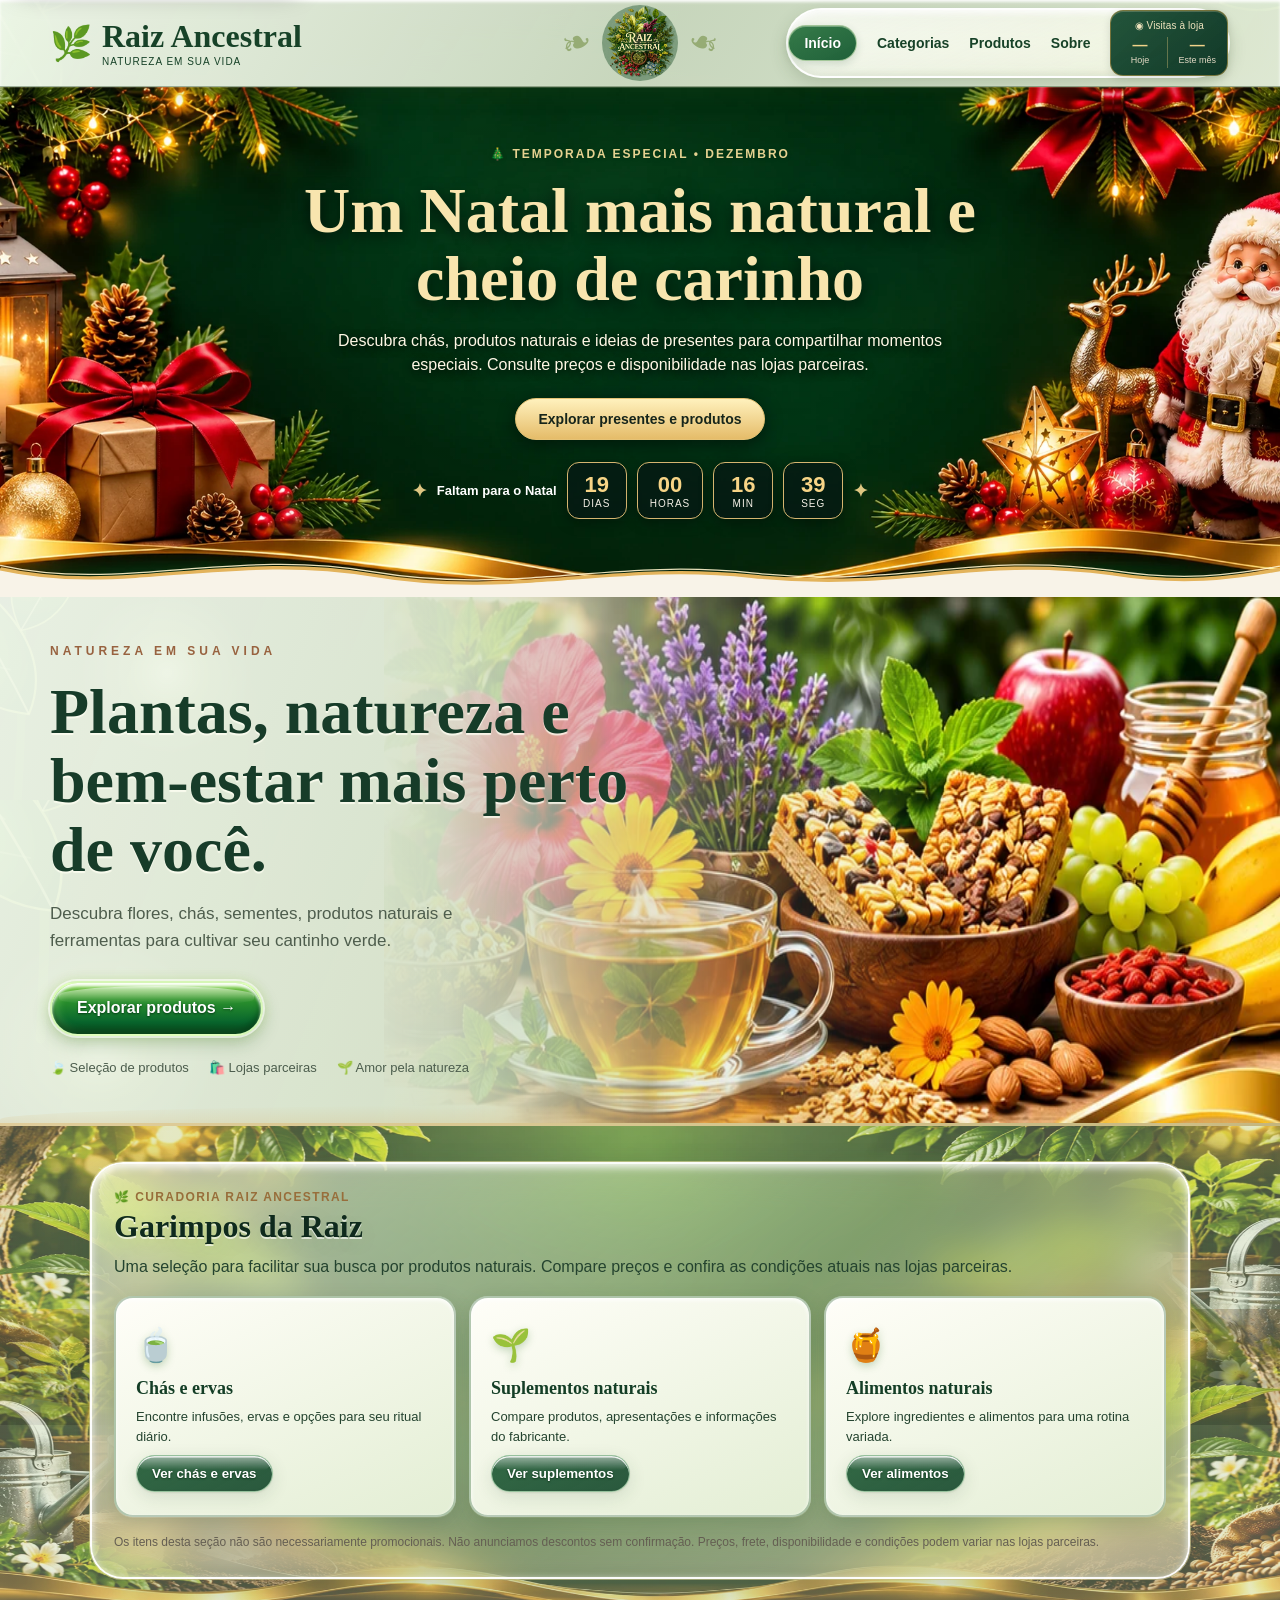
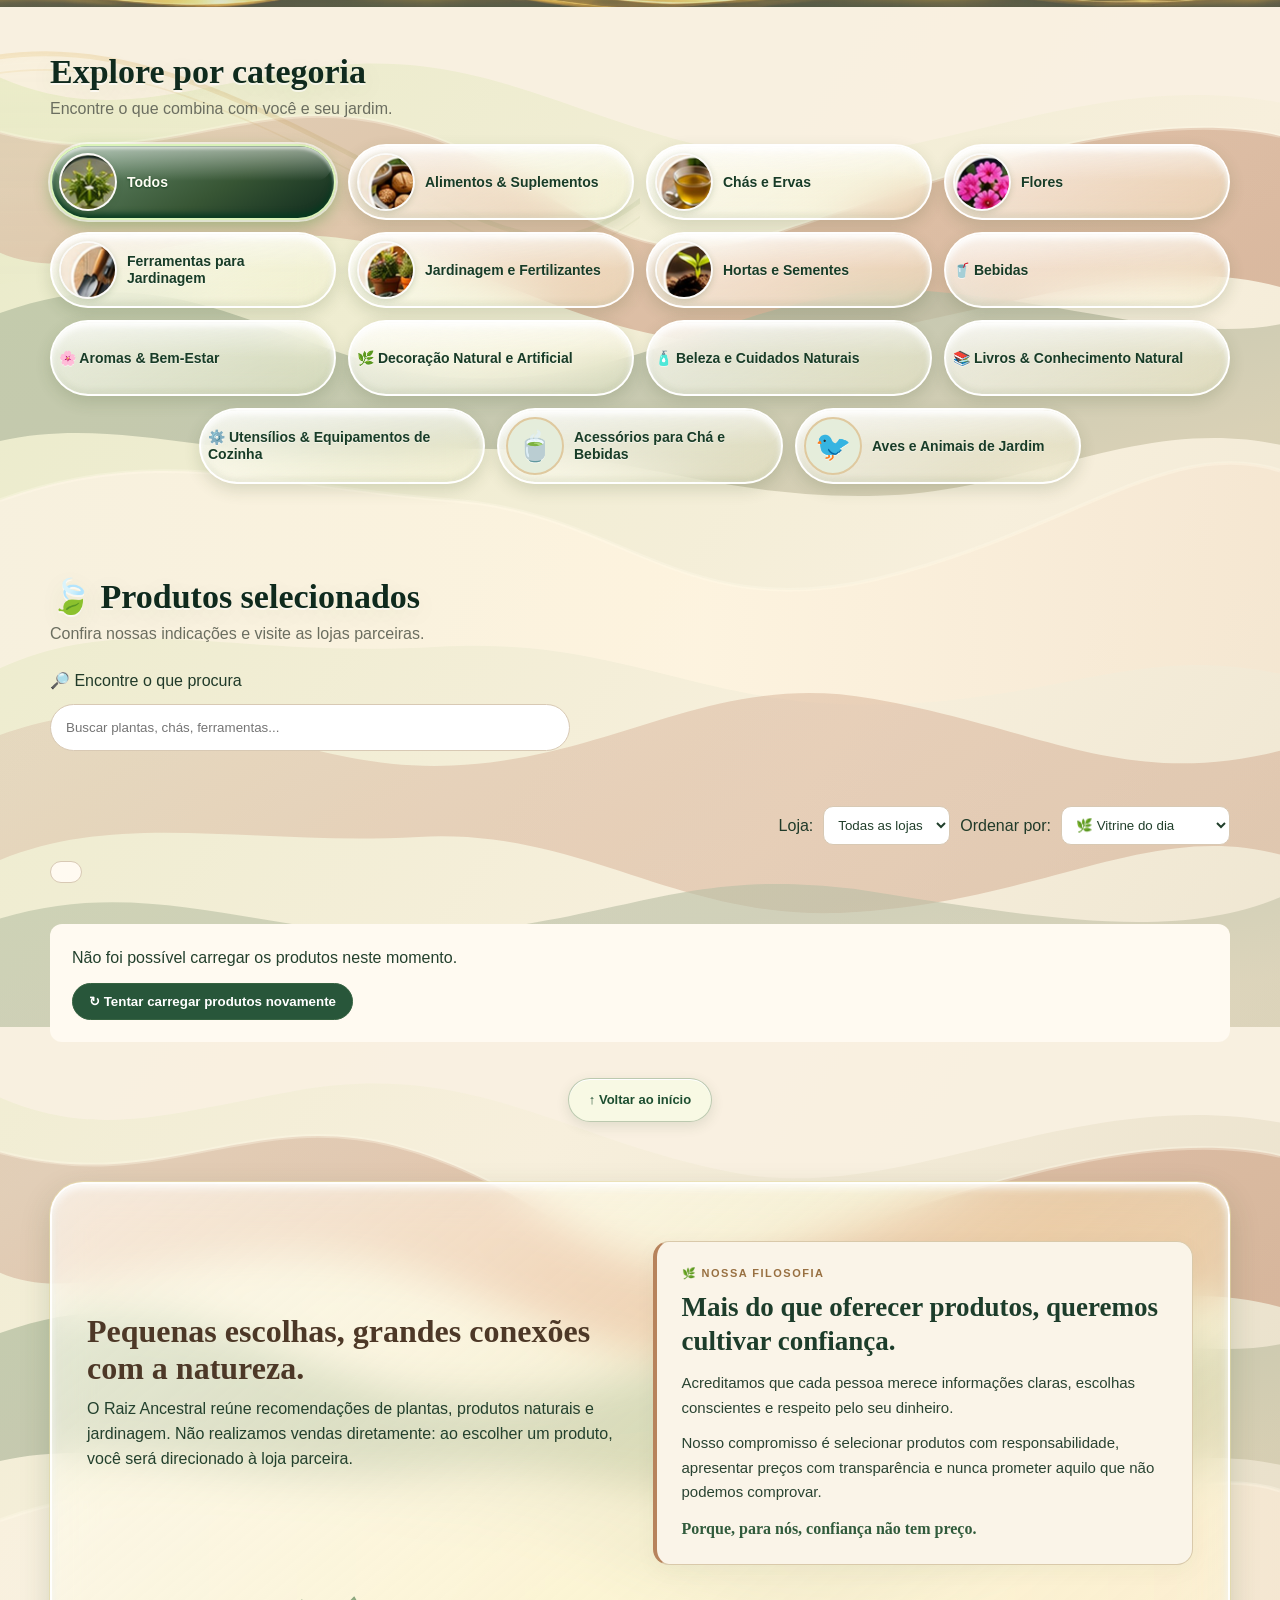
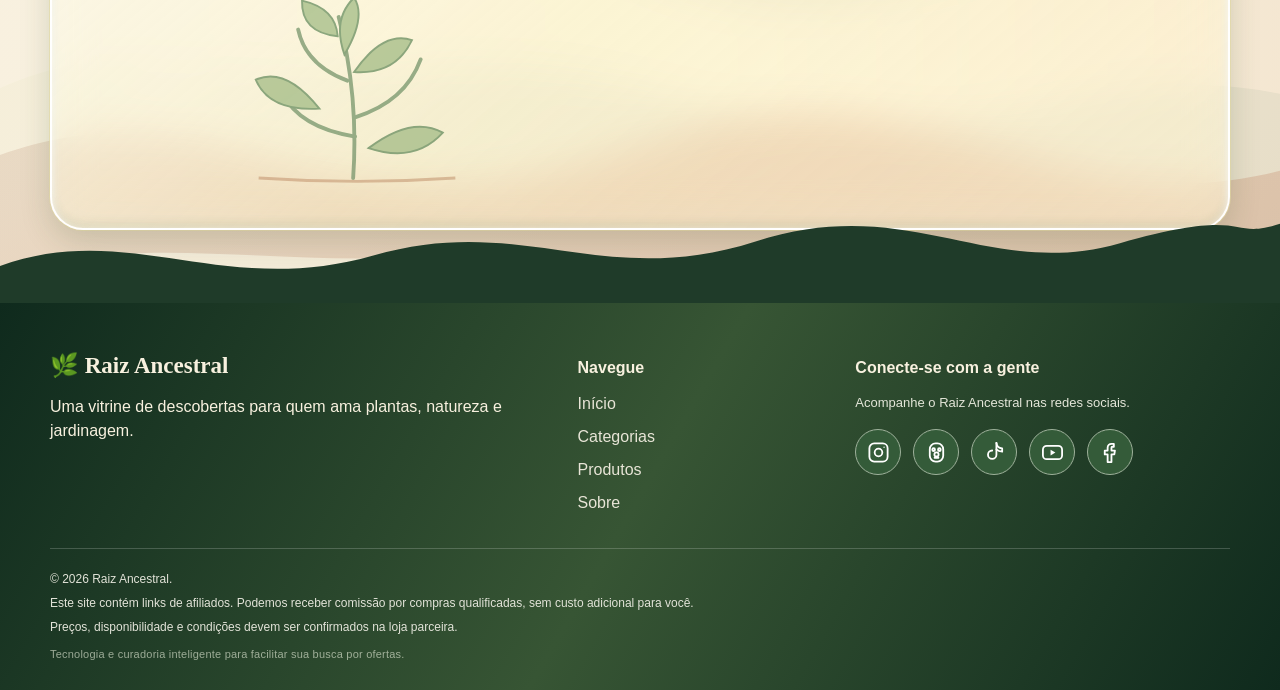
==== index.html @ 9fc7ab18 "Adicionar Livros e Conhecimento Natural ao catálogo e classificação de livros de receitas e guias" ====
<!DOCTYPE html>
<html lang="pt-BR">
<head>
<meta name="google-site-verification" content="BlUfZYs9rf4bnTIs3NNQZyKnmOx8N98EBYrtnpcYUAI" />
<meta charset="UTF-8">
<meta name="viewport" content="width=device-width,initial-scale=1">
<meta name="description" content="Raiz Ancestral: descubra plantas, flores, chás, ervas, sementes e ferramentas para jardinagem em lojas parceiras.">
<link rel="canonical" href="https://raiz-ancestral.pages.dev/">
<meta name="robots" content="index,follow">
<title>Raiz Ancestral | Natureza em sua vida</title>
<meta name="theme-color" content="#173d2b">
<meta property="og:type" content="website">
<meta property="og:locale" content="pt_BR">
<meta property="og:site_name" content="Raiz Ancestral">
<meta property="og:title" content="Raiz Ancestral | Natureza em sua vida">
<meta property="og:description" content="Explore plantas, chás, ervas, alimentos naturais, sementes e produtos de jardinagem selecionados em lojas parceiras.">
<meta property="og:url" content="https://raiz-ancestral.pages.dev/">
<meta property="og:image" content="https://raiz-ancestral.pages.dev/assets/vitrine-produtos-naturais.webp">
<meta property="og:image:alt" content="Plantas, chá, frutas e alimentos naturais da Raiz Ancestral">
<meta name="twitter:card" content="summary_large_image">
<meta name="twitter:title" content="Raiz Ancestral | Natureza em sua vida">
<meta name="twitter:description" content="Natureza, plantas e produtos naturais em um só lugar.">
<meta name="twitter:image" content="https://raiz-ancestral.pages.dev/assets/vitrine-produtos-naturais.webp">

<style>
:root{--forest:#213f2b;--forest2:#345b39;--cream:#f8f3e8;--sand:#eae0cd;--clay:#a76a47;--ink:#28352a;--muted:#6b6e60}*{box-sizing:border-box}html{scroll-behavior:smooth}body{margin:0;background:var(--cream);color:var(--ink);font-family:Arial,Helvetica,sans-serif;line-height:1.55}button,a{ -webkit-tap-highlight-color:transparent}a{color:inherit}button:focus-visible,a:focus-visible{outline:3px solid #c28d48;outline-offset:3px}.wrap{width:min(1180px,calc(100% - 36px));margin:auto}.site-header{background:#fffcf5;border-bottom:1px solid #e8dfd0;position:sticky;top:0;z-index:5}.topbar{display:flex;align-items:center;justify-content:space-between;gap:18px;min-height:78px}.brand{display:flex;gap:10px;align-items:center;text-decoration:none;color:var(--forest)}.brand-icon{font-size:34px}.brand-name{font-family:Georgia,serif;font-size:clamp(23px,3vw,32px);font-weight:bold;line-height:1}.brand small{display:block;font-family:Arial,sans-serif;font-size:10px;font-weight:normal;letter-spacing:1px;margin-top:5px}.menu{display:flex;flex-wrap:wrap;gap:20px}.menu a{text-decoration:none;font-size:14px;font-weight:700}.menu a:hover{color:var(--clay)}.hero{position:relative;overflow:hidden;background:linear-gradient(115deg,#f5ead7 0%,#fff8e9 55%,#e2e8d4 100%);border-bottom:1px solid #e6d9c5}.hero-grid{min-height:390px;display:grid;grid-template-columns:1.1fr .9fr;align-items:center;gap:28px;padding:45px 0}.eyebrow{letter-spacing:4px;text-transform:uppercase;color:#98623f;font-size:12px;font-weight:bold}.hero h1{font:700 clamp(38px,5vw,65px)/1.08 Georgia,serif;color:#203a27;margin:16px 0}.hero p{font-size:17px;max-width:510px;color:#4e5d4d}.primary{display:inline-flex;align-items:center;justify-content:center;background:var(--forest);color:white;border-radius:40px;text-decoration:none;font-weight:700;padding:13px 25px;margin-top:10px}.primary:hover,.buy:hover{background:#476d43}.hero-art{min-height:300px;border-radius:48% 42% 35% 40%;background:radial-gradient(circle at 50% 55%,#e7e2c6,#c4d5b2 60%,#afc39f);display:flex;align-items:center;justify-content:center;position:relative;box-shadow:0 15px 45px #25432620}.hero-art span{font-size:clamp(100px,15vw,185px);filter:drop-shadow(0 14px 12px #355e3340)}.hero-art:after{content:'Cultive o que faz bem';position:absolute;bottom:24px;right:18px;background:#fff9e8e8;color:#704d32;padding:10px 16px;border-radius:14px;font:italic 20px Georgia,serif;transform:rotate(-5deg)}.trust{display:flex;flex-wrap:wrap;gap:20px;margin-top:22px;font-size:13px;color:#4c5d4d}.trust span{display:inline-flex;align-items:center;gap:6px}.section{padding:46px 0}.section-head{display:flex;align-items:center;justify-content:space-between;gap:16px;margin-bottom:22px}.section h2{font:700 clamp(26px,3vw,34px) Georgia,serif;color:#563d2a;margin:0}.section-sub{color:var(--muted);margin:6px 0 0}.filters{display:flex;gap:12px;flex-wrap:wrap}.filters button{border:1px solid #d9cdb6;background:#fffaf1;color:var(--forest);padding:11px 17px;border-radius:30px;font-size:14px;font-weight:bold;cursor:pointer;transition:.2s}.filters button:hover,.filters button[aria-pressed=true]{background:var(--forest);color:#fff;border-color:var(--forest)}.products{display:grid;grid-template-columns:repeat(auto-fit,minmax(235px,1fr));gap:22px;margin-top:25px}.product{display:flex;flex-direction:column;overflow:hidden;background:#fffdf8;border:1px solid #e8dfcf;border-radius:17px;box-shadow:0 8px 22px #453a2510;transition:transform .2s}.product:hover{transform:translateY(-4px)}.product img{width:100%;height:215px;object-fit:cover;background:#edf0e7}.content{padding:18px;display:flex;flex-direction:column;flex:1}.store{color:#936c47;text-transform:uppercase;letter-spacing:1px;font-size:11px;font-weight:700;margin:0 0 8px}.content h3{font:700 19px/1.3 Georgia,serif;margin:0 0 10px}.description{color:#65685e;font-size:14px;margin:0 0 12px;display:-webkit-box;-webkit-line-clamp:3;-webkit-box-orient:vertical;overflow:hidden}.price{font-weight:800;font-size:24px;color:var(--forest);margin:8px 0 15px}.buy{display:block;text-align:center;background:var(--forest2);color:#fff;text-decoration:none;border-radius:30px;padding:11px 15px;font-weight:bold;margin-top:auto}.message{grid-column:1/-1;background:#fffaf1;padding:22px;border-radius:12px}.about{background:#ece4d5;border-radius:24px;padding:35px;margin:8px auto 50px;display:grid;grid-template-columns:1fr 1fr;gap:25px;align-items:center}.about h2{font:700 32px Georgia,serif;margin:0 0 10px;color:#4d3827}.about p{margin:0}.about-art{font-size:90px;text-align:center}.site-footer{background:#1f3b29;color:#f8f1df;padding:44px 0 22px}.footer-grid{display:grid;grid-template-columns:2fr 1fr 1.5fr;gap:28px}.footer-grid h3{font:700 23px Georgia,serif;margin:0 0 12px}.footer-grid h4{margin:4px 0 12px}.footer-grid a{display:block;color:#e8e5d7;text-decoration:none;margin-bottom:8px}.footer-grid a:hover{text-decoration:underline}.legal{border-top:1px solid #ffffff30;margin-top:25px;padding-top:16px;font-size:12px;color:#e2e3d8}.legal p{margin:5px 0}.social-note{font-size:13px;color:#e4e6d9} @media(max-width:760px){.topbar{flex-direction:column;padding:15px 0}.menu{justify-content:center;gap:15px}.hero-grid{grid-template-columns:1fr;padding:34px 0}.hero-art{min-height:210px}.hero-art span{font-size:115px}.about{grid-template-columns:1fr}.footer-grid{grid-template-columns:1fr 1fr}.footer-grid>div:first-child{grid-column:1/-1}}@media(max-width:420px){.wrap{width:min(100% - 24px,1180px)}.hero h1{font-size:37px}.products{grid-template-columns:1fr}.footer-grid{grid-template-columns:1fr}.footer-grid>div:first-child{grid-column:auto}}

/* NOVO VISUAL BOTANICO — ETAPA 1 */
.hero{background:linear-gradient(90deg,#f8ecdb 0%,#f9efdf 100%);isolation:isolate;border-bottom:0}
.hero:before{content:"";position:absolute;inset:0 0 0 42%;background-image:linear-gradient(90deg,#f8ecdb 0%,rgba(248,236,219,.76) 13%,rgba(248,236,219,0) 42%),url("[data-uri]");background-position:center,right center;background-size:cover,cover;background-repeat:no-repeat;z-index:-1}
.hero:after{content:"";position:absolute;left:-5%;right:-5%;bottom:-29px;height:70px;background:#f3e5d0;border-radius:48% 52% 0 0 / 80% 100% 0 0;z-index:0;pointer-events:none}
.hero-grid{grid-template-columns:minmax(0,650px) 1fr;min-height:420px;position:relative;z-index:1}
.hero h1{max-width:650px}.hero p{max-width:490px}
.hero-art{display:none}
main.wrap{position:relative;isolation:isolate}
main.wrap:before{content:"";position:absolute;inset:0 calc((1180px - 100vw)/2) 0;z-index:-2;pointer-events:none;background:radial-gradient(ellipse at 0% 45%,#d9b28b55,transparent 38%),radial-gradient(ellipse at 100% 65%,#bc805355,transparent 38%),linear-gradient(115deg,#f7eedf,#f9f3e8 55%,#ead7c0)}
main.wrap:after{content:"";position:absolute;top:20px;left:-80px;width:160px;height:300px;opacity:.20;z-index:-1;pointer-events:none;background: url("data:image/svg+xml,%3Csvg xmlns='http://www.w3.org/2000/svg' viewBox='0 0 180 320'%3E%3Cg fill='none' stroke='%23a76a47' stroke-width='3'%3E%3Cpath d='M20 300Q90 200 120 20'/%3E%3Cpath d='M64 220Q-8 192 13 115Q83 134 64 220ZM82 174Q170 160 160 92Q96 104 82 174ZM103 115Q34 83 60 17Q126 49 103 115Z'/%3E%3C/g%3E%3C/svg%3E") center/contain no-repeat}
.section{position:relative}.section h2{color:#5b3b25}
@media(max-width:760px){.hero:before{inset:0;background-image:linear-gradient(90deg,rgba(248,236,219,.96),rgba(248,236,219,.84)),url("[data-uri]");background-position:center;background-size:cover}.hero-grid{min-height:420px;grid-template-columns:1fr}.hero:after{bottom:-15px;height:38px}main.wrap:before{inset:0 -18px}}

/* ETAPA 2 — CATEGORIAS FOTOGRAFICAS E CORRECAO DE LARGURA */
html,body{max-width:100%;overflow-x:clip}
main.wrap:before{inset:0 auto 0 50%;width:100vw;transform:translateX(-50%)}
.filters{display:grid;grid-template-columns:repeat(4,minmax(0,1fr));gap:12px;margin-top:20px}
.filters button{display:flex;align-items:center;justify-content:flex-start;gap:10px;min-width:0;min-height:76px;padding:7px 12px 7px 7px;text-align:left;border-radius:45px;background:#fffbf4;box-shadow:0 4px 15px #63472612;line-height:1.25}
.filters .category-photo{width:58px;height:58px;flex:0 0 58px;object-fit:cover;border-radius:50%;border:2px solid #e6d7bd;background:#e9e4d5}
.filters button[aria-pressed="true"] .category-photo{border-color:#d5b887}
@media(max-width:950px){.filters{grid-template-columns:repeat(3,minmax(0,1fr))}}
@media(max-width:650px){.filters{grid-template-columns:repeat(2,minmax(0,1fr));gap:9px}.filters button{font-size:12px;min-height:65px;padding:6px}.filters .category-photo{width:45px;height:45px;flex-basis:45px}}
@media(max-width:370px){.filters{grid-template-columns:1fr}}

/* ETAPA 3 — REDES SOCIAIS OFICIAIS */
.social-links{display:flex;flex-wrap:wrap;gap:12px;margin-top:16px}
.social-links a{display:inline-flex;align-items:center;justify-content:center;width:46px;height:46px;border:1px solid #9eb19b;border-radius:50%;color:#fff;background:#345b39;transition:background .2s,transform .2s}
.social-links a:hover,.social-links a:focus-visible{background:#a76a47;transform:translateY(-2px);outline-offset:3px}
.social-links svg{width:23px;height:23px;fill:none;stroke:currentColor;stroke-width:1.9;stroke-linecap:round;stroke-linejoin:round}
.social-links .fill-icon{fill:currentColor;stroke:none}

/* ETAPA 4 — CAMADAS BOTANICAS E AJUSTES PARA CELULAR */
body{overflow-x:clip}
main{position:relative;isolation:isolate;background:#f8f1e5}
/* Cores em camadas: creme, areia e terracota, sem prejudicar os cartoes */
main::before{content:"";position:absolute;z-index:-1;pointer-events:none;inset:410px 0 0;background:
 radial-gradient(ellipse 42% 16% at 102% 27%,rgba(166,103,65,.36) 0 74%,transparent 75%),
 radial-gradient(ellipse 32% 13% at -9% 51%,rgba(215,179,134,.52) 0 75%,transparent 76%),
 radial-gradient(ellipse 48% 13% at 108% 79%,rgba(183,113,74,.35) 0 72%,transparent 73%),
 linear-gradient(165deg,#fbf5e9 0%,#f5e9d9 35%,#fff8ed 63%,#e8d0b5 100%)}
/* Ramos lineares como marca-d'agua: SVG decorativo, sem imagens externas */
#categorias,#catalogo{position:relative;isolation:isolate}
#categorias::before,#catalogo::after{content:"";position:absolute;pointer-events:none;z-index:-1;width:240px;height:350px;opacity:.24;background-repeat:no-repeat;background-size:contain;background-image:url("data:image/svg+xml,%3Csvg xmlns='http://www.w3.org/2000/svg' viewBox='0 0 200 310'%3E%3Cg fill='none' stroke='%23b77d54' stroke-width='2.6' stroke-linecap='round'%3E%3Cpath d='M45 300Q72 210 98 150T154 14'/%3E%3Cpath d='M81 195Q26 180 18 133Q68 136 81 195ZM96 155Q149 142 168 97Q112 105 96 155ZM117 108Q68 83 73 43Q115 59 117 108ZM140 48Q173 55 186 25Q154 18 140 48ZM63 245Q22 231 13 201Q53 201 63 245Z'/%3E%3C/g%3E%3C/svg%3E")}
#categorias::before{left:-110px;top:0}
#catalogo::after{right:-110px;top:7%;transform:scaleX(-1)}
/* Sobre com ornamentacao em vez de emojis gigantes */
.about{background:linear-gradient(125deg,#eee2cf,#e7d8bf);border:1px solid #e5d2b8;box-shadow:0 12px 35px #5b402012}
.about-art{display:flex;align-items:center;justify-content:center}
.about-art svg{display:block;width:min(100%,270px);height:auto;opacity:.78}
/* Melhor leitura e menos rolagem no celular */
@media(max-width:760px){
 .topbar{min-height:0;padding:9px 0 10px;gap:7px}
 .brand-icon{font-size:28px}.brand-name{font-size:26px}.brand small{font-size:9px;margin-top:3px}
 .menu{gap:14px}.menu a{font-size:13px}
 .product img{height:190px;object-fit:contain;background:#fff}
 .content{padding:16px}.content h3{font-size:18px}
 .about{padding:24px;gap:14px}.about h2{font-size:27px}
 .about-art svg{max-width:180px}
 #categorias::before{left:-135px;opacity:.65}
 #catalogo::after{right:-145px;opacity:.65}
}
@media(max-width:420px){
 .topbar{padding:8px 0 9px}.brand-name{font-size:24px}.brand-icon{font-size:26px}
 .menu{gap:12px}.menu a{font-size:12px}
 .product img{height:210px}
 .hero h1{font-size:clamp(32px,9vw,37px)}
 .price{font-size:20px}
 main::before{opacity:.35}
}


/* ETAPA 5 — PAISAGEM ORGANICA: FORMAS DE AREIA, TERRACOTA E ONDA DO RODAPE */
main{background:#faf4e9}
main::before{
  content:"";position:absolute;inset:405px 0 0;z-index:-1;pointer-events:none;
  background:
    radial-gradient(ellipse 33% 10% at 104% 10%,#bd845e 0 72%,transparent 73%),
    radial-gradient(ellipse 27% 8% at 96% 12%,#e6c7a4 0 76%,transparent 77%),
    radial-gradient(ellipse 28% 11% at -9% 31%,#d7b18c 0 72%,transparent 73%),
    radial-gradient(ellipse 33% 10% at -7% 34%,#b87951 0 68%,transparent 69%),
    radial-gradient(ellipse 35% 11% at 109% 56%,#d6ae86 0 73%,transparent 74%),
    radial-gradient(ellipse 36% 10% at 105% 59%,#a96b48 0 73%,transparent 74%),
    radial-gradient(ellipse 29% 10% at -8% 79%,#e1c19c 0 74%,transparent 75%),
    radial-gradient(ellipse 31% 9% at -9% 82%,#bb7b52 0 71%,transparent 72%),
    linear-gradient(155deg,#faf4e9 0%,#f4e7d5 28%,#fff8ec 49%,#eedbc5 72%,#f9f0e4 100%);
}
/* A onda decorativa fica acima do rodape sem cobrir nenhum link */
.site-footer{position:relative;margin-top:72px;padding-top:50px;background:#1f3b29;isolation:isolate}
.site-footer::before{
  content:"";position:absolute;left:0;right:0;bottom:calc(100% - 1px);height:88px;
  background:#1f3b29;
  clip-path:polygon(0 62%,8% 48%,18% 58%,30% 38%,42% 55%,55% 25%,67% 43%,79% 20%,90% 40%,100% 13%,100% 100%,0 100%);
  pointer-events:none;
}
/* Onda mais fluida em navegadores com suporte a SVG clip-path */
@supports (clip-path: path('M0 0')) {
 .site-footer::before{clip-path:none; background:#1f3b29; mask-image:url("data:image/svg+xml,%3Csvg xmlns='http://www.w3.org/2000/svg' viewBox='0 0 1440 100' preserveAspectRatio='none'%3E%3Cpath fill='white' d='M0 58 C145 5 250 95 420 46 S675 86 850 30 S1110 75 1260 32 S1380 30 1440 10 L1440 100 L0 100 Z'/%3E%3C/svg%3E");mask-size:100% 100%;mask-repeat:no-repeat}
}
@media(max-width:760px){
 main::before{inset:500px 0 0;background:
 radial-gradient(ellipse 58% 7% at 120% 14%,#e2c09b 0 70%,transparent 71%),
 radial-gradient(ellipse 55% 8% at -20% 35%,#d3a780 0 70%,transparent 71%),
 radial-gradient(ellipse 58% 8% at 118% 59%,#bd815b 0 70%,transparent 71%),
 radial-gradient(ellipse 50% 7% at -16% 81%,#e1bc96 0 70%,transparent 71%),
 linear-gradient(155deg,#faf4e9,#f2e4d2 42%,#fff8ed 66%,#e9cfb5)}
 .site-footer{margin-top:58px;padding-top:36px}
 .site-footer::before{height:65px}
}


/* ETAPA 6 — TERRACOTA MAIS MARCANTE, CAMADAS ORGANICAS E FOLHAGENS */
main.wrap{position:relative;isolation:isolate;background:transparent}
main.wrap > section{position:relative;z-index:1}
main.wrap::before{
 content:"";position:absolute;z-index:0;pointer-events:none;
 top:0;bottom:-48px;left:50%;width:100vw;transform:translateX(-50%);
 background:
 radial-gradient(ellipse 26% 8% at 107% 7%,#ae6a46 0 78%,transparent 79%),
 radial-gradient(ellipse 32% 9% at 101% 10%,#d3a47c 0 76%,transparent 77%),
 radial-gradient(ellipse 25% 9% at -8% 24%,#a96040 0 77%,transparent 78%),
 radial-gradient(ellipse 32% 9% at -9% 28%,#e2bd96 0 77%,transparent 78%),
 radial-gradient(ellipse 27% 10% at 109% 49%,#ad6a49 0 78%,transparent 79%),
 radial-gradient(ellipse 34% 11% at 104% 53%,#dfb68c 0 75%,transparent 76%),
 radial-gradient(ellipse 28% 9% at -9% 72%,#bd7953 0 77%,transparent 78%),
 radial-gradient(ellipse 34% 10% at -9% 76%,#e5c29d 0 76%,transparent 77%),
 radial-gradient(ellipse 32% 11% at 108% 94%,#b46d49 0 76%,transparent 77%),
 linear-gradient(150deg,#fcf5e9 0%,#f0ddc5 25%,#fff8ec 48%,#ecd2b7 73%,#f8eddf 100%);
}
/* Folhas de marca d'agua permanecem sobre as cores e atras dos produtos */
#categorias::before,#catalogo::after{opacity:.5}
.site-footer{margin-top:70px}
@media(max-width:760px){
 main.wrap::before{top:0;bottom:-35px;background:
 radial-gradient(ellipse 55% 5% at 121% 9%,#b5734f 0 76%,transparent 77%),
 radial-gradient(ellipse 58% 6% at -23% 29%,#d1a079 0 76%,transparent 77%),
 radial-gradient(ellipse 55% 6% at 123% 51%,#b7724e 0 76%,transparent 77%),
 radial-gradient(ellipse 60% 6% at -22% 73%,#d3a27c 0 76%,transparent 77%),
 linear-gradient(160deg,#fcf5e9,#efd9c0 37%,#fff7ea 62%,#eac9aa)}
 .site-footer{margin-top:55px}
}


/* ETAPA 7: ramos delicados em marca-d'agua sobre as faixas de terracota. */
main.wrap::after{
 content:"";position:absolute;z-index:0;pointer-events:none;
 top:0;bottom:-45px;left:50%;width:100vw;transform:translateX(-50%);
 background-image:url("data:image/svg+xml,%3Csvg%20xmlns%3D%22http%3A%2F%2Fwww.w3.org%2F2000%2Fsvg%22%20viewBox%3D%220%200%20240%20330%22%3E%3Cg%20fill%3D%22none%22%20stroke%3D%22%23f6e5cf%22%20stroke-width%3D%223%22%20stroke-linecap%3D%22round%22%20stroke-linejoin%3D%22round%22%3E%3Cpath%20d%3D%22M85%20310%20C90%20242%20120%20190%20130%20126%20S163%2045%20190%2014%22%2F%3E%3Cpath%20d%3D%22M111%20217%20C61%20219%2031%20192%2021%20148%20C70%20153%20100%20174%20111%20217Z%22%2F%3E%3Cpath%20d%3D%22M127%20161%20C176%20158%20202%20128%20215%2091%20C170%2097%20141%20117%20127%20161Z%22%2F%3E%3Cpath%20d%3D%22M145%2096%20C109%2089%2094%2057%2097%2027%20C131%2039%20148%2059%20145%2096Z%22%2F%3E%3Cpath%20d%3D%22M91%20273%20C57%20269%2031%20248%2019%20219%20C56%20219%2082%20237%2091%20273Z%22%2F%3E%3C%2Fg%3E%3C%2Fsvg%3E"),url("data:image/svg+xml,%3Csvg%20xmlns%3D%22http%3A%2F%2Fwww.w3.org%2F2000%2Fsvg%22%20viewBox%3D%220%200%20240%20330%22%3E%3Cg%20fill%3D%22none%22%20stroke%3D%22%23f6e5cf%22%20stroke-width%3D%223%22%20stroke-linecap%3D%22round%22%20stroke-linejoin%3D%22round%22%3E%3Cpath%20d%3D%22M85%20310%20C90%20242%20120%20190%20130%20126%20S163%2045%20190%2014%22%2F%3E%3Cpath%20d%3D%22M111%20217%20C61%20219%2031%20192%2021%20148%20C70%20153%20100%20174%20111%20217Z%22%2F%3E%3Cpath%20d%3D%22M127%20161%20C176%20158%20202%20128%20215%2091%20C170%2097%20141%20117%20127%20161Z%22%2F%3E%3Cpath%20d%3D%22M145%2096%20C109%2089%2094%2057%2097%2027%20C131%2039%20148%2059%20145%2096Z%22%2F%3E%3Cpath%20d%3D%22M91%20273%20C57%20269%2031%20248%2019%20219%20C56%20219%2082%20237%2091%20273Z%22%2F%3E%3C%2Fg%3E%3C%2Fsvg%3E"),url("data:image/svg+xml,%3Csvg%20xmlns%3D%22http%3A%2F%2Fwww.w3.org%2F2000%2Fsvg%22%20viewBox%3D%220%200%20240%20330%22%3E%3Cg%20fill%3D%22none%22%20stroke%3D%22%23f6e5cf%22%20stroke-width%3D%223%22%20stroke-linecap%3D%22round%22%20stroke-linejoin%3D%22round%22%3E%3Cpath%20d%3D%22M85%20310%20C90%20242%20120%20190%20130%20126%20S163%2045%20190%2014%22%2F%3E%3Cpath%20d%3D%22M111%20217%20C61%20219%2031%20192%2021%20148%20C70%20153%20100%20174%20111%20217Z%22%2F%3E%3Cpath%20d%3D%22M127%20161%20C176%20158%20202%20128%20215%2091%20C170%2097%20141%20117%20127%20161Z%22%2F%3E%3Cpath%20d%3D%22M145%2096%20C109%2089%2094%2057%2097%2027%20C131%2039%20148%2059%20145%2096Z%22%2F%3E%3Cpath%20d%3D%22M91%20273%20C57%20269%2031%20248%2019%20219%20C56%20219%2082%20237%2091%20273Z%22%2F%3E%3C%2Fg%3E%3C%2Fsvg%3E"),url("data:image/svg+xml,%3Csvg%20xmlns%3D%22http%3A%2F%2Fwww.w3.org%2F2000%2Fsvg%22%20viewBox%3D%220%200%20240%20330%22%3E%3Cg%20fill%3D%22none%22%20stroke%3D%22%23f6e5cf%22%20stroke-width%3D%223%22%20stroke-linecap%3D%22round%22%20stroke-linejoin%3D%22round%22%3E%3Cpath%20d%3D%22M85%20310%20C90%20242%20120%20190%20130%20126%20S163%2045%20190%2014%22%2F%3E%3Cpath%20d%3D%22M111%20217%20C61%20219%2031%20192%2021%20148%20C70%20153%20100%20174%20111%20217Z%22%2F%3E%3Cpath%20d%3D%22M127%20161%20C176%20158%20202%20128%20215%2091%20C170%2097%20141%20117%20127%20161Z%22%2F%3E%3Cpath%20d%3D%22M145%2096%20C109%2089%2094%2057%2097%2027%20C131%2039%20148%2059%20145%2096Z%22%2F%3E%3Cpath%20d%3D%22M91%20273%20C57%20269%2031%20248%2019%20219%20C56%20219%2082%20237%2091%20273Z%22%2F%3E%3C%2Fg%3E%3C%2Fsvg%3E");
 background-repeat:no-repeat;
 background-size:180px 250px,220px 300px,195px 265px,210px 290px;
 background-position:right -48px top 5%,left -80px top 25%,right -75px top 50%,left -75px top 73%;
 opacity:.48;
}
@media(max-width:760px){
 main.wrap::after{background-size:110px 150px,120px 165px,115px 158px,125px 170px;
 background-position:right -45px top 9%,left -55px top 29%,right -50px top 51%,left -55px top 73%;opacity:.34}
}
 @media(min-width:1200px){
  .products{
    grid-template-columns:repeat(5,minmax(0,1fr));
  }
}
 /* RAIZ ANCESTRAL — CARTÕES MAIS ELEGANTES */
@media(min-width:1200px){
  .products .price{
    font-size:18px;
    line-height:1.4;
    margin:12px 0 18px;
  }
  .products .content h3{
    font-size:17px;
    line-height:1.35;
  }
  .products .description{
    font-size:13px;
    line-height:1.5;
  }
}

/* ETAPA 8 — FOLHAGENS REALISTAS EM TODA A EXTENSAO */
/* Mantem as cores originais e substitui os ramos lineares por recortes botanicos suaves. */
main.wrap::after{
  content:"";position:absolute;z-index:0;pointer-events:none;
  top:0;bottom:-45px;left:50%;width:100vw;transform:translateX(-50%);
  background-image:url("[data-uri]"),url("[data-uri]");
  background-repeat:repeat-y,repeat-y;
  background-position:left top,right 340px top;
  background-size:clamp(115px,14vw,190px) auto,clamp(115px,14vw,190px) auto;
  opacity:.48;
}
/* Os elementos da loja continuam acima da ornamentacao. */
main.wrap > *{position:relative;z-index:1}
#categorias::before,#catalogo::after{opacity:.17}
@media(max-width:760px){
 main.wrap::after{background-size:90px auto,90px auto;background-position:left top,right 250px top;opacity:.23}
}

/* ETAPA 9 — NOVO FUNDO BOTANICO (SOMENTE FUNDO)
   Substitui as camadas antigas: as elipses duras, as imagens JPEG repetidas
   (que criavam retangulos visiveis) e as folhas antigas.
   Usa apenas formas vetoriais (SVG) com fundo transparente.
   - Telas comuns: manchas em tons suaves (nao atrapalham a leitura).
   - Telas largas (1400px+): manchas vivas em terracota nas laterais. */
main.wrap::before{
  content:"";position:absolute;z-index:0;pointer-events:none;
  top:0;bottom:-76px;left:50%;right:auto;width:100vw;transform:translateX(-50%);opacity:1;
  background-color:#f8f2e6;
  background-image:url("data:image/svg+xml,%3Csvg%20xmlns%3D%27http%3A%2F%2Fwww.w3.org%2F2000%2Fsvg%27%20viewBox%3D%270%200%20360%201800%27%3E%3Cg%20transform%3D%27translate%28360%2C0%29%20scale%28-1%2C1%29%27%3E%3Cpath%20d%3D%27M-4%2C70%20C108%2C40%20224%2C112%20202%2C196%20S142%2C346%20-4%2C370Z%27%20fill%3D%27%23d8dfc5%27%20fill-opacity%3D%270.9%27%2F%3E%3Cpath%20d%3D%27M-4%2C150%20C62%2C131%20130%2C177%20118%2C230%20S82%2C325%20-4%2C340Z%27%20fill%3D%27%23e6bda1%27%20fill-opacity%3D%270.95%27%2F%3E%3Cpath%20d%3D%27M-4%2C560%20C150%2C521%20312%2C615%20282%2C724%20S198%2C919%20-4%2C950Z%27%20fill%3D%27%23eac6ad%27%20fill-opacity%3D%270.96%27%2F%3E%3Cpath%20d%3D%27M-4%2C650%20C108%2C618%20224%2C695%20202%2C784%20S142%2C944%20-4%2C970Z%27%20fill%3D%27%23efdfc8%27%20fill-opacity%3D%270.95%27%2F%3E%3Cpath%20d%3D%27M-4%2C1170%20C135%2C1127%20281%2C1230%20254%2C1351%20S178%2C1566%20-4%2C1600Z%27%20fill%3D%27%23f1e4cf%27%20fill-opacity%3D%270.95%27%2F%3E%3Cpath%20d%3D%27M-4%2C1300%20C75%2C1280%20156%2C1328%20141%2C1384%20S99%2C1484%20-4%2C1500Z%27%20fill%3D%27%23eac6ad%27%20fill-opacity%3D%270.95%27%2F%3E%3C%2Fg%3E%3C%2Fsvg%3E"),url("data:image/svg+xml,%3Csvg%20xmlns%3D%27http%3A%2F%2Fwww.w3.org%2F2000%2Fsvg%27%20viewBox%3D%270%200%20360%201800%27%3E%3Cpath%20d%3D%27M-4%2C170%20C150%2C127%20312%2C230%20282%2C351%20S198%2C566%20-4%2C600Z%27%20fill%3D%27%23efdfc8%27%20fill-opacity%3D%270.95%27%2F%3E%3Cpath%20d%3D%27M-4%2C300%20C92%2C270%20192%2C342%20174%2C426%20S122%2C576%20-4%2C600Z%27%20fill%3D%27%23eac6ad%27%20fill-opacity%3D%270.96%27%2F%3E%3Cpath%20d%3D%27M-4%2C840%20C122%2C809%20255%2C883%20230%2C970%20S162%2C1125%20-4%2C1150Z%27%20fill%3D%27%23f1e4cf%27%20fill-opacity%3D%270.95%27%2F%3E%3Cpath%20d%3D%27M-4%2C930%20C68%2C910%20140%2C958%20127%2C1014%20S89%2C1114%20-4%2C1130Z%27%20fill%3D%27%23e6bda1%27%20fill-opacity%3D%270.95%27%2F%3E%3Cpath%20d%3D%27M-4%2C1370%20C112%2C1336%20234%2C1418%20212%2C1513%20S148%2C1683%20-4%2C1710Z%27%20fill%3D%27%23d8dfc5%27%20fill-opacity%3D%270.9%27%2F%3E%3Cpath%20d%3D%27M-4%2C1470%20C75%2C1450%20156%2C1498%20141%2C1554%20S99%2C1654%20-4%2C1670Z%27%20fill%3D%27%23efdfc8%27%20fill-opacity%3D%270.95%27%2F%3E%3C%2Fsvg%3E"),url("data:image/svg+xml,%3Csvg%20xmlns%3D%27http%3A%2F%2Fwww.w3.org%2F2000%2Fsvg%27%20viewBox%3D%270%200%201440%20220%27%20preserveAspectRatio%3D%27none%27%3E%3Cpath%20d%3D%27M0%2C130%20C230%2C50%20470%2C160%20760%2C100%20S1220%2C38%201440%2C108%20L1440%2C220%20L0%2C220Z%27%20fill%3D%27%23e6cfae%27%20fill-opacity%3D%27.95%27%2F%3E%3Cpath%20d%3D%27M0%2C220%20L0%2C150%20C90%2C138%20190%2C178%20290%2C220Z%27%20fill%3D%27%23bcc6a3%27%20fill-opacity%3D%27.95%27%2F%3E%3Cpath%20d%3D%27M880%2C220%20C990%2C128%201170%2C118%201300%2C74%20S1420%2C46%201440%2C40%20L1440%2C220Z%27%20fill%3D%27%23b2684a%27%20fill-opacity%3D%27.96%27%2F%3E%3Cpath%20d%3D%27M1020%2C220%20C1120%2C162%201260%2C150%201440%2C118%20L1440%2C220Z%27%20fill%3D%27%23dcbf9c%27%20fill-opacity%3D%27.95%27%2F%3E%3C%2Fsvg%3E"),
    linear-gradient(180deg,#f3e5d0 0,#f3e5d0 6%,rgba(243,229,208,0) 100%),
    linear-gradient(180deg,#f9f4e9 0%,#f4eadb 46%,#f9f4e9 100%);
  background-repeat:repeat-y,repeat-y,no-repeat,no-repeat,repeat-y;
  background-position:right top,left top,left bottom,left top,left top;
  background-size:clamp(90px,16vw,220px) auto,clamp(90px,16vw,220px) auto,100% 220px,100% 420px,100% 1700px;
}
main.wrap::after{
  content:"";position:absolute;z-index:0;pointer-events:none;
  top:0;bottom:-76px;left:50%;right:auto;width:100vw;transform:translateX(-50%);opacity:.7;
  background-color:transparent;
  background-image:url("data:image/svg+xml,%3Csvg%20xmlns%3D%27http%3A%2F%2Fwww.w3.org%2F2000%2Fsvg%27%20viewBox%3D%270%200%20300%201800%27%3E%3Cg%20transform%3D%27translate%28300%2C0%29%20scale%28-1%2C1%29%27%3E%3Cpath%20d%3D%27M-12%2C330%20C65%2C290%20160%2C210%20215%2C70%27%20fill%3D%27none%27%20stroke%3D%27rgba%28128%2C98%2C66%2C0.50%29%27%20stroke-width%3D%272.2%27%20stroke-linecap%3D%27round%27%2F%3E%3Cg%20transform%3D%27translate%2826.1%2C307.6%29%20rotate%28108.7%29%27%3E%3Cpath%20d%3D%27M0%2C0%20C16.2%2C-13.5%2012.6%2C-43.2%200%2C-54.0%20C-12.6%2C-43.2%20-16.2%2C-13.5%200%2C0Z%27%20fill%3D%27rgba%2898%2C132%2C86%2C0.20%29%27%20stroke%3D%27rgba%28128%2C98%2C66%2C0.50%29%27%20stroke-width%3D%271.7%27%20stroke-linejoin%3D%27round%27%2F%3E%3Cpath%20d%3D%27M0%2C0%20L0%2C-48.6%27%20stroke%3D%27rgba%28128%2C98%2C66%2C0.50%29%27%20stroke-width%3D%271.19%27%20fill%3D%27none%27%20stroke-linecap%3D%27round%27%2F%3E%3C%2Fg%3E%3Cg%20transform%3D%27translate%2847.9%2C292.4%29%20rotate%281.4%29%27%3E%3Cpath%20d%3D%27M0%2C0%20C15.2%2C-12.7%2011.8%2C-40.6%200%2C-50.7%20C-11.8%2C-40.6%20-15.2%2C-12.7%200%2C0Z%27%20fill%3D%27rgba%2898%2C132%2C86%2C0.20%29%27%20stroke%3D%27rgba%28128%2C98%2C66%2C0.50%29%27%20stroke-width%3D%271.7%27%20stroke-linejoin%3D%27round%27%2F%3E%3Cpath%20d%3D%27M0%2C0%20L0%2C-45.6%27%20stroke%3D%27rgba%28128%2C98%2C66%2C0.50%29%27%20stroke-width%3D%271.19%27%20fill%3D%27none%27%20stroke-linecap%3D%27round%27%2F%3E%3C%2Fg%3E%3Cg%20transform%3D%27translate%2870.0%2C275.0%29%20rotate%28102.0%29%27%3E%3Cpath%20d%3D%27M0%2C0%20C14.2%2C-11.8%2011.1%2C-37.9%200%2C-47.4%20C-11.1%2C-37.9%20-14.2%2C-11.8%200%2C0Z%27%20fill%3D%27rgba%2898%2C132%2C86%2C0.20%29%27%20stroke%3D%27rgba%28128%2C98%2C66%2C0.50%29%27%20stroke-width%3D%271.7%27%20stroke-linejoin%3D%27round%27%2F%3E%3Cpath%20d%3D%27M0%2C0%20L0%2C-42.7%27%20stroke%3D%27rgba%28128%2C98%2C66%2C0.50%29%27%20stroke-width%3D%271.19%27%20fill%3D%27none%27%20stroke-linecap%3D%27round%27%2F%3E%3C%2Fg%3E%3Cg%20transform%3D%27translate%2891.9%2C255.4%29%20rotate%28-5.6%29%27%3E%3Cpath%20d%3D%27M0%2C0%20C13.2%2C-11.0%2010.3%2C-35.3%200%2C-44.1%20C-10.3%2C-35.3%20-13.2%2C-11.0%200%2C0Z%27%20fill%3D%27rgba%2898%2C132%2C86%2C0.20%29%27%20stroke%3D%27rgba%28128%2C98%2C66%2C0.50%29%27%20stroke-width%3D%271.7%27%20stroke-linejoin%3D%27round%27%2F%3E%3Cpath%20d%3D%27M0%2C0%20L0%2C-39.7%27%20stroke%3D%27rgba%28128%2C98%2C66%2C0.50%29%27%20stroke-width%3D%271.19%27%20fill%3D%27none%27%20stroke-linecap%3D%27round%27%2F%3E%3C%2Fg%3E%3Cg%20transform%3D%27translate%28113.5%2C233.5%29%20rotate%2894.8%29%27%3E%3Cpath%20d%3D%27M0%2C0%20C12.2%2C-10.2%209.5%2C-32.6%200%2C-40.8%20C-9.5%2C-32.6%20-12.2%2C-10.2%200%2C0Z%27%20fill%3D%27rgba%2898%2C132%2C86%2C0.20%29%27%20stroke%3D%27rgba%28128%2C98%2C66%2C0.50%29%27%20stroke-width%3D%271.7%27%20stroke-linejoin%3D%27round%27%2F%3E%3Cpath%20d%3D%27M0%2C0%20L0%2C-36.7%27%20stroke%3D%27rgba%28128%2C98%2C66%2C0.50%29%27%20stroke-width%3D%271.19%27%20fill%3D%27none%27%20stroke-linecap%3D%27round%27%2F%3E%3C%2Fg%3E%3Cg%20transform%3D%27translate%28134.5%2C209.2%29%20rotate%28-13.0%29%27%3E%3Cpath%20d%3D%27M0%2C0%20C11.2%2C-9.4%208.8%2C-30.0%200%2C-37.5%20C-8.8%2C-30.0%20-11.2%2C-9.4%200%2C0Z%27%20fill%3D%27rgba%2898%2C132%2C86%2C0.20%29%27%20stroke%3D%27rgba%28128%2C98%2C66%2C0.50%29%27%20stroke-width%3D%271.7%27%20stroke-linejoin%3D%27round%27%2F%3E%3Cpath%20d%3D%27M0%2C0%20L0%2C-33.8%27%20stroke%3D%27rgba%28128%2C98%2C66%2C0.50%29%27%20stroke-width%3D%271.19%27%20fill%3D%27none%27%20stroke-linecap%3D%27round%27%2F%3E%3C%2Fg%3E%3Cg%20transform%3D%27translate%28154.8%2C182.4%29%20rotate%2887.2%29%27%3E%3Cpath%20d%3D%27M0%2C0%20C10.3%2C-8.5%208.0%2C-27.4%200%2C-34.2%20C-8.0%2C-27.4%20-10.3%2C-8.5%200%2C0Z%27%20fill%3D%27rgba%2898%2C132%2C86%2C0.20%29%27%20stroke%3D%27rgba%28128%2C98%2C66%2C0.50%29%27%20stroke-width%3D%271.7%27%20stroke-linejoin%3D%27round%27%2F%3E%3Cpath%20d%3D%27M0%2C0%20L0%2C-30.8%27%20stroke%3D%27rgba%28128%2C98%2C66%2C0.50%29%27%20stroke-width%3D%271.19%27%20fill%3D%27none%27%20stroke-linecap%3D%27round%27%2F%3E%3C%2Fg%3E%3Cg%20transform%3D%27translate%28174.0%2C153.1%29%20rotate%28-20.8%29%27%3E%3Cpath%20d%3D%27M0%2C0%20C9.3%2C-7.7%207.2%2C-24.7%200%2C-30.9%20C-7.2%2C-24.7%20-9.3%2C-7.7%200%2C0Z%27%20fill%3D%27rgba%2898%2C132%2C86%2C0.20%29%27%20stroke%3D%27rgba%28128%2C98%2C66%2C0.50%29%27%20stroke-width%3D%271.7%27%20stroke-linejoin%3D%27round%27%2F%3E%3Cpath%20d%3D%27M0%2C0%20L0%2C-27.8%27%20stroke%3D%27rgba%28128%2C98%2C66%2C0.50%29%27%20stroke-width%3D%271.19%27%20fill%3D%27none%27%20stroke-linecap%3D%27round%27%2F%3E%3C%2Fg%3E%3Cg%20transform%3D%27translate%28191.9%2C121.2%29%20rotate%2879.3%29%27%3E%3Cpath%20d%3D%27M0%2C0%20C8.3%2C-6.9%206.4%2C-22.1%200%2C-27.6%20C-6.4%2C-22.1%20-8.3%2C-6.9%200%2C0Z%27%20fill%3D%27rgba%2898%2C132%2C86%2C0.20%29%27%20stroke%3D%27rgba%28128%2C98%2C66%2C0.50%29%27%20stroke-width%3D%271.7%27%20stroke-linejoin%3D%27round%27%2F%3E%3Cpath%20d%3D%27M0%2C0%20L0%2C-24.8%27%20stroke%3D%27rgba%28128%2C98%2C66%2C0.50%29%27%20stroke-width%3D%271.19%27%20fill%3D%27none%27%20stroke-linecap%3D%27round%27%2F%3E%3C%2Fg%3E%3Cg%20transform%3D%27translate%28208.2%2C86.5%29%20rotate%28-28.7%29%27%3E%3Cpath%20d%3D%27M0%2C0%20C7.3%2C-6.1%205.7%2C-19.4%200%2C-24.3%20C-5.7%2C-19.4%20-7.3%2C-6.1%200%2C0Z%27%20fill%3D%27rgba%2898%2C132%2C86%2C0.20%29%27%20stroke%3D%27rgba%28128%2C98%2C66%2C0.50%29%27%20stroke-width%3D%271.7%27%20stroke-linejoin%3D%27round%27%2F%3E%3Cpath%20d%3D%27M0%2C0%20L0%2C-21.9%27%20stroke%3D%27rgba%28128%2C98%2C66%2C0.50%29%27%20stroke-width%3D%271.19%27%20fill%3D%27none%27%20stroke-linecap%3D%27round%27%2F%3E%3C%2Fg%3E%3Cg%20transform%3D%27translate%28215.0%2C70.0%29%20rotate%2821.4%29%27%3E%3Cpath%20d%3D%27M0%2C0%20C8.1%2C-6.8%206.3%2C-21.6%200%2C-27.0%20C-6.3%2C-21.6%20-8.1%2C-6.8%200%2C0Z%27%20fill%3D%27rgba%2898%2C132%2C86%2C0.20%29%27%20stroke%3D%27rgba%28128%2C98%2C66%2C0.50%29%27%20stroke-width%3D%271.7%27%20stroke-linejoin%3D%27round%27%2F%3E%3Cpath%20d%3D%27M0%2C0%20L0%2C-24.3%27%20stroke%3D%27rgba%28128%2C98%2C66%2C0.50%29%27%20stroke-width%3D%271.19%27%20fill%3D%27none%27%20stroke-linecap%3D%27round%27%2F%3E%3C%2Fg%3E%3Cpath%20d%3D%27M-12%2C960%20C80%2C900%20160%2C800%20200%2C640%27%20fill%3D%27none%27%20stroke%3D%27rgba%28128%2C98%2C66%2C0.50%29%27%20stroke-width%3D%272.2%27%20stroke-linecap%3D%27round%27%2F%3E%3Cg%20transform%3D%27translate%2831.1%2C928.0%29%20rotate%28102.0%29%27%3E%3Cpath%20d%3D%27M0%2C0%20C17.1%2C-14.5%2013.3%2C-46.4%200%2C-58.0%20C-13.3%2C-46.4%20-17.1%2C-14.5%200%2C0Z%27%20fill%3D%27rgba%2898%2C132%2C86%2C0.20%29%27%20stroke%3D%27rgba%28128%2C98%2C66%2C0.50%29%27%20stroke-width%3D%271.7%27%20stroke-linejoin%3D%27round%27%2F%3E%3Cpath%20d%3D%27M0%2C0%20L0%2C-52.2%27%20stroke%3D%27rgba%28128%2C98%2C66%2C0.50%29%27%20stroke-width%3D%271.19%27%20fill%3D%27none%27%20stroke-linecap%3D%27round%27%2F%3E%3C%2Fg%3E%3Cg%20transform%3D%27translate%2851.8%2C909.6%29%20rotate%28-5.5%29%27%3E%3Cpath%20d%3D%27M0%2C0%20C16.2%2C-13.7%2012.6%2C-43.8%200%2C-54.8%20C-12.6%2C-43.8%20-16.2%2C-13.7%200%2C0Z%27%20fill%3D%27rgba%2898%2C132%2C86%2C0.20%29%27%20stroke%3D%27rgba%28128%2C98%2C66%2C0.50%29%27%20stroke-width%3D%271.7%27%20stroke-linejoin%3D%27round%27%2F%3E%3Cpath%20d%3D%27M0%2C0%20L0%2C-49.3%27%20stroke%3D%27rgba%28128%2C98%2C66%2C0.50%29%27%20stroke-width%3D%271.19%27%20fill%3D%27none%27%20stroke-linecap%3D%27round%27%2F%3E%3C%2Fg%3E%3Cg%20transform%3D%27translate%2871.7%2C889.5%29%20rotate%2894.9%29%27%3E%3Cpath%20d%3D%27M0%2C0%20C15.2%2C-12.9%2011.8%2C-41.3%200%2C-51.6%20C-11.8%2C-41.3%20-15.2%2C-12.9%200%2C0Z%27%20fill%3D%27rgba%2898%2C132%2C86%2C0.20%29%27%20stroke%3D%27rgba%28128%2C98%2C66%2C0.50%29%27%20stroke-width%3D%271.7%27%20stroke-linejoin%3D%27round%27%2F%3E%3Cpath%20d%3D%27M0%2C0%20L0%2C-46.5%27%20stroke%3D%27rgba%28128%2C98%2C66%2C0.50%29%27%20stroke-width%3D%271.19%27%20fill%3D%27none%27%20stroke-linecap%3D%27round%27%2F%3E%3C%2Fg%3E%3Cg%20transform%3D%27translate%2890.8%2C867.5%29%20rotate%28-12.7%29%27%3E%3Cpath%20d%3D%27M0%2C0%20C14.3%2C-12.1%2011.1%2C-38.7%200%2C-48.4%20C-11.1%2C-38.7%20-14.3%2C-12.1%200%2C0Z%27%20fill%3D%27rgba%2898%2C132%2C86%2C0.20%29%27%20stroke%3D%27rgba%28128%2C98%2C66%2C0.50%29%27%20stroke-width%3D%271.7%27%20stroke-linejoin%3D%27round%27%2F%3E%3Cpath%20d%3D%27M0%2C0%20L0%2C-43.6%27%20stroke%3D%27rgba%28128%2C98%2C66%2C0.50%29%27%20stroke-width%3D%271.19%27%20fill%3D%27none%27%20stroke-linecap%3D%27round%27%2F%3E%3C%2Fg%3E%3Cg%20transform%3D%27translate%28109.1%2C843.7%29%20rotate%2887.7%29%27%3E%3Cpath%20d%3D%27M0%2C0%20C13.3%2C-11.3%2010.4%2C-36.2%200%2C-45.2%20C-10.4%2C-36.2%20-13.3%2C-11.3%200%2C0Z%27%20fill%3D%27rgba%2898%2C132%2C86%2C0.20%29%27%20stroke%3D%27rgba%28128%2C98%2C66%2C0.50%29%27%20stroke-width%3D%271.7%27%20stroke-linejoin%3D%27round%27%2F%3E%3Cpath%20d%3D%27M0%2C0%20L0%2C-40.7%27%20stroke%3D%27rgba%28128%2C98%2C66%2C0.50%29%27%20stroke-width%3D%271.19%27%20fill%3D%27none%27%20stroke-linecap%3D%27round%27%2F%3E%3C%2Fg%3E%3Cg%20transform%3D%27translate%28126.4%2C818.1%29%20rotate%28-19.9%29%27%3E%3Cpath%20d%3D%27M0%2C0%20C12.4%2C-10.5%209.6%2C-33.6%200%2C-42.0%20C-9.6%2C-33.6%20-12.4%2C-10.5%200%2C0Z%27%20fill%3D%27rgba%2898%2C132%2C86%2C0.20%29%27%20stroke%3D%27rgba%28128%2C98%2C66%2C0.50%29%27%20stroke-width%3D%271.7%27%20stroke-linejoin%3D%27round%27%2F%3E%3Cpath%20d%3D%27M0%2C0%20L0%2C-37.8%27%20stroke%3D%27rgba%28128%2C98%2C66%2C0.50%29%27%20stroke-width%3D%271.19%27%20fill%3D%27none%27%20stroke-linecap%3D%27round%27%2F%3E%3C%2Fg%3E%3Cg%20transform%3D%27translate%28142.6%2C790.4%29%20rotate%2880.6%29%27%3E%3Cpath%20d%3D%27M0%2C0%20C11.5%2C-9.7%208.9%2C-31.1%200%2C-38.9%20C-8.9%2C-31.1%20-11.5%2C-9.7%200%2C0Z%27%20fill%3D%27rgba%2898%2C132%2C86%2C0.20%29%27%20stroke%3D%27rgba%28128%2C98%2C66%2C0.50%29%27%20stroke-width%3D%271.7%27%20stroke-linejoin%3D%27round%27%2F%3E%3Cpath%20d%3D%27M0%2C0%20L0%2C-35.0%27%20stroke%3D%27rgba%28128%2C98%2C66%2C0.50%29%27%20stroke-width%3D%271.19%27%20fill%3D%27none%27%20stroke-linecap%3D%27round%27%2F%3E%3C%2Fg%3E%3Cg%20transform%3D%27translate%28157.6%2C760.7%29%20rotate%28-26.8%29%27%3E%3Cpath%20d%3D%27M0%2C0%20C10.5%2C-8.9%208.2%2C-28.5%200%2C-35.7%20C-8.2%2C-28.5%20-10.5%2C-8.9%200%2C0Z%27%20fill%3D%27rgba%2898%2C132%2C86%2C0.20%29%27%20stroke%3D%27rgba%28128%2C98%2C66%2C0.50%29%27%20stroke-width%3D%271.7%27%20stroke-linejoin%3D%27round%27%2F%3E%3Cpath%20d%3D%27M0%2C0%20L0%2C-32.1%27%20stroke%3D%27rgba%28128%2C98%2C66%2C0.50%29%27%20stroke-width%3D%271.19%27%20fill%3D%27none%27%20stroke-linecap%3D%27round%27%2F%3E%3C%2Fg%3E%3Cg%20transform%3D%27translate%28171.4%2C729.0%29%20rotate%2873.9%29%27%3E%3Cpath%20d%3D%27M0%2C0%20C9.6%2C-8.1%207.4%2C-26.0%200%2C-32.5%20C-7.4%2C-26.0%20-9.6%2C-8.1%200%2C0Z%27%20fill%3D%27rgba%2898%2C132%2C86%2C0.20%29%27%20stroke%3D%27rgba%28128%2C98%2C66%2C0.50%29%27%20stroke-width%3D%271.7%27%20stroke-linejoin%3D%27round%27%2F%3E%3Cpath%20d%3D%27M0%2C0%20L0%2C-29.2%27%20stroke%3D%27rgba%28128%2C98%2C66%2C0.50%29%27%20stroke-width%3D%271.19%27%20fill%3D%27none%27%20stroke-linecap%3D%27round%27%2F%3E%3C%2Fg%3E%3Cg%20transform%3D%27translate%28183.9%2C695.0%29%20rotate%28-33.4%29%27%3E%3Cpath%20d%3D%27M0%2C0%20C8.6%2C-7.3%206.7%2C-23.4%200%2C-29.3%20C-6.7%2C-23.4%20-8.6%2C-7.3%200%2C0Z%27%20fill%3D%27rgba%2898%2C132%2C86%2C0.20%29%27%20stroke%3D%27rgba%28128%2C98%2C66%2C0.50%29%27%20stroke-width%3D%271.7%27%20stroke-linejoin%3D%27round%27%2F%3E%3Cpath%20d%3D%27M0%2C0%20L0%2C-26.4%27%20stroke%3D%27rgba%28128%2C98%2C66%2C0.50%29%27%20stroke-width%3D%271.19%27%20fill%3D%27none%27%20stroke-linecap%3D%27round%27%2F%3E%3C%2Fg%3E%3Cg%20transform%3D%27translate%28195.0%2C658.9%29%20rotate%2867.5%29%27%3E%3Cpath%20d%3D%27M0%2C0%20C7.7%2C-6.5%206.0%2C-20.9%200%2C-26.1%20C-6.0%2C-20.9%20-7.7%2C-6.5%200%2C0Z%27%20fill%3D%27rgba%2898%2C132%2C86%2C0.20%29%27%20stroke%3D%27rgba%28128%2C98%2C66%2C0.50%29%27%20stroke-width%3D%271.7%27%20stroke-linejoin%3D%27round%27%2F%3E%3Cpath%20d%3D%27M0%2C0%20L0%2C-23.5%27%20stroke%3D%27rgba%28128%2C98%2C66%2C0.50%29%27%20stroke-width%3D%271.19%27%20fill%3D%27none%27%20stroke-linecap%3D%27round%27%2F%3E%3C%2Fg%3E%3Cg%20transform%3D%27translate%28200.0%2C640.0%29%20rotate%2814.0%29%27%3E%3Cpath%20d%3D%27M0%2C0%20C8.6%2C-7.2%206.6%2C-23.2%200%2C-29.0%20C-6.6%2C-23.2%20-8.6%2C-7.2%200%2C0Z%27%20fill%3D%27rgba%2898%2C132%2C86%2C0.20%29%27%20stroke%3D%27rgba%28128%2C98%2C66%2C0.50%29%27%20stroke-width%3D%271.7%27%20stroke-linejoin%3D%27round%27%2F%3E%3Cpath%20d%3D%27M0%2C0%20L0%2C-26.1%27%20stroke%3D%27rgba%28128%2C98%2C66%2C0.50%29%27%20stroke-width%3D%271.19%27%20fill%3D%27none%27%20stroke-linecap%3D%27round%27%2F%3E%3C%2Fg%3E%3Cpath%20d%3D%27M-12%2C1500%20C70%2C1450%20165%2C1360%20235%2C1190%27%20fill%3D%27none%27%20stroke%3D%27rgba%28128%2C98%2C66%2C0.50%29%27%20stroke-width%3D%272.2%27%20stroke-linecap%3D%27round%27%2F%3E%3Cg%20transform%3D%27translate%2828.2%2C1472.8%29%20rotate%28105.2%29%27%3E%3Cpath%20d%3D%27M0%2C0%20C18.0%2C-15.0%2014.0%2C-48.0%200%2C-60.0%20C-14.0%2C-48.0%20-18.0%2C-15.0%200%2C0Z%27%20fill%3D%27rgba%2898%2C132%2C86%2C0.20%29%27%20stroke%3D%27rgba%28128%2C98%2C66%2C0.50%29%27%20stroke-width%3D%271.7%27%20stroke-linejoin%3D%27round%27%2F%3E%3Cpath%20d%3D%27M0%2C0%20L0%2C-54.0%27%20stroke%3D%27rgba%28128%2C98%2C66%2C0.50%29%27%20stroke-width%3D%271.19%27%20fill%3D%27none%27%20stroke-linecap%3D%27round%27%2F%3E%3C%2Fg%3E%3Cg%20transform%3D%27translate%2846.9%2C1458.1%29%20rotate%28-1.5%29%27%3E%3Cpath%20d%3D%27M0%2C0%20C17.1%2C-14.2%2013.3%2C-45.6%200%2C-57.0%20C-13.3%2C-45.6%20-17.1%2C-14.2%200%2C0Z%27%20fill%3D%27rgba%2898%2C132%2C86%2C0.20%29%27%20stroke%3D%27rgba%28128%2C98%2C66%2C0.50%29%27%20stroke-width%3D%271.7%27%20stroke-linejoin%3D%27round%27%2F%3E%3Cpath%20d%3D%27M0%2C0%20L0%2C-51.3%27%20stroke%3D%27rgba%28128%2C98%2C66%2C0.50%29%27%20stroke-width%3D%271.19%27%20fill%3D%27none%27%20stroke-linecap%3D%27round%27%2F%3E%3C%2Fg%3E%3Cg%20transform%3D%27translate%2865.7%2C1441.8%29%20rotate%2899.9%29%27%3E%3Cpath%20d%3D%27M0%2C0%20C16.2%2C-13.5%2012.6%2C-43.2%200%2C-54.0%20C-12.6%2C-43.2%20-16.2%2C-13.5%200%2C0Z%27%20fill%3D%27rgba%2898%2C132%2C86%2C0.20%29%27%20stroke%3D%27rgba%28128%2C98%2C66%2C0.50%29%27%20stroke-width%3D%271.7%27%20stroke-linejoin%3D%27round%27%2F%3E%3Cpath%20d%3D%27M0%2C0%20L0%2C-48.6%27%20stroke%3D%27rgba%28128%2C98%2C66%2C0.50%29%27%20stroke-width%3D%271.19%27%20fill%3D%27none%27%20stroke-linecap%3D%27round%27%2F%3E%3C%2Fg%3E%3Cg%20transform%3D%27translate%2884.6%2C1423.9%29%20rotate%28-6.9%29%27%3E%3Cpath%20d%3D%27M0%2C0%20C15.3%2C-12.8%2011.9%2C-40.8%200%2C-51.0%20C-11.9%2C-40.8%20-15.3%2C-12.8%200%2C0Z%27%20fill%3D%27rgba%2898%2C132%2C86%2C0.20%29%27%20stroke%3D%27rgba%28128%2C98%2C66%2C0.50%29%27%20stroke-width%3D%271.7%27%20stroke-linejoin%3D%27round%27%2F%3E%3Cpath%20d%3D%27M0%2C0%20L0%2C-45.9%27%20stroke%3D%27rgba%28128%2C98%2C66%2C0.50%29%27%20stroke-width%3D%271.19%27%20fill%3D%27none%27%20stroke-linecap%3D%27round%27%2F%3E%3C%2Fg%3E%3Cg%20transform%3D%27translate%28103.4%2C1404.3%29%20rotate%2894.4%29%27%3E%3Cpath%20d%3D%27M0%2C0%20C14.4%2C-12.0%2011.2%2C-38.4%200%2C-48.0%20C-11.2%2C-38.4%20-14.4%2C-12.0%200%2C0Z%27%20fill%3D%27rgba%2898%2C132%2C86%2C0.20%29%27%20stroke%3D%27rgba%28128%2C98%2C66%2C0.50%29%27%20stroke-width%3D%271.7%27%20stroke-linejoin%3D%27round%27%2F%3E%3Cpath%20d%3D%27M0%2C0%20L0%2C-43.2%27%20stroke%3D%27rgba%28128%2C98%2C66%2C0.50%29%27%20stroke-width%3D%271.19%27%20fill%3D%27none%27%20stroke-linecap%3D%27round%27%2F%3E%3C%2Fg%3E%3Cg%20transform%3D%27translate%28122.1%2C1382.8%29%20rotate%28-12.4%29%27%3E%3Cpath%20d%3D%27M0%2C0%20C13.5%2C-11.2%2010.5%2C-36.0%200%2C-45.0%20C-10.5%2C-36.0%20-13.5%2C-11.2%200%2C0Z%27%20fill%3D%27rgba%2898%2C132%2C86%2C0.20%29%27%20stroke%3D%27rgba%28128%2C98%2C66%2C0.50%29%27%20stroke-width%3D%271.7%27%20stroke-linejoin%3D%27round%27%2F%3E%3Cpath%20d%3D%27M0%2C0%20L0%2C-40.5%27%20stroke%3D%27rgba%28128%2C98%2C66%2C0.50%29%27%20stroke-width%3D%271.19%27%20fill%3D%27none%27%20stroke-linecap%3D%27round%27%2F%3E%3C%2Fg%3E%3Cg%20transform%3D%27translate%28140.5%2C1359.4%29%20rotate%2888.9%29%27%3E%3Cpath%20d%3D%27M0%2C0%20C12.6%2C-10.5%209.8%2C-33.6%200%2C-42.0%20C-9.8%2C-33.6%20-12.6%2C-10.5%200%2C0Z%27%20fill%3D%27rgba%2898%2C132%2C86%2C0.20%29%27%20stroke%3D%27rgba%28128%2C98%2C66%2C0.50%29%27%20stroke-width%3D%271.7%27%20stroke-linejoin%3D%27round%27%2F%3E%3Cpath%20d%3D%27M0%2C0%20L0%2C-37.8%27%20stroke%3D%27rgba%28128%2C98%2C66%2C0.50%29%27%20stroke-width%3D%271.19%27%20fill%3D%27none%27%20stroke-linecap%3D%27round%27%2F%3E%3C%2Fg%3E%3Cg%20transform%3D%27translate%28158.7%2C1333.9%29%20rotate%28-17.8%29%27%3E%3Cpath%20d%3D%27M0%2C0%20C11.7%2C-9.7%209.1%2C-31.2%200%2C-39.0%20C-9.1%2C-31.2%20-11.7%2C-9.7%200%2C0Z%27%20fill%3D%27rgba%2898%2C132%2C86%2C0.20%29%27%20stroke%3D%27rgba%28128%2C98%2C66%2C0.50%29%27%20stroke-width%3D%271.7%27%20stroke-linejoin%3D%27round%27%2F%3E%3Cpath%20d%3D%27M0%2C0%20L0%2C-35.1%27%20stroke%3D%27rgba%28128%2C98%2C66%2C0.50%29%27%20stroke-width%3D%271.19%27%20fill%3D%27none%27%20stroke-linecap%3D%27round%27%2F%3E%3C%2Fg%3E%3Cg%20transform%3D%27translate%28176.4%2C1306.4%29%20rotate%2883.5%29%27%3E%3Cpath%20d%3D%27M0%2C0%20C10.8%2C-9.0%208.4%2C-28.8%200%2C-36.0%20C-8.4%2C-28.8%20-10.8%2C-9.0%200%2C0Z%27%20fill%3D%27rgba%2898%2C132%2C86%2C0.20%29%27%20stroke%3D%27rgba%28128%2C98%2C66%2C0.50%29%27%20stroke-width%3D%271.7%27%20stroke-linejoin%3D%27round%27%2F%3E%3Cpath%20d%3D%27M0%2C0%20L0%2C-32.4%27%20stroke%3D%27rgba%28128%2C98%2C66%2C0.50%29%27%20stroke-width%3D%271.19%27%20fill%3D%27none%27%20stroke-linecap%3D%27round%27%2F%3E%3C%2Fg%3E%3Cg%20transform%3D%27translate%28193.7%2C1276.6%29%20rotate%28-23.2%29%27%3E%3Cpath%20d%3D%27M0%2C0%20C9.9%2C-8.2%207.7%2C-26.4%200%2C-33.0%20C-7.7%2C-26.4%20-9.9%2C-8.2%200%2C0Z%27%20fill%3D%27rgba%2898%2C132%2C86%2C0.20%29%27%20stroke%3D%27rgba%28128%2C98%2C66%2C0.50%29%27%20stroke-width%3D%271.7%27%20stroke-linejoin%3D%27round%27%2F%3E%3Cpath%20d%3D%27M0%2C0%20L0%2C-29.7%27%20stroke%3D%27rgba%28128%2C98%2C66%2C0.50%29%27%20stroke-width%3D%271.19%27%20fill%3D%27none%27%20stroke-linecap%3D%27round%27%2F%3E%3C%2Fg%3E%3Cg%20transform%3D%27translate%28210.4%2C1244.5%29%20rotate%2878.2%29%27%3E%3Cpath%20d%3D%27M0%2C0%20C9.0%2C-7.5%207.0%2C-24.0%200%2C-30.0%20C-7.0%2C-24.0%20-9.0%2C-7.5%200%2C0Z%27%20fill%3D%27rgba%2898%2C132%2C86%2C0.20%29%27%20stroke%3D%27rgba%28128%2C98%2C66%2C0.50%29%27%20stroke-width%3D%271.7%27%20stroke-linejoin%3D%27round%27%2F%3E%3Cpath%20d%3D%27M0%2C0%20L0%2C-27.0%27%20stroke%3D%27rgba%28128%2C98%2C66%2C0.50%29%27%20stroke-width%3D%271.19%27%20fill%3D%27none%27%20stroke-linecap%3D%27round%27%2F%3E%3C%2Fg%3E%3Cg%20transform%3D%27translate%28226.5%2C1210.0%29%20rotate%28-28.3%29%27%3E%3Cpath%20d%3D%27M0%2C0%20C8.1%2C-6.7%206.3%2C-21.6%200%2C-27.0%20C-6.3%2C-21.6%20-8.1%2C-6.7%200%2C0Z%27%20fill%3D%27rgba%2898%2C132%2C86%2C0.20%29%27%20stroke%3D%27rgba%28128%2C98%2C66%2C0.50%29%27%20stroke-width%3D%271.7%27%20stroke-linejoin%3D%27round%27%2F%3E%3Cpath%20d%3D%27M0%2C0%20L0%2C-24.3%27%20stroke%3D%27rgba%28128%2C98%2C66%2C0.50%29%27%20stroke-width%3D%271.19%27%20fill%3D%27none%27%20stroke-linecap%3D%27round%27%2F%3E%3C%2Fg%3E%3Cg%20transform%3D%27translate%28235.0%2C1190.0%29%20rotate%2822.4%29%27%3E%3Cpath%20d%3D%27M0%2C0%20C9.0%2C-7.5%207.0%2C-24.0%200%2C-30.0%20C-7.0%2C-24.0%20-9.0%2C-7.5%200%2C0Z%27%20fill%3D%27rgba%2898%2C132%2C86%2C0.20%29%27%20stroke%3D%27rgba%28128%2C98%2C66%2C0.50%29%27%20stroke-width%3D%271.7%27%20stroke-linejoin%3D%27round%27%2F%3E%3Cpath%20d%3D%27M0%2C0%20L0%2C-27.0%27%20stroke%3D%27rgba%28128%2C98%2C66%2C0.50%29%27%20stroke-width%3D%271.19%27%20fill%3D%27none%27%20stroke-linecap%3D%27round%27%2F%3E%3C%2Fg%3E%3C%2Fg%3E%3C%2Fsvg%3E"),url("data:image/svg+xml,%3Csvg%20xmlns%3D%27http%3A%2F%2Fwww.w3.org%2F2000%2Fsvg%27%20viewBox%3D%270%200%20300%201800%27%3E%3Cpath%20d%3D%27M-12%2C560%20C70%2C500%20150%2C400%20205%2C215%27%20fill%3D%27none%27%20stroke%3D%27rgba%28128%2C98%2C66%2C0.50%29%27%20stroke-width%3D%272.2%27%20stroke-linecap%3D%27round%27%2F%3E%3Cg%20transform%3D%27translate%2827.1%2C527.9%29%20rotate%2899.5%29%27%3E%3Cpath%20d%3D%27M0%2C0%20C17.1%2C-14.5%2013.3%2C-46.4%200%2C-58.0%20C-13.3%2C-46.4%20-17.1%2C-14.5%200%2C0Z%27%20fill%3D%27rgba%2898%2C132%2C86%2C0.20%29%27%20stroke%3D%27rgba%28128%2C98%2C66%2C0.50%29%27%20stroke-width%3D%271.7%27%20stroke-linejoin%3D%27round%27%2F%3E%3Cpath%20d%3D%27M0%2C0%20L0%2C-52.2%27%20stroke%3D%27rgba%28128%2C98%2C66%2C0.50%29%27%20stroke-width%3D%271.19%27%20fill%3D%27none%27%20stroke-linecap%3D%27round%27%2F%3E%3C%2Fg%3E%3Cg%20transform%3D%27translate%2846.4%2C509.3%29%20rotate%28-7.7%29%27%3E%3Cpath%20d%3D%27M0%2C0%20C16.2%2C-13.7%2012.6%2C-43.8%200%2C-54.8%20C-12.6%2C-43.8%20-16.2%2C-13.7%200%2C0Z%27%20fill%3D%27rgba%2898%2C132%2C86%2C0.20%29%27%20stroke%3D%27rgba%28128%2C98%2C66%2C0.50%29%27%20stroke-width%3D%271.7%27%20stroke-linejoin%3D%27round%27%2F%3E%3Cpath%20d%3D%27M0%2C0%20L0%2C-49.3%27%20stroke%3D%27rgba%28128%2C98%2C66%2C0.50%29%27%20stroke-width%3D%271.19%27%20fill%3D%27none%27%20stroke-linecap%3D%27round%27%2F%3E%3C%2Fg%3E%3Cg%20transform%3D%27translate%2865.4%2C488.6%29%20rotate%2893.0%29%27%3E%3Cpath%20d%3D%27M0%2C0%20C15.2%2C-12.9%2011.8%2C-41.3%200%2C-51.6%20C-11.8%2C-41.3%20-15.2%2C-12.9%200%2C0Z%27%20fill%3D%27rgba%2898%2C132%2C86%2C0.20%29%27%20stroke%3D%27rgba%28128%2C98%2C66%2C0.50%29%27%20stroke-width%3D%271.7%27%20stroke-linejoin%3D%27round%27%2F%3E%3Cpath%20d%3D%27M0%2C0%20L0%2C-46.5%27%20stroke%3D%27rgba%28128%2C98%2C66%2C0.50%29%27%20stroke-width%3D%271.19%27%20fill%3D%27none%27%20stroke-linecap%3D%27round%27%2F%3E%3C%2Fg%3E%3Cg%20transform%3D%27translate%2884.0%2C465.9%29%20rotate%28-14.3%29%27%3E%3Cpath%20d%3D%27M0%2C0%20C14.3%2C-12.1%2011.1%2C-38.7%200%2C-48.4%20C-11.1%2C-38.7%20-14.3%2C-12.1%200%2C0Z%27%20fill%3D%27rgba%2898%2C132%2C86%2C0.20%29%27%20stroke%3D%27rgba%28128%2C98%2C66%2C0.50%29%27%20stroke-width%3D%271.7%27%20stroke-linejoin%3D%27round%27%2F%3E%3Cpath%20d%3D%27M0%2C0%20L0%2C-43.6%27%20stroke%3D%27rgba%28128%2C98%2C66%2C0.50%29%27%20stroke-width%3D%271.19%27%20fill%3D%27none%27%20stroke-linecap%3D%27round%27%2F%3E%3C%2Fg%3E%3Cg%20transform%3D%27translate%28102.2%2C441.0%29%20rotate%2886.5%29%27%3E%3Cpath%20d%3D%27M0%2C0%20C13.3%2C-11.3%2010.4%2C-36.2%200%2C-45.2%20C-10.4%2C-36.2%20-13.3%2C-11.3%200%2C0Z%27%20fill%3D%27rgba%2898%2C132%2C86%2C0.20%29%27%20stroke%3D%27rgba%28128%2C98%2C66%2C0.50%29%27%20stroke-width%3D%271.7%27%20stroke-linejoin%3D%27round%27%2F%3E%3Cpath%20d%3D%27M0%2C0%20L0%2C-40.7%27%20stroke%3D%27rgba%28128%2C98%2C66%2C0.50%29%27%20stroke-width%3D%271.19%27%20fill%3D%27none%27%20stroke-linecap%3D%27round%27%2F%3E%3C%2Fg%3E%3Cg%20transform%3D%27translate%28119.8%2C413.7%29%20rotate%28-20.6%29%27%3E%3Cpath%20d%3D%27M0%2C0%20C12.4%2C-10.5%209.6%2C-33.6%200%2C-42.0%20C-9.6%2C-33.6%20-12.4%2C-10.5%200%2C0Z%27%20fill%3D%27rgba%2898%2C132%2C86%2C0.20%29%27%20stroke%3D%27rgba%28128%2C98%2C66%2C0.50%29%27%20stroke-width%3D%271.7%27%20stroke-linejoin%3D%27round%27%2F%3E%3Cpath%20d%3D%27M0%2C0%20L0%2C-37.8%27%20stroke%3D%27rgba%28128%2C98%2C66%2C0.50%29%27%20stroke-width%3D%271.19%27%20fill%3D%27none%27%20stroke-linecap%3D%27round%27%2F%3E%3C%2Fg%3E%3Cg%20transform%3D%27translate%28137.0%2C383.9%29%20rotate%2880.4%29%27%3E%3Cpath%20d%3D%27M0%2C0%20C11.5%2C-9.7%208.9%2C-31.1%200%2C-38.9%20C-8.9%2C-31.1%20-11.5%2C-9.7%200%2C0Z%27%20fill%3D%27rgba%2898%2C132%2C86%2C0.20%29%27%20stroke%3D%27rgba%28128%2C98%2C66%2C0.50%29%27%20stroke-width%3D%271.7%27%20stroke-linejoin%3D%27round%27%2F%3E%3Cpath%20d%3D%27M0%2C0%20L0%2C-35.0%27%20stroke%3D%27rgba%28128%2C98%2C66%2C0.50%29%27%20stroke-width%3D%271.19%27%20fill%3D%27none%27%20stroke-linecap%3D%27round%27%2F%3E%3C%2Fg%3E%3Cg%20transform%3D%27translate%28153.4%2C351.4%29%20rotate%28-26.5%29%27%3E%3Cpath%20d%3D%27M0%2C0%20C10.5%2C-8.9%208.2%2C-28.5%200%2C-35.7%20C-8.2%2C-28.5%20-10.5%2C-8.9%200%2C0Z%27%20fill%3D%27rgba%2898%2C132%2C86%2C0.20%29%27%20stroke%3D%27rgba%28128%2C98%2C66%2C0.50%29%27%20stroke-width%3D%271.7%27%20stroke-linejoin%3D%27round%27%2F%3E%3Cpath%20d%3D%27M0%2C0%20L0%2C-32.1%27%20stroke%3D%27rgba%28128%2C98%2C66%2C0.50%29%27%20stroke-width%3D%271.19%27%20fill%3D%27none%27%20stroke-linecap%3D%27round%27%2F%3E%3C%2Fg%3E%3Cg%20transform%3D%27translate%28169.2%2C316.2%29%20rotate%2874.8%29%27%3E%3Cpath%20d%3D%27M0%2C0%20C9.6%2C-8.1%207.4%2C-26.0%200%2C-32.5%20C-7.4%2C-26.0%20-9.6%2C-8.1%200%2C0Z%27%20fill%3D%27rgba%2898%2C132%2C86%2C0.20%29%27%20stroke%3D%27rgba%28128%2C98%2C66%2C0.50%29%27%20stroke-width%3D%271.7%27%20stroke-linejoin%3D%27round%27%2F%3E%3Cpath%20d%3D%27M0%2C0%20L0%2C-29.2%27%20stroke%3D%27rgba%28128%2C98%2C66%2C0.50%29%27%20stroke-width%3D%271.19%27%20fill%3D%27none%27%20stroke-linecap%3D%27round%27%2F%3E%3C%2Fg%3E%3Cg%20transform%3D%27translate%28184.2%2C278.0%29%20rotate%28-31.8%29%27%3E%3Cpath%20d%3D%27M0%2C0%20C8.6%2C-7.3%206.7%2C-23.4%200%2C-29.3%20C-6.7%2C-23.4%20-8.6%2C-7.3%200%2C0Z%27%20fill%3D%27rgba%2898%2C132%2C86%2C0.20%29%27%20stroke%3D%27rgba%28128%2C98%2C66%2C0.50%29%27%20stroke-width%3D%271.7%27%20stroke-linejoin%3D%27round%27%2F%3E%3Cpath%20d%3D%27M0%2C0%20L0%2C-26.4%27%20stroke%3D%27rgba%28128%2C98%2C66%2C0.50%29%27%20stroke-width%3D%271.19%27%20fill%3D%27none%27%20stroke-linecap%3D%27round%27%2F%3E%3C%2Fg%3E%3Cg%20transform%3D%27translate%28198.3%2C236.8%29%20rotate%2869.7%29%27%3E%3Cpath%20d%3D%27M0%2C0%20C7.7%2C-6.5%206.0%2C-20.9%200%2C-26.1%20C-6.0%2C-20.9%20-7.7%2C-6.5%200%2C0Z%27%20fill%3D%27rgba%2898%2C132%2C86%2C0.20%29%27%20stroke%3D%27rgba%28128%2C98%2C66%2C0.50%29%27%20stroke-width%3D%271.7%27%20stroke-linejoin%3D%27round%27%2F%3E%3Cpath%20d%3D%27M0%2C0%20L0%2C-23.5%27%20stroke%3D%27rgba%28128%2C98%2C66%2C0.50%29%27%20stroke-width%3D%271.19%27%20fill%3D%27none%27%20stroke-linecap%3D%27round%27%2F%3E%3C%2Fg%3E%3Cg%20transform%3D%27translate%28205.0%2C215.0%29%20rotate%2816.6%29%27%3E%3Cpath%20d%3D%27M0%2C0%20C8.6%2C-7.2%206.6%2C-23.2%200%2C-29.0%20C-6.6%2C-23.2%20-8.6%2C-7.2%200%2C0Z%27%20fill%3D%27rgba%2898%2C132%2C86%2C0.20%29%27%20stroke%3D%27rgba%28128%2C98%2C66%2C0.50%29%27%20stroke-width%3D%271.7%27%20stroke-linejoin%3D%27round%27%2F%3E%3Cpath%20d%3D%27M0%2C0%20L0%2C-26.1%27%20stroke%3D%27rgba%28128%2C98%2C66%2C0.50%29%27%20stroke-width%3D%271.19%27%20fill%3D%27none%27%20stroke-linecap%3D%27round%27%2F%3E%3C%2Fg%3E%3Cpath%20d%3D%27M-12%2C1180%20C60%2C1130%20170%2C1050%20240%2C880%27%20fill%3D%27none%27%20stroke%3D%27rgba%28128%2C98%2C66%2C0.50%29%27%20stroke-width%3D%272.2%27%20stroke-linecap%3D%27round%27%2F%3E%3Cg%20transform%3D%27translate%2825.2%2C1153.5%29%20rotate%28105.3%29%27%3E%3Cpath%20d%3D%27M0%2C0%20C18.0%2C-15.5%2014.0%2C-49.6%200%2C-62.0%20C-14.0%2C-49.6%20-18.0%2C-15.5%200%2C0Z%27%20fill%3D%27rgba%2898%2C132%2C86%2C0.20%29%27%20stroke%3D%27rgba%28128%2C98%2C66%2C0.50%29%27%20stroke-width%3D%271.7%27%20stroke-linejoin%3D%27round%27%2F%3E%3Cpath%20d%3D%27M0%2C0%20L0%2C-55.8%27%20stroke%3D%27rgba%28128%2C98%2C66%2C0.50%29%27%20stroke-width%3D%271.19%27%20fill%3D%27none%27%20stroke-linecap%3D%27round%27%2F%3E%3C%2Fg%3E%3Cg%20transform%3D%27translate%2843.5%2C1139.5%29%20rotate%28-0.2%29%27%3E%3Cpath%20d%3D%27M0%2C0%20C17.1%2C-14.7%2013.3%2C-47.1%200%2C-58.9%20C-13.3%2C-47.1%20-17.1%2C-14.7%200%2C0Z%27%20fill%3D%27rgba%2898%2C132%2C86%2C0.20%29%27%20stroke%3D%27rgba%28128%2C98%2C66%2C0.50%29%27%20stroke-width%3D%271.7%27%20stroke-linejoin%3D%27round%27%2F%3E%3Cpath%20d%3D%27M0%2C0%20L0%2C-53.0%27%20stroke%3D%27rgba%28128%2C98%2C66%2C0.50%29%27%20stroke-width%3D%271.19%27%20fill%3D%27none%27%20stroke-linecap%3D%27round%27%2F%3E%3C%2Fg%3E%3Cg%20transform%3D%27translate%2862.4%2C1124.1%29%20rotate%28101.9%29%27%3E%3Cpath%20d%3D%27M0%2C0%20C16.2%2C-14.0%2012.6%2C-44.6%200%2C-55.8%20C-12.6%2C-44.6%20-16.2%2C-14.0%200%2C0Z%27%20fill%3D%27rgba%2898%2C132%2C86%2C0.20%29%27%20stroke%3D%27rgba%28128%2C98%2C66%2C0.50%29%27%20stroke-width%3D%271.7%27%20stroke-linejoin%3D%27round%27%2F%3E%3Cpath%20d%3D%27M0%2C0%20L0%2C-50.2%27%20stroke%3D%27rgba%28128%2C98%2C66%2C0.50%29%27%20stroke-width%3D%271.19%27%20fill%3D%27none%27%20stroke-linecap%3D%27round%27%2F%3E%3C%2Fg%3E%3Cg%20transform%3D%27translate%2881.8%2C1107.2%29%20rotate%28-4.2%29%27%3E%3Cpath%20d%3D%27M0%2C0%20C15.3%2C-13.2%2011.9%2C-42.2%200%2C-52.7%20C-11.9%2C-42.2%20-15.3%2C-13.2%200%2C0Z%27%20fill%3D%27rgba%2898%2C132%2C86%2C0.20%29%27%20stroke%3D%27rgba%28128%2C98%2C66%2C0.50%29%27%20stroke-width%3D%271.7%27%20stroke-linejoin%3D%27round%27%2F%3E%3Cpath%20d%3D%27M0%2C0%20L0%2C-47.4%27%20stroke%3D%27rgba%28128%2C98%2C66%2C0.50%29%27%20stroke-width%3D%271.19%27%20fill%3D%27none%27%20stroke-linecap%3D%27round%27%2F%3E%3C%2Fg%3E%3Cg%20transform%3D%27translate%28101.4%2C1088.6%29%20rotate%2897.4%29%27%3E%3Cpath%20d%3D%27M0%2C0%20C14.4%2C-12.4%2011.2%2C-39.7%200%2C-49.6%20C-11.2%2C-39.7%20-14.4%2C-12.4%200%2C0Z%27%20fill%3D%27rgba%2898%2C132%2C86%2C0.20%29%27%20stroke%3D%27rgba%28128%2C98%2C66%2C0.50%29%27%20stroke-width%3D%271.7%27%20stroke-linejoin%3D%27round%27%2F%3E%3Cpath%20d%3D%27M0%2C0%20L0%2C-44.6%27%20stroke%3D%27rgba%28128%2C98%2C66%2C0.50%29%27%20stroke-width%3D%271.19%27%20fill%3D%27none%27%20stroke-linecap%3D%27round%27%2F%3E%3C%2Fg%3E%3Cg%20transform%3D%27translate%28121.2%2C1068.2%29%20rotate%28-9.3%29%27%3E%3Cpath%20d%3D%27M0%2C0%20C13.5%2C-11.6%2010.5%2C-37.2%200%2C-46.5%20C-10.5%2C-37.2%20-13.5%2C-11.6%200%2C0Z%27%20fill%3D%27rgba%2898%2C132%2C86%2C0.20%29%27%20stroke%3D%27rgba%28128%2C98%2C66%2C0.50%29%27%20stroke-width%3D%271.7%27%20stroke-linejoin%3D%27round%27%2F%3E%3Cpath%20d%3D%27M0%2C0%20L0%2C-41.9%27%20stroke%3D%27rgba%28128%2C98%2C66%2C0.50%29%27%20stroke-width%3D%271.19%27%20fill%3D%27none%27%20stroke-linecap%3D%27round%27%2F%3E%3C%2Fg%3E%3Cg%20transform%3D%27translate%28140.8%2C1045.8%29%20rotate%2891.9%29%27%3E%3Cpath%20d%3D%27M0%2C0%20C12.6%2C-10.8%209.8%2C-34.7%200%2C-43.4%20C-9.8%2C-34.7%20-12.6%2C-10.8%200%2C0Z%27%20fill%3D%27rgba%2898%2C132%2C86%2C0.20%29%27%20stroke%3D%27rgba%28128%2C98%2C66%2C0.50%29%27%20stroke-width%3D%271.7%27%20stroke-linejoin%3D%27round%27%2F%3E%3Cpath%20d%3D%27M0%2C0%20L0%2C-39.1%27%20stroke%3D%27rgba%28128%2C98%2C66%2C0.50%29%27%20stroke-width%3D%271.19%27%20fill%3D%27none%27%20stroke-linecap%3D%27round%27%2F%3E%3C%2Fg%3E%3Cg%20transform%3D%27translate%28160.2%2C1021.4%29%20rotate%28-15.1%29%27%3E%3Cpath%20d%3D%27M0%2C0%20C11.7%2C-10.1%209.1%2C-32.2%200%2C-40.3%20C-9.1%2C-32.2%20-11.7%2C-10.1%200%2C0Z%27%20fill%3D%27rgba%2898%2C132%2C86%2C0.20%29%27%20stroke%3D%27rgba%28128%2C98%2C66%2C0.50%29%27%20stroke-width%3D%271.7%27%20stroke-linejoin%3D%27round%27%2F%3E%3Cpath%20d%3D%27M0%2C0%20L0%2C-36.3%27%20stroke%3D%27rgba%28128%2C98%2C66%2C0.50%29%27%20stroke-width%3D%271.19%27%20fill%3D%27none%27%20stroke-linecap%3D%27round%27%2F%3E%3C%2Fg%3E%3Cg%20transform%3D%27translate%28179.1%2C994.7%29%20rotate%2885.8%29%27%3E%3Cpath%20d%3D%27M0%2C0%20C10.8%2C-9.3%208.4%2C-29.8%200%2C-37.2%20C-8.4%2C-29.8%20-10.8%2C-9.3%200%2C0Z%27%20fill%3D%27rgba%2898%2C132%2C86%2C0.20%29%27%20stroke%3D%27rgba%28128%2C98%2C66%2C0.50%29%27%20stroke-width%3D%271.7%27%20stroke-linejoin%3D%27round%27%2F%3E%3Cpath%20d%3D%27M0%2C0%20L0%2C-33.5%27%20stroke%3D%27rgba%28128%2C98%2C66%2C0.50%29%27%20stroke-width%3D%271.19%27%20fill%3D%27none%27%20stroke-linecap%3D%27round%27%2F%3E%3C%2Fg%3E%3Cg%20transform%3D%27translate%28197.4%2C965.7%29%20rotate%28-21.4%29%27%3E%3Cpath%20d%3D%27M0%2C0%20C9.9%2C-8.5%207.7%2C-27.3%200%2C-34.1%20C-7.7%2C-27.3%20-9.9%2C-8.5%200%2C0Z%27%20fill%3D%27rgba%2898%2C132%2C86%2C0.20%29%27%20stroke%3D%27rgba%28128%2C98%2C66%2C0.50%29%27%20stroke-width%3D%271.7%27%20stroke-linejoin%3D%27round%27%2F%3E%3Cpath%20d%3D%27M0%2C0%20L0%2C-30.7%27%20stroke%3D%27rgba%28128%2C98%2C66%2C0.50%29%27%20stroke-width%3D%271.19%27%20fill%3D%27none%27%20stroke-linecap%3D%27round%27%2F%3E%3C%2Fg%3E%3Cg%20transform%3D%27translate%28214.9%2C934.1%29%20rotate%2879.4%29%27%3E%3Cpath%20d%3D%27M0%2C0%20C9.0%2C-7.8%207.0%2C-24.8%200%2C-31.0%20C-7.0%2C-24.8%20-9.0%2C-7.8%200%2C0Z%27%20fill%3D%27rgba%2898%2C132%2C86%2C0.20%29%27%20stroke%3D%27rgba%28128%2C98%2C66%2C0.50%29%27%20stroke-width%3D%271.7%27%20stroke-linejoin%3D%27round%27%2F%3E%3Cpath%20d%3D%27M0%2C0%20L0%2C-27.9%27%20stroke%3D%27rgba%28128%2C98%2C66%2C0.50%29%27%20stroke-width%3D%271.19%27%20fill%3D%27none%27%20stroke-linecap%3D%27round%27%2F%3E%3C%2Fg%3E%3Cg%20transform%3D%27translate%28231.4%2C900.0%29%20rotate%28-27.8%29%27%3E%3Cpath%20d%3D%27M0%2C0%20C8.1%2C-7.0%206.3%2C-22.3%200%2C-27.9%20C-6.3%2C-22.3%20-8.1%2C-7.0%200%2C0Z%27%20fill%3D%27rgba%2898%2C132%2C86%2C0.20%29%27%20stroke%3D%27rgba%28128%2C98%2C66%2C0.50%29%27%20stroke-width%3D%271.7%27%20stroke-linejoin%3D%27round%27%2F%3E%3Cpath%20d%3D%27M0%2C0%20L0%2C-25.1%27%20stroke%3D%27rgba%28128%2C98%2C66%2C0.50%29%27%20stroke-width%3D%271.19%27%20fill%3D%27none%27%20stroke-linecap%3D%27round%27%2F%3E%3C%2Fg%3E%3Cg%20transform%3D%27translate%28240.0%2C880.0%29%20rotate%2822.4%29%27%3E%3Cpath%20d%3D%27M0%2C0%20C9.0%2C-7.8%207.0%2C-24.8%200%2C-31.0%20C-7.0%2C-24.8%20-9.0%2C-7.8%200%2C0Z%27%20fill%3D%27rgba%2898%2C132%2C86%2C0.20%29%27%20stroke%3D%27rgba%28128%2C98%2C66%2C0.50%29%27%20stroke-width%3D%271.7%27%20stroke-linejoin%3D%27round%27%2F%3E%3Cpath%20d%3D%27M0%2C0%20L0%2C-27.9%27%20stroke%3D%27rgba%28128%2C98%2C66%2C0.50%29%27%20stroke-width%3D%271.19%27%20fill%3D%27none%27%20stroke-linecap%3D%27round%27%2F%3E%3C%2Fg%3E%3Cpath%20d%3D%27M-12%2C1690%20C80%2C1620%20140%2C1520%20190%2C1380%27%20fill%3D%27none%27%20stroke%3D%27rgba%28128%2C98%2C66%2C0.50%29%27%20stroke-width%3D%272.2%27%20stroke-linecap%3D%27round%27%2F%3E%3Cg%20transform%3D%27translate%2829.8%2C1654.1%29%20rotate%2897.9%29%27%3E%3Cpath%20d%3D%27M0%2C0%20C17.1%2C-14.5%2013.3%2C-46.4%200%2C-58.0%20C-13.3%2C-46.4%20-17.1%2C-14.5%200%2C0Z%27%20fill%3D%27rgba%2898%2C132%2C86%2C0.20%29%27%20stroke%3D%27rgba%28128%2C98%2C66%2C0.50%29%27%20stroke-width%3D%271.7%27%20stroke-linejoin%3D%27round%27%2F%3E%3Cpath%20d%3D%27M0%2C0%20L0%2C-52.2%27%20stroke%3D%27rgba%28128%2C98%2C66%2C0.50%29%27%20stroke-width%3D%271.19%27%20fill%3D%27none%27%20stroke-linecap%3D%27round%27%2F%3E%3C%2Fg%3E%3Cg%20transform%3D%27translate%2853.7%2C1629.1%29%20rotate%28-10.3%29%27%3E%3Cpath%20d%3D%27M0%2C0%20C15.9%2C-13.5%2012.4%2C-43.2%200%2C-54.0%20C-12.4%2C-43.2%20-15.9%2C-13.5%200%2C0Z%27%20fill%3D%27rgba%2898%2C132%2C86%2C0.20%29%27%20stroke%3D%27rgba%28128%2C98%2C66%2C0.50%29%27%20stroke-width%3D%271.7%27%20stroke-linejoin%3D%27round%27%2F%3E%3Cpath%20d%3D%27M0%2C0%20L0%2C-48.6%27%20stroke%3D%27rgba%28128%2C98%2C66%2C0.50%29%27%20stroke-width%3D%271.19%27%20fill%3D%27none%27%20stroke-linecap%3D%27round%27%2F%3E%3C%2Fg%3E%3Cg%20transform%3D%27translate%2875.9%2C1602.3%29%20rotate%2889.7%29%27%3E%3Cpath%20d%3D%27M0%2C0%20C14.7%2C-12.5%2011.5%2C-40.0%200%2C-50.0%20C-11.5%2C-40.0%20-14.7%2C-12.5%200%2C0Z%27%20fill%3D%27rgba%2898%2C132%2C86%2C0.20%29%27%20stroke%3D%27rgba%28128%2C98%2C66%2C0.50%29%27%20stroke-width%3D%271.7%27%20stroke-linejoin%3D%27round%27%2F%3E%3Cpath%20d%3D%27M0%2C0%20L0%2C-45.0%27%20stroke%3D%27rgba%28128%2C98%2C66%2C0.50%29%27%20stroke-width%3D%271.19%27%20fill%3D%27none%27%20stroke-linecap%3D%27round%27%2F%3E%3C%2Fg%3E%3Cg%20transform%3D%27translate%2896.8%2C1573.4%29%20rotate%28-18.0%29%27%3E%3Cpath%20d%3D%27M0%2C0%20C13.6%2C-11.5%2010.6%2C-36.8%200%2C-46.0%20C-10.6%2C-36.8%20-13.6%2C-11.5%200%2C0Z%27%20fill%3D%27rgba%2898%2C132%2C86%2C0.20%29%27%20stroke%3D%27rgba%28128%2C98%2C66%2C0.50%29%27%20stroke-width%3D%271.7%27%20stroke-linejoin%3D%27round%27%2F%3E%3Cpath%20d%3D%27M0%2C0%20L0%2C-41.4%27%20stroke%3D%27rgba%28128%2C98%2C66%2C0.50%29%27%20stroke-width%3D%271.19%27%20fill%3D%27none%27%20stroke-linecap%3D%27round%27%2F%3E%3C%2Fg%3E%3Cg%20transform%3D%27translate%28116.3%2C1542.4%29%20rotate%2882.6%29%27%3E%3Cpath%20d%3D%27M0%2C0%20C12.4%2C-10.5%209.6%2C-33.6%200%2C-42.0%20C-9.6%2C-33.6%20-12.4%2C-10.5%200%2C0Z%27%20fill%3D%27rgba%2898%2C132%2C86%2C0.20%29%27%20stroke%3D%27rgba%28128%2C98%2C66%2C0.50%29%27%20stroke-width%3D%271.7%27%20stroke-linejoin%3D%27round%27%2F%3E%3Cpath%20d%3D%27M0%2C0%20L0%2C-37.8%27%20stroke%3D%27rgba%28128%2C98%2C66%2C0.50%29%27%20stroke-width%3D%271.19%27%20fill%3D%27none%27%20stroke-linecap%3D%27round%27%2F%3E%3C%2Fg%3E%3Cg%20transform%3D%27translate%28134.7%2C1509.3%29%20rotate%28-24.5%29%27%3E%3Cpath%20d%3D%27M0%2C0%20C11.2%2C-9.5%208.7%2C-30.5%200%2C-38.1%20C-8.7%2C-30.5%20-11.2%2C-9.5%200%2C0Z%27%20fill%3D%27rgba%2898%2C132%2C86%2C0.20%29%27%20stroke%3D%27rgba%28128%2C98%2C66%2C0.50%29%27%20stroke-width%3D%271.7%27%20stroke-linejoin%3D%27round%27%2F%3E%3Cpath%20d%3D%27M0%2C0%20L0%2C-34.3%27%20stroke%3D%27rgba%28128%2C98%2C66%2C0.50%29%27%20stroke-width%3D%271.19%27%20fill%3D%27none%27%20stroke-linecap%3D%27round%27%2F%3E%3C%2Fg%3E%3Cg%20transform%3D%27translate%28152.0%2C1474.0%29%20rotate%2876.8%29%27%3E%3Cpath%20d%3D%27M0%2C0%20C10.0%2C-8.5%207.8%2C-27.3%200%2C-34.1%20C-7.8%2C-27.3%20-10.0%2C-8.5%200%2C0Z%27%20fill%3D%27rgba%2898%2C132%2C86%2C0.20%29%27%20stroke%3D%27rgba%28128%2C98%2C66%2C0.50%29%27%20stroke-width%3D%271.7%27%20stroke-linejoin%3D%27round%27%2F%3E%3Cpath%20d%3D%27M0%2C0%20L0%2C-30.7%27%20stroke%3D%27rgba%28128%2C98%2C66%2C0.50%29%27%20stroke-width%3D%271.19%27%20fill%3D%27none%27%20stroke-linecap%3D%27round%27%2F%3E%3C%2Fg%3E%3Cg%20transform%3D%27translate%28168.4%2C1436.5%29%20rotate%28-29.6%29%27%3E%3Cpath%20d%3D%27M0%2C0%20C8.9%2C-7.5%206.9%2C-24.1%200%2C-30.1%20C-6.9%2C-24.1%20-8.9%2C-7.5%200%2C0Z%27%20fill%3D%27rgba%2898%2C132%2C86%2C0.20%29%27%20stroke%3D%27rgba%28128%2C98%2C66%2C0.50%29%27%20stroke-width%3D%271.7%27%20stroke-linejoin%3D%27round%27%2F%3E%3Cpath%20d%3D%27M0%2C0%20L0%2C-27.1%27%20stroke%3D%27rgba%28128%2C98%2C66%2C0.50%29%27%20stroke-width%3D%271.19%27%20fill%3D%27none%27%20stroke-linecap%3D%27round%27%2F%3E%3C%2Fg%3E%3Cg%20transform%3D%27translate%28184.0%2C1396.6%29%20rotate%2872.4%29%27%3E%3Cpath%20d%3D%27M0%2C0%20C7.7%2C-6.5%206.0%2C-20.9%200%2C-26.1%20C-6.0%2C-20.9%20-7.7%2C-6.5%200%2C0Z%27%20fill%3D%27rgba%2898%2C132%2C86%2C0.20%29%27%20stroke%3D%27rgba%28128%2C98%2C66%2C0.50%29%27%20stroke-width%3D%271.7%27%20stroke-linejoin%3D%27round%27%2F%3E%3Cpath%20d%3D%27M0%2C0%20L0%2C-23.5%27%20stroke%3D%27rgba%28128%2C98%2C66%2C0.50%29%27%20stroke-width%3D%271.19%27%20fill%3D%27none%27%20stroke-linecap%3D%27round%27%2F%3E%3C%2Fg%3E%3Cg%20transform%3D%27translate%28190.0%2C1380.0%29%20rotate%2819.7%29%27%3E%3Cpath%20d%3D%27M0%2C0%20C8.6%2C-7.2%206.6%2C-23.2%200%2C-29.0%20C-6.6%2C-23.2%20-8.6%2C-7.2%200%2C0Z%27%20fill%3D%27rgba%2898%2C132%2C86%2C0.20%29%27%20stroke%3D%27rgba%28128%2C98%2C66%2C0.50%29%27%20stroke-width%3D%271.7%27%20stroke-linejoin%3D%27round%27%2F%3E%3Cpath%20d%3D%27M0%2C0%20L0%2C-26.1%27%20stroke%3D%27rgba%28128%2C98%2C66%2C0.50%29%27%20stroke-width%3D%271.19%27%20fill%3D%27none%27%20stroke-linecap%3D%27round%27%2F%3E%3C%2Fg%3E%3C%2Fsvg%3E");
  background-repeat:repeat-y,repeat-y;
  background-position:right top,left top;
  background-size:clamp(110px,15vw,240px) auto,clamp(110px,15vw,240px) auto;
}
/* marcas-d'agua antigas desativadas (a nova decoracao ja inclui os ramos) */
#categorias::before,#catalogo::after{content:none;display:none}
@media(min-width:1400px){
  main.wrap::before{
    background-image:url("data:image/svg+xml,%3Csvg%20xmlns%3D%27http%3A%2F%2Fwww.w3.org%2F2000%2Fsvg%27%20viewBox%3D%270%200%20360%201800%27%3E%3Cg%20transform%3D%27translate%28360%2C0%29%20scale%28-1%2C1%29%27%3E%3Cpath%20d%3D%27M-4%2C70%20C108%2C40%20224%2C112%20202%2C196%20S142%2C346%20-4%2C370Z%27%20fill%3D%27%23bcc6a3%27%20fill-opacity%3D%270.9%27%2F%3E%3Cpath%20d%3D%27M-4%2C150%20C62%2C131%20130%2C177%20118%2C230%20S82%2C325%20-4%2C340Z%27%20fill%3D%27%23a45c3f%27%20fill-opacity%3D%270.95%27%2F%3E%3Cpath%20d%3D%27M-4%2C560%20C150%2C521%20312%2C615%20282%2C724%20S198%2C919%20-4%2C950Z%27%20fill%3D%27%23b2684a%27%20fill-opacity%3D%270.96%27%2F%3E%3Cpath%20d%3D%27M-4%2C650%20C108%2C618%20224%2C695%20202%2C784%20S142%2C944%20-4%2C970Z%27%20fill%3D%27%23dcbf9c%27%20fill-opacity%3D%270.95%27%2F%3E%3Cpath%20d%3D%27M-4%2C1170%20C135%2C1127%20281%2C1230%20254%2C1351%20S178%2C1566%20-4%2C1600Z%27%20fill%3D%27%23e6cfae%27%20fill-opacity%3D%270.95%27%2F%3E%3Cpath%20d%3D%27M-4%2C1300%20C75%2C1280%20156%2C1328%20141%2C1384%20S99%2C1484%20-4%2C1500Z%27%20fill%3D%27%23b2684a%27%20fill-opacity%3D%270.95%27%2F%3E%3C%2Fg%3E%3C%2Fsvg%3E"),url("data:image/svg+xml,%3Csvg%20xmlns%3D%27http%3A%2F%2Fwww.w3.org%2F2000%2Fsvg%27%20viewBox%3D%270%200%20360%201800%27%3E%3Cpath%20d%3D%27M-4%2C170%20C150%2C127%20312%2C230%20282%2C351%20S198%2C566%20-4%2C600Z%27%20fill%3D%27%23dcbf9c%27%20fill-opacity%3D%270.95%27%2F%3E%3Cpath%20d%3D%27M-4%2C300%20C92%2C270%20192%2C342%20174%2C426%20S122%2C576%20-4%2C600Z%27%20fill%3D%27%23b2684a%27%20fill-opacity%3D%270.96%27%2F%3E%3Cpath%20d%3D%27M-4%2C840%20C122%2C809%20255%2C883%20230%2C970%20S162%2C1125%20-4%2C1150Z%27%20fill%3D%27%23e6cfae%27%20fill-opacity%3D%270.95%27%2F%3E%3Cpath%20d%3D%27M-4%2C930%20C68%2C910%20140%2C958%20127%2C1014%20S89%2C1114%20-4%2C1130Z%27%20fill%3D%27%23a45c3f%27%20fill-opacity%3D%270.95%27%2F%3E%3Cpath%20d%3D%27M-4%2C1370%20C112%2C1336%20234%2C1418%20212%2C1513%20S148%2C1683%20-4%2C1710Z%27%20fill%3D%27%23bcc6a3%27%20fill-opacity%3D%270.9%27%2F%3E%3Cpath%20d%3D%27M-4%2C1470%20C75%2C1450%20156%2C1498%20141%2C1554%20S99%2C1654%20-4%2C1670Z%27%20fill%3D%27%23dcbf9c%27%20fill-opacity%3D%270.95%27%2F%3E%3C%2Fsvg%3E"),url("data:image/svg+xml,%3Csvg%20xmlns%3D%27http%3A%2F%2Fwww.w3.org%2F2000%2Fsvg%27%20viewBox%3D%270%200%201440%20220%27%20preserveAspectRatio%3D%27none%27%3E%3Cpath%20d%3D%27M0%2C130%20C230%2C50%20470%2C160%20760%2C100%20S1220%2C38%201440%2C108%20L1440%2C220%20L0%2C220Z%27%20fill%3D%27%23e6cfae%27%20fill-opacity%3D%27.95%27%2F%3E%3Cpath%20d%3D%27M0%2C220%20L0%2C150%20C90%2C138%20190%2C178%20290%2C220Z%27%20fill%3D%27%23bcc6a3%27%20fill-opacity%3D%27.95%27%2F%3E%3Cpath%20d%3D%27M880%2C220%20C990%2C128%201170%2C118%201300%2C74%20S1420%2C46%201440%2C40%20L1440%2C220Z%27%20fill%3D%27%23b2684a%27%20fill-opacity%3D%27.96%27%2F%3E%3Cpath%20d%3D%27M1020%2C220%20C1120%2C162%201260%2C150%201440%2C118%20L1440%2C220Z%27%20fill%3D%27%23dcbf9c%27%20fill-opacity%3D%27.95%27%2F%3E%3C%2Fsvg%3E"),
      linear-gradient(180deg,#f3e5d0 0,#f3e5d0 6%,rgba(243,229,208,0) 100%),
      linear-gradient(180deg,#f9f4e9 0%,#f4eadb 46%,#f9f4e9 100%);
    background-size:clamp(150px,calc((100vw - 1180px)/2 + 110px),300px) auto,clamp(150px,calc((100vw - 1180px)/2 + 110px),300px) auto,100% 220px,100% 420px,100% 1700px;
  }
  main.wrap::after{opacity:.95}
}
@media(max-width:760px){
  main.wrap::before{
    background-size:clamp(70px,24vw,120px) auto,clamp(70px,24vw,120px) auto,100% 130px,100% 300px,100% 1500px;
  }
  main.wrap::after{
    background-size:clamp(70px,22vw,110px) auto,clamp(70px,22vw,110px) auto;opacity:.55;
  }
}

/* V3 — Detalhes dos produtos: não modifica o fundo ou os filtros existentes */
.detail-open{cursor:pointer}.detail-open:focus-visible{outline:3px solid #c28d48;outline-offset:3px;border-radius:6px}
.detail-overlay[hidden]{display:none}.detail-overlay{position:fixed;inset:0;z-index:100;background:rgba(18,37,25,.7);display:flex;align-items:center;justify-content:center;padding:18px}
.detail-panel{background:#fffaf1;color:#28352a;border-radius:20px;width:min(920px,100%);max-height:min(90vh,900px);overflow:auto;position:relative;box-shadow:0 25px 90px #0005;padding:28px}
.detail-close{position:sticky;top:0;float:right;border:1px solid #d9cdb6;border-radius:50%;background:#fff;width:40px;height:40px;font-size:26px;cursor:pointer;z-index:2}
.detail-layout{display:grid;grid-template-columns:minmax(0,1fr) minmax(0,1.1fr);gap:26px;clear:both}.detail-photo{width:100%;max-height:410px;object-fit:contain;border-radius:14px;background:#f1ede4}.detail-title{font:700 clamp(24px,3vw,34px)/1.2 Georgia,serif;color:#213f2b;margin:8px 0 14px}.detail-description{white-space:pre-line;overflow-wrap:anywhere;line-height:1.7}.detail-price{font-size:22px;font-weight:800;color:#213f2b}.detail-related{margin-top:25px;border-top:1px solid #dfd4c1;padding-top:16px}.detail-related h3{font:700 24px Georgia,serif;color:#563d2a}.detail-related-grid{display:grid;grid-template-columns:repeat(3,minmax(0,1fr));gap:12px}.detail-related-item{background:white;border:1px solid #e8dfcf;border-radius:12px;padding:10px;text-align:left;cursor:pointer;color:#213f2b;font-weight:bold}.detail-related-item img{width:100%;height:110px;object-fit:contain;display:block;margin-bottom:8px}.detail-related-item span{display:block;font-size:13px;overflow-wrap:anywhere}.detail-noimage{background:#e8eddf;border-radius:12px;display:grid;place-items:center;min-height:180px;color:#536653}.detail-related-item .detail-noimage{min-height:110px;margin-bottom:8px}.detail-lock{overflow:hidden}@media(max-width:650px){.detail-panel{padding:16px;max-height:94vh}.detail-layout{grid-template-columns:1fr}.detail-photo{max-height:260px}.detail-related-grid{grid-template-columns:repeat(2,minmax(0,1fr))}}

/* Favoritos — versão de teste, armazenados apenas neste navegador */
.favorite-toolbar{display:flex;align-items:center;gap:10px;flex-wrap:wrap;margin:10px 0 18px}
.favorite-filter{border:1px solid #d8c9b4;border-radius:24px;background:#fffaf1;color:#213f2b;padding:10px 15px;cursor:pointer;font-weight:700}
.favorite-filter[aria-pressed="true"]{background:#213f2b;color:white}
.product.produto{position:relative}
.favorite-heart{position:absolute;right:9px;top:9px;z-index:3;border:1px solid #e3d5c1;background:#fffaf1f2;border-radius:50%;width:39px;height:39px;display:grid;place-items:center;font-size:22px;cursor:pointer;color:#65412e;box-shadow:0 2px 8px #0002}
.favorite-heart[aria-pressed="true"]{color:#bb3757;background:#fff0f3}
.favorite-heart:focus-visible,.favorite-filter:focus-visible{outline:3px solid #a97140;outline-offset:2px}


/* V5 - compartilhamento */
.share-action{display:inline-flex;align-items:center;justify-content:center;gap:7px;border:1px solid #cbbda5;border-radius:24px;padding:9px 13px;background:#fffaf1;color:#213f2b;font:600 13px Arial,sans-serif;cursor:pointer;min-height:38px}
.share-action:hover,.share-action:focus-visible{background:#edf2e8;outline-offset:2px}
.share-card{margin:0 14px 14px;width:calc(100% - 28px)}
.share-panel{border-top:1px solid #e6d8c6;margin-top:18px;padding-top:15px}
.share-panel h3{font-size:17px;margin:0 0 10px;color:#3e2d22}
.share-options{display:flex;flex-wrap:wrap;gap:8px}
.share-options a,.share-options button{font:600 13px Arial,sans-serif;border:1px solid #d6c8b6;border-radius:18px;background:white;color:#213f2b;padding:10px 12px;text-decoration:none;cursor:pointer}
.share-options a:hover,.share-options button:hover{background:#e9f0e7}
.share-note{font:12px/1.5 Arial,sans-serif;color:#665c50;margin:10px 0 0}
@media(max-width:600px){.share-options{display:grid;grid-template-columns:repeat(2,minmax(0,1fr))}}


/* Raiz Ancestral V7 — decoração sazonal reversível */
.season-toolbar{display:flex;align-items:center;justify-content:center;gap:10px;flex-wrap:wrap;padding:10px 16px;background:#f4eddf;color:#24432f;font:600 13px Arial,sans-serif}
.season-toolbar select{padding:8px 12px;border:1px solid #c7b99e;border-radius:10px;background:#fff;color:#23432e;font:inherit}
.season-banner{display:none;position:relative;overflow:hidden;text-align:center;padding:30px 20px 34px;color:#fff}
.season-banner .season-inner{max-width:850px;margin:auto;position:relative;z-index:1}
.season-banner .season-kicker{font:700 12px Arial,sans-serif;letter-spacing:2px;text-transform:uppercase;opacity:.9}
.season-banner h2{font:800 clamp(26px,4.8vw,48px)/1.12 Georgia,serif;margin:9px 0 12px;color:inherit}
.season-banner p{font:16px/1.55 Arial,sans-serif;margin:0 auto 20px;max-width:680px}
.season-banner a{display:inline-block;padding:12px 22px;background:#fff;color:#253e2b;border-radius:28px;text-decoration:none;font:700 14px Arial,sans-serif}
.season-banner .season-decor{position:absolute;opacity:.24;font-size:90px;pointer-events:none}
.season-banner .season-decor.left{left:5%;top:12%}.season-banner .season-decor.right{right:5%;bottom:0}
body[data-season="black"] .season-banner{display:block;background:linear-gradient(120deg,#121a17,#28382b 55%,#151a17);border-bottom:4px solid #c9a75b}
body[data-season="black"] .season-banner .season-kicker{color:#f5d78b}
body[data-season="black"] .season-banner a{background:#e4c17b;color:#20271f}
body[data-season="black"] .site-header{box-shadow:0 3px 0 #c9a75b}
body[data-season="christmas"] .season-banner{display:block;background:linear-gradient(115deg,#153e30,#23573d 52%,#712e36);border-bottom:4px solid #d9bd80}
body[data-season="christmas"] .season-banner .season-kicker{color:#f5dfac}
body[data-season="christmas"] .season-banner a{background:#f9ebcc;color:#284534}
body[data-season="christmas"] .site-header{box-shadow:0 3px 0 #b58a52}
@media(max-width:600px){.season-banner{padding:27px 18px}.season-banner .season-decor{font-size:48px}.season-banner .season-decor.left{left:-10px}.season-banner .season-decor.right{right:-10px}.season-toolbar{font-size:12px}}


/* V8: campanhas sazonais — camada visual, sem alterar catálogo ou integrações */

.season-banner::before{content:'';position:absolute;inset:0;pointer-events:none;background:radial-gradient(circle at 12% 30%,rgba(228,193,123,.13),transparent 26%),radial-gradient(circle at 88% 70%,rgba(228,193,123,.13),transparent 30%)}
.season-banner .season-decor{color:#e6c57f;opacity:.35}
.season-countdown{display:none;align-items:center;justify-content:center;flex-wrap:wrap;gap:9px;margin:20px auto 0;font:600 13px Arial,sans-serif}
.season-countdown strong{display:inline-flex;flex-direction:column;min-width:60px;padding:9px 12px;border:1px solid rgba(241,209,139,.45);border-radius:12px;background:rgba(0,0,0,.2);font-size:22px;color:#f9dda0;font-variant-numeric:tabular-nums}
.season-countdown strong small{font-size:10px;font-weight:400;text-transform:uppercase;letter-spacing:1px;color:#f5f0e6}
body[data-season="black"] .season-countdown{display:flex}
.season-garimpos{display:none;max-width:1100px;margin:26px auto 12px;padding:26px 22px;border-radius:20px;background:#f9f4e9;border:1px solid #e7d6b7;color:#24432f;box-shadow:0 8px 26px rgba(27,45,32,.06)}
body[data-season="black"] .season-garimpos,body[data-season="christmas"] .season-garimpos{display:block}
.season-garimpos h2{margin:4px 0 10px;font:700 clamp(23px,3vw,32px) Georgia,serif}
.season-garimpos p{margin:0 0 16px;line-height:1.55}
.season-garimpos .garimpos-grid{display:grid;grid-template-columns:repeat(3,minmax(0,1fr));gap:13px}
.season-garimpos .garimpo{background:white;border:1px solid #e8dfcf;border-radius:15px;padding:18px;display:flex;flex-direction:column;gap:8px}
.season-garimpos .garimpo .emoji{font-size:27px}
.season-garimpos .garimpo h3{font:700 18px Georgia,serif;margin:0}
.season-garimpos .garimpo p{font-size:13px;margin:0;flex:1}
.season-garimpos .garimpo button{align-self:flex-start;background:#244c36;color:white;border:0;border-radius:25px;padding:10px 15px;font-weight:700;cursor:pointer}
.season-garimpos .garimpo button:hover{background:#376a4b}
.season-garimpos .disclaimer{font:12px/1.5 Arial,sans-serif;color:#655f53;margin:16px 0 0}
@media(max-width:650px){.season-garimpos{margin:18px 12px;padding:19px 15px}.season-garimpos .garimpos-grid{grid-template-columns:1fr}.season-countdown{gap:5px}.season-countdown strong{min-width:49px;font-size:18px;padding:7px}.season-toolbar::after{flex-basis:100%;text-align:center}}
@media(prefers-reduced-motion:reduce){.season-banner *{animation:none!important;transition:none!important}}

/* V9 — Filosofia da Raiz Ancestral; preserva as cores e funcionalidades da V8 */
.raiz-filosofia{margin-top:22px;padding:23px 25px;border:1px solid #d9c9aa;border-left:4px solid #b7835c;border-radius:16px;background:#faf4e8;box-shadow:0 6px 22px rgba(30,61,43,.045);color:#294332}
.raiz-filosofia-selo{font:700 11px/1.5 Arial,sans-serif;letter-spacing:1.5px;color:#987041;margin-bottom:9px}
.raiz-filosofia h3{font:700 clamp(20px,2.5vw,27px)/1.25 Georgia,serif;color:#1d3d2b;margin:0 0 13px}
.raiz-filosofia p{font-size:15px;line-height:1.65;margin:0 0 10px}
.raiz-filosofia strong{display:block;color:#315b3c;font:700 16px/1.5 Georgia,serif;margin-top:12px}
@media(max-width:650px){.raiz-filosofia{padding:19px 17px;margin-top:18px}}
/* V9 publica: ocultar controles internos de teste; manter tema automatico */
.season-toolbar{display:none!important}

/* V10.1 - ondas atravessando toda a largura, sobre o fundo e atras dos cartoes */
main.wrap{position:relative;isolation:isolate;background:transparent!important}
main.wrap::before{content:"";position:absolute;top:0;bottom:0;left:50%;width:100vw;transform:translateX(-50%);z-index:0;pointer-events:none;background-color:#f8f1e5;background-image:url("data:image/svg+xml,%3Csvg%20xmlns%3D%22http%3A%2F%2Fwww.w3.org%2F2000%2Fsvg%22%20viewBox%3D%220%200%201440%201000%22%20preserveAspectRatio%3D%22none%22%3E%3Cdefs%3E%3ClinearGradient%20id%3D%22a%22%20x1%3D%220%22%20y1%3D%220%22%20x2%3D%221%22%20y2%3D%220%22%3E%3Cstop%20offset%3D%220%22%20stop-color%3D%22%2366876c%22%2F%3E%3Cstop%20offset%3D%22.23%22%20stop-color%3D%22%23c2c7a5%22%2F%3E%3Cstop%20offset%3D%22.45%22%20stop-color%3D%22%23f3d9bd%22%2F%3E%3Cstop%20offset%3D%22.68%22%20stop-color%3D%22%23ae6b4c%22%2F%3E%3Cstop%20offset%3D%22.85%22%20stop-color%3D%22%23e4b68c%22%2F%3E%3Cstop%20offset%3D%221%22%20stop-color%3D%22%2368866d%22%2F%3E%3C%2FlinearGradient%3E%3ClinearGradient%20id%3D%22b%22%20x1%3D%220%22%20y1%3D%220%22%20x2%3D%221%22%20y2%3D%220%22%3E%3Cstop%20offset%3D%220%22%20stop-color%3D%22%23b66c4d%22%2F%3E%3Cstop%20offset%3D%22.22%22%20stop-color%3D%22%23e6c7a8%22%2F%3E%3Cstop%20offset%3D%22.45%22%20stop-color%3D%22%236f8f74%22%2F%3E%3Cstop%20offset%3D%22.65%22%20stop-color%3D%22%23e8c9a9%22%2F%3E%3Cstop%20offset%3D%22.83%22%20stop-color%3D%22%239d6349%22%2F%3E%3Cstop%20offset%3D%221%22%20stop-color%3D%22%23f0d6b6%22%2F%3E%3C%2FlinearGradient%3E%3C%2Fdefs%3E%3Cpath%20d%3D%22M-120%20170%20C170%20-10%20360%20350%20670%20170%20S1150%2010%201560%20190%22%20stroke%3D%22url%28%23a%29%22%20stroke-width%3D%22135%22%20stroke-opacity%3D%22.43%22%20fill%3D%22none%22%2F%3E%3Cpath%20d%3D%22M-120%20480%20C180%20640%20380%20310%20700%20490%20S1180%20650%201560%20440%22%20stroke%3D%22url%28%23b%29%22%20stroke-width%3D%22112%22%20stroke-opacity%3D%22.42%22%20fill%3D%22none%22%2F%3E%3Cpath%20d%3D%22M-120%20790%20C200%20610%20410%20970%20740%20775%20S1220%20630%201560%20830%22%20stroke%3D%22url%28%23a%29%22%20stroke-width%3D%22145%22%20stroke-opacity%3D%22.40%22%20fill%3D%22none%22%2F%3E%3C%2Fsvg%3E"),linear-gradient(165deg,#f9f3e8,#f2e6d5 45%,#fbf6ed 75%,#efe4d4);background-size:100% 1000px,100% 100%;background-position:center top;background-repeat:repeat-y,no-repeat;opacity:1}
main.wrap::after{display:none!important;content:none!important}
main.wrap > *{position:relative;z-index:1}
@media(max-width:760px){main.wrap::before{background-size:100% 750px,100% 100%}}

/* RAIZ ANCESTRAL — CENTRALIZACAO DOS CARTOES NA ULTIMA LINHA
   Mantem o tamanho dos cards e centraliza automaticamente as sobras. */
@media (min-width: 1200px) {
  .products { display: flex; flex-wrap: wrap; justify-content: center; }
  .products > .product { flex: 0 0 calc((100% - 88px) / 5); min-width: 0; }
  .products > .message { flex: 1 1 100%; }
}
@media (min-width: 761px) and (max-width: 1199px) {
  .products { display: flex; flex-wrap: wrap; justify-content: center; }
  .products > .product { flex: 0 0 calc((100% - 44px) / 3); min-width: 0; }
  .products > .message { flex: 1 1 100%; }
}

/* V11 — melhorias funcionais, preservando as ondas e a paleta V10 */
.topbar{position:relative;display:grid;grid-template-columns:minmax(0,1fr) auto minmax(0,1fr);gap:14px;min-height:86px}
.topbar>.brand{justify-self:start;min-width:0}
.topbar>.menu{justify-self:end;justify-content:flex-end}
.header-center{display:flex;align-items:center;justify-content:center;gap:10px;min-width:0;justify-self:center;color:var(--forest);pointer-events:none}
.header-sprig{font:normal 36px Georgia,serif;color:#91a76e;opacity:.9;transform:rotate(-18deg)}
.header-sprig.mirror{transform:scaleX(-1) rotate(-18deg)}
.header-emblem{display:flex;flex-direction:column;align-items:center;line-height:1.05;white-space:nowrap}
.header-emblem-icon{font-size:17px;line-height:1}
.header-emblem-title{font:700 clamp(17px,1.7vw,24px) Georgia,serif;letter-spacing:.1px}
.header-emblem-sub{font:700 8px Arial,sans-serif;letter-spacing:1.3px;margin-top:4px}
#catalogo,#produtos{scroll-margin-top:105px}
.product img{object-fit:contain;background:#fff;aspect-ratio:1.1;content-visibility:auto}
.product .content{min-width:0}
.product .content h3{overflow-wrap:anywhere}
.product .price{font-size:clamp(17px,1.7vw,22px);line-height:1.3}
.product .buy{overflow-wrap:anywhere}
#paginacao-produtos{flex-wrap:wrap;justify-content:center;gap:7px}
#paginacao-produtos button{min-height:40px;min-width:40px}
#resultado-busca{min-height:1.4em}
@media(max-width:1100px){.topbar{grid-template-columns:1fr auto;gap:8px}.header-center{grid-column:1/-1;grid-row:2;justify-self:center}.topbar>.menu{grid-column:2;grid-row:1}.topbar>.brand{grid-column:1;grid-row:1}}
@media(max-width:760px){.topbar{display:flex;flex-direction:column;align-items:center;padding:12px 0;gap:9px}.topbar>.brand{align-self:center}.topbar>.menu{justify-content:center;gap:14px}.header-center{order:2}.topbar>.menu{order:3}.header-emblem-title{font-size:20px}.header-sprig{font-size:26px}.products{display:grid!important;grid-template-columns:repeat(2,minmax(0,1fr))!important;gap:12px}.products>.product{flex:auto!important;min-width:0!important}.products>.message{grid-column:1/-1}.product img{height:160px!important}.content{padding:12px!important}.content h3{font-size:16px!important}.description{font-size:12px}.product .price{font-size:17px}.buy{font-size:13px;padding:10px 8px}.share-card{font-size:12px}.ordenacao{justify-content:flex-start!important}#catalogo,#produtos{scroll-margin-top:165px}}
@media(max-width:420px){.products{grid-template-columns:repeat(2,minmax(0,1fr))!important;gap:9px}.product img{height:135px!important}.content{padding:10px!important}.content h3{font-size:14px!important}.product .price{font-size:15px}.description{font-size:11px}.header-sprig{font-size:21px}.brand-name{font-size:23px}}
@media(max-width:350px){.products{grid-template-columns:1fr!important}.product img{height:205px!important}}
@media(prefers-reduced-motion:reduce){html{scroll-behavior:auto}.product{transition:none}}

/* LOGOMARCA CENTRAL — CORRECAO PONTUAL */
.header-logo-image{display:block;width:76px;height:76px;object-fit:contain;border-radius:50%;} 
@media(max-width:760px){.header-logo-image{width:68px;height:68px}}

/* V11.1 — decoração natalina isolada: ativa somente no modo Natal */
body[data-season="christmas"] .season-banner{background:radial-gradient(circle at 50% 0%,rgba(255,232,173,.14),transparent 55%),linear-gradient(115deg,#123d2d 0%,#20553a 52%,#772d36 100%);border-bottom-color:#d9bd80}
body[data-season="christmas"] .season-banner::after{content:"🎄  ✨  🎁  ✨  🎄";display:block;position:relative;margin:18px auto 0;font-size:24px;letter-spacing:16px;opacity:.9;pointer-events:none}
body[data-season="christmas"] .season-banner .season-decor.left{font-size:0;opacity:.8}
body[data-season="christmas"] .season-banner .season-decor.left::after{content:"❄";font-size:70px;color:#f9e8c7}
body[data-season="christmas"] .season-banner .season-decor.right{font-size:0;opacity:.9}
body[data-season="christmas"] .season-banner .season-decor.right::after{content:"✦";font-size:78px;color:#f4d48a}
body[data-season="christmas"] .season-countdown strong{border-color:rgba(255,231,179,.65);background:rgba(22,52,37,.65);color:#ffe3a4}
@media(max-width:600px){body[data-season="christmas"] .season-banner::after{font-size:17px;letter-spacing:6px}body[data-season="christmas"] .season-banner .season-decor.left::after,body[data-season="christmas"] .season-banner .season-decor.right::after{font-size:40px}}

/* V12 etapa 4: acesso administrativo discreto; não altera o visual público. */
.raiz-admin-open{background:none;border:0;color:#e8e5d7;text-decoration:underline;cursor:pointer;font:inherit;padding:0}
.raiz-admin-modal[hidden]{display:none!important}
.raiz-admin-modal{position:fixed;inset:0;z-index:10000;background:rgba(10,24,15,.78);display:flex;align-items:center;justify-content:center;padding:16px}
.raiz-admin-panel{position:relative;width:min(420px,100%);max-height:95vh;overflow:auto;background:#fffaf1;color:#243c2c;border-radius:18px;padding:25px;box-shadow:0 12px 45px #0005}
.raiz-admin-panel h2{font:700 25px Georgia,serif;margin:0 28px 18px 0}
.raiz-admin-panel label{display:block;margin:12px 0 5px;font-size:13px;font-weight:bold}
.raiz-admin-panel input{width:100%;padding:11px;border-radius:8px;border:1px solid #bbb3a3;font:inherit}
.raiz-admin-panel button[type=submit]{margin-top:16px;background:#244c36;border:0;color:white;padding:12px 16px;border-radius:9px;cursor:pointer;font-weight:bold}
.raiz-admin-close{position:absolute;top:10px;right:12px;border:0;background:none;font-size:28px;cursor:pointer}
.raiz-admin-status{font-size:13px;margin:12px 0 0;min-height:20px}
.raiz-test-exit{background:#643c30!important;color:white!important}

/* V12 ETAPA 7 — ornamentação de campanhas. Isolada na faixa sazonal.
   Não altera ondas, topo, catálogo ou identidade visual original. */
body[data-season="christmas"] .season-banner {
  background:radial-gradient(ellipse at 50% -15%,#6e69443d,transparent 55%),
    linear-gradient(115deg,#103c2c 0%,#22533a 51%,#622f38 100%);
  border-bottom:5px solid #cfb47c;
  padding:54px 32px 42px;
}
body[data-season="christmas"] .season-banner::before{
  content:"";position:absolute;inset:0;pointer-events:none;opacity:.95;
  background:
    radial-gradient(circle at 6% 15%,#f3d18e 0 3px,transparent 4px),
    radial-gradient(circle at 13% 35%,#ffe5ae 0 2px,transparent 3px),
    radial-gradient(circle at 23% 9%,#e6c67a 0 2px,transparent 3px),
    radial-gradient(circle at 77% 10%,#fff0c9 0 2px,transparent 3px),
    radial-gradient(circle at 89% 28%,#f3d18e 0 3px,transparent 4px),
    radial-gradient(circle at 96% 68%,#fff0c9 0 2px,transparent 3px),
    linear-gradient(180deg,#f9ddb426,transparent 22%);
}
body[data-season="christmas"] .season-banner::after{
  content:"🌲  ✨  🎀  ✨  🎁  ✨  🌲";display:block;position:relative;
  margin:23px auto 0;letter-spacing:11px;font-size:24px;opacity:1;
}
body[data-season="christmas"] .season-inner::before,
body[data-season="christmas"] .season-inner::after{
  content:"🌲  🍃  ✨  🔴  🍃";position:absolute;top:0;
  font-size:25px;letter-spacing:7px;pointer-events:none;
  writing-mode:vertical-rl;opacity:.92;
}
body[data-season="christmas"] .season-inner::before{left:-135px}
body[data-season="christmas"] .season-inner::after{right:-135px;transform:rotate(180deg)}
body[data-season="christmas"] .season-banner .season-decor.left::after{content:"❄";font-size:78px;color:#fff2d5}
body[data-season="christmas"] .season-banner .season-decor.right::after{content:"✦";font-size:85px;color:#f5d598}
body[data-season="christmas"] .season-banner .season-kicker{color:#ffe0a1}
body[data-season="christmas"] .season-banner h2{text-shadow:0 3px 16px #0b201d70}
body[data-season="christmas"] .season-countdown strong{background:#153926cd;border:1px solid #e4c489aa;box-shadow:0 2px 15px #0b221d60;color:#ffe1a4}
body[data-season="christmas"] .season-banner a{background:#f8e9c7;color:#24412e}
body[data-season="valentine"] .season-banner{display:block;background:linear-gradient(115deg,#5c293b,#ad6274 55%,#533b40);border-bottom:4px solid #e9bbac}
body[data-season="valentine"] .season-banner::after{content:"🌹  ♡  🌿  ♡  🌹";display:block;margin:18px auto 0;position:relative;font-size:25px;letter-spacing:12px}
body[data-season="valentine"] .season-banner a{background:#ffe8df;color:#603344}
body[data-season="junina"] .season-banner{display:block;background:linear-gradient(110deg,#244c39,#5e5d36 60%,#8e5034);border-bottom:4px solid #edc781}
body[data-season="junina"] .season-banner::after{content:"🌽  🎏  🌻  🎏  🌽";display:block;margin:18px auto 0;position:relative;font-size:25px;letter-spacing:11px}
body[data-season="junina"] .season-banner a{background:#f8db9c;color:#3b3825}
body[data-season="birthday"] .season-banner{display:block;background:linear-gradient(115deg,#091e18,#193429 58%,#26372c);border-bottom:4px solid #bda06c}
body[data-season="birthday"] .season-banner::after{content:"🍃  ✧  🌿  ✧  🍃";display:block;margin:18px auto 0;position:relative;font-size:24px;letter-spacing:11px;color:#d4c48e}
body[data-season="birthday"] .season-banner a{background:#e7ddba;color:#1c372a}
body[data-season="birthday"] .season-banner .season-kicker{color:#d7c38c}
@media(max-width:900px){body[data-season="christmas"] .season-inner::before,body[data-season="christmas"] .season-inner::after{display:none}}
@media(max-width:600px){body[data-season="christmas"] .season-banner{padding:32px 18px 31px}body[data-season="christmas"] .season-banner::after,body[data-season="valentine"] .season-banner::after,body[data-season="junina"] .season-banner::after,body[data-season="birthday"] .season-banner::after{font-size:18px;letter-spacing:4px}}

/* V12 ETAPA 8 — ornamentação reforçada das campanhas, com foco no Natal.
   Mantém identidade do site e não altera catálogo, ondas ou integrações. */
body[data-season="christmas"] .season-banner{
  padding:64px 28px 54px;
  background:
    radial-gradient(circle at 50% -18%, rgba(255,235,180,.22), transparent 42%),
    radial-gradient(circle at 15% 28%, rgba(255,220,150,.09), transparent 20%),
    radial-gradient(circle at 85% 24%, rgba(255,210,145,.08), transparent 18%),
    linear-gradient(118deg,#103927 0%,#165538 32%,#2b6a4b 54%,#6a3340 100%);
  border-bottom:5px solid #d8bc7d;
  box-shadow:inset 0 1px 0 rgba(255,242,210,.18);
}
body[data-season="christmas"] .season-banner::before{
  content:"";
  position:absolute;inset:0;pointer-events:none;opacity:1;
  background:
    radial-gradient(circle at 6% 15%, #f8df99 0 2px, transparent 3px),
    radial-gradient(circle at 11% 22%, #c94359 0 10px, transparent 11px),
    radial-gradient(circle at 13% 17%, rgba(255,240,205,.9) 0 2px, transparent 3px),
    radial-gradient(circle at 14% 36%, #75b287 0 8px, transparent 9px),
    radial-gradient(circle at 17% 31%, rgba(255,240,205,.9) 0 2px, transparent 3px),
    radial-gradient(circle at 18% 49%, #f1c561 0 2px, transparent 3px),
    radial-gradient(circle at 82% 17%, #75b287 0 8px, transparent 9px),
    radial-gradient(circle at 85% 22%, rgba(255,240,205,.9) 0 2px, transparent 3px),
    radial-gradient(circle at 86% 35%, #cf4d61 0 10px, transparent 11px),
    radial-gradient(circle at 88% 30%, rgba(255,240,205,.9) 0 2px, transparent 3px),
    radial-gradient(circle at 83% 48%, #f1c561 0 2px, transparent 3px),
    radial-gradient(circle at 24% 10%, #f8df99 0 2px, transparent 3px),
    radial-gradient(circle at 76% 12%, #f8df99 0 2px, transparent 3px),
    radial-gradient(circle at 92% 73%, #f9e6b9 0 2px, transparent 3px),
    radial-gradient(circle at 9% 72%, #f9e6b9 0 2px, transparent 3px),
    linear-gradient(180deg, rgba(255,245,220,.16), transparent 20%),
    radial-gradient(circle at 50% 115%, rgba(0,0,0,.18), transparent 32%);
}
body[data-season="christmas"] .season-banner::after{
  content:"❄  ✨  🎀  ✨  🎁  ✨  🎄";
  display:block;position:relative;margin:24px auto 0;
  font-size:26px;letter-spacing:12px;opacity:.96;pointer-events:none;
  text-shadow:0 3px 10px rgba(0,0,0,.18);
}
body[data-season="christmas"] .season-inner{
  max-width:900px;
  padding:10px 28px 16px;
  border:1px solid rgba(255,235,194,.18);
  border-radius:30px;
  background:linear-gradient(180deg, rgba(255,255,255,.04), rgba(255,255,255,.02));
  box-shadow:0 18px 38px rgba(7,22,18,.16), inset 0 1px 0 rgba(255,255,255,.05);
}
body[data-season="christmas"] .season-inner::before,
body[data-season="christmas"] .season-inner::after{
  content:"🍃  ✨  🔴  🍃  ✨  🎄";
  position:absolute;top:8px;font-size:26px;letter-spacing:7px;
  writing-mode:vertical-rl;opacity:.97;pointer-events:none;filter:drop-shadow(0 4px 10px rgba(0,0,0,.15));
}
body[data-season="christmas"] .season-inner::before{left:-128px}
body[data-season="christmas"] .season-inner::after{right:-128px;transform:rotate(180deg)}
body[data-season="christmas"] .season-banner .season-decor.left,
body[data-season="christmas"] .season-banner .season-decor.right{opacity:1;font-size:0}
body[data-season="christmas"] .season-banner .season-decor.left::before,
body[data-season="christmas"] .season-banner .season-decor.right::before{
  position:absolute;top:-18px;font-size:56px;opacity:.95;
}
body[data-season="christmas"] .season-banner .season-decor.left::after{content:"❄";font-size:82px;color:#fff0ce;text-shadow:0 2px 12px rgba(0,0,0,.12)}
body[data-season="christmas"] .season-banner .season-decor.right::after{content:"✦";font-size:88px;color:#f5d590;text-shadow:0 2px 12px rgba(0,0,0,.12)}
body[data-season="christmas"] .season-banner .season-decor.left::before{content:"❋";left:80px;color:#f7d88f}
body[data-season="christmas"] .season-banner .season-decor.right::before{content:"✶";right:82px;color:#fff0ce}
body[data-season="christmas"] .season-banner .season-kicker{color:#ffe39f;text-shadow:0 1px 6px rgba(0,0,0,.16)}
body[data-season="christmas"] .season-banner h2{
  text-shadow:0 4px 18px rgba(8,24,20,.26);
  margin-top:12px;
}
body[data-season="christmas"] .season-banner p{max-width:720px}
body[data-season="christmas"] .season-banner a{
  background:#f8e7c1;
  color:#24412e;
  box-shadow:0 8px 20px rgba(0,0,0,.12), inset 0 1px 0 rgba(255,255,255,.45);
}
body[data-season="christmas"] .season-banner a:hover{transform:translateY(-1px)}
body[data-season="christmas"] .season-countdown{
  gap:10px;
  margin-top:22px;
}
body[data-season="christmas"] .season-countdown::before,
body[data-season="christmas"] .season-countdown::after{
  content:"✦";
  align-self:center;
  color:#f7d88f;
  font-size:18px;
  opacity:.9;
}
body[data-season="christmas"] .season-countdown strong{
  background:rgba(17,58,38,.82);
  border:1px solid rgba(228,196,137,.82);
  box-shadow:0 6px 18px rgba(5,17,13,.18), inset 0 1px 0 rgba(255,255,255,.06);
}
body[data-season="valentine"] .season-banner{
  background:radial-gradient(circle at 50% -10%, rgba(255,233,233,.16), transparent 42%), linear-gradient(115deg,#5c293b,#ad6274 55%,#533b40);
}
body[data-season="valentine"] .season-banner::before{
  content:"";position:absolute;inset:0;pointer-events:none;
  background:radial-gradient(circle at 12% 22%, rgba(255,232,223,.9) 0 2px, transparent 3px),radial-gradient(circle at 18% 16%, rgba(255,255,255,.75) 0 1px, transparent 2px),radial-gradient(circle at 86% 20%, rgba(255,232,223,.9) 0 2px, transparent 3px),radial-gradient(circle at 82% 15%, rgba(255,255,255,.75) 0 1px, transparent 2px);
}
body[data-season="valentine"] .season-banner::after{content:"🌹  ♡  ✨  🌿  ♡  🌹";font-size:26px;letter-spacing:10px}
body[data-season="junina"] .season-banner{
  background:radial-gradient(circle at 50% -8%, rgba(255,240,194,.16), transparent 38%), linear-gradient(110deg,#244c39,#5e5d36 60%,#8e5034);
}
body[data-season="junina"] .season-banner::before{
  content:"";position:absolute;inset:0;pointer-events:none;
  background:linear-gradient(90deg, transparent 0 10%, rgba(250,220,150,.18) 10% 11%, transparent 11% 19%, rgba(250,220,150,.18) 19% 20%, transparent 20% 80%, rgba(250,220,150,.18) 80% 81%, transparent 81% 89%, rgba(250,220,150,.18) 89% 90%, transparent 90% 100%);
}
body[data-season="junina"] .season-banner::after{content:"🌽  🎏  🌻  🎏  🔥  🎏  🌽";font-size:24px;letter-spacing:8px}
body[data-season="birthday"] .season-banner{
  background:radial-gradient(circle at 50% -15%, rgba(236,222,171,.15), transparent 40%), linear-gradient(115deg,#0b231b,#18362a 58%,#2d4332);
}
body[data-season="birthday"] .season-banner::before{
  content:"";position:absolute;inset:0;pointer-events:none;
  background:radial-gradient(circle at 10% 18%, rgba(214,195,140,.95) 0 2px, transparent 3px),radial-gradient(circle at 89% 16%, rgba(214,195,140,.95) 0 2px, transparent 3px),radial-gradient(circle at 17% 34%, rgba(142,170,128,.65) 0 10px, transparent 11px),radial-gradient(circle at 83% 31%, rgba(142,170,128,.65) 0 10px, transparent 11px);
}
body[data-season="birthday"] .season-banner::after{content:"🍃  ✧  🌿  ✧  🍂  ✧  🍃";font-size:24px;letter-spacing:8px}
@media (max-width: 1000px){
  body[data-season="christmas"] .season-inner::before{left:-105px}
  body[data-season="christmas"] .season-inner::after{right:-105px}
}
@media (max-width: 900px){
  body[data-season="christmas"] .season-inner{padding:8px 20px 16px}
  body[data-season="christmas"] .season-inner::before,
  body[data-season="christmas"] .season-inner::after{display:none}
}
@media (max-width: 600px){
  body[data-season="christmas"] .season-banner{padding:34px 16px 30px}
  body[data-season="christmas"] .season-inner{padding:8px 10px 12px;border-radius:20px}
  body[data-season="christmas"] .season-banner::after{font-size:18px;letter-spacing:4px;margin-top:16px}
  body[data-season="christmas"] .season-banner .season-decor.left::after,
  body[data-season="christmas"] .season-banner .season-decor.right::after{font-size:44px}
  body[data-season="christmas"] .season-banner .season-decor.left::before,
  body[data-season="christmas"] .season-banner .season-decor.right::before{display:none}
  body[data-season="christmas"] .season-countdown::before,
  body[data-season="christmas"] .season-countdown::after{display:none}
  body[data-season="valentine"] .season-banner::after,
  body[data-season="junina"] .season-banner::after,
  body[data-season="birthday"] .season-banner::after{font-size:18px;letter-spacing:4px}
}


/* V12 ETAPA 9 — Black Friday preto/dourado + vitrine diversificada.
   Decoração realista, imagens locais; demais campanhas, layout e catálogo intactos. */
body[data-season="black"] .season-banner{
  display:block;
  min-height:450px;
  padding:52px 26px 82px;
  background:#090907 url("./assets/black-friday-realista.webp") center center / 100% 100% no-repeat;
  border:0;
  isolation:isolate;
}
body[data-season="black"] .season-banner::before{
  content:"";position:absolute;inset:0;
  background:radial-gradient(ellipse at 50% 48%,rgba(0,0,0,.30),rgba(0,0,0,.07) 48%,transparent 70%);
  pointer-events:none;
}
body[data-season="black"] .season-inner{max-width:750px;padding:6px 18px 2px}
body[data-season="black"] .season-kicker{
  color:#ecca76;letter-spacing:4px;font-weight:800;font-size:13px;
}
body[data-season="black"] .season-banner h2{
  color:#f2ca77;
  font:700 clamp(36px,5.3vw,72px)/1.05 Georgia,serif;
  text-shadow:0 3px 0 #5c3a10,0 9px 24px #000;
  margin:14px 0;
}
body[data-season="black"] .season-banner p{
  color:#fff8e6;font-size:16px;max-width:630px;
  text-shadow:0 2px 10px #000,0 1px 3px #000;
}
body[data-season="black"] .season-banner a{
  background:linear-gradient(#fff0ae,#d9a742);
  color:#17130b;border:1px solid #f1c66b;
  box-shadow:0 4px 20px rgba(0,0,0,.40);
}
body[data-season="black"] .season-countdown strong{
  border:1px solid #e0bf69;
  color:#ffd980;background:rgba(0,0,0,.73);
  box-shadow:0 3px 14px #0008;
}
body[data-season="black"] .season-banner .season-decor{display:none}
body[data-season="black"] .season-banner .raiz-gold-wave{
  position:absolute;bottom:-1px;left:0;right:0;height:52px;
  background:url("./assets/onda-dourada.svg") center bottom / 100% 100% no-repeat;
  pointer-events:none;z-index:2;
}
/* A fotografia da hero preserva título, texto, CTA e efeito gradiente originais. */
.hero:before{
  background-image:linear-gradient(90deg,#f8ecdb 0%,rgba(248,236,219,.9) 7%,rgba(248,236,219,0) 46%),url("./assets/vitrine-produtos-naturais.webp");
  background-size:cover;
  background-position:center center;
}
.hero:after{content:"";position:absolute;bottom:0;left:0;right:0;height:18px;pointer-events:none;
 background:linear-gradient(0deg,rgba(214,162,70,.15),transparent)}
@media(max-width:800px){
 body[data-season="black"] .season-banner{min-height:410px;padding:42px 15px 80px;background-size:cover;background-position:center}
 body[data-season="black"] .season-banner h2{font-size:clamp(34px,8vw,54px)}
 .hero:before{background-position:58% center}
}
@media(max-width:600px){
 body[data-season="black"] .season-banner{background-image:linear-gradient(90deg,rgba(0,0,0,.84),rgba(0,0,0,.55)),url("./assets/black-friday-realista.webp");background-position:center;background-size:cover}
 body[data-season="black"] .season-banner h2{font-size:35px}
 body[data-season="black"] .season-banner .raiz-gold-wave{height:33px}
 .hero:before{opacity:.48;background-position:70% center}
}


/* V12 ETAPA 10 — 11 campanhas com fotografias decorativas e textos vivos no HTML. */
body[data-season="newyear"] .season-banner,
body[data-season="easter"] .season-banner,
body[data-season="mothers"] .season-banner,
body[data-season="fathers"] .season-banner,
body[data-season="valentine"] .season-banner,
body[data-season="junina"] .season-banner,
body[data-season="tree"] .season-banner,
body[data-season="spring"] .season-banner,
body[data-season="birthday"] .season-banner,
body[data-season="christmas"] .season-banner{
 display:block;min-height:440px;padding:48px 24px 78px;
 background-color:#133d2c;background-repeat:no-repeat;background-size:100% 100%;
 position:relative;isolation:isolate;border-bottom:0;
}
body[data-season="newyear"] .season-banner{background-image:url("./assets/campanha-newyear.webp")}
body[data-season="easter"] .season-banner{background-image:url("./assets/campanha-easter.webp")}
body[data-season="mothers"] .season-banner{background-image:url("./assets/campanha-mothers.webp")}
body[data-season="fathers"] .season-banner{background-image:url("./assets/campanha-fathers.webp")}
body[data-season="valentine"] .season-banner{background-image:url("./assets/campanha-valentine.webp")}
body[data-season="junina"] .season-banner{background-image:url("./assets/campanha-junina.webp")}
body[data-season="tree"] .season-banner{background-image:url("./assets/campanha-tree.webp")}
body[data-season="spring"] .season-banner{background-image:url("./assets/campanha-spring.webp")}
body[data-season="birthday"] .season-banner{background-image:url("./assets/campanha-birthday.webp")}
body[data-season="christmas"] .season-banner{background-image:url("./assets/campanha-christmas.webp")}
body[data-season="newyear"] .season-banner::before,
body[data-season="easter"] .season-banner::before,
body[data-season="mothers"] .season-banner::before,
body[data-season="fathers"] .season-banner::before,
body[data-season="valentine"] .season-banner::before,
body[data-season="junina"] .season-banner::before,
body[data-season="tree"] .season-banner::before,
body[data-season="spring"] .season-banner::before,
body[data-season="birthday"] .season-banner::before,
body[data-season="christmas"] .season-banner::before{
 content:"";position:absolute;inset:0;pointer-events:none;
 background:radial-gradient(ellipse at 50% 43%,rgba(0,0,0,.19),transparent 55%);
 opacity:1;
}
body[data-season="newyear"] .season-banner::after,
body[data-season="easter"] .season-banner::after,
body[data-season="mothers"] .season-banner::after,
body[data-season="fathers"] .season-banner::after,
body[data-season="valentine"] .season-banner::after,
body[data-season="junina"] .season-banner::after,
body[data-season="tree"] .season-banner::after,
body[data-season="spring"] .season-banner::after,
body[data-season="birthday"] .season-banner::after,
body[data-season="christmas"] .season-banner::after{content:"";display:none}
body[data-season="newyear"] .season-inner,
body[data-season="easter"] .season-inner,
body[data-season="mothers"] .season-inner,
body[data-season="fathers"] .season-inner,
body[data-season="valentine"] .season-inner,
body[data-season="junina"] .season-inner,
body[data-season="tree"] .season-inner,
body[data-season="spring"] .season-inner,
body[data-season="birthday"] .season-inner,
body[data-season="christmas"] .season-inner{
 position:relative;max-width:760px;padding:12px 22px 0;
 background:transparent;border:0;box-shadow:none;
}
body[data-season="newyear"] .season-inner::before,body[data-season="newyear"] .season-inner::after,
body[data-season="easter"] .season-inner::before,body[data-season="easter"] .season-inner::after,
body[data-season="mothers"] .season-inner::before,body[data-season="mothers"] .season-inner::after,
body[data-season="fathers"] .season-inner::before,body[data-season="fathers"] .season-inner::after,
body[data-season="valentine"] .season-inner::before,body[data-season="valentine"] .season-inner::after,
body[data-season="junina"] .season-inner::before,body[data-season="junina"] .season-inner::after,
body[data-season="tree"] .season-inner::before,body[data-season="tree"] .season-inner::after,
body[data-season="spring"] .season-inner::before,body[data-season="spring"] .season-inner::after,
body[data-season="birthday"] .season-inner::before,body[data-season="birthday"] .season-inner::after,
body[data-season="christmas"] .season-inner::before,body[data-season="christmas"] .season-inner::after{content:none;display:none}
body[data-season="newyear"] .season-banner .season-decor,body[data-season="easter"] .season-banner .season-decor,
body[data-season="mothers"] .season-banner .season-decor,body[data-season="fathers"] .season-banner .season-decor,
body[data-season="valentine"] .season-banner .season-decor,body[data-season="junina"] .season-banner .season-decor,
body[data-season="tree"] .season-banner .season-decor,body[data-season="spring"] .season-banner .season-decor,
body[data-season="birthday"] .season-banner .season-decor,body[data-season="christmas"] .season-banner .season-decor{display:none}
body[data-season="newyear"] .season-banner h2,body[data-season="easter"] .season-banner h2,
body[data-season="mothers"] .season-banner h2,body[data-season="fathers"] .season-banner h2,
body[data-season="valentine"] .season-banner h2,body[data-season="junina"] .season-banner h2,
body[data-season="tree"] .season-banner h2,body[data-season="spring"] .season-banner h2,
body[data-season="birthday"] .season-banner h2,body[data-season="christmas"] .season-banner h2{
 color:#f8e5ae;font:700 clamp(35px,5vw,65px)/1.06 Georgia,serif;
 text-shadow:0 4px 15px rgba(0,0,0,.65);margin:16px 0;
}
body[data-season="newyear"] .season-banner p,body[data-season="easter"] .season-banner p,
body[data-season="mothers"] .season-banner p,body[data-season="fathers"] .season-banner p,
body[data-season="valentine"] .season-banner p,body[data-season="junina"] .season-banner p,
body[data-season="tree"] .season-banner p,body[data-season="spring"] .season-banner p,
body[data-season="birthday"] .season-banner p,body[data-season="christmas"] .season-banner p{
 color:#fff8e6;text-shadow:0 2px 10px #000;max-width:650px;font-size:16px;
}
body[data-season="newyear"] .season-banner a,body[data-season="easter"] .season-banner a,
body[data-season="mothers"] .season-banner a,body[data-season="fathers"] .season-banner a,
body[data-season="valentine"] .season-banner a,body[data-season="junina"] .season-banner a,
body[data-season="tree"] .season-banner a,body[data-season="spring"] .season-banner a,
body[data-season="birthday"] .season-banner a,body[data-season="christmas"] .season-banner a{
 background:linear-gradient(#fff1bd,#e5bc69);color:#16251b;
 border:1px solid #e5c275;box-shadow:0 4px 18px #0007;
}
body[data-season="newyear"] .season-countdown strong,body[data-season="easter"] .season-countdown strong,
body[data-season="mothers"] .season-countdown strong,body[data-season="fathers"] .season-countdown strong,
body[data-season="valentine"] .season-countdown strong,body[data-season="junina"] .season-countdown strong,
body[data-season="tree"] .season-countdown strong,body[data-season="spring"] .season-countdown strong,
body[data-season="birthday"] .season-countdown strong,body[data-season="christmas"] .season-countdown strong{
 background:rgba(6,24,19,.74);border:1px solid #d6b570;color:#f7d486;
 box-shadow:0 3px 14px #0006;
}
body[data-season="newyear"] .season-banner .raiz-gold-wave,body[data-season="easter"] .season-banner .raiz-gold-wave,
body[data-season="mothers"] .season-banner .raiz-gold-wave,body[data-season="fathers"] .season-banner .raiz-gold-wave,
body[data-season="valentine"] .season-banner .raiz-gold-wave,body[data-season="junina"] .season-banner .raiz-gold-wave,
body[data-season="tree"] .season-banner .raiz-gold-wave,body[data-season="spring"] .season-banner .raiz-gold-wave,
body[data-season="birthday"] .season-banner .raiz-gold-wave,body[data-season="christmas"] .season-banner .raiz-gold-wave{
 display:block;position:absolute;bottom:-1px;left:0;right:0;height:46px;
 background:url("./assets/onda-dourada.svg") center bottom / 100% 100% no-repeat;
 pointer-events:none;z-index:2;
}
@media(max-width:650px){
 body[data-season="newyear"] .season-banner,body[data-season="easter"] .season-banner,
 body[data-season="mothers"] .season-banner,body[data-season="fathers"] .season-banner,
 body[data-season="valentine"] .season-banner,body[data-season="junina"] .season-banner,
 body[data-season="tree"] .season-banner,body[data-season="spring"] .season-banner,
 body[data-season="birthday"] .season-banner,body[data-season="christmas"] .season-banner{
  padding:33px 12px 65px;min-height:430px;background-size:cover;background-position:center;
 }
 body[data-season="newyear"] .season-banner h2,body[data-season="easter"] .season-banner h2,
 body[data-season="mothers"] .season-banner h2,body[data-season="fathers"] .season-banner h2,
 body[data-season="valentine"] .season-banner h2,body[data-season="junina"] .season-banner h2,
 body[data-season="tree"] .season-banner h2,body[data-season="spring"] .season-banner h2,
 body[data-season="birthday"] .season-banner h2,body[data-season="christmas"] .season-banner h2{font-size:35px}
 body[data-season="newyear"] .season-banner .raiz-gold-wave,body[data-season="easter"] .season-banner .raiz-gold-wave,
 body[data-season="mothers"] .season-banner .raiz-gold-wave,body[data-season="fathers"] .season-banner .raiz-gold-wave,
 body[data-season="valentine"] .season-banner .raiz-gold-wave,body[data-season="junina"] .season-banner .raiz-gold-wave,
 body[data-season="tree"] .season-banner .raiz-gold-wave,body[data-season="spring"] .season-banner .raiz-gold-wave,
 body[data-season="birthday"] .season-banner .raiz-gold-wave,body[data-season="christmas"] .season-banner .raiz-gold-wave{height:31px}
}


/* V12 ETAPA 11 — imagens proporcionais, sem distorção.
   Padronização do enquadramento SEM afetar ondas originais e catálogo. */
body[data-season="newyear"] .season-banner,
body[data-season="easter"] .season-banner,
body[data-season="mothers"] .season-banner,
body[data-season="fathers"] .season-banner,
body[data-season="valentine"] .season-banner,
body[data-season="junina"] .season-banner,
body[data-season="tree"] .season-banner,
body[data-season="spring"] .season-banner,
body[data-season="birthday"] .season-banner,
body[data-season="christmas"] .season-banner {
  background-size: cover;
  background-position:center center;
  background-repeat:no-repeat;
}
/* Títulos HTML sempre à frente dos detalhes fotográficos. */
body[data-season="valentine"] .season-banner .season-inner,
body[data-season="birthday"] .season-banner .season-inner,
body[data-season="tree"] .season-banner .season-inner{position:relative;z-index:1}
@media(min-width:1100px){
 body[data-season="newyear"] .season-banner,
 body[data-season="easter"] .season-banner,
 body[data-season="mothers"] .season-banner,
 body[data-season="fathers"] .season-banner,
 body[data-season="valentine"] .season-banner,
 body[data-season="junina"] .season-banner,
 body[data-season="tree"] .season-banner,
 body[data-season="spring"] .season-banner,
 body[data-season="birthday"] .season-banner,
 body[data-season="christmas"] .season-banner {background-size:cover}
}


/* RAIZ ANCESTRAL V12 — ETAPA 12: ajuste pontual após troca das 5 imagens.
   Sem mudanças no calendário, no JavaScript, no catálogo ou nos elementos de login. */
body[data-season="newyear"] .season-banner,
body[data-season="easter"] .season-banner,
body[data-season="mothers"] .season-banner,
body[data-season="fathers"] .season-banner,
body[data-season="christmas"] .season-banner {
  background-size: cover;
  background-position: center center;
  background-repeat: no-repeat;
}
/* Preservar a onda dourada e deixar títulos, botões e contadores acima da arte. */
body[data-season="newyear"] .season-banner .season-inner,
body[data-season="easter"] .season-banner .season-inner,
body[data-season="mothers"] .season-banner .season-inner,
body[data-season="fathers"] .season-banner .season-inner,
body[data-season="christmas"] .season-banner .season-inner {position:relative;z-index:2;}
@media (max-width:650px) {
  body[data-season="newyear"] .season-banner,
  body[data-season="easter"] .season-banner,
  body[data-season="mothers"] .season-banner,
  body[data-season="fathers"] .season-banner,
  body[data-season="christmas"] .season-banner {background-size:cover;background-position:center center;}
}


/* V12 ETAPA 14 — vitrine sazonal somente de leitura, sem alterar cartões existentes */
.raiz-vitrine-campanha[hidden]{display:none!important}
.raiz-vitrine-campanha{max-width:1100px;margin:26px auto 14px;padding:24px 22px;background:#fffaf1;border:1px solid #dfd5bd;border-radius:20px;box-shadow:0 8px 25px #233b2610;color:#24432f}
.raiz-vitrine-campanha h2{font:700 clamp(22px,3vw,31px) Georgia,serif;margin:4px 0 8px;color:#4d3827}
.raiz-vitrine-campanha .raiz-vitrine-sub{margin:0 0 17px;color:#625d50;font-size:14px}
.raiz-vitrine-campanha .raiz-vitrine-grid{display:grid;grid-template-columns:repeat(3,minmax(0,1fr));gap:15px}
.raiz-vitrine-campanha .raiz-vitrine-card{display:flex;flex-direction:column;min-width:0;border:1px solid #e7dbc5;border-radius:15px;overflow:hidden;background:white}
.raiz-vitrine-campanha .raiz-vitrine-card img{width:100%;height:185px;object-fit:contain;background:#f3f3eb}
.raiz-vitrine-campanha .raiz-vitrine-info{padding:14px;display:flex;flex-direction:column;gap:7px;flex:1}
.raiz-vitrine-campanha .raiz-vitrine-loja{font-size:11px;text-transform:uppercase;letter-spacing:1px;color:#7b6344;font-weight:700}
.raiz-vitrine-campanha .raiz-vitrine-nome{font:700 17px/1.3 Georgia,serif;margin:0;overflow-wrap:anywhere}
.raiz-vitrine-campanha .raiz-vitrine-card a{display:block;margin-top:auto;text-align:center;background:#315b3c;color:white;text-decoration:none;border-radius:25px;padding:10px;font-weight:bold;font-size:13px}
.raiz-vitrine-campanha .raiz-vitrine-aviso{font-size:12px;color:#766955;margin:16px 0 0}
.raiz-vitrine-campanha .raiz-vitrine-admin-aviso{font-size:13px;color:#78522e;padding:10px;background:#f7e9d3;border-radius:9px;margin-top:12px}
@media(max-width:760px){.raiz-vitrine-campanha{margin:18px 12px;padding:18px 14px}.raiz-vitrine-campanha .raiz-vitrine-grid{grid-template-columns:repeat(2,minmax(0,1fr))}}
@media(max-width:480px){.raiz-vitrine-campanha .raiz-vitrine-grid{grid-template-columns:1fr}}

/* ETAPA 15: preços explícitos na vitrine, sem inferir preço de afiliado. */
.raiz-vitrine-campanha .raiz-vitrine-preco{margin:4px 0 8px;font:700 18px/1.3 Arial,sans-serif;color:#245333}
.raiz-vitrine-campanha .raiz-vitrine-preco.raiz-preco-indisponivel{font-size:13px;font-weight:500;color:#766955}
/* Auditoria disponível só no arquivo administrativo, depois do login. */
.raiz-auditoria-precos[hidden]{display:none!important}
.raiz-auditoria-precos{max-width:1100px;margin:22px auto;padding:22px;background:#fffaf1;border:1px solid #dfd5bd;border-radius:18px;color:#24432f}
.raiz-auditoria-precos h2{font:700 clamp(20px,3vw,27px) Georgia,serif;margin:0 0 9px}
.raiz-auditoria-precos p{line-height:1.5}
.raiz-auditoria-precos button{border:0;border-radius:22px;background:#315b3c;color:#fff;font:700 13px Arial,sans-serif;padding:12px 18px;cursor:pointer}
.raiz-auditoria-precos button:disabled{opacity:.55;cursor:not-allowed}
.raiz-auditoria-precos .raiz-auditoria-resumo{font-weight:700}
/* Raiz V12 — Teste Liquid Glass: somente Garimpos e Explore por categoria.
   Não altera layout, paleta base, ondas, imagens ou interação dos filtros. */
:root:not(.raiz-liquid-off) .season-garimpos .garimpo button,
:root:not(.raiz-liquid-off) #categorias.filters button{
  position:relative;
  isolation:isolate;
  overflow:hidden;
  -webkit-backdrop-filter:blur(10px) saturate(1.35);
  backdrop-filter:blur(10px) saturate(1.35);
  background:linear-gradient(155deg,rgba(255,255,255,.79) 0%,rgba(241,248,233,.51) 48%,rgba(210,231,207,.45) 100%)!important;
  color:#193d2a!important;
  border:1px solid rgba(255,255,255,.86)!important;
  box-shadow:inset 0 1.5px 0 rgba(255,255,255,.88),inset 0 -1px 1px rgba(37,71,48,.10),0 5px 18px rgba(32,65,42,.12),0 1px 2px rgba(67,80,48,.10)!important;
  text-shadow:0 1px 0 rgba(255,255,255,.52);
  transition:transform .23s ease,box-shadow .23s ease,background .23s ease,border-color .23s ease;
}
:root:not(.raiz-liquid-off) .season-garimpos .garimpo button::before,
:root:not(.raiz-liquid-off) #categorias.filters button::before{
  content:"";
  pointer-events:none;
  position:absolute;inset:1px 2px 52% 2px;border-radius:inherit;
  background:linear-gradient(180deg,rgba(255,255,255,.48),rgba(255,255,255,0));
  z-index:-1;
}
:root:not(.raiz-liquid-off) #categorias.filters button[aria-pressed="true"]{
  color:#fff!important;
  border-color:rgba(207,235,208,.78)!important;
  text-shadow:0 1px 2px rgba(0,0,0,.28);
  background:linear-gradient(145deg,rgba(37,84,56,.96),rgba(40,90,61,.89) 50%,rgba(24,64,43,.97))!important;
  box-shadow:inset 0 2px 1px rgba(255,255,255,.28),inset 0 -2px 3px rgba(13,37,25,.30),0 6px 18px rgba(25,56,35,.24)!important;
}
:root:not(.raiz-liquid-off) .season-garimpos .garimpo button{
  background:linear-gradient(150deg,rgba(41,98,61,.96),rgba(27,76,49,.93))!important;
  color:#fff!important;
  border-color:rgba(180,220,183,.78)!important;
  text-shadow:0 1px 2px rgba(0,0,0,.22);
}
@media(hover:hover) and (prefers-reduced-motion:no-preference){
 :root:not(.raiz-liquid-off) .season-garimpos .garimpo button:hover,
 :root:not(.raiz-liquid-off) #categorias.filters button:hover{
   transform:translateY(-2px);
   box-shadow:inset 0 2px 0 rgba(255,255,255,.55),0 9px 25px rgba(35,67,42,.21)!important;
 }
}
:root:not(.raiz-liquid-off) .season-garimpos .garimpo button:focus-visible,
:root:not(.raiz-liquid-off) #categorias.filters button:focus-visible{outline:3px solid #b78743;outline-offset:3px}
@media(prefers-reduced-motion:reduce){
 :root:not(.raiz-liquid-off) .season-garimpos .garimpo button,
 :root:not(.raiz-liquid-off) #categorias.filters button{transition:none!important}
}
@supports not ((backdrop-filter:blur(2px)) or (-webkit-backdrop-filter:blur(2px))){
 :root:not(.raiz-liquid-off) #categorias.filters button{background:#f2f1e8!important}
}
/* V12.3: nova categoria integrada aos botões existentes */
#categorias .raiz-category-cup{display:inline-flex;align-items:center;justify-content:center;width:58px;height:58px;flex:0 0 58px;border-radius:50%;background:#e5eddb;border:2px solid #dfc99f;font-size:29px}
@media(max-width:650px){#categorias .raiz-category-cup{width:45px;height:45px;flex-basis:45px;font-size:23px}}
/* V12.4: categoria de aves preservando o formato dos filtros existentes */
#categorias .raiz-category-bird{display:inline-flex;align-items:center;justify-content:center;width:58px;height:58px;flex:0 0 58px;border-radius:50%;background:#e5eddb;border:2px solid #dfc99f;font-size:29px}
@media(max-width:650px){#categorias .raiz-category-bird{width:45px;height:45px;flex-basis:45px;font-size:23px}}


/* V13.14 — frase institucional sutil no rodapé, sem crédito de desenvolvimento. */
.site-footer .raiz-footer-tech-note{margin-top:11px;font-size:11px;line-height:1.45;color:rgba(232,239,220,.62);letter-spacing:.02em}

/* V13.15 — fallback de imagem nos cards, sem alterar o layout da vitrine. */
#produtos.products .raiz-card-image-fallback{width:100%;height:215px;min-height:215px;display:grid;place-items:center;background:#e9efe5;color:#45614a;text-align:center;font-size:13px;font-weight:600;padding:15px;cursor:pointer}
</style>

<link rel="stylesheet" href="/assets/raiz-botanical-liquid-v12.css">
<link rel="stylesheet" href="/assets/v12-refinamento-glass.css?v=20261122-navfix">

<style id="raiz-fix-cards-alinhados-v134">
/* V13.4 — grade pública alinhada; não altera dados, ofertas ou lógica dos botões.
   A regra é intencionalmente aplicada depois do CSS liquid para prevalecer. */
#produtos.products{
  display:grid!important;
  grid-auto-flow:row;
  align-items:stretch!important;
  grid-auto-rows:auto;
}
#produtos.products > article.product.produto{
  display:flex!important;
  flex-direction:column!important;
  align-self:stretch!important;
  height:100%!important;
  min-height:0;
  margin-block:0!important;
}
#produtos.products > .product > .content{
  display:flex!important;
  flex-direction:column!important;
  flex:1 1 auto!important;
  min-width:0;
}
#produtos.products > .product .content h3{
  display:-webkit-box;
  -webkit-box-orient:vertical;
  -webkit-line-clamp:4;
  overflow:hidden;
  overflow-wrap:anywhere;
}
#produtos.products > .product .content .price{
  margin-top:auto!important;
}
#produtos.products > .product .content .buy{
  margin-top:0!important;
  flex-shrink:0;
}
#produtos.products > .product > .share-card{
  flex-shrink:0;
}
@media(max-width:760px){
  #produtos.products > .product .content h3{
    -webkit-line-clamp:3;
  }
}

/* V13.17 — contador real, discreto e responsivo de visitas por sessão no cabeçalho. */
.site-header .menu .raiz-visitas-publicas{
  display:inline-flex;flex-direction:column;justify-content:center;flex:0 0 auto;
  min-width:113px;max-width:140px;padding:7px 11px;gap:3px;
  border:1px solid rgba(188,153,69,.57);border-radius:13px;
  background:linear-gradient(138deg,rgba(18,71,44,.92),rgba(9,50,34,.97));
  box-shadow:inset 0 1px 0 rgba(255,242,196,.22),0 3px 9px rgba(5,34,22,.13);
  color:#f8edd0;font-family:Arial,sans-serif;font-size:11px;text-align:center;
  font-variant-numeric:tabular-nums;
}
.site-header .menu .raiz-visitas-titulo{font-size:10px;letter-spacing:.01em;white-space:nowrap;color:#eee3bd}
.site-header .menu .raiz-visitas-numeros{display:flex;gap:10px;align-items:center;justify-content:center}
.site-header .menu .raiz-visitas-numeros>span{display:flex;flex-direction:column;gap:1px;min-width:35px}
.site-header .menu .raiz-visitas-numeros strong{font-size:15px;line-height:1.05;color:#f1d38a;font-weight:750}
.site-header .menu .raiz-visitas-numeros small{font-size:9px;color:#e2d9c4}
.site-header .menu .raiz-visitas-numeros>span+span{border-left:1px solid rgba(224,198,122,.38);padding-left:10px}
@media(max-width:1100px){.site-header .menu .raiz-visitas-publicas{min-width:105px;padding:6px 8px}}
@media(max-width:760px){.site-header .menu .raiz-visitas-publicas{width:100%;max-width:230px;flex-direction:row;align-items:center;justify-content:space-around;gap:10px;margin:4px auto 0;padding:7px 10px}.site-header .menu .raiz-visitas-numeros{gap:9px}}
</style>
<style>
/* Identidade visual por afiliado: preservar o relevo e reflexo Liquid Glass. */
a.raiz-botao-loja {
  background: linear-gradient(160deg, rgba(255,255,255,.36) 0%, transparent 35%), linear-gradient(180deg, color-mix(in srgb, var(--raiz-cor-loja) 78%, white), var(--raiz-cor-loja) 62%, color-mix(in srgb, var(--raiz-cor-loja) 78%, black)) !important;
  border: 1px solid color-mix(in srgb, var(--raiz-cor-loja) 72%, white) !important;
  box-shadow: inset 0 2px 2px rgba(255,255,255,.45), inset 0 -3px 5px rgba(0,0,0,.13), 0 5px 14px color-mix(in srgb, var(--raiz-cor-loja) 30%, transparent) !important;
  color: #fff !important;
  text-shadow: 0 1px 2px rgba(0,0,0,.3);
}
a.raiz-botao-loja:hover {filter:brightness(1.08);transform:translateY(-1px)}
a.raiz-botao-loja.raiz-botao-loja-claro {color:#202020 !important;text-shadow:none}

/* V13 — Centralizar a fileira final de categorias sem alterar o Liquid Glass */
#categorias.filters{display:flex;flex-wrap:wrap;justify-content:center;gap:12px}
#categorias.filters > button{flex:0 1 calc((100% - 36px) / 4);min-width:0}
@media(max-width:980px){#categorias.filters > button{flex-basis:calc((100% - 24px) / 3)}}
@media(max-width:650px){#categorias.filters{gap:9px}#categorias.filters > button{flex-basis:calc((100% - 9px) / 2)}}
@media(max-width:370px){#categorias.filters > button{flex-basis:100%}}

/* V13 Black Friday: vitrine vertical suave de ofertas consultadas, 27/11. */
.raiz-bf-live[hidden]{display:none!important}
.raiz-bf-live{max-width:1100px;margin:20px auto 28px;padding:24px;border-radius:24px;border:1px solid #b38b44;background:linear-gradient(135deg,#0b211b,#214432 68%,#162e23);color:#fff7de;box-shadow:0 18px 35px #0d291a25}
.raiz-bf-head{display:flex;align-items:flex-start;justify-content:space-between;gap:14px}
.raiz-bf-head h2{color:#f4dc9a;font:700 clamp(23px,3vw,33px) Georgia,serif;margin:5px 0 9px}
.raiz-bf-head p{margin:0 0 15px;max-width:750px;font-size:13px;color:#e8e9d7}
.raiz-bf-eyebrow{font-size:11px;letter-spacing:2px;color:#e8c073;font-weight:700}
.raiz-bf-live-dot{font-size:10px;letter-spacing:1px;white-space:nowrap;color:#caeccc;border:1px solid #6b997d;padding:7px 10px;border-radius:30px}
.raiz-bf-viewport{position:relative;overflow:hidden;height:410px;max-height:60vh;mask-image:linear-gradient(transparent,#000 12%,#000 88%,transparent);-webkit-mask-image:linear-gradient(transparent,#000 12%,#000 88%,transparent)}
.raiz-bf-track{display:flex;flex-direction:column;gap:12px;will-change:transform}
.raiz-bf-track.raiz-bf-moving{animation:raizBfVertical 65s linear infinite}
.raiz-bf-viewport:hover .raiz-bf-track,.raiz-bf-viewport:focus-within .raiz-bf-track{animation-play-state:paused}
@keyframes raizBfVertical{from{transform:translateY(0)}to{transform:translateY(-50%)}}
.raiz-bf-item{display:flex;align-items:center;gap:18px;background:rgba(255,255,255,.09);border:1px solid rgba(244,218,147,.3);padding:12px;border-radius:18px;min-height:110px}
.raiz-bf-item img{width:92px;height:92px;flex:0 0 92px;object-fit:contain;background:#fff9ed;border-radius:11px}
.raiz-bf-item-details{flex:1;min-width:0}
.raiz-bf-item h3{margin:0 0 7px;font:700 16px/1.35 Georgia,serif;color:#fff7df}
.raiz-bf-item-price{font-weight:700;color:#f4dd98}
.raiz-bf-item small{display:block;font-size:11px;color:#e0e7d5}
.raiz-bf-item a{display:inline-block;text-align:center;border-radius:25px;padding:10px 16px;background:linear-gradient(#ffb66a,#ec7231);color:#35210e;text-decoration:none;font-size:12px;font-weight:700;white-space:nowrap}
.raiz-bf-item a:hover{filter:brightness(1.08)}
.raiz-bf-status{color:#e9e0c9;font-size:12px;margin:15px 0 0}
@media(max-width:650px){.raiz-bf-live{padding:15px}.raiz-bf-head{flex-direction:column;gap:5px}.raiz-bf-viewport{height:360px}.raiz-bf-item{gap:9px;flex-wrap:wrap}.raiz-bf-item img{width:70px;height:70px;flex-basis:70px}.raiz-bf-item a{width:100%}}
@media(prefers-reduced-motion:reduce){.raiz-bf-track.raiz-bf-moving{animation:none}.raiz-bf-viewport{overflow:auto;mask-image:none;-webkit-mask-image:none}}
</style>

<!-- RAIZ V14 PALETA FINAL: sobreposição visual compatível com campanhas -->
<style id="raiz-palette-final-v14">
/* Aplicação final da paleta inspirada em #0F2A1D #375534 #6B9071 #AEC3B0 #E3EED4.
   Preserva arte de datas comemorativas, ondas, folhagens e identidade dos marketplaces. */
html:not(.raiz-original-v12) body{
 background-color:#0F2A1D!important;
 background-image:
  url("/assets/folhagens-liquid-v12.svg"),
  radial-gradient(ellipse at 15% 20%,rgba(107,144,113,.34),transparent 38%),
  radial-gradient(ellipse at 88% 76%,rgba(174,195,176,.27),transparent 39%),
  linear-gradient(155deg,#0F2A1D,#375534 52%,#0F2A1D)!important;
 background-size:min(100%,1440px) auto,cover,cover,cover!important;
 background-position:center top,center,center,center!important;
 background-repeat:repeat-y,no-repeat,no-repeat,no-repeat!important;
}
html:not(.raiz-original-v12) .site-header{
 background:linear-gradient(120deg,rgba(246,251,240,.95),rgba(227,238,212,.87),rgba(234,243,223,.93))!important;
 border-bottom-color:rgba(55,85,52,.42)!important;
}
html:not(.raiz-original-v12) .hero{
 background:linear-gradient(112deg,rgba(246,251,240,.93),rgba(227,238,212,.9),rgba(174,195,176,.68))!important;
}
html:not(.raiz-original-v12) :is(.product,.raiz-vitrine-campanha .raiz-vitrine-card,.season-garimpos .garimpo){
 background:linear-gradient(155deg,#fffef8,#E3EED4)!important;
 border-color:rgba(107,144,113,.47)!important;
}
html:not(.raiz-original-v12):root:not(.raiz-liquid-off) #categorias.filters button[aria-pressed="true"]{
 background:linear-gradient(150deg,#6B9071,#375534 60%,#0F2A1D)!important;
 color:#fffef5!important;
}
html:not(.raiz-original-v12) .site-footer{
 background:linear-gradient(120deg,#0F2A1D,#375534,#0F2A1D)!important;
}
</style>
</head>
<body>
<a href="#catalogo" class="raiz-pular-catalogo">Pular diretamente para os produtos</a>
<div id="inicio" aria-hidden="true" style="position:absolute;top:0;left:0;width:1px;height:1px;pointer-events:none"></div>
<header class="site-header"><div class="wrap topbar"><a class="brand" href="#inicio"><span class="brand-icon" aria-hidden="true">🌿</span><span class="brand-name">Raiz Ancestral<small>NATUREZA EM SUA VIDA</small></span></a><div class="header-center" aria-label="Identidade Raiz Ancestral"><span class="header-sprig" aria-hidden="true">❧</span><span class="header-emblem"><img class="header-logo-image" src="logo-raiz-ancestral.png" alt="Raiz Ancestral — Natureza em sua vida" onerror="this.style.display='none';this.nextElementSibling.style.display='flex'"><span class="header-logo-fallback" style="display:none;flex-direction:column;align-items:center"><span class="header-emblem-icon" aria-hidden="true">🌿</span><span class="header-emblem-title">Raiz Ancestral</span><span class="header-emblem-sub">NATUREZA EM SUA VIDA</span></span></span><span class="header-sprig mirror" aria-hidden="true">❧</span></div><nav class="menu" aria-label="Navegação principal"><a href="#inicio">Início</a><a href="#categorias">Categorias</a><a href="#catalogo">Produtos</a><a href="#sobre">Sobre</a><div id="raiz-visitas-publicas" class="raiz-visitas-publicas" role="group" aria-label="Visitas reais ao Raiz Ancestral" title="Visitas por sessão, contabilizadas a partir da instalação. Não são pessoas únicas."><span class="raiz-visitas-titulo">◉ Visitas à loja</span><div class="raiz-visitas-numeros"><span><strong id="raiz-visitas-hoje" aria-live="polite">—</strong><small>Hoje</small></span><span><strong id="raiz-visitas-mes" aria-live="polite">—</strong><small>Este mês</small></span></div></div></nav></div></header>
<select id="season-mode" hidden aria-hidden="true"><option value="auto" selected>Automático</option></select>
<section class="season-banner" aria-label="Temporada especial"><span class="season-decor left" aria-hidden="true">❧</span><div class="season-inner"><div class="season-kicker" id="season-kicker"></div><h2 id="season-title"></h2><p id="season-description"></p><a href="#catalogo" id="season-link">Explorar a vitrine</a><div class="season-countdown" id="season-countdown" aria-label="Contagem regressiva para a Black Friday"><span id="countdown-label">Faltam</span><strong><span id="cd-days">--</span><small>dias</small></strong><strong><span id="cd-hours">--</span><small>horas</small></strong><strong><span id="cd-mins">--</span><small>min</small></strong><strong><span id="cd-secs">--</span><small>seg</small></strong></div></div><span class="season-decor right" aria-hidden="true">✦</span><div class="raiz-gold-wave" aria-hidden="true"></div></section>
<section class="hero"><div class="wrap hero-grid"><div><div class="eyebrow">Natureza em sua vida</div><h1>Plantas, natureza e bem-estar mais perto de você.</h1><p>Descubra flores, chás, sementes, produtos naturais e ferramentas para cultivar seu cantinho verde.</p><a class="primary" href="#catalogo">Explorar produtos →</a><div class="trust"><span>🍃 Seleção de produtos</span><span>🛍️ Lojas parceiras</span><span>🌱 Amor pela natureza</span></div></div></div></section>
<div class="raiz-area-botanica" aria-label="Vitrine e curadoria Raiz Ancestral">
<section id="raiz-vitrine-campanha" class="raiz-vitrine-campanha" aria-labelledby="raiz-vitrine-campanha-titulo" hidden>
  <div style="font:700 12px Arial,sans-serif;letter-spacing:1.4px;color:#986e3b">🌿 SELEÇÃO TEMÁTICA RAIZ ANCESTRAL</div>
  <h2 class="raiz-vitrine-titulo" id="raiz-vitrine-campanha-titulo">Seleção da campanha</h2>
  <p class="raiz-vitrine-sub">Produtos existentes no catálogo, selecionados por afinidade com a comemoração. Não há promessa de desconto.</p>
  <div class="raiz-vitrine-grid"></div>
  <p class="raiz-vitrine-aviso">A compra acontece na loja parceira. Consulte preço, disponibilidade e condições no anúncio.</p>
  <p class="raiz-vitrine-admin-aviso" hidden></p>
</section>
<section id="raiz-bf-live" class="raiz-bf-live" aria-labelledby="raiz-bf-title" hidden>
  <div class="raiz-bf-head"><div><span class="raiz-bf-eyebrow">OFERTAS CONSULTADAS NA SHOPEE</span><h2 id="raiz-bf-title">Black Friday • Ofertas verificadas</h2><p>Somente produtos já cadastrados. Os descontos são informados pela loja e podem mudar. Confira o anúncio antes de comprar.</p></div><span class="raiz-bf-live-dot" aria-hidden="true">● AO VIVO</span></div>
  <div class="raiz-bf-viewport" aria-label="Produtos com desconto informado pela API da Shopee"><div class="raiz-bf-track"></div></div>
  <p class="raiz-bf-status" role="status">Consultando a API da loja…</p>
</section>
<section class="season-garimpos" id="garimpos" aria-labelledby="garimpos-titulo"><div style="font:700 12px Arial,sans-serif;letter-spacing:1.4px;color:#986e3b">🌿 CURADORIA RAIZ ANCESTRAL</div><h2 id="garimpos-titulo">Garimpos da Raiz</h2><p>Uma seleção para facilitar sua busca por produtos naturais. Compare preços e confira as condições atuais nas lojas parceiras.</p><div class="garimpos-grid"><article class="garimpo"><div class="emoji" aria-hidden="true">🍵</div><h3>Chás e ervas</h3><p>Encontre infusões, ervas e opções para seu ritual diário.</p><button type="button" data-garimpo-category="Chás e Ervas">Ver chás e ervas</button></article><article class="garimpo"><div class="emoji" aria-hidden="true">🌱</div><h3>Suplementos naturais</h3><p>Compare produtos, apresentações e informações do fabricante.</p><button type="button" data-garimpo-category="Alimentos &amp; Suplementos">Ver suplementos</button></article><article class="garimpo"><div class="emoji" aria-hidden="true">🍯</div><h3>Alimentos naturais</h3><p>Explore ingredientes e alimentos para uma rotina variada.</p><button type="button" data-garimpo-category="Alimentos &amp; Suplementos">Ver alimentos</button></article></div><p class="disclaimer">Os itens desta seção não são necessariamente promocionais. Não anunciamos descontos sem confirmação. Preços, frete, disponibilidade e condições podem variar nas lojas parceiras.</p></section>
</div>
<main class="wrap"><section class="section" aria-labelledby="titulo-categorias"><div class="section-head"><div><h2 id="titulo-categorias">Explore por categoria</h2><p class="section-sub">Encontre o que combina com você e seu jardim.</p></div></div><div id="categorias" class="filters" aria-label="Filtrar produtos por categoria"><button type="button" data-categoria="Todos" aria-pressed="true"><img class="category-photo" src="[data-uri]" alt="" loading="lazy"><span>Todos</span></button><button type="button" data-categoria="Alimentos &amp; Suplementos" aria-pressed="false"><img class="category-photo" src="[data-uri]" alt="" loading="lazy"><span>Alimentos &amp; Suplementos</span></button><button type="button" data-categoria="Chás e Ervas" aria-pressed="false"><img class="category-photo" src="[data-uri]" alt="" loading="lazy"><span>Chás e Ervas</span></button><button type="button" data-categoria="Flores" aria-pressed="false"><img class="category-photo" src="[data-uri]" alt="" loading="lazy"><span>Flores</span></button><button type="button" data-categoria="Ferramentas para Jardinagem" aria-pressed="false"><img class="category-photo" src="[data-uri]" alt="" loading="lazy"><span>Ferramentas para Jardinagem</span></button><button type="button" data-categoria="Jardinagem e Fertilizantes" aria-pressed="false"><img class="category-photo" src="[data-uri]" alt="" loading="lazy"><span>Jardinagem e Fertilizantes</span></button><button type="button" data-categoria="Hortas e Sementes" aria-pressed="false"><img class="category-photo" src="[data-uri]" alt="" loading="lazy"><span>Hortas e Sementes</span></button><button type="button" data-categoria="Bebidas" aria-pressed="false"><span>🥤 Bebidas</span></button><button type="button" data-categoria="Aromas &amp; Bem-Estar" aria-pressed="false"><span>🌸 Aromas &amp; Bem-Estar</span></button><button type="button" data-categoria="Decoração Natural e Artificial" aria-pressed="false"><span>🌿 Decoração Natural e Artificial</span></button><button type="button" data-categoria="Beleza e Cuidados Naturais" aria-pressed="false"><span>🧴 Beleza e Cuidados Naturais</span></button><button type="button" data-categoria="Livros &amp; Conhecimento Natural" aria-pressed="false"><span>📚 Livros &amp; Conhecimento Natural</span></button><button type="button" data-categoria="Utensílios &amp; Equipamentos de Cozinha" aria-pressed="false"><span>⚙️ Utensílios &amp; Equipamentos de Cozinha</span></button><button type="button" data-categoria="Acessórios para Chá e Bebidas" aria-pressed="false"><span class="raiz-category-cup" aria-hidden="true">🍵</span><span>Acessórios para Chá e Bebidas</span></button><button type="button" data-categoria="Aves e Animais de Jardim" aria-pressed="false"><span class="raiz-category-bird" aria-hidden="true">🐦</span><span>Aves e Animais de Jardim</span></button></div></section><section id="catalogo" class="section" aria-labelledby="titulo-catalogo"><div class="section-head"><div><h2 id="titulo-catalogo">🍃 Produtos selecionados</h2><p class="section-sub">Confira nossas indicações e visite as lojas parceiras.</p></div></div><div class="busca-produtos" style="margin:20px 0;">
  <label for="busca-produtos">🔎 Encontre o que procura</label>
  <input
    type="search"
    id="busca-produtos"
    placeholder="Buscar plantas, chás, ferramentas..."
    style="display:block;width:100%;max-width:520px;padding:15px;margin-top:10px;border:1px solid #d8c9b4;border-radius:30px;background:#fff;color:#213f2b;"
  >
</div><div id="resultado-busca" role="status" aria-live="polite" style="margin:8px 0;color:#4e5d4d;font-size:14px;"></div><button type="button" id="limpar-filtros" style="display:none;border:1px solid #d8c9b4;border-radius:25px;background:#fffaf1;color:#213f2b;padding:9px 15px;cursor:pointer;">Limpar busca e filtros</button><div class="ordenacao" style="display:flex;justify-content:flex-end;align-items:center;gap:10px;flex-wrap:wrap;margin:16px 0;">   <label for="filtrar-loja">Loja:</label><select id="filtrar-loja" aria-label="Filtrar por loja" style="padding:10px;border:1px solid #d8c9b4;border-radius:10px;background:#fff;color:#213f2b;"><option value="todas">Todas as lojas</option><option value="shopee">Shopee</option><option value="amazon">Amazon</option></select><label for="ordenar-preco">Ordenar por:</label>   <select id="ordenar-preco" style="padding:10px;border:1px solid #d8c9b4;border-radius:10px;background:#fff;color:#213f2b;">     <option value="padrao">Ordem padrão</option>     <option value="menor">Menor preço primeiro</option>     <option value="maior">Maior preço primeiro</option><option value="nome">Nome: A a Z</option><option value="diario" selected>🌿 Vitrine do dia</option><option value="recentes">Mais recentes</option>   </select> </div><div id="produtos" class="products" aria-live="polite"><p class="message">Carregando produtos...</p></div><nav id="paginacao-produtos" aria-label="Navegação das páginas de produtos" style="display:none;justify-content:center;align-items:center;flex-wrap:wrap;gap:10px;margin:28px 0 8px;"></nav><div class="raiz-voltar-topo"><a href="#inicio" aria-label="Voltar ao início do site">↑ Voltar ao início</a></div></section><section id="sobre" class="about"><div><h2>Pequenas escolhas, grandes conexões com a natureza.</h2><p>O Raiz Ancestral reúne recomendações de plantas, produtos naturais e jardinagem. Não realizamos vendas diretamente: ao escolher um produto, você será direcionado à loja parceira.</p></div><div class="raiz-filosofia" aria-label="Nosso compromisso com você">
  <div class="raiz-filosofia-selo">🌿 NOSSA FILOSOFIA</div>
  <h3>Mais do que oferecer produtos, queremos cultivar confiança.</h3>
  <p>Acreditamos que cada pessoa merece informações claras, escolhas conscientes e respeito pelo seu dinheiro.</p>
  <p>Nosso compromisso é selecionar produtos com responsabilidade, apresentar preços com transparência e nunca prometer aquilo que não podemos comprovar.</p>
  <strong>Porque, para nós, confiança não tem preço.</strong>
</div><div class="about-art" aria-hidden="true"><svg viewBox="0 0 280 210" role="img" aria-label="Ilustração botânica delicada"><g fill="none" stroke="#7b986f" stroke-width="4" stroke-linecap="round" stroke-linejoin="round"><path d="M136 195Q142 110 121 28"/><path d="M138 152Q80 143 62 106M138 132Q190 116 206 72M130 94Q87 78 79 41"/></g><g fill="#a6bd88" stroke="#6c9063" stroke-width="2"><path d="M120 48Q82 44 83 11Q118 19 120 48Z"/><path d="M137 85Q167 42 197 52Q180 88 137 85Z"/><path d="M101 123Q66 79 35 93Q49 126 101 123Z"/><path d="M152 164Q197 130 229 148Q200 180 152 164Z"/><path d="M127 67Q150 28 137 8Q114 30 127 67Z"/></g><path d="M38 195Q140 202 242 195" stroke="#b7835c" stroke-width="3" fill="none" opacity=".6"/></svg></div></section></main>
<footer class="site-footer"><div class="wrap"><div class="footer-grid"><div><h3>🌿 Raiz Ancestral</h3><p>Uma vitrine de descobertas para quem ama plantas, natureza e jardinagem.</p></div><div><h4>Navegue</h4><a href="#inicio">Início</a><a href="#categorias">Categorias</a><a href="#catalogo">Produtos</a><a href="#sobre">Sobre</a></div><div><h4>Conecte-se com a gente</h4><p class="social-note">Acompanhe o Raiz Ancestral nas redes sociais.</p><div class="social-links" aria-label="Nossas redes sociais">
<a href="https://www.instagram.com/raiz_ancestral1/" target="_blank" rel="noopener noreferrer" aria-label="Instagram do Raiz Ancestral" title="Instagram"><svg viewBox="0 0 24 24" aria-hidden="true"><rect x="2.5" y="2.5" width="19" height="19" rx="5"/><circle cx="12" cy="12" r="4"/><circle cx="17.8" cy="6.5" r=".7" fill="currentColor" stroke="none"/></svg></a>
<a href="https://k.kwai.com/u/@raizancestral/CCG0qF7t" target="_blank" rel="noopener noreferrer" aria-label="Kwai do Raiz Ancestral" title="Kwai"><svg viewBox="0 0 24 24" aria-hidden="true"><rect x="5" y="2.5" width="14" height="19" rx="6"/><circle cx="9" cy="9" r="1.4"/><circle cx="15" cy="9" r="1.4"/><circle cx="12" cy="14" r="2.2"/><path d="M10 17.5h4"/></svg></a>
<a href="https://www.tiktok.com/@raiz.ancestral8" target="_blank" rel="noopener noreferrer" aria-label="TikTok do Raiz Ancestral" title="TikTok"><svg viewBox="0 0 24 24" aria-hidden="true"><path d="M14 2v12.3a4.4 4.4 0 1 1-4.4-4.4"/><path d="M14 2c.4 3.6 2.6 5.6 6 5.8v3.3c-2.4 0-4.5-.8-6-2.3"/></svg></a>
<a href="https://www.youtube.com/@raizancestral-o6u" target="_blank" rel="noopener noreferrer" aria-label="YouTube do Raiz Ancestral" title="YouTube"><svg viewBox="0 0 24 24" aria-hidden="true"><rect x="2" y="5" width="20" height="14" rx="4"/><path d="m10 9 5 3-5 3z" fill="currentColor" stroke="none"/></svg></a>
<a href="https://www.facebook.com/profile.php?id=61595295473291&amp;locale=pt_BR" target="_blank" rel="noopener noreferrer" aria-label="Facebook do Raiz Ancestral" title="Facebook"><svg viewBox="0 0 24 24" aria-hidden="true"><path d="M15.5 3H13a4 4 0 0 0-4 4v3H6v4h3v8h4v-8h3l.6-4H13V7c0-.6.4-1 1-1h1.5z"/></svg></a>
</div></div></div><div class="legal"><p>© 2026 Raiz Ancestral.</p><p>Este site contém links de afiliados. Podemos receber comissão por compras qualificadas, sem custo adicional para você.</p><p>Preços, disponibilidade e condições devem ser confirmados na loja parceira.</p><p class="raiz-footer-tech-note">Tecnologia e curadoria inteligente para facilitar sua busca por ofertas.</p></div></div></footer>
<div id="detalhes-produto" class="detail-overlay" hidden aria-hidden="true"><section class="detail-panel" role="dialog" aria-modal="true" aria-labelledby="detail-heading"><button id="fechar-detalhes" class="detail-close" type="button" aria-label="Fechar detalhes">×</button><div id="detalhes-conteudo"></div></section></div>
<script>
    // Cole aqui SOMENTE a chave PUBLICÁVEL (sb_publishable_...), nunca uma chave secreta.
    const SUPABASE_URL = "https://boyawtobwoqgxtvosihm.supabase.co";
    const SUPABASE_KEY = "sb_publishable_MihLIyGfb0299bC9155TLA_NZ6x7gky";

    const container = document.getElementById("produtos");
    const botoes = document.querySelectorAll("#categorias button");
    let produtos = [];
    let categoriaAtual = "Todos";
    let ordemAtual = "diario";
    let lojaAtual = "todas";
    let paginaAtual = 1;
    const produtosPorPagina = 40;
    const CHAVE_FAVORITOS = "raiz-ancestral-favoritos-v1";
    let somenteFavoritos = false;
    let favoritos = new Set();
    try {
      const salvos = JSON.parse(localStorage.getItem(CHAVE_FAVORITOS) || "[]");
      if (Array.isArray(salvos)) favoritos = new Set(salvos.map(String));
    } catch (erro) { console.warn("Favoritos indisponíveis neste navegador."); }
    function salvarFavoritos() {
      try { localStorage.setItem(CHAVE_FAVORITOS, JSON.stringify([...favoritos])); }
      catch (erro) { console.warn("Não foi possível salvar favoritos neste navegador."); }
    }
    function alternarFavorito(produto) {
      const id = String(produto.id);
      if (favoritos.has(id)) favoritos.delete(id); else favoritos.add(id);
      salvarFavoritos(); renderizarProdutos();
    }
    const barraFavoritos = document.createElement("div");
    barraFavoritos.className = "favorite-toolbar";
    const botaoFavoritos = document.createElement("button");
    botaoFavoritos.type = "button";
    botaoFavoritos.className = "favorite-filter";
    botaoFavoritos.addEventListener("click", () => {
      somenteFavoritos = !somenteFavoritos;
      paginaAtual = 1; renderizarProdutos();
    });
    barraFavoritos.append(botaoFavoritos);
    container.parentNode.insertBefore(barraFavoritos, container);

    const paginacao = document.getElementById("paginacao-produtos");
    document.getElementById("filtrar-loja").addEventListener("change", function () { lojaAtual = this.value; paginaAtual = 1; renderizarProdutos(); });
 document.getElementById("ordenar-preco").addEventListener("change", function () {
  ordemAtual = this.value;
  paginaAtual = 1;
  renderizarProdutos();
});
 let atrasoBusca;
 document.getElementById("busca-produtos").addEventListener("input", function () {
  clearTimeout(atrasoBusca);
  atrasoBusca = setTimeout(() => { paginaAtual = 1; renderizarProdutos(); }, 180);
});

    function elemento(tag, classe, texto) {
      const el = document.createElement(tag);
      if (classe) el.className = classe;
      if (texto !== undefined && texto !== null) el.textContent = String(texto);
      return el;
    }

    function mostrarMensagem(texto) {
      container.replaceChildren(elemento("p", "message", texto));
    }

    // Busca sem diferenciar maiúsculas, acentos e espaços repetidos.
    function normalizarBusca(valor) {
      return String(valor || "").normalize("NFD").replace(/[\u0300-\u036f]/g, "").toLowerCase().replace(/\s+/g, " ").trim();
    }
    const SINONIMOS_BUSCA = {"cha":"cha", "chas":"cha", "ervas":"erva", "sementes":"semente", "flores":"flor", "fertilizantes":"adubo", "adubos":"adubo", "hortas":"horta", "organicos":"organico", "naturais":"natural"};
    function termosBusca(texto) {
      return normalizarBusca(texto).split(" ").filter(Boolean).map(palavra => SINONIMOS_BUSCA[palavra] || palavra);
    }
    function pontuacaoBusca(produto, termos) {
      if (!termos.length) return 0;
      const nome = normalizarBusca(produto.nome);
      const categoria = normalizarBusca(produto.categoria);
      const descricao = normalizarBusca(produto.descricao);
      const loja = normalizarBusca(produto.loja);
      const campos = [nome,categoria,descricao,loja];
      if (!termos.every(t => campos.some(c => c.includes(t)))) return -1;
      return termos.reduce((total,t) => total + (nome.includes(t)?12:0) + (categoria.includes(t)?6:0) + (descricao.includes(t)?2:0) + (loja.includes(t)?1:0),0);
    }
    function ordemInteligente(lista) {
      // Alterna categorias sem excluir produtos nem alterar a base de dados.
      const grupos = new Map();
      lista.forEach(item => { const chave = String(item.categoria || "Outros"); if(!grupos.has(chave)) grupos.set(chave,[]); grupos.get(chave).push(item); });
      const resultado = [];
      while(resultado.length < lista.length) {
        for(const grupo of grupos.values()) if(grupo.length) resultado.push(grupo.shift());
      }
      return resultado;
    }
    const contadorResultados = document.getElementById("resultado-busca");
    const limparFiltros = document.getElementById("limpar-filtros");
    limparFiltros.addEventListener("click", () => {
      document.getElementById("busca-produtos").value = "";
      document.getElementById("ordenar-preco").value = "diario";
      ordemAtual = "diario";
      lojaAtual = "todas";
      paginaAtual = 1;
      document.getElementById("filtrar-loja").value = "todas";
      categoriaAtual = "Todos";
      somenteFavoritos = false;
      botoes.forEach(item => item.setAttribute("aria-pressed", String(item.dataset.categoria === "Todos")));
      renderizarProdutos();
      document.getElementById("busca-produtos").focus();
    });


    // V3 — Modal de detalhes e produtos relacionados, sem alterar dados do Supabase.
    const detalhesOverlay = document.getElementById("detalhes-produto");
    const detalhesConteudo = document.getElementById("detalhes-conteudo");
    const fecharDetalhes = document.getElementById("fechar-detalhes");
    let focoAntesDetalhes = null;
    // Preços mínimos de anúncios com variações confirmadas manualmente.
    // IDs 82 e 85: manter este controle explícito para não rotular preços fixos como variáveis.
    const IDS_PRECO_VARIAVEL = new Set([82, 85]);
    function precoComVariacao(produto) {
      const numero = produto.preco == null || produto.preco === "" ? NaN : Number(produto.preco);
      if (normalizarBusca(produto.loja) !== "shopee" || !Number.isFinite(numero) || numero <= 0) return "Consultar preço na loja";
      const valor = numero.toLocaleString("pt-BR", {style:"currency", currency:"BRL"});
      return IDS_PRECO_VARIAVEL.has(Number(produto.id)) ? "A partir de " + valor : valor;
    }
    function precoProduto(produto) {
      return precoComVariacao(produto);
    }
    // V12: apresentação genérica de lojas, sem depender de uma lista fixa.
    // APIs e preços de outras lojas só serão ativados mediante integração autorizada.
    function nomeLojaParceira(produto) {
      const nome = String(produto.loja || "").trim().replace(/\s+/g, " ");
      return nome.slice(0, 55) || "loja parceira";
    }
    function textoLinkParceiro(produto) {
      const nome = nomeLojaParceira(produto);
      const identificador = normalizarBusca(nome);
      if (identificador === "shopee") return "Ver na Shopee ↗";
      if (identificador === "amazon") return "Consultar preço na Amazon ↗";
      if (identificador === "magalu" || identificador === "magazine luiza") return "Consultar preço no Magalu ↗";
      return "Consultar preço na loja ↗";
    }
    // Cores automáticas dos botões de saída por loja parceira.
    // Para novas afiliações, acrescente uma entrada no mapa; lojas desconhecidas usam verde.
    function corBotaoLoja(produto) {
      const nome = normalizarBusca(nomeLojaParceira(produto));
      const cores = [
        [/shopee/, "#ee4d2d"],
        [/amazon/, "#176b46"],
        [/magalu|magazine luiza/, "#087bd9"],
        [/mercado livre/, "#ffe600"],
        [/americanas/, "#e52b35"],
        [/casas bahia/, "#2457c5"],
        [/aliexpress/, "#e43225"]
      ];
      return (cores.find(([padrao]) => padrao.test(nome)) || [null, "#176b46"])[1];
    }
    function aplicarCorBotaoLoja(botao, produto) {
      botao.classList.add("raiz-botao-loja");
      const cor = corBotaoLoja(produto);
      botao.style.setProperty("--raiz-cor-loja", cor);
      // Aplicar diretamente no elemento para prevalecer sobre temas e estilos legados.
      botao.style.setProperty("background", "linear-gradient(155deg, rgba(255,255,255,.36) 0%, transparent 38%), linear-gradient(180deg, " + cor + ", " + cor + ")", "important");
      botao.style.setProperty("background-color", cor, "important");
      botao.style.setProperty("border-color", cor, "important");
      if (/mercado livre/.test(normalizarBusca(nomeLojaParceira(produto)))) botao.classList.add("raiz-botao-loja-claro");
    }
    function linkSeguro(produto) {
      try { const url = new URL(produto.link_afiliado); return url.protocol === "https:" ? url.href : null; }
      catch { return null; }
    }
    function imagemDetalhes(produto, classe) {
      if (!produto.imagem_url) return elemento("div", "detail-noimage", "Imagem indisponível");
      const imagem = elemento("img", classe);
      imagem.decoding = "async";
      imagem.src = produto.imagem_url;
      imagem.alt = produto.nome || "Imagem do produto";
      imagem.loading = "lazy";
      imagem.referrerPolicy = "no-referrer";
      imagem.addEventListener("error", () => imagem.replaceWith(elemento("div", "detail-noimage", "Imagem indisponível")), {once:true});
      return imagem;
    }
    // V5: compartilha a página da Raiz Ancestral, nunca o link direto de afiliado.
    const URL_SITE = "https://raiz-ancestral.pages.dev/";
    function urlProduto(produto) {
      const url = new URL(URL_SITE);
      url.searchParams.set("produto", String(produto.id));
      return url.href;
    }
    function copiarLink(texto, mensagem) {
      const fallback = () => {
        const campo = document.createElement("textarea");
        campo.value = texto; campo.style.position = "fixed"; campo.style.opacity = "0";
        document.body.append(campo); campo.select();
        let sucesso = false;
        try { sucesso = document.execCommand("copy"); } catch (_) {}
        campo.remove();
        alert(sucesso ? mensagem : "Copie este endereço: " + texto);
      };
      if (navigator.clipboard && window.isSecureContext) {
        navigator.clipboard.writeText(texto).then(() => alert(mensagem)).catch(fallback);
      } else fallback();
    }
    function painelCompartilhar(produto) {
      const secao = elemento("section", "share-panel");
      secao.append(elemento("h3", "", "Compartilhar este produto"));
      const opcoes = elemento("div", "share-options");
      const url = urlProduto(produto);
      const nome = produto.nome || "Produto";
      const texto = `Olha este produto na Raiz Ancestral: ${nome}`;
      const destinos = [
        ["WhatsApp", `https://api.whatsapp.com/send?text=${encodeURIComponent(texto + " " + url)}`],
        ["Facebook", `https://www.facebook.com/sharer/sharer.php?u=${encodeURIComponent(url)}`],
        ["Pinterest", `https://pinterest.com/pin/create/button/?url=${encodeURIComponent(url)}&description=${encodeURIComponent(nome)}${produto.imagem_url ? "&media=" + encodeURIComponent(produto.imagem_url) : ""}`],
        ["Telegram", `https://t.me/share/url?url=${encodeURIComponent(url)}&text=${encodeURIComponent(texto)}`],
        ["X / Twitter", `https://twitter.com/intent/tweet?text=${encodeURIComponent(texto)}&url=${encodeURIComponent(url)}`]
      ];
      destinos.forEach(([rotulo, destino]) => {
        const a = elemento("a", "", rotulo);
        a.href = destino; a.target = "_blank"; a.rel = "noopener noreferrer";
        opcoes.append(a);
      });
      const copiar = elemento("button", "", "🔗 Copiar link");
      copiar.type = "button";
      copiar.addEventListener("click", () => copiarLink(url, "Link do produto copiado!"));
      opcoes.append(copiar);
      const nativo = elemento("button", "", "📱 Outras redes");
      nativo.type = "button";
      nativo.addEventListener("click", async () => {
        if (navigator.share) {
          try { await navigator.share({title:nome,text:texto,url}); }
          catch (e) { if (e.name !== "AbortError") copiarLink(url, "Link copiado!"); }
        } else copiarLink(url, "Link copiado! Cole no Instagram, TikTok ou outra rede.");
      });
      opcoes.append(nativo);
      secao.append(opcoes, elemento("p", "share-note", "Instagram e TikTok: use ‘Outras redes’ no celular ou copie o link. O destino compartilhado será o site Raiz Ancestral após a publicação desta versão."));
      return secao;
    }
    function atualizarEnderecoProduto(produto) {
      // Evita modificar o endereço de arquivos locais usados nos testes.
      if (location.protocol !== "https:" && location.protocol !== "http:") return;
      if (location.hostname !== new URL(URL_SITE).hostname) return;
      const url = new URL(location.href);
      url.searchParams.set("produto", String(produto.id));
      history.replaceState(null, "", url.href);
    }
    function abrirDetalhes(produto, preservarFoco = false) {
      if (!preservarFoco) focoAntesDetalhes = document.activeElement;
      detalhesConteudo.replaceChildren();
      const layout = elemento("div", "detail-layout");
      const info = elemento("div");
      const titulo = elemento("h2", "detail-title", produto.nome || "Produto");
      titulo.id = "detail-heading";
      info.append(elemento("p", "store", produto.loja || "Loja parceira"), titulo,
        elemento("p", "detail-description", produto.descricao || "Descrição não informada."),
        elemento("p", "detail-price", precoProduto(produto)));
      const link = linkSeguro(produto);
      if (link) {
        const comprar = elemento("a", "primary", textoLinkParceiro(produto));
        aplicarCorBotaoLoja(comprar, produto);
        comprar.href = link; comprar.target = "_blank"; comprar.rel = "sponsored noopener noreferrer";
        comprar.addEventListener("click", () => window.raizRegistrarSaidaLoja?.(produto.id));
        info.append(comprar);
      }
      info.append(elemento("p", "section-sub", "A compra é realizada na loja parceira. Confira preços, disponibilidade e condições no anúncio."));
      layout.append(imagemDetalhes(produto, "detail-photo"), info);
      detalhesConteudo.append(layout, painelCompartilhar(produto));
      atualizarEnderecoProduto(produto);
      const relacionados = produtos.filter(item => String(item.id) !== String(produto.id) && item.categoria === produto.categoria).slice(0, 3);
      if (relacionados.length) {
        const secao = elemento("section", "detail-related");
        secao.append(elemento("h3", "", "Você também pode gostar"));
        const grade = elemento("div", "detail-related-grid");
        relacionados.forEach(item => {
          const botao = elemento("button", "detail-related-item"); botao.type = "button";
          botao.setAttribute("aria-label", "Ver detalhes de " + (item.nome || "produto"));
          botao.append(imagemDetalhes(item, ""), elemento("span", "", item.nome || "Produto"));
          botao.addEventListener("click", () => { abrirDetalhes(item, true); detalhesOverlay.querySelector(".detail-panel").scrollTop = 0; });
          grade.append(botao);
        });
        secao.append(grade); detalhesConteudo.append(secao);
      }
      detalhesOverlay.hidden = false; detalhesOverlay.setAttribute("aria-hidden", "false");
      document.body.classList.add("detail-lock"); fecharDetalhes.focus();
    }
    function encerrarDetalhes() {
      detalhesOverlay.hidden = true; detalhesOverlay.setAttribute("aria-hidden", "true");
      document.body.classList.remove("detail-lock");
      if ((location.protocol === "https:" || location.protocol === "http:") && location.hostname === new URL(URL_SITE).hostname) {
        const url = new URL(location.href); url.searchParams.delete("produto");
        history.replaceState(null, "", url.href);
      }
      if (focoAntesDetalhes && focoAntesDetalhes.isConnected) focoAntesDetalhes.focus();
    }
    fecharDetalhes.addEventListener("click", encerrarDetalhes);
    detalhesOverlay.addEventListener("click", evento => { if (evento.target === detalhesOverlay) encerrarDetalhes(); });
    document.addEventListener("keydown", evento => {
      if (detalhesOverlay.hidden) return;
      if (evento.key === "Escape") { encerrarDetalhes(); return; }
      if (evento.key === "Tab") {
        const focaveis = [...detalhesOverlay.querySelectorAll('button:not([disabled]),a[href]')];
        const primeiro = focaveis[0], ultimo = focaveis[focaveis.length - 1];
        if (evento.shiftKey && document.activeElement === primeiro) { evento.preventDefault(); ultimo.focus(); }
        else if (!evento.shiftKey && document.activeElement === ultimo) { evento.preventDefault(); primeiro.focus(); }
      }
    });
    function ativarDetalhes(elementoAlvo, produto) {
      elementoAlvo.classList.add("detail-open"); elementoAlvo.tabIndex = 0;
      elementoAlvo.setAttribute("role", "button");
      elementoAlvo.setAttribute("aria-label", "Ver detalhes de " + (produto.nome || "produto"));
      elementoAlvo.addEventListener("click", () => abrirDetalhes(produto));
      elementoAlvo.addEventListener("keydown", evento => {
        if (evento.key === "Enter" || evento.key === " ") { evento.preventDefault(); abrirDetalhes(produto); }
      });
    }

    // V12: vitrine diária determinística, baseada na data de Brasília.
    // Mesma lista para todos os visitantes no mesmo dia; sem gravação no banco.
    // A mistura ocorre antes da paginação, para não duplicar itens entre páginas.
    function dataVitrineBrasilia() {
      try {
        const partes = new Intl.DateTimeFormat("en-US", {
          timeZone:"America/Sao_Paulo", year:"numeric", month:"2-digit", day:"2-digit"
        }).formatToParts(new Date());
        const dados = Object.fromEntries(partes.filter(p => p.type !== "literal").map(p => [p.type,p.value]));
        return dados.year+"-"+dados.month+"-"+dados.day;
      } catch (_) {
        return new Date().toISOString().slice(0,10);
      }
    }
    // Vitrine equilibrada: diversidade de categorias, lojas e imagens sem omitir itens.
    // Cada produto entra uma única vez; as outras ordenações da loja permanecem intactas.
    function ordemVitrineDiversificada(lista) {
      const grupos=new Map();
      for(const produto of lista){
        const chave=String(produto.categoria||"Sem categoria").trim()||"Sem categoria";
        if(!grupos.has(chave))grupos.set(chave,{itens:[],pos:0});
        grupos.get(chave).itens.push(produto);
      }
      const resultado=[];
      let ultimaLoja="";
      // Sem splice: 10 mil itens continuam em O(n * 12), mesmo com categoria única.
      while(resultado.length<lista.length){
        for(const grupo of grupos.values()){
          if(grupo.pos>=grupo.itens.length)continue;
          const limite=Math.min(grupo.itens.length,grupo.pos+12);
          let posicao=-1;
          for(let k=grupo.pos;k<limite;k++){
            const item=grupo.itens[k];
            if(item.imagem_url&&String(item.loja||"").toLowerCase()!==ultimaLoja){posicao=k;break;}
          }
          if(posicao<0){
            for(let k=grupo.pos;k<limite;k++)if(grupo.itens[k].imagem_url){posicao=k;break;}
          }
          if(posicao<0)posicao=grupo.pos;
          // Troca apenas dentro da janela: nenhuma exclusão/duplicação.
          [grupo.itens[grupo.pos],grupo.itens[posicao]]=[grupo.itens[posicao],grupo.itens[grupo.pos]];
          const escolhido=grupo.itens[grupo.pos++];
          resultado.push(escolhido);
          ultimaLoja=String(escolhido.loja||"").toLowerCase();
        }
      }
      return resultado;
    }
    function misturarVitrineDoDia(lista) {
      if(lista.length < 2)return lista.slice();
      const dia = dataVitrineBrasilia();
      let seed = 2166136261;
      for(const c of "raiz-ancestral-v12|"+dia) {
        seed ^= c.charCodeAt(0);
        seed = Math.imul(seed,16777619);
      }
      // Ordem base fixa: novas inserções não dependem da ordem da API.
      const items = lista.slice().sort((a,b) => Number(a.id||0)-Number(b.id||0));
      // Mulberry32 + Fisher-Yates: embaralhamento reproduzível durante o dia.
      const aleatorio = () => {
        seed = (seed + 0x6D2B79F5)|0;
        let t = Math.imul(seed ^ (seed>>>15),1|seed);
        t ^= t + Math.imul(t ^ (t>>>7),61|t);
        return ((t ^ (t>>>14))>>>0) / 4294967296;
      };
      for(let i=items.length-1;i>0;i--){
        const j=Math.floor(aleatorio()*(i+1));
        [items[i],items[j]]=[items[j],items[i]];
      }
      // Distribui categorias pela vitrine em vez de concentrar uma só no começo.
      return ordemVitrineDiversificada(items);
    }

    function renderizarProdutos() {
      container.replaceChildren();
      const termo = normalizarBusca(document.getElementById("busca-produtos").value);

 const termos = termosBusca(termo);
 const visiveis = produtos.filter(produto => {
   const categoriaCorreta = categoriaAtual === "Todos" || (categoriaAtual === "Bebidas" && String(produto.categoria || "").trim() === "Alimentos e Bebidas") || (categoriaAtual === "Alimentos & Suplementos" && ["Alimentos Naturais","Suplementos Naturais","Alimentos & Suplementos"].includes(String(produto.categoria || "").trim())) || String(produto.categoria || "").trim() === categoriaAtual || (categoriaAtual === "Decoração Natural e Artificial" && String(produto.categoria || "").trim() === "Decoração Natural") || (categoriaAtual === "Jardinagem e Fertilizantes" && String(produto.categoria || "").trim() === "Jardinagem");
   const lojaCorreta = lojaAtual === "todas" || normalizarBusca(produto.loja) === lojaAtual;
   return categoriaCorreta && lojaCorreta && pontuacaoBusca(produto,termos) >= 0 && (!somenteFavoritos || favoritos.has(String(produto.id)));
 });
     const precoOrdenacao = produto => {
      if (normalizarBusca(produto.loja) !== "shopee") {
  return null; // Sem preço autorizado visível: não incluir na ordenação por preço.
}
  if (produto.preco === null ||
      produto.preco === undefined ||
      produto.preco === "") {
    return null;
  }

  const valor = Number(produto.preco);
  return Number.isFinite(valor) && valor > 0
    ? valor
    : null;
};

if (ordemAtual === "diario" && !termos.length && !somenteFavoritos) {
  visiveis.splice(0,visiveis.length,...misturarVitrineDoDia(visiveis));
} else if (ordemAtual === "diario") {
  // Pesquisas priorizam relevância; favoritos mantêm a ordem previsível.
  visiveis.sort((a,b) => termos.length
    ? pontuacaoBusca(b,termos)-pontuacaoBusca(a,termos) || Number(b.id||0)-Number(a.id||0)
    : Number(b.id||0)-Number(a.id||0));
} else if (ordemAtual === "padrao" && termos.length) {
  visiveis.sort((a,b) => pontuacaoBusca(b,termos) - pontuacaoBusca(a,termos) || Number(b.id||0)-Number(a.id||0));
} else if (ordemAtual === "padrao" && !somenteFavoritos) {
  visiveis.splice(0,visiveis.length,...ordemInteligente(visiveis));
} else if (ordemAtual === "nome") {
  visiveis.sort((a,b) => String(a.nome || "").localeCompare(String(b.nome || ""), "pt-BR"));
} else if (ordemAtual === "recentes") {
  visiveis.sort((a,b) => Number(b.id || 0) - Number(a.id || 0));
} else if (ordemAtual === "menor" || ordemAtual === "maior") {
  visiveis.sort((a, b) => {
    const precoA = precoOrdenacao(a);
    const precoB = precoOrdenacao(b);

    if (precoA === null) return precoB === null ? 0 : 1;
    if (precoB === null) return -1;

    return ordemAtual === "menor"
      ? precoA - precoB
      : precoB - precoA;
  });
}
      botaoFavoritos.textContent = (somenteFavoritos ? "♥ Mostrando favoritos" : "♡ Meus favoritos") + " (" + favoritos.size + ")";
      botaoFavoritos.setAttribute("aria-pressed", String(somenteFavoritos));
      contadorResultados.textContent = `${visiveis.length} ${visiveis.length === 1 ? "produto encontrado" : "produtos encontrados"} de ${produtos.length}` + (categoriaAtual !== "Todos" ? ` • ${categoriaAtual}` : "") + (lojaAtual !== "todas" ? ` • ${lojaAtual.toUpperCase()}` : "") + (somenteFavoritos ? " • Favoritos" : "") + (ordemAtual === "diario" && !termos.length && !somenteFavoritos ? " • 🌿 Vitrine do dia" : "");
      limparFiltros.style.display = (termo || categoriaAtual !== "Todos" || lojaAtual !== "todas" || ordemAtual !== "padrao" || somenteFavoritos) ? "inline-block" : "none";
      if (!visiveis.length) {
        paginacao.style.display = "none";
        paginacao.replaceChildren();
        mostrarMensagem("Nenhum produto encontrado. Experimente outra palavra ou limpe os filtros.");
        return;
      }
      const totalPaginas = Math.ceil(visiveis.length / produtosPorPagina);
      paginaAtual = Math.min(Math.max(paginaAtual, 1), totalPaginas);
      const inicio = (paginaAtual - 1) * produtosPorPagina;
      const produtosPagina = visiveis.slice(inicio, inicio + produtosPorPagina);
      paginacao.replaceChildren();
      paginacao.style.display = totalPaginas > 1 ? "flex" : "none";
      function botaoPagina(rotulo, destino, desabilitado = false, atual = false) {
        const botao = elemento("button", "", rotulo);
        botao.type = "button";
        botao.disabled = desabilitado;
        if (atual) botao.setAttribute("aria-current", "page");
        botao.setAttribute("aria-label", /^\d+$/.test(rotulo) ? `Página ${rotulo} de ${totalPaginas}` : rotulo);
        botao.style.cssText = `padding:9px 13px;border:1px solid #d8c9b4;border-radius:22px;background:${atual ? "#213f2b" : "#fffaf1"};color:${atual ? "white" : "#213f2b"};cursor:${desabilitado ? "not-allowed" : "pointer"};opacity:${desabilitado ? ".5" : "1"};`;
        botao.addEventListener("click", () => { paginaAtual = destino; renderizarProdutos(); document.getElementById("produtos").scrollIntoView({behavior:"smooth",block:"start"}); });
        paginacao.append(botao);
      }
      if (totalPaginas > 1) {
        botaoPagina("« Primeira", 1, paginaAtual === 1);
        botaoPagina("← Anterior", paginaAtual - 1, paginaAtual === 1);
        const primeiro = Math.max(1, paginaAtual - 2);
        const ultimo = Math.min(totalPaginas, primeiro + 4);
        for (let numero = Math.max(1, ultimo - 4); numero <= ultimo; numero++) botaoPagina(String(numero), numero, false, numero === paginaAtual);
        botaoPagina("Próxima →", paginaAtual + 1, paginaAtual === totalPaginas);
        botaoPagina("Última »", totalPaginas, paginaAtual === totalPaginas);
      }
      produtosPagina.forEach(produto => {
        const card = elemento("article", "product produto");
        card.dataset.categoria = produto.categoria || "";
        const coracao = elemento("button", "favorite-heart", favoritos.has(String(produto.id)) ? "♥" : "♡");
        coracao.type = "button";
        coracao.setAttribute("aria-pressed", String(favoritos.has(String(produto.id))));
        coracao.setAttribute("aria-label", (favoritos.has(String(produto.id)) ? "Remover dos favoritos: " : "Adicionar aos favoritos: ") + (produto.nome || "Produto"));
        coracao.title = favoritos.has(String(produto.id)) ? "Remover dos favoritos" : "Adicionar aos favoritos";
        coracao.addEventListener("click", () => alternarFavorito(produto));
        card.append(coracao);

        if (produto.imagem_url) {
          const imagem = document.createElement("img");
          imagem.src = produto.imagem_url;
          imagem.alt = produto.nome || "Imagem do produto";
          imagem.loading = inicio === 0 && container.childElementCount < 4 ? "eager" : "lazy";
          imagem.decoding = "async";
          imagem.fetchPriority = inicio === 0 && container.childElementCount < 4 ? "high" : "low";
          imagem.width = 320;
          imagem.height = 290;
          imagem.referrerPolicy = "no-referrer";
          imagem.addEventListener("error", () => {
            // V13.15: imagem removida pela loja parceira não deixa ícone quebrado.
            const placeholder=elemento("div", "detail-noimage raiz-card-image-fallback", "🌿 Imagem indisponível");
            placeholder.setAttribute("aria-label", "Imagem indisponível. Ver detalhes de " + (produto.nome||"produto"));
            ativarDetalhes(placeholder, produto);
            imagem.replaceWith(placeholder);
          }, { once: true });
          ativarDetalhes(imagem, produto);
          card.append(imagem);
        }
        const conteudo = elemento("div", "content");
        const tituloCard = elemento("h3", "", produto.nome || "Produto");
        ativarDetalhes(tituloCard, produto);
        conteudo.append(
          elemento("p", "store", produto.loja || "Loja"),
          tituloCard,
          elemento("p", "description", produto.descricao || "")
        );
        const precoNumero = produto.preco === null || produto.preco === undefined || produto.preco === ""
          ? NaN : Number(produto.preco);
        const precoValido = Number.isFinite(precoNumero) && precoNumero > 0;

const textoPreco = precoComVariacao(produto);

conteudo.append(elemento("p", "price", textoPreco));
        if (produto.link_afiliado) {
          try {
            const url = new URL(produto.link_afiliado);
            if (url.protocol === "https:") {
              const textoBotao = textoLinkParceiro(produto);

const botao = elemento("a", "buy", textoBotao);
              aplicarCorBotaoLoja(botao, produto);
              botao.href = url.href;
              botao.target = "_blank";
              botao.rel = "sponsored noopener noreferrer";
              botao.addEventListener("click", () => window.raizRegistrarSaidaLoja?.(produto.id));
              conteudo.append(botao);
            }
          } catch (erro) {
            console.warn("Link de afiliado inválido para um produto.");
          }
        }
        card.append(conteudo);
        const compartilhar = elemento("button", "share-action share-card", "↗ Compartilhar");
        compartilhar.type = "button";
        compartilhar.setAttribute("aria-label", "Compartilhar " + (produto.nome || "produto"));
        compartilhar.addEventListener("click", () => abrirDetalhes(produto));
        card.append(compartilhar);
        container.append(card);
      });
    }

    async function carregarProdutos() {
      if (SUPABASE_KEY === "COLE_SUA_CHAVE_PUBLICA_AQUI") { 
        mostrarMensagem("Falta configurar a chave pública do Supabase.");
        return;
      }
      try {
        mostrarMensagem("Carregando produtos...");
        // Supabase PostgREST: leitura em lotes pequenos, estáveis por cursor (id).
        // Primeira vitrine aparece cedo; demais produtos entram em segundo plano.
        // Suporta até 10.000 produtos ativos sem modificar o banco ou RLS.
        const TAMANHO_LOTE = 500, LIMITE_CATALOGO = 10000;
        async function buscarLote(ultimoId) {
          const base = SUPABASE_URL + "/rest/v1/produtos?select=id,nome,descricao,imagem_url,preco,loja,categoria,link_afiliado&ativo=eq.true&order=id.desc&limit="+TAMANHO_LOTE;
          const endpoint = ultimoId ? base+"&id=lt."+encodeURIComponent(ultimoId) : base;
          async function realizar() {
            const controller=new AbortController();
            const timeout=setTimeout(()=>controller.abort(),15000);
            try {
              return await fetch(endpoint,{headers:{apikey:SUPABASE_KEY},signal:controller.signal,cache:"no-store"});
            } finally {clearTimeout(timeout);}
          }
          let response;
          try {response=await realizar();if(!response.ok&&response.status>=500)response=await realizar();}
          catch (_) {response=await realizar();}
          if(!response.ok)throw new Error("Falha na consulta de produtos: HTTP "+response.status);
          const batch=await response.json();
          if(!Array.isArray(batch))throw new Error("Resposta inválida do catálogo.");
          return batch;
        }
        const produtosSupabase=await buscarLote(null);
        produtos=produtosSupabase;
        window.dispatchEvent(new CustomEvent('raiz:catalogo-carregado', {detail:{produtos:produtosSupabase}}));
        // V12: reconhecer lojas adicionais sem alterar as lojas ou produtos atuais.
        // Usa somente nomes das lojas presentes em produtos já aprovados.
        const filtroLojas = document.getElementById("filtrar-loja");
        const lojasCadastradas = new Map();
        produtos.forEach(produto => {
          const nomeLoja = String(produto.loja || "").trim();
          const chaveLoja = normalizarBusca(nomeLoja);
          if (chaveLoja && !lojasCadastradas.has(chaveLoja)) {
            lojasCadastradas.set(chaveLoja, nomeLoja);
          }
        });
        lojasCadastradas.forEach((nomeLoja, chaveLoja) => {
          if (![...filtroLojas.options].some(opcao => opcao.value === chaveLoja)) {
            const opcao = document.createElement("option");
            opcao.value = chaveLoja;
            opcao.textContent = nomeLoja;
            filtroLojas.append(opcao);
          }
        });
        // Vitrine pública: apenas produtos aprovados no Supabase.
        // A prévia Shopee é uma função administrativa separada e não altera esta lista.
        renderizarProdutos();
        if(produtosSupabase.length===TAMANHO_LOTE){
          const aviso=document.createElement("p");
          aviso.id="raiz-catalogo-progress";
          aviso.setAttribute("role","status");
          aviso.setAttribute("aria-live","polite");
          aviso.style.cssText="font-size:12px;color:#496542;margin:8px 0 12px";
          contadorResultados.insertAdjacentElement("afterend",aviso);
          const vistos=new Set(produtos.map(p=>String(p.id)));
          void (async()=>{
            let ultimaChave=Number(produtosSupabase[produtosSupabase.length-1].id);
            let ultimoLote=produtosSupabase;
            try{
              // Pausa inicial libera a interface, especialmente em smartphones.
              await new Promise(resolve=>setTimeout(resolve,220));
              while(ultimoLote.length===TAMANHO_LOTE&&produtos.length<LIMITE_CATALOGO){
                if(!Number.isSafeInteger(ultimaChave)||ultimaChave<1)break;
                const lote=await buscarLote(ultimaChave);
                if(!lote.length)break;
                const anteriores=vistos.size;
                for(const p of lote){
                  const id=String(p.id);
                  if(!vistos.has(id)&&produtos.length<LIMITE_CATALOGO){
                    vistos.add(id);produtos.push(p);
                  }
                }
                if(vistos.size===anteriores)break;
                ultimoLote=lote;
                ultimaChave=Number(lote[lote.length-1].id);
                aviso.textContent="Ampliando catálogo: "+produtos.length+" produtos carregados...";
                await new Promise(resolve=>setTimeout(resolve,90));
              }
              // Atualizar também lojas que só apareceram nos lotes adicionais.
              for(const p of produtos){
                const loja=String(p.loja||"").trim(),chave=normalizarBusca(loja);
                if(chave && ![...filtroLojas.options].some(o=>o.value===chave)){
                  const option=document.createElement("option");
                  option.value=chave;option.textContent=loja;filtroLojas.append(option);
                }
              }
              // Link de produto antigo ou profundo pode apontar para além dos 500 iniciais.
              const idSolicitado=new URLSearchParams(location.search).get("produto");
              if(idSolicitado&&!produtosSupabase.some(x=>String(x.id)===idSolicitado)){
                const correspondente=produtos.find(x=>String(x.id)===idSolicitado);
                if(correspondente)abrirDetalhes(correspondente);
              }
              // Apenas atualização de leitura; mantém filtros, favoritos e paginação de 40.
              window.dispatchEvent(new CustomEvent('raiz:catalogo-carregado',{detail:{produtos:produtos.slice()}}));
              renderizarProdutos();
              if(produtos.length>=LIMITE_CATALOGO){
                aviso.textContent="Exibindo até 10.000 produtos ativos. O catálogo continua disponível para busca e filtros.";
              }else aviso.remove();
            }catch(error){
              console.warn("Catálogo complementar indisponível:",error);
              aviso.textContent="Catálogo parcialmente carregado ("+produtos.length+" itens). Atualize a página para tentar novamente.";
            }
          })();
        }
        const produtoSolicitado = new URLSearchParams(location.search).get("produto");
        if (produtoSolicitado) {
          const escolhido = produtos.find(item => String(item.id) === produtoSolicitado);
          if (escolhido) abrirDetalhes(escolhido);
        }
      } catch (erro) {
        console.error(erro);
        // V13.15 — recuperação manual após falha transitória no Supabase.
        // Não modifica produtos nem links; permite retentar sem recarregar o site.
        mostrarMensagem("Não foi possível carregar os produtos neste momento.");
        const aviso=container.querySelector(".message");
        if(aviso){
          const retry=document.createElement("button");
          retry.type="button";
          retry.textContent="↻ Tentar carregar produtos novamente";
          retry.setAttribute("aria-label","Tentar carregar o catálogo novamente");
          retry.style.cssText="display:block;margin-top:12px;padding:10px 16px;border:1px solid #376342;border-radius:24px;background:#28563a;color:#fff;font-weight:700;cursor:pointer";
          retry.addEventListener("click",()=>{retry.disabled=true;void carregarProdutos()},{once:true});
          aviso.append(retry);
        }
      }
    }

    botoes.forEach(botao => {
      botao.addEventListener("click", () => {
        categoriaAtual = botao.dataset.categoria;
        paginaAtual = 1;
        botoes.forEach(item => item.setAttribute("aria-pressed", String(item === botao)));
        renderizarProdutos();
      });
    });

    carregarProdutos();
  </script>
<script>
(function(){
  // V11.1: apenas campanha sazonal. Catálogo, filtros e integrações permanecem intactos.
  const selector=document.getElementById('season-mode');
  document.querySelectorAll('[data-garimpo-category]').forEach(btn=>btn.addEventListener('click',()=>{const category=btn.dataset.garimpoCategory;const filter=[...document.querySelectorAll('[data-categoria]')].find(el=>el.dataset.categoria===category);if(filter)filter.click();document.getElementById('catalogo').scrollIntoView({behavior:'smooth'});}));
  const content={
    newyear:{kicker:'✨ Especial • Ano-Novo',title:'Novos começos, novas raízes',description:'Celebre o novo ano com natureza, chás e ideias para cultivar bem-estar.',link:'Explorar produtos naturais'},
    easter:{kicker:'🐰 Especial • Páscoa',title:'Uma Páscoa com carinho e natureza',description:'Flores, presentes e pequenos momentos de aconchego para celebrar a vida.',link:'Conhecer sugestões naturais'},
    mothers:{kicker:'🌷 Especial • Dia das Mães',title:'Todo carinho floresce',description:'Flores, chás e presentes para homenagear quem cuida com amor.',link:'Descobrir presentes especiais'},
    fathers:{kicker:'🌿 Especial • Dia dos Pais',title:'Cultivando bons momentos juntos',description:'Presentes, jardinagem e produtos naturais para celebrar o Dia dos Pais.',link:'Explorar sugestões'},
    tree:{kicker:'🌳 Especial • Dia da Árvore',title:'Cuidar da natureza é cultivar o futuro',description:'Sementes, plantas e ideias para celebrar as árvores e o meio ambiente.',link:'Explorar jardinagem'},
    spring:{kicker:'🌸 Especial • Primavera',title:'A estação das flores chegou',description:'Descubra flores, sementes e inspirações para renovar seu jardim.',link:'Conhecer produtos para jardim'},
    black:{kicker:'🌿 Temporada especial • Novembro',title:'Black Friday Raiz Ancestral',description:'Chás, ervas e suplementos em uma vitrine pensada para facilitar sua pesquisa. Compare opções e confira os preços e condições diretamente nas lojas parceiras.',link:'Conhecer produtos naturais'},
    christmas:{kicker:'🎄 Temporada especial • Dezembro',title:'Um Natal mais natural e cheio de carinho',description:'Descubra chás, produtos naturais e ideias de presentes para compartilhar momentos especiais. Consulte preços e disponibilidade nas lojas parceiras.',link:'Explorar presentes e produtos'},
    valentine:{kicker:'🌹 Especial • Dia dos Namorados',title:'Cultive carinho e bons momentos',description:'Flores, jardins e sugestões naturais para demonstrar afeto. Confira as condições na loja parceira.',link:'Descobrir sugestões naturais'},
    junina:{kicker:'🌽 Especial • Festa Junina',title:'Tradição, flores e sabores da terra',description:'Inspirações de jardinagem, ingredientes naturais e um clima junino aconchegante.',link:'Explorar os garimpos'},
    birthday:{kicker:'🌿 Aniversário • Raiz Ancestral',title:'Celebrando nossas raízes',description:'Um momento especial para agradecer a quem compartilha o amor pela natureza.',link:'Conhecer nossa vitrine'},
  };
  const countdown=document.getElementById('season-countdown');
  const label=document.getElementById('countdown-label');
  const pad=n=>String(n).padStart(2,'0');
  let lastSeason='';
  // Calendário V12: datas móveis no Brasil, sem alterar relógio nem servidor.
  function easterDate(year){
    const a=year%19,b=Math.floor(year/100),c=year%100,d=Math.floor(b/4),e=b%4;
    const f=Math.floor((b+8)/25),g=Math.floor((b-f+1)/3);
    const h=(19*a+b-d-g+15)%30,i=Math.floor(c/4),k=c%4;
    const l=(32+2*e+2*i-h-k+7)%7,m=Math.floor((a+11*h+22*l)/451);
    const month=Math.floor((h+l-7*m+114)/31)-1;
    const day=((h+l-7*m+114)%31)+1;
    return new Date(year,month,day,0,0,0);
  }
  function blackFridayDate(year){const firstFriday=1+(5-new Date(year,10,1).getDay()+7)%7;return new Date(year,10,firstFriday+21,0,0,0);}
  function nthSunday(year,month,n){
    const dayOne=new Date(year,month,1).getDay();
    return new Date(year,month,1+(7-dayOne)%7+7*(n-1));
  }
  function calendarDates(year){return {
    newyear:new Date(year,0,1),easter:easterDate(year),mothers:nthSunday(year,4,2),
    valentine:new Date(year,5,12),junina:new Date(year,5,24),fathers:nthSunday(year,7,2),
    tree:new Date(year,8,21),spring:new Date(year,8,22),birthday:new Date(year,9,25),
    black:blackFridayDate(year),christmas:new Date(year,11,25)
  };}
  function automaticSeason(now){
    const y=now.getFullYear(),m=now.getMonth(),d=now.getDate();
    // Preservar as janelas já aprovadas: Black Friday em novembro e Natal até 25/12.
    if(m===10)return 'black';
    if(m===11&&d<=25)return 'christmas';
    const today=new Date(y,m,d);
    const dates=calendarDates(y);
    // Ano-Novo começa depois do Natal, e continua até 1/1.
    const newyearPrev=new Date(y-1,0,1);
    const newyearNext=new Date(y+1,0,1);
    const inWindow=(date,days=10)=>{
      const start=new Date(date.getFullYear(),date.getMonth(),date.getDate()-days);
      const end=new Date(date.getFullYear(),date.getMonth(),date.getDate()+1);
      return today>=start&&today<end;
    };
    // Virada do ano: 26-31 de dezembro e preparação para 1º de janeiro.
    if(m===11&&d>=26)return 'newyear';
    if(inWindow(dates.newyear)||inWindow(newyearNext)||inWindow(newyearPrev))return 'newyear';
    // Sem sobreposição: Dia da Árvore até 21/9 e Primavera de 22/9 em diante.
    if(m===8&&d>=12&&d<=21)return 'tree';
    if(m===8&&d>=22&&d<=23)return 'spring';
    const order=['easter','mothers','valentine','junina','fathers','birthday'];
    for(const key of order){if(inWindow(dates[key]))return key;}
    return 'normal';
  }
  function apply(value,now=new Date()){
    const season=value==='auto'?automaticSeason(now):value;
    if(season!==lastSeason){
      document.body.dataset.season=season;
      const cfg=content[season];
      const indicador=document.getElementById('season-indicator');if(indicador)indicador.textContent=value==='auto'?'':'Prévia manual';
      if(cfg){document.getElementById('season-kicker').textContent=cfg.kicker;document.getElementById('season-title').textContent=cfg.title;document.getElementById('season-description').textContent=cfg.description;document.getElementById('season-link').textContent=cfg.link;}
      lastSeason=season;
    }
    return season;
  }
  function updateCountdown(){
    const now=new Date();const season=apply("auto",now);
    let target;
    if(season==='black'){
      target=blackFridayDate(now.getFullYear());
      const end=new Date(target.getFullYear(),target.getMonth(),target.getDate()+1,0,0,0);
      if(now>=end){countdown.style.display='none';return;}
      if(now>=target){label.textContent='Black Friday chegou!';['cd-days','cd-hours','cd-mins','cd-secs'].forEach(id=>document.getElementById(id).textContent='00');countdown.style.display='flex';return;}
      label.textContent='Faltam para a Black Friday';
      countdown.setAttribute('aria-label','Contagem regressiva para a Black Friday');
    }else if(season==='christmas'){
      target=new Date(now.getFullYear(),11,25,0,0,0);
      if(now>=target){countdown.style.display='none';return;}
      label.textContent='Faltam para o Natal';
      countdown.setAttribute('aria-label','Contagem regressiva para o Natal');
    }else if(['newyear','easter','mothers','valentine','junina','fathers','tree','spring','birthday'].includes(season)){
      const y=now.getFullYear();
      const dates=calendarDates(y);
      let t=dates[season];
      if(season==='newyear'&&now>dates.newyear)t=calendarDates(y+1).newyear;
      // Em modo manual, testar datas futuras sem esconder o contador.
      const labels={newyear:'o Ano-Novo',easter:'a Páscoa',mothers:'o Dia das Mães',
        valentine:'o Dia dos Namorados',junina:'a Festa Junina',fathers:'o Dia dos Pais',
        tree:'o Dia da Árvore',spring:'a Primavera',birthday:'o aniversário do Raiz Ancestral'};
      target=t;
      if(now>=target){countdown.style.display='none';return;}
      label.textContent='Faltam para '+labels[season];
      countdown.setAttribute('aria-label','Contagem regressiva para '+labels[season]);
    }else{countdown.style.display='none';return;}
    countdown.style.display='flex';
    let remaining=Math.max(0,Math.floor((target-now)/1000));
    const days=Math.floor(remaining/86400);remaining%=86400;
    const hours=Math.floor(remaining/3600);remaining%=3600;
    const mins=Math.floor(remaining/60),secs=remaining%60;
    [['cd-days',days],['cd-hours',hours],['cd-mins',mins],['cd-secs',secs]].forEach(([id,n])=>document.getElementById(id).textContent=pad(n));
  }
  
  updateCountdown();setInterval(updateCountdown,1000);
})();
</script>
<script>
/* V12 ETAPA 14 — seleção temática local, somente leitura de produtos ativos retornados pelo catálogo.
   Regras podem ser refinadas em outra etapa no painel; sem alteração de preços, estoque ou RLS. */
(function(){
  'use strict';
  const section=document.getElementById('raiz-vitrine-campanha');
  if(!section)return;
  const grid=section.querySelector('.raiz-vitrine-grid');
  const title=section.querySelector('.raiz-vitrine-titulo');
  const notice=section.querySelector('.raiz-vitrine-admin-aviso');
  const criteria={
    newyear:['cha','erva','infusao','bem estar','bem-estar','natural','semente','flor','jardim'],
    easter:['chocolate','cacau','mel','cha','erva','flor','presente','cesta'],
    mothers:['flor','rosa','orquidea','cha','presente','jardim','vaso','aroma'],
    valentine:['rosa','flor','presente','aroma','cha','vela','decoracao'],
    junina:['milho','amendoim','canjica','coco','mel','cha','alimento','tempero'],
    fathers:['ferramenta','jardinagem','semente','muda','kit','cha','vaso'],
    tree:['arvore','muda','semente','adubo','jardim','rega','planta','ferramenta'],
    spring:['flor','muda','semente','vaso','jardim','adubo','planta'],
    birthday:['flor','cha','jardim','natural','planta','presente','erva'],
    black:['natural','cha','erva','flor','jardim','alimento','semente','ferramenta'],
    christmas:['presente','kit','cha','flor','vela','aroma','jardim','natural']
  };
  const labels={newyear:'Ano-Novo',easter:'Páscoa',mothers:'Dia das Mães',valentine:'Dia dos Namorados',junina:'Festa Junina',fathers:'Dia dos Pais',tree:'Dia da Árvore',spring:'Primavera',birthday:'Aniversário do Raiz Ancestral',black:'Black Friday',christmas:'Natal'};
  const norm=s=>String(s||'').normalize('NFD').replace(/[\u0300-\u036f]/g,'').toLowerCase();
  let items=[];
  let unlocked=false;
  let previous='';
  function validLink(value){try{const u=new URL(value);return u.protocol==='https:'?u.href:null}catch{return null}}
  function storeLabel(value){const s=norm(value);if(s==='shopee')return 'Ver na Shopee';if(s==='amazon')return 'Consultar preço na Amazon';if(s==='magalu'||s==='magazine luiza')return 'Consultar preço no Magalu';return 'Consultar preço na loja'}
  function clear(){grid.replaceChildren();section.hidden=true;if(notice)notice.hidden=true}
  // Data civil de Brasília: todos os visitantes veem a mesma seleção durante o dia.
  function dayIndex(){
    const parts=new Intl.DateTimeFormat('en-US',{timeZone:'America/Sao_Paulo',year:'numeric',month:'2-digit',day:'2-digit'}).formatToParts(new Date());
    const value=Object.fromEntries(parts.filter(p=>p.type!=='literal').map(p=>[p.type,Number(p.value)]));
    return Math.floor(Date.UTC(value.year,value.month-1,value.day)/86400000);
  }
  let renderedDay=null;
  function render(){
    const season=document.body.dataset.season||'normal';
    if(!criteria[season]){clear();previous=season;return}
    if(!items.length){clear();previous=season;return}
    const words=criteria[season];
    const ranked=items.map(p=>{
      const name=norm(p.nome),category=norm(p.categoria),description=norm(p.descricao);
      const score=words.reduce((n,w)=>{const term=norm(w);return n+(name.includes(term)?5:0)+(category.includes(term)?3:0)+(description.includes(term)?1:0)},0);
      return {p,score};
    }).filter(x=>x.score>0).sort((a,b)=>b.score-a.score||String(b.p.id).localeCompare(String(a.p.id),'pt-BR'));
    // Rotação por dia, com ciclo determinístico e sem repetir produtos no mesmo dia.
    // De um dia para o outro, conjuntos de seis não se sobrepõem se houver ao menos 12 elegíveis.
    const eligible=[];
    const seen=new Set();
    for(const {p} of ranked){
      const id=String(p.id);
      if(seen.has(id))continue;
      const link=validLink(p.link_afiliado);
      if(!link)continue;
      seen.add(id);
      eligible.push({p,link});
    }
    const today=dayIndex();
    renderedDay=today;
    const selection=[];
    if(eligible.length){
      const start=((today*6)%eligible.length+eligible.length)%eligible.length;
      for(let i=0;i<Math.min(6,eligible.length);i++)selection.push(eligible[(start+i)%eligible.length]);
    }
    grid.replaceChildren();
    if(!selection.length){clear();if(unlocked){section.hidden=false;title.textContent='Vitrine temática: '+labels[season];notice.hidden=false;notice.textContent='Nenhum produto ativo com link válido corresponde aos critérios desta campanha. Nenhuma sugestão aleatória será exibida ao público.'}previous=season;return}
    title.textContent='Seleção especial: '+labels[season];
    for(const {p,link} of selection){
      const card=document.createElement('article');card.className='raiz-vitrine-card';
      if(p.imagem_url){const img=document.createElement('img');img.src=p.imagem_url;img.alt=String(p.nome||'Produto');img.loading='lazy';img.decoding='async';img.referrerPolicy='no-referrer';img.addEventListener('error',()=>img.remove(),{once:true});card.append(img)}
      const info=document.createElement('div');info.className='raiz-vitrine-info';
      const loja=document.createElement('span');loja.className='raiz-vitrine-loja';loja.textContent=String(p.loja||'Loja parceira');
      const nome=document.createElement('h3');nome.className='raiz-vitrine-nome';nome.textContent=String(p.nome||'Produto selecionado');
      const a=document.createElement('a');a.href=link;a.target='_blank';a.rel='sponsored noopener noreferrer';a.textContent=storeLabel(p.loja);a.addEventListener('click',()=>window.raizRegistrarSaidaLoja?.(p.id));
      // Preço só aparece se o banco tiver valor válido; não simular consulta à API.
      const raw=p.preco;
      const numero=(raw===null||raw===undefined||raw==='')?NaN:Number(raw);
      const shopee=norm(p.loja)==='shopee';
      const preco=document.createElement('p');
      preco.className='raiz-vitrine-preco'+(!shopee||!Number.isFinite(numero)||numero<=0?' raiz-preco-indisponivel':'');
      preco.textContent=shopee&&Number.isFinite(numero)&&numero>0
        ? ([82,85].includes(Number(p.id))?'A partir de ':'')+numero.toLocaleString('pt-BR',{style:'currency',currency:'BRL'})
        : 'Consultar preço na loja';
      info.append(loja,nome,preco,a);card.append(info);grid.append(card);
    }
    section.hidden=false;if(notice)notice.hidden=true;previous=season;
  }
  window.addEventListener('raiz:catalogo-carregado',event=>{items=Array.isArray(event.detail?.produtos)?event.detail.produtos:[];render()});
  window.addEventListener('raiz:admin-tests-unlocked',()=>{unlocked=true;render()});
  const obs=new MutationObserver(()=>{if(document.body.dataset.season!==previous)render()});
  obs.observe(document.body,{attributes:true,attributeFilter:['data-season']});
  // Atualiza a vitrine também se a página permanecer aberta após a virada do dia.
  setInterval(()=>{if(renderedDay!==dayIndex())render()},60000);
  render();
})();
</script>
<script>
/* V12: contagem anônima e agregada de cliques em links de lojas.
   Não altera URLs de afiliados nem atrasa o destino da compra.
   Sem cookies, localStorage, IP, referrer ou identificação de visitantes. */
window.raizRegistrarSaidaLoja = function(id){
  if(!Number.isSafeInteger(Number(id))||Number(id)<=0)return;
  try{
    fetch('/api/registrar-clique',{
      method:'POST',
      headers:{'Content-Type':'application/json'},
      body:JSON.stringify({id:Number(id)}),
      keepalive:true,
      credentials:'omit',
      cache:'no-store',
      referrerPolicy:'no-referrer'
    }).catch(()=>{});
  }catch(e){}
};
</script>
<script>
/* Comparação sem liquid: acrescentar ?liquid=off à URL da prévia. */
try{if(new URLSearchParams(location.search).get('liquid')==='off')document.documentElement.classList.add('raiz-liquid-off')}catch(e){}
</script>
<!-- Cloudflare Web Analytics — prévia Raiz Ancestral; métricas agregadas, sem cookies -->
<script defer src="https://static.cloudflareinsights.com/beacon.min.js" data-cf-beacon='{"token":"f822cccbe7024813bae083e20fb47f3a"}'></script>
<script>
/* Visitas reais: cada sessão de navegação soma no máximo uma visita por dia.
 * Os dados começam na ativação; sem números simulados ou identificadores pessoais.
 */
(function(){
  'use strict';
  const today=document.getElementById('raiz-visitas-hoje');
  const month=document.getElementById('raiz-visitas-mes');
  const box=document.getElementById('raiz-visitas-publicas');
  if(!today||!month||!box)return;
  const fmt=n=>Math.max(0,Number(n)||0).toLocaleString('pt-BR');
  function show(data){
    if(!data||data.ok!==true||!Number.isFinite(Number(data.hoje))||!Number.isFinite(Number(data.mes)))return false;
    today.textContent=fmt(data.hoje);
    month.textContent=fmt(data.mes);
    box.title='Visitas por sessão, não visitantes únicos. Contagem iniciada em 22/11/2026; valores sujeitos a atualização.';
    return true;
  }
  async function read(){
    const res=await fetch('/api/visitas',{method:'GET',cache:'no-store',credentials:'omit'});
    if(!res.ok)throw Error('Visitas indisponíveis');
    return show(await res.json());
  }
  async function start(){
    let id='';
    try{
      id=sessionStorage.getItem('raiz-visita-sessao-v1')||'';
      if(!/^[0-9a-f]{8}-[0-9a-f-]{27,}$/i.test(id)){
        id=crypto.randomUUID();
        sessionStorage.setItem('raiz-visita-sessao-v1',id);
      }
    }catch(e){/* Armazenamento bloqueado: mostrar dados sem registrar. */}
    if(id){
      try{
        const res=await fetch('/api/visitas',{
          method:'POST',
          headers:{'Content-Type':'application/json'},
          body:JSON.stringify({sessao:id}),
          credentials:'omit',
          cache:'no-store',
          keepalive:true
        });
        if(res.ok && show(await res.json()))return;
      }catch(e){/* Se a contagem falhar, ainda tenta mostrar a última soma. */}
    }
    try{if(await read())return;}catch(e){}
    box.title='Estatísticas temporariamente indisponíveis';
    today.textContent='—';month.textContent='—';
  }
  void start();
})();
</script>
<script>
/* V13: painel exclusivo da Black Friday — dados reais, sem preços anteriores simulados. */
(()=>{
 const box=document.getElementById('raiz-bf-live');
 if(!box)return;
 const track=box.querySelector('.raiz-bf-track');
 const status=box.querySelector('.raiz-bf-status');
 const fmt=v=>Number(v).toLocaleString('pt-BR',{style:'currency',currency:'BRL'});
 let currentDay='',lastLoad=0,loading=false;
 function day(){
  const parts=new Intl.DateTimeFormat('en-CA',{timeZone:'America/Sao_Paulo',year:'numeric',month:'2-digit',day:'2-digit'}).formatToParts(new Date());
  const x=Object.fromEntries(parts.filter(t=>t.type!=='literal').map(t=>[t.type,t.value]));
  return x.year+'-'+x.month+'-'+x.day;
 }
 function build(p,duplicate=false){
  const card=document.createElement('article');
  card.className='raiz-bf-item';
  if(duplicate){card.setAttribute('aria-hidden','true');card.inert=true;}
  if(p.imagem&&/^https:\/\//.test(p.imagem)){const img=document.createElement('img');img.src=p.imagem;img.alt='';img.loading='lazy';card.append(img)}
  const details=document.createElement('div');details.className='raiz-bf-item-details';
  const title=document.createElement('h3');title.textContent=String(p.nome||'Produto');
  const price=document.createElement('div');price.className='raiz-bf-item-price';price.textContent=fmt(p.preco);
  const note=document.createElement('small');note.textContent='Desconto informado pela Shopee • preço sujeito a alteração';
  details.append(title,price,note);
  const a=document.createElement('a');a.href=p.link;a.target='_blank';a.rel='sponsored noopener noreferrer';a.textContent='Ver na Shopee';
  if(!duplicate)a.addEventListener('click',()=>window.raizRegistrarSaidaLoja?.(p.id));
  card.append(details,a);return card;
 }
 async function update(){
  const today=day(),active=today==='2026-11-27';
  box.hidden=!active;
  if(!active){currentDay=today;track.replaceChildren();return}
  if(loading||currentDay===today&&Date.now()-lastLoad<20*60*1000)return;
  loading=true;currentDay=today;lastLoad=Date.now();
  try{
   const res=await fetch('/api/shopee?bf=1',{cache:'no-store',signal:AbortSignal.timeout(35000)});
   const data=await res.json();if(!res.ok)throw Error('Consulta temporariamente indisponível');
   const offers=Array.isArray(data.produtos)?data.produtos.filter(p=>p?.descontoInformado&&p.preco>0&&/^https:\/\//.test(p.link)): [];
   track.classList.remove('raiz-bf-moving');track.replaceChildren();
   for(const p of offers.slice(0,8))track.append(build(p));
   if(offers.length>1){for(const p of offers.slice(0,8))track.append(build(p,true));track.classList.add('raiz-bf-moving')}
   status.textContent=offers.length?'Ofertas consultadas na Shopee. Descontos e condições podem mudar; confirme na loja.':'Nenhuma promoção verificada nesta consulta. A vitrine será atualizada automaticamente.';
  }catch{track.classList.remove('raiz-bf-moving');track.replaceChildren();status.textContent='Verificação de promoções indisponível no momento. Consulte o catálogo normal.'}
  finally{loading=false}
 }
 void update();setInterval(update,60000);
})();
</script>
</body></html>
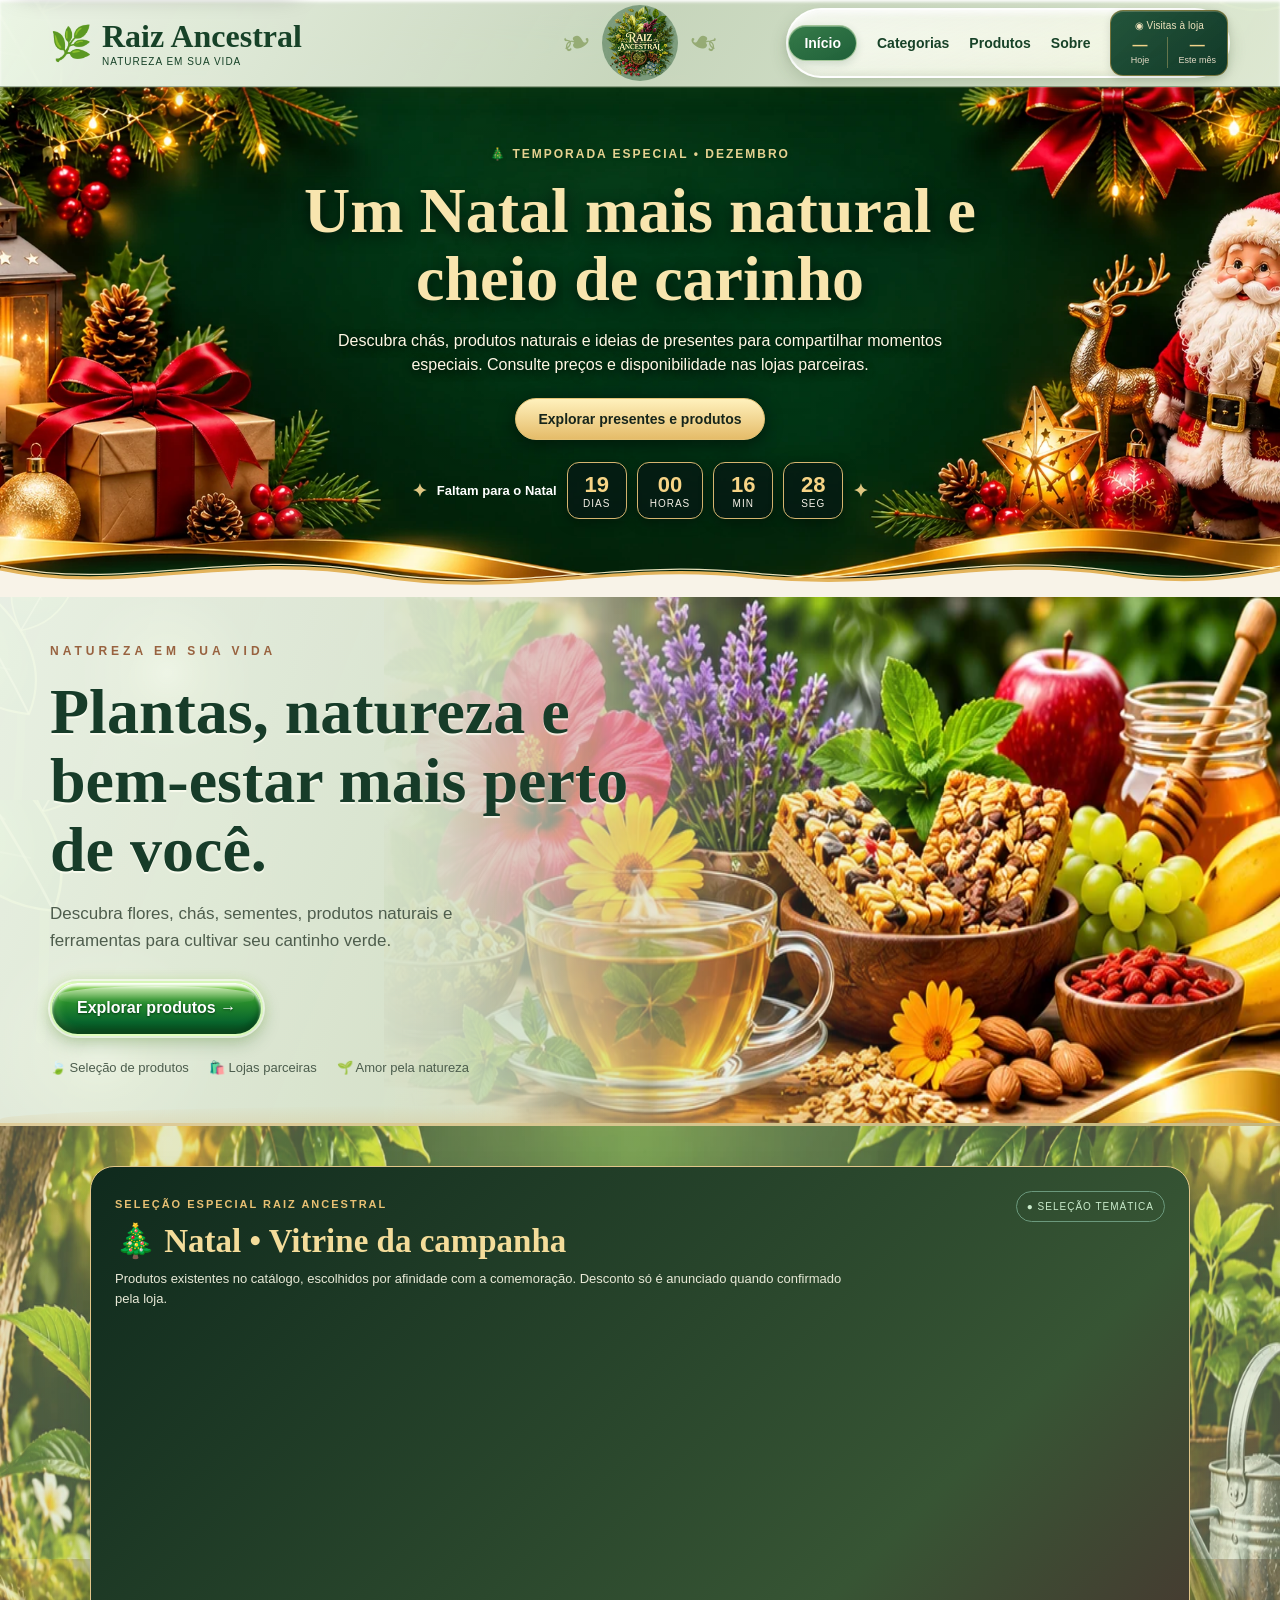
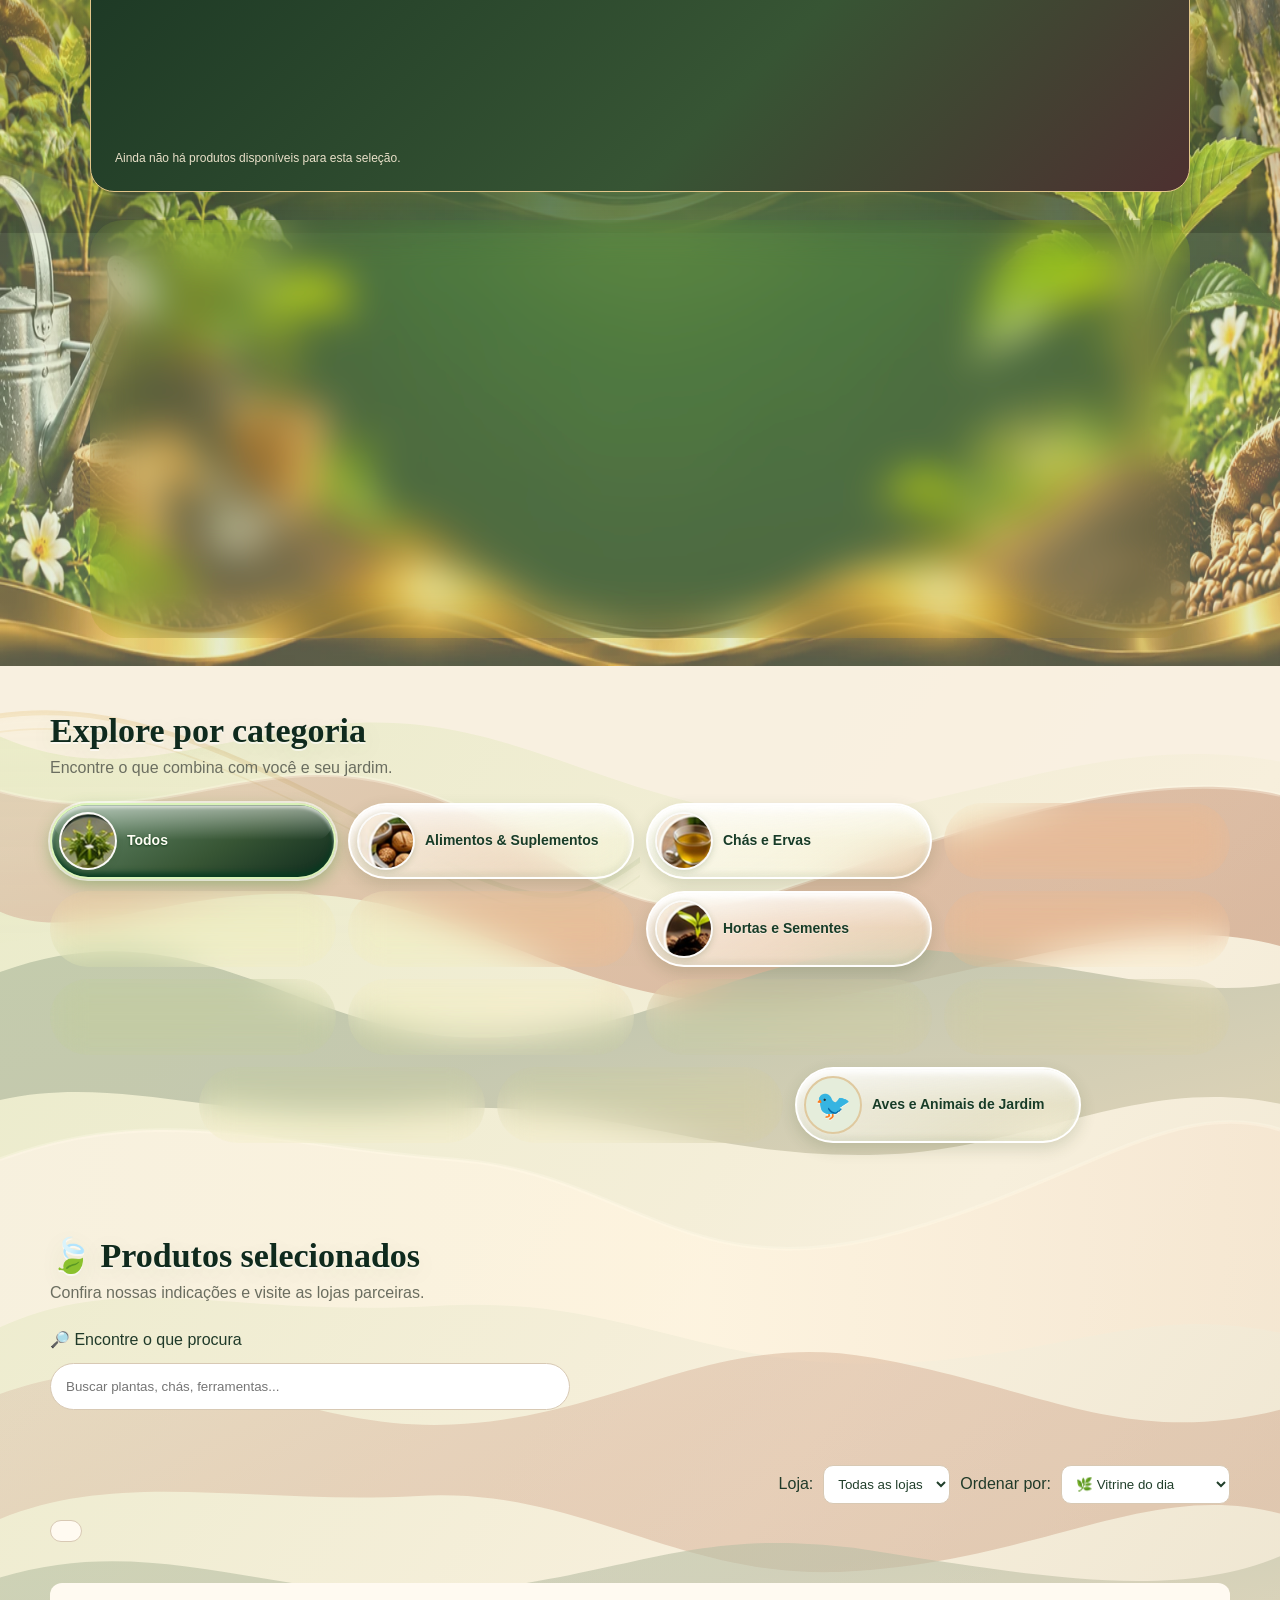
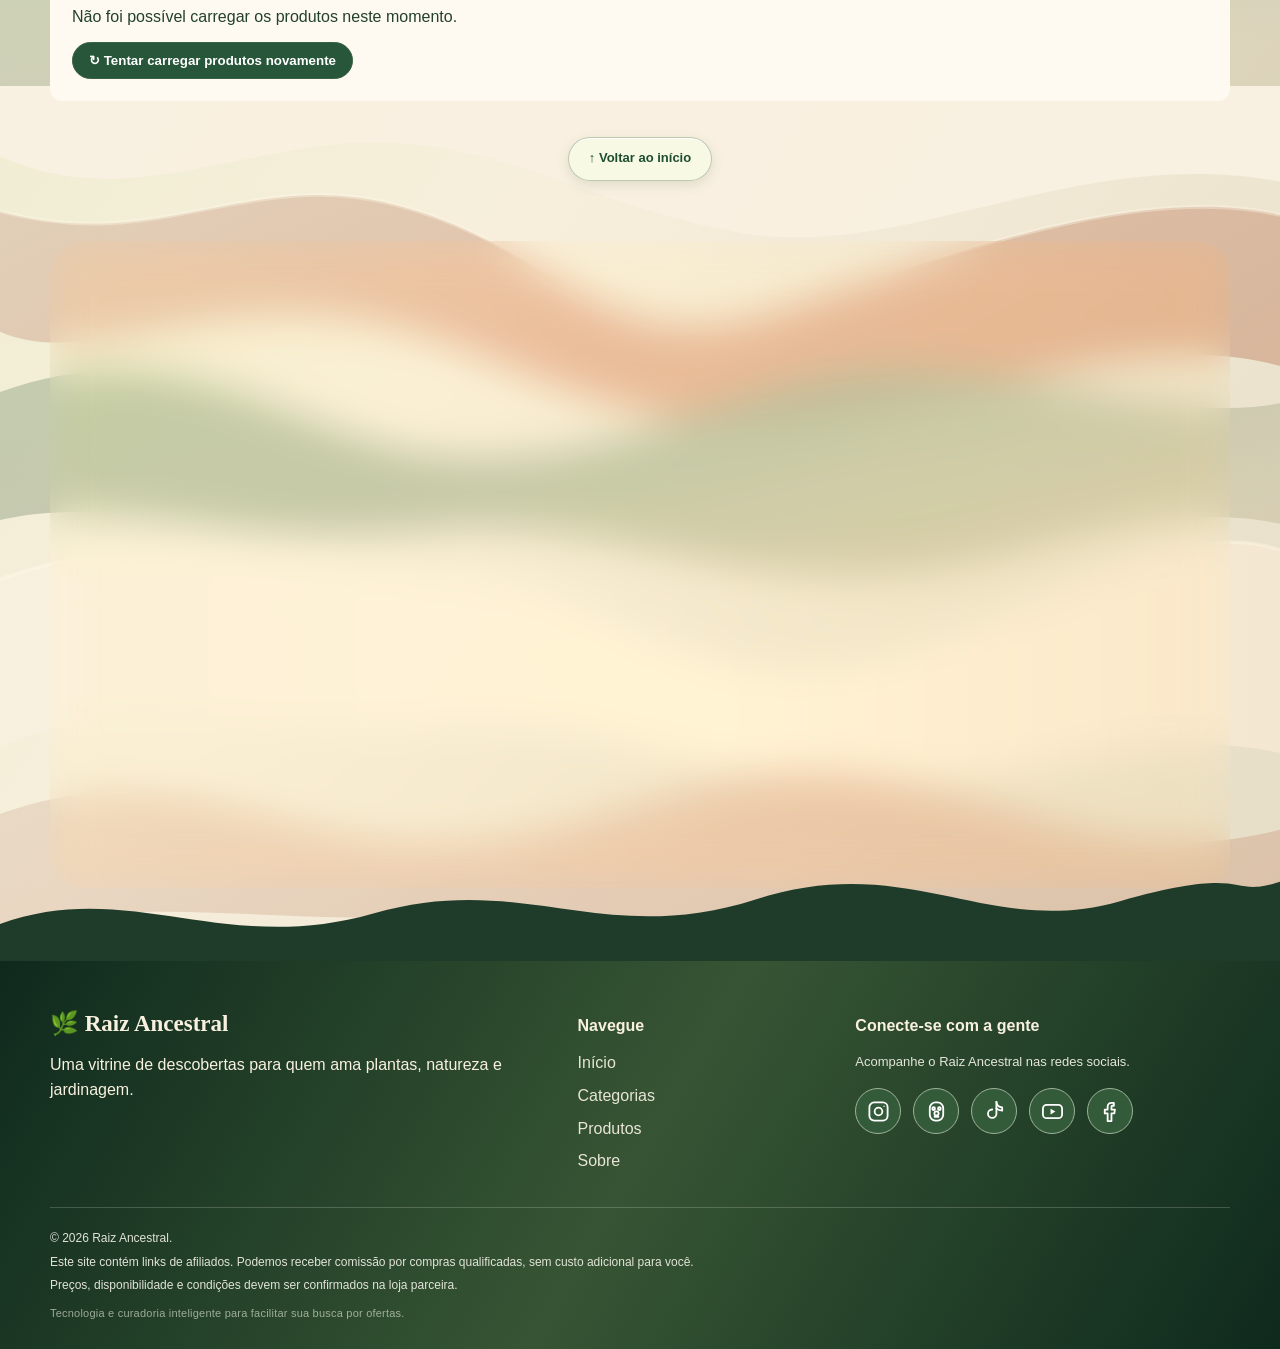
==== commit 66435f75: "Criar vitrine vertical em todas as campanhas e carrossel horizontal diário com preços e links reais" ====
--- a/index.html
+++ b/index.html
@@ -1125,6 +1125,42 @@
 html:not(.raiz-original-v12) .site-footer{
  background:linear-gradient(120deg,#0F2A1D,#375534,#0F2A1D)!important;
 }
+
+/* V14: painéis permanentes, sazonais e horizontais, leitura acessível. */
+.raiz-daily-section[hidden]{display:none!important}
+.raiz-daily-section{max-width:1100px;margin:22px auto 25px;padding:22px;border-radius:23px;background:linear-gradient(130deg,rgba(247,251,240,.98),rgba(227,238,212,.96));border:1px solid rgba(107,144,113,.6);box-shadow:0 12px 32px rgba(15,42,29,.14);color:#0F2A1D}
+.raiz-daily-header{display:flex;align-items:center;justify-content:space-between;gap:14px;margin-bottom:14px}
+.raiz-daily-header h2{font:700 clamp(22px,3vw,31px) Georgia,serif;margin:3px 0 7px;color:#0F2A1D}
+.raiz-daily-header p{font-size:12px;color:#46654b;margin:0}
+.raiz-daily-eyebrow{font-weight:800;letter-spacing:1.6px;font-size:10px;color:#375534}
+.raiz-daily-pause{font:700 12px Arial,sans-serif;border:1px solid #6B9071;border-radius:30px;padding:10px 15px;background:#fffef9;color:#375534;cursor:pointer;white-space:nowrap}
+.raiz-daily-viewport{overflow:hidden;border-radius:14px;mask-image:linear-gradient(to right,transparent,#000 3%,#000 97%,transparent);-webkit-mask-image:linear-gradient(to right,transparent,#000 3%,#000 97%,transparent)}
+.raiz-daily-track{display:flex;align-items:stretch;gap:12px;width:max-content;will-change:transform}
+.raiz-daily-track.raiz-daily-running{animation:raizDailyHorizontal 85s linear infinite}
+@keyframes raizDailyHorizontal{from{transform:translateX(0)}to{transform:translateX(-50%)}}
+.raiz-daily-viewport:hover .raiz-daily-track,.raiz-daily-viewport:focus-within .raiz-daily-track,.raiz-daily-section[data-paused="true"] .raiz-daily-track{animation-play-state:paused}
+.raiz-daily-item{width:220px;flex:0 0 220px;display:flex;flex-direction:column;gap:8px;border:1px solid rgba(107,144,113,.37);border-radius:16px;overflow:hidden;background:#fffef9;padding:11px;box-shadow:inset 0 1px #fff,0 4px 14px rgba(15,42,29,.08)}
+.raiz-daily-item img{width:100%;height:114px;object-fit:contain;background:white;border-radius:9px}
+.raiz-daily-item h3{font:700 14px/1.35 Georgia,serif;color:#193a25;margin:0;min-height:55px;display:-webkit-box;-webkit-line-clamp:3;-webkit-box-orient:vertical;overflow:hidden}
+.raiz-daily-item small{font-size:10px;font-weight:750;color:#46654b}
+.raiz-daily-item .raiz-daily-price{color:#244e31;font-size:13px;font-weight:800}
+.raiz-daily-item a{display:block;text-decoration:none;text-align:center;border-radius:24px;padding:10px 8px;margin-top:auto;font:800 11px Arial,sans-serif;background:linear-gradient(155deg,#6B9071,#375534 67%,#0F2A1D);color:#fffef5}
+.raiz-daily-item a[data-store="shopee"],.raiz-bf-item a[data-store="shopee"]{background:linear-gradient(#ffb66a,#eb722f);color:#331d0c}
+.raiz-daily-item a[data-store="amazon"],.raiz-bf-item a[data-store="amazon"]{background:linear-gradient(#75a97a,#245834);color:#fff}
+.raiz-daily-item a[data-store="magalu"],.raiz-bf-item a[data-store="magalu"]{background:linear-gradient(#5ca8ed,#2066b9);color:#fff}
+.raiz-daily-status{font-size:11px;color:#46654b;margin:12px 0 0}
+.raiz-bf-live[data-theme="christmas"]{background:linear-gradient(135deg,#0F2A1D,#375534 68%,#4d3030);border-color:#e2c68a}
+.raiz-bf-live[data-theme="easter"]{background:linear-gradient(130deg,#284934,#716347);border-color:#d5c69a}
+.raiz-bf-live[data-theme="mothers"],.raiz-bf-live[data-theme="valentine"]{background:linear-gradient(130deg,#274431,#754454)}
+.raiz-bf-live[data-theme="junina"]{background:linear-gradient(130deg,#21412b,#795632)}
+.raiz-bf-live[data-theme="newyear"]{background:linear-gradient(130deg,#0F2A1D,#4c5b4f)}
+.raiz-bf-live[data-theme="birthday"]{background:linear-gradient(130deg,#0F2A1D,#375534);border-color:#d7b86d}
+.raiz-bf-live .raiz-bf-track:not(.raiz-bf-moving){will-change:auto}
+.raiz-bf-item{min-width:0}
+.raiz-bf-item h3{overflow-wrap:anywhere}
+.raiz-bf-item .raiz-bf-item-price{font-variant-numeric:tabular-nums}
+@media(max-width:650px){.raiz-daily-section{padding:15px}.raiz-daily-header{flex-wrap:wrap}.raiz-daily-item{width:176px;flex-basis:176px}.raiz-daily-item img{height:90px}}
+@media(prefers-reduced-motion:reduce){.raiz-daily-track.raiz-daily-running,.raiz-bf-track.raiz-bf-moving{animation:none!important}.raiz-daily-viewport,.raiz-bf-viewport{overflow-x:auto;mask-image:none;-webkit-mask-image:none}}
 </style>
 </head>
 <body>
@@ -1144,9 +1180,17 @@
   <p class="raiz-vitrine-admin-aviso" hidden></p>
 </section>
 <section id="raiz-bf-live" class="raiz-bf-live" aria-labelledby="raiz-bf-title" hidden>
-  <div class="raiz-bf-head"><div><span class="raiz-bf-eyebrow">OFERTAS CONSULTADAS NA SHOPEE</span><h2 id="raiz-bf-title">Black Friday • Ofertas verificadas</h2><p>Somente produtos já cadastrados. Os descontos são informados pela loja e podem mudar. Confira o anúncio antes de comprar.</p></div><span class="raiz-bf-live-dot" aria-hidden="true">● AO VIVO</span></div>
-  <div class="raiz-bf-viewport" aria-label="Produtos com desconto informado pela API da Shopee"><div class="raiz-bf-track"></div></div>
-  <p class="raiz-bf-status" role="status">Consultando a API da loja…</p>
+  <div class="raiz-bf-head"><div><span class="raiz-bf-eyebrow" id="raiz-campaign-eyebrow">SELEÇÃO DA CAMPANHA</span><h2 id="raiz-bf-title">Seleção especial da temporada</h2><p id="raiz-campaign-description">Produtos ativos do catálogo selecionados para a comemoração. Preços e condições devem ser confirmados na loja parceira.</p></div><span class="raiz-bf-live-dot" id="raiz-campaign-indicator">● SELEÇÃO TEMÁTICA</span></div>
+  <div class="raiz-bf-viewport" aria-label="Seleção de produtos para a comemoração atual"><div class="raiz-bf-track"></div></div>
+  <p class="raiz-bf-status" role="status">Preparando seleção da comemoração…</p>
+</section>
+<section class="raiz-daily-section" id="raiz-daily-panel" aria-labelledby="raiz-daily-heading" hidden>
+ <div class="raiz-daily-header">
+  <div><span class="raiz-daily-eyebrow">🌿 NOVIDADES PARA DESCOBRIR</span><h2 id="raiz-daily-heading">Descobertas do dia</h2><p>Uma seleção renovada diariamente entre produtos ativos. Não significa oferta ou desconto confirmado.</p></div>
+  <button type="button" class="raiz-daily-pause" aria-pressed="false">Pausar movimento</button>
+ </div>
+ <div class="raiz-daily-viewport" aria-label="Produtos selecionados para hoje"><div class="raiz-daily-track"></div></div>
+ <p class="raiz-daily-status" role="status">Carregando produtos do catálogo…</p>
 </section>
 <section class="season-garimpos" id="garimpos" aria-labelledby="garimpos-titulo"><div style="font:700 12px Arial,sans-serif;letter-spacing:1.4px;color:#986e3b">🌿 CURADORIA RAIZ ANCESTRAL</div><h2 id="garimpos-titulo">Garimpos da Raiz</h2><p>Uma seleção para facilitar sua busca por produtos naturais. Compare preços e confira as condições atuais nas lojas parceiras.</p><div class="garimpos-grid"><article class="garimpo"><div class="emoji" aria-hidden="true">🍵</div><h3>Chás e ervas</h3><p>Encontre infusões, ervas e opções para seu ritual diário.</p><button type="button" data-garimpo-category="Chás e Ervas">Ver chás e ervas</button></article><article class="garimpo"><div class="emoji" aria-hidden="true">🌱</div><h3>Suplementos naturais</h3><p>Compare produtos, apresentações e informações do fabricante.</p><button type="button" data-garimpo-category="Alimentos &amp; Suplementos">Ver suplementos</button></article><article class="garimpo"><div class="emoji" aria-hidden="true">🍯</div><h3>Alimentos naturais</h3><p>Explore ingredientes e alimentos para uma rotina variada.</p><button type="button" data-garimpo-category="Alimentos &amp; Suplementos">Ver alimentos</button></article></div><p class="disclaimer">Os itens desta seção não são necessariamente promocionais. Não anunciamos descontos sem confirmação. Preços, frete, disponibilidade e condições podem variar nas lojas parceiras.</p></section>
 </div>
@@ -2165,51 +2209,148 @@
 })();
 </script>
 <script>
-/* V13: painel exclusivo da Black Friday — dados reais, sem preços anteriores simulados. */
+/* V14: calendário temático vertical + vitrine horizontal diária.
+ * Dados exclusivamente do catálogo aprovado, promoções somente quando confirmadas via API.
+ */
 (()=>{
- const box=document.getElementById('raiz-bf-live');
- if(!box)return;
- const track=box.querySelector('.raiz-bf-track');
- const status=box.querySelector('.raiz-bf-status');
- const fmt=v=>Number(v).toLocaleString('pt-BR',{style:'currency',currency:'BRL'});
- let currentDay='',lastLoad=0,loading=false;
- function day(){
+ 'use strict';
+ const seasonal=document.getElementById('raiz-bf-live'),daily=document.getElementById('raiz-daily-panel');
+ if(!seasonal||!daily)return;
+ const vertical=seasonal.querySelector('.raiz-bf-track'),horizontal=daily.querySelector('.raiz-daily-track');
+ const statusV=seasonal.querySelector('.raiz-bf-status'),statusH=daily.querySelector('.raiz-daily-status');
+ const pause=daily.querySelector('.raiz-daily-pause');
+ const formatMoney=n=>Number(n).toLocaleString('pt-BR',{style:'currency',currency:'BRL'});
+ const norm=t=>String(t||'').normalize('NFD').replace(/[\u0300-\u036f]/g,'').toLowerCase();
+ const validUrl=v=>{try{const u=new URL(v);return u.protocol==='https:'&&!u.username&&!u.password}catch{return false}};
+ const themes={
+  black:['Black Friday','🖤','cha;ervas;alimentos;sementes;jardim;difusor;presente'],
+  christmas:['Natal','🎄','presente;chocolate;cha;aroma;vela;decoracao;flor;livro'],
+  newyear:['Ano-Novo','✨','cha;aroma;flor;decoracao;bem estar;semente;livro'],
+  easter:['Páscoa','🐣','chocolate;cacau;mel;cha;presente;alimento'],
+  mothers:['Dia das Mães','💐','flor;rosa;aroma;presente;difusor;cha;livro'],
+  valentine:['Dia dos Namorados','❤️','chocolate;flor;rosa;aroma;presente;difusor'],
+  junina:['Festas Juninas','🌽','milho;amendoim;canela;cha;alimento;receita'],
+  fathers:['Dia dos Pais','🎁','cafe;cha;livro;moedor;presente;ferramenta'],
+  tree:['Dia da Árvore','🌳','arvore;muda;semente;jardim;fertilizante;adubo'],
+  spring:['Primavera','🌸','flor;rosa;muda;semente;jardim;horta'],
+  birthday:['Aniversário Raiz Ancestral','🌿','cha;planta;semente;flor;livro;aroma']
+ };
+ let catalog=[],lastDay='',lastSeason='',lastBfQuery=0,bfPending=false;
+ function brazilDay(){
   const parts=new Intl.DateTimeFormat('en-CA',{timeZone:'America/Sao_Paulo',year:'numeric',month:'2-digit',day:'2-digit'}).formatToParts(new Date());
-  const x=Object.fromEntries(parts.filter(t=>t.type!=='literal').map(t=>[t.type,t.value]));
-  return x.year+'-'+x.month+'-'+x.day;
+  const d=Object.fromEntries(parts.filter(x=>x.type!=='literal').map(x=>[x.type,x.value]));
+  return d.year+'-'+d.month+'-'+d.day;
  }
- function build(p,duplicate=false){
-  const card=document.createElement('article');
-  card.className='raiz-bf-item';
-  if(duplicate){card.setAttribute('aria-hidden','true');card.inert=true;}
-  if(p.imagem&&/^https:\/\//.test(p.imagem)){const img=document.createElement('img');img.src=p.imagem;img.alt='';img.loading='lazy';card.append(img)}
-  const details=document.createElement('div');details.className='raiz-bf-item-details';
-  const title=document.createElement('h3');title.textContent=String(p.nome||'Produto');
-  const price=document.createElement('div');price.className='raiz-bf-item-price';price.textContent=fmt(p.preco);
-  const note=document.createElement('small');note.textContent='Desconto informado pela Shopee • preço sujeito a alteração';
-  details.append(title,price,note);
-  const a=document.createElement('a');a.href=p.link;a.target='_blank';a.rel='sponsored noopener noreferrer';a.textContent='Ver na Shopee';
+ function dayNumber(iso){return Math.floor(Date.parse(iso+'T12:00:00Z')/86400000)}
+ function pick(items,count,seed){
+  if(!items.length)return [];
+  const ordered=[...items].sort((a,b)=>Number(a.id)-Number(b.id));
+  const offset=((seed*7)%ordered.length+ordered.length)%ordered.length;
+  return Array.from({length:Math.min(count,ordered.length)},(_,i)=>ordered[(offset+i)%ordered.length]);
+ }
+ function storeKey(p){
+  const store=norm(p.loja);
+  return store.includes('shopee')?'shopee':store.includes('amazon')?'amazon':store.includes('magalu')?'magalu':'other';
+ }
+ function link(p,duplicate=false){
+  const a=document.createElement('a');a.href=p.link;a.target='_blank';a.rel='sponsored noopener noreferrer';
+  a.dataset.store=storeKey(p);a.textContent='Ver na '+String(p.loja||'loja');
   if(!duplicate)a.addEventListener('click',()=>window.raizRegistrarSaidaLoja?.(p.id));
-  card.append(details,a);return card;
+  return a;
  }
- async function update(){
-  const today=day(),active=today==='2026-11-27';
-  box.hidden=!active;
-  if(!active){currentDay=today;track.replaceChildren();return}
-  if(loading||currentDay===today&&Date.now()-lastLoad<20*60*1000)return;
-  loading=true;currentDay=today;lastLoad=Date.now();
+ function card(p,type,duplicate=false){
+  const a=document.createElement('article');a.className=type==='vertical'?'raiz-bf-item':'raiz-daily-item';
+  if(duplicate){a.setAttribute('aria-hidden','true');a.inert=true}
+  if(validUrl(p.imagem)){
+   const img=document.createElement('img');img.src=p.imagem;img.alt='';img.loading='lazy';a.append(img);
+  }
+  const details=document.createElement('div');details.className=type==='vertical'?'raiz-bf-item-details':'raiz-daily-details';
+  const title=document.createElement('h3');title.textContent=p.nome;
+  const price=document.createElement('div');price.className=type==='vertical'?'raiz-bf-item-price':'raiz-daily-price';
+  price.textContent=Number(p.preco)>0?formatMoney(p.preco):'Consultar preço na loja';
+  const note=document.createElement('small');note.textContent=p.confirmed?'Desconto indicado pela API • confirme na loja':String(p.loja||'Loja parceira')+' • preço sujeito a confirmação';
+  if(type==='vertical'){details.append(title,price,note);a.append(details,link(p,duplicate))}
+  else{details.append(title,price,note);a.append(details,link(p,duplicate))}
+  return a;
+ }
+ function runTrack(track,items,type){
+  track.classList.remove(type==='vertical'?'raiz-bf-moving':'raiz-daily-running');
+  track.replaceChildren();
+  for(const p of items)track.append(card(p,type));
+  if(items.length>1){
+   for(const p of items)track.append(card(p,type,true));
+   track.classList.add(type==='vertical'?'raiz-bf-moving':'raiz-daily-running');
+  }
+ }
+ function eligible(){return catalog.filter(p=>p&&p.id&&p.nome&&validUrl(p.link_afiliado)&&String(p.loja||'').trim())}
+ function asItem(p){return {id:p.id,nome:p.nome,imagem:p.imagem_url,loja:p.loja,link:p.link_afiliado,preco:p.preco,confirmed:false}}
+ function renderDaily(){
+  const items=pick(eligible(),8,dayNumber(brazilDay())).map(asItem);
+  daily.hidden=!items.length;
+  if(!items.length){statusH.textContent='Nenhum produto ativo disponível para a seleção de hoje.';horizontal.replaceChildren();return}
+  runTrack(horizontal,items,'horizontal');
+  statusH.textContent='Seleção atualizada por dia, pelo horário de Brasília. Consulte sempre o anúncio da loja.';
+ }
+ function themedSelection(season){
+  const items=eligible();
+  const keywords=themes[season]?.[2]?.split(';')||[];
+  const ranked=items.map(p=>{
+   const hay=norm(p.nome+' '+p.categoria+' '+(p.descricao||''));
+   const points=keywords.reduce((n,k)=>n+(hay.includes(norm(k))?1:0),0);
+   return {p,points};
+  }).filter(x=>x.points>0).sort((a,b)=>b.points-a.points||Number(a.p.id)-Number(b.p.id));
+  const strong=ranked.map(x=>x.p);
+  return pick(strong.length>=6?strong:strong.concat(items.filter(p=>!strong.some(x=>x.id===p.id))),6,dayNumber(brazilDay())).map(asItem);
+ }
+ function showCurated(season,message){
+  const items=themedSelection(season);
+  runTrack(vertical,items,'vertical');
+  seasonal.querySelector('#raiz-campaign-indicator').textContent='● SELEÇÃO TEMÁTICA';
+  statusV.textContent=items.length?(message||'Seleção temática renovada diariamente. Não há descontos confirmados nesta seleção.'):'Ainda não há produtos disponíveis para esta seleção.';
+ }
+ async function bfOffers(season){
+  if(season!=='black'||brazilDay()!=='2026-11-27'||bfPending||Date.now()-lastBfQuery<20*60*1000)return;
+  bfPending=true;lastBfQuery=Date.now();
   try{
-   const res=await fetch('/api/shopee?bf=1',{cache:'no-store',signal:AbortSignal.timeout(35000)});
-   const data=await res.json();if(!res.ok)throw Error('Consulta temporariamente indisponível');
-   const offers=Array.isArray(data.produtos)?data.produtos.filter(p=>p?.descontoInformado&&p.preco>0&&/^https:\/\//.test(p.link)): [];
-   track.classList.remove('raiz-bf-moving');track.replaceChildren();
-   for(const p of offers.slice(0,8))track.append(build(p));
-   if(offers.length>1){for(const p of offers.slice(0,8))track.append(build(p,true));track.classList.add('raiz-bf-moving')}
-   status.textContent=offers.length?'Ofertas consultadas na Shopee. Descontos e condições podem mudar; confirme na loja.':'Nenhuma promoção verificada nesta consulta. A vitrine será atualizada automaticamente.';
-  }catch{track.classList.remove('raiz-bf-moving');track.replaceChildren();status.textContent='Verificação de promoções indisponível no momento. Consulte o catálogo normal.'}
-  finally{loading=false}
+   const res=await fetch('/api/shopee?bf=1',{cache:'no-store',signal:AbortSignal.timeout(33000)});
+   const data=await res.json();if(!res.ok)throw Error('API indisponível');
+   if((document.body.dataset.season||'normal')!=='black')return;
+   const offers=(Array.isArray(data.produtos)?data.produtos:[]).filter(p=>p.descontoInformado&&Number(p.preco)>0&&validUrl(p.link)).map(p=>({...p,confirmed:true}));
+   if(offers.length){
+    runTrack(vertical,offers.slice(0,8),'vertical');
+    seasonal.querySelector('#raiz-campaign-indicator').textContent='● DESCONTOS INFORMADOS PELA API';
+    statusV.textContent='Produtos consultados na Shopee. Os descontos e preços podem mudar; confirme tudo na loja.';
+   }else showCurated('black','A API não confirmou descontos neste lote. Exibindo seleção temática sem promessa de promoção.');
+  }catch{showCurated('black','Consulta a descontos indisponível. Exibindo produtos do catálogo sem alegação de promoção.')}
+  finally{bfPending=false}
  }
- void update();setInterval(update,60000);
+ function render(){
+  const season=document.body.dataset.season||'normal',day=brazilDay(),changed=lastDay!==day||lastSeason!==season;
+  if(changed){lastDay=day;lastSeason=season;renderDaily()}
+  seasonal.hidden=!themes[season];
+  if(!themes[season]){vertical.replaceChildren();return}
+  if(!changed)return;
+  seasonal.dataset.theme=season;
+  const [title,emoji]=themes[season];
+  seasonal.querySelector('#raiz-bf-title').textContent=emoji+' '+title+' • Vitrine da campanha';
+  seasonal.querySelector('#raiz-campaign-eyebrow').textContent='SELEÇÃO ESPECIAL RAIZ ANCESTRAL';
+  seasonal.querySelector('#raiz-campaign-description').textContent='Produtos existentes no catálogo, escolhidos por afinidade com a comemoração. Desconto só é anunciado quando confirmado pela loja.';
+  showCurated(season);
+  void bfOffers(season);
+ }
+ pause.addEventListener('click',()=>{
+  const isPaused=daily.dataset.paused==='true';
+  daily.dataset.paused=String(!isPaused);
+  pause.setAttribute('aria-pressed',String(!isPaused));
+  pause.textContent=isPaused?'Pausar movimento':'Retomar movimento';
+ });
+ window.addEventListener('raiz:catalogo-carregado',event=>{
+  catalog=Array.isArray(event.detail?.produtos)?event.detail.produtos:[];
+  lastDay='';lastSeason='';render();
+ });
+ const observer=new MutationObserver(()=>render());
+ observer.observe(document.body,{attributes:true,attributeFilter:['data-season']});
+ render();setInterval(()=>{render();if(document.body.dataset.season==='black')void bfOffers('black')},60000);
 })();
 </script>
 </body></html>
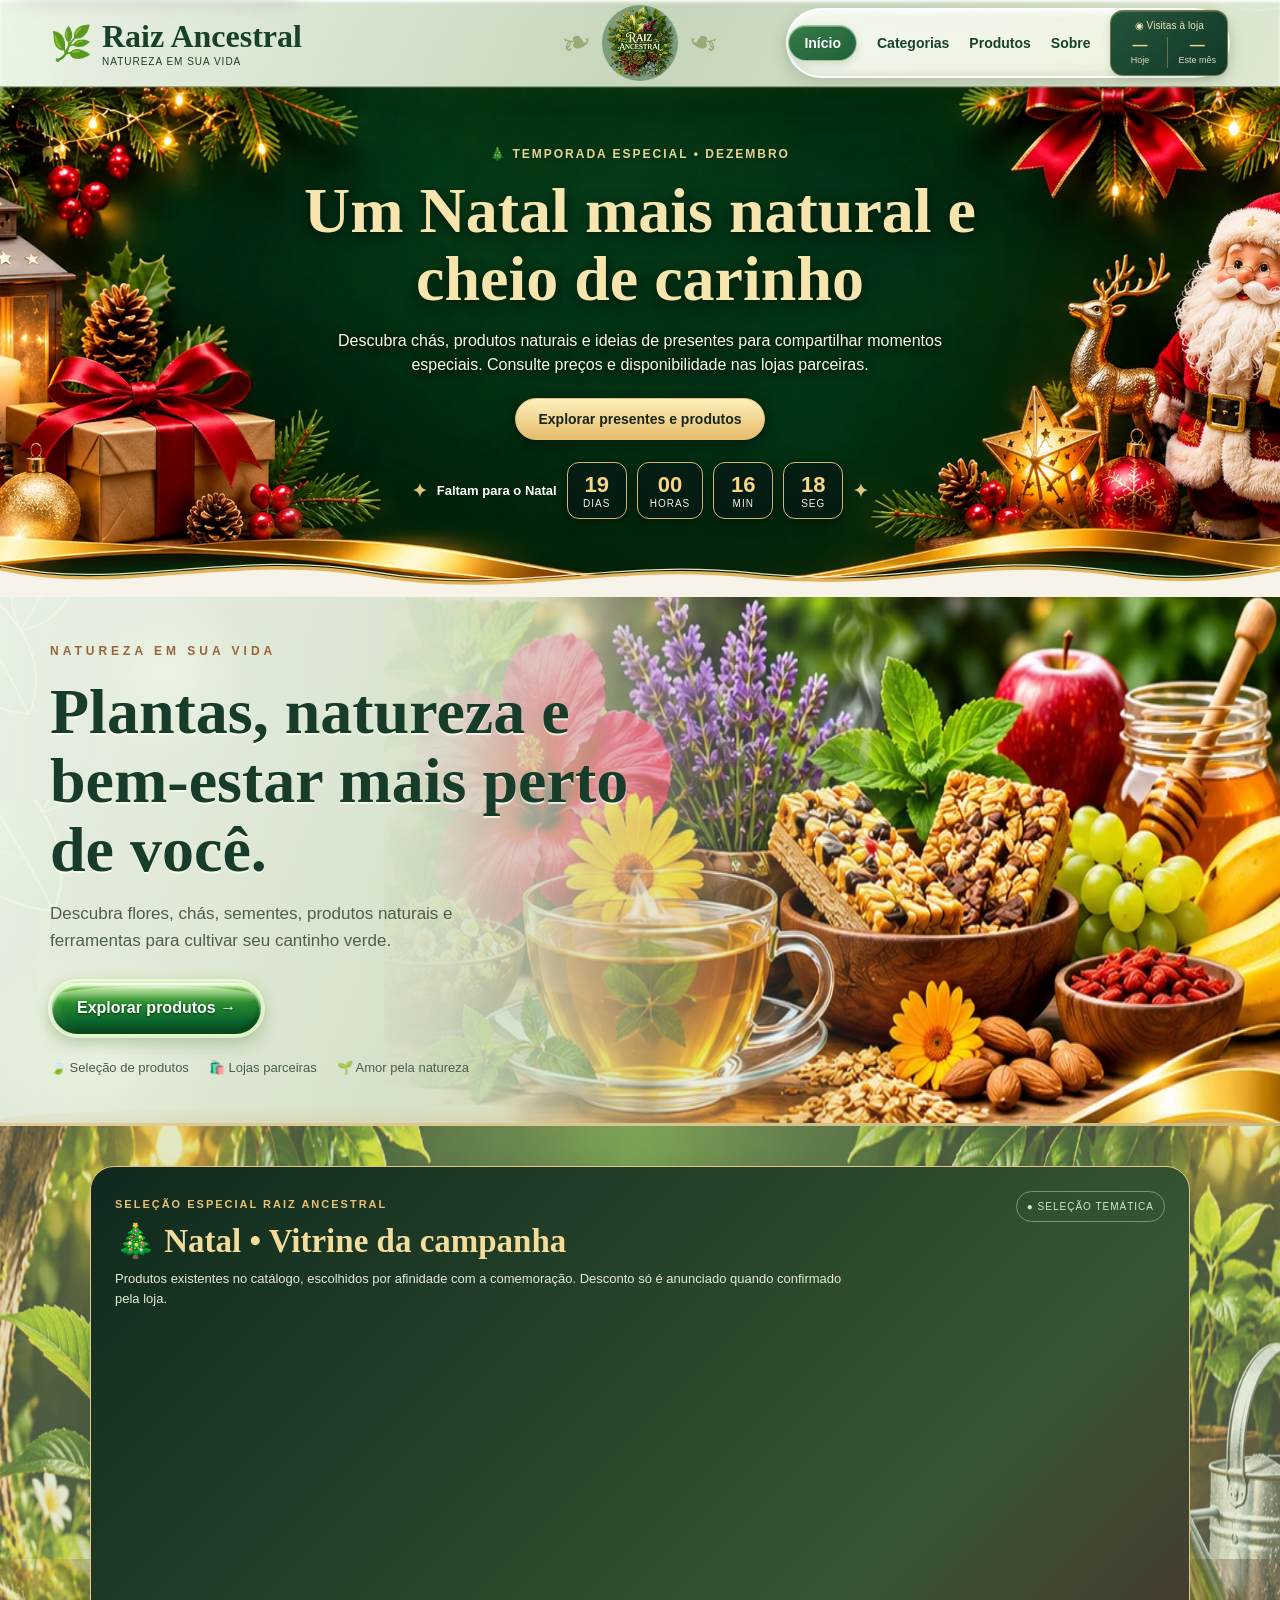
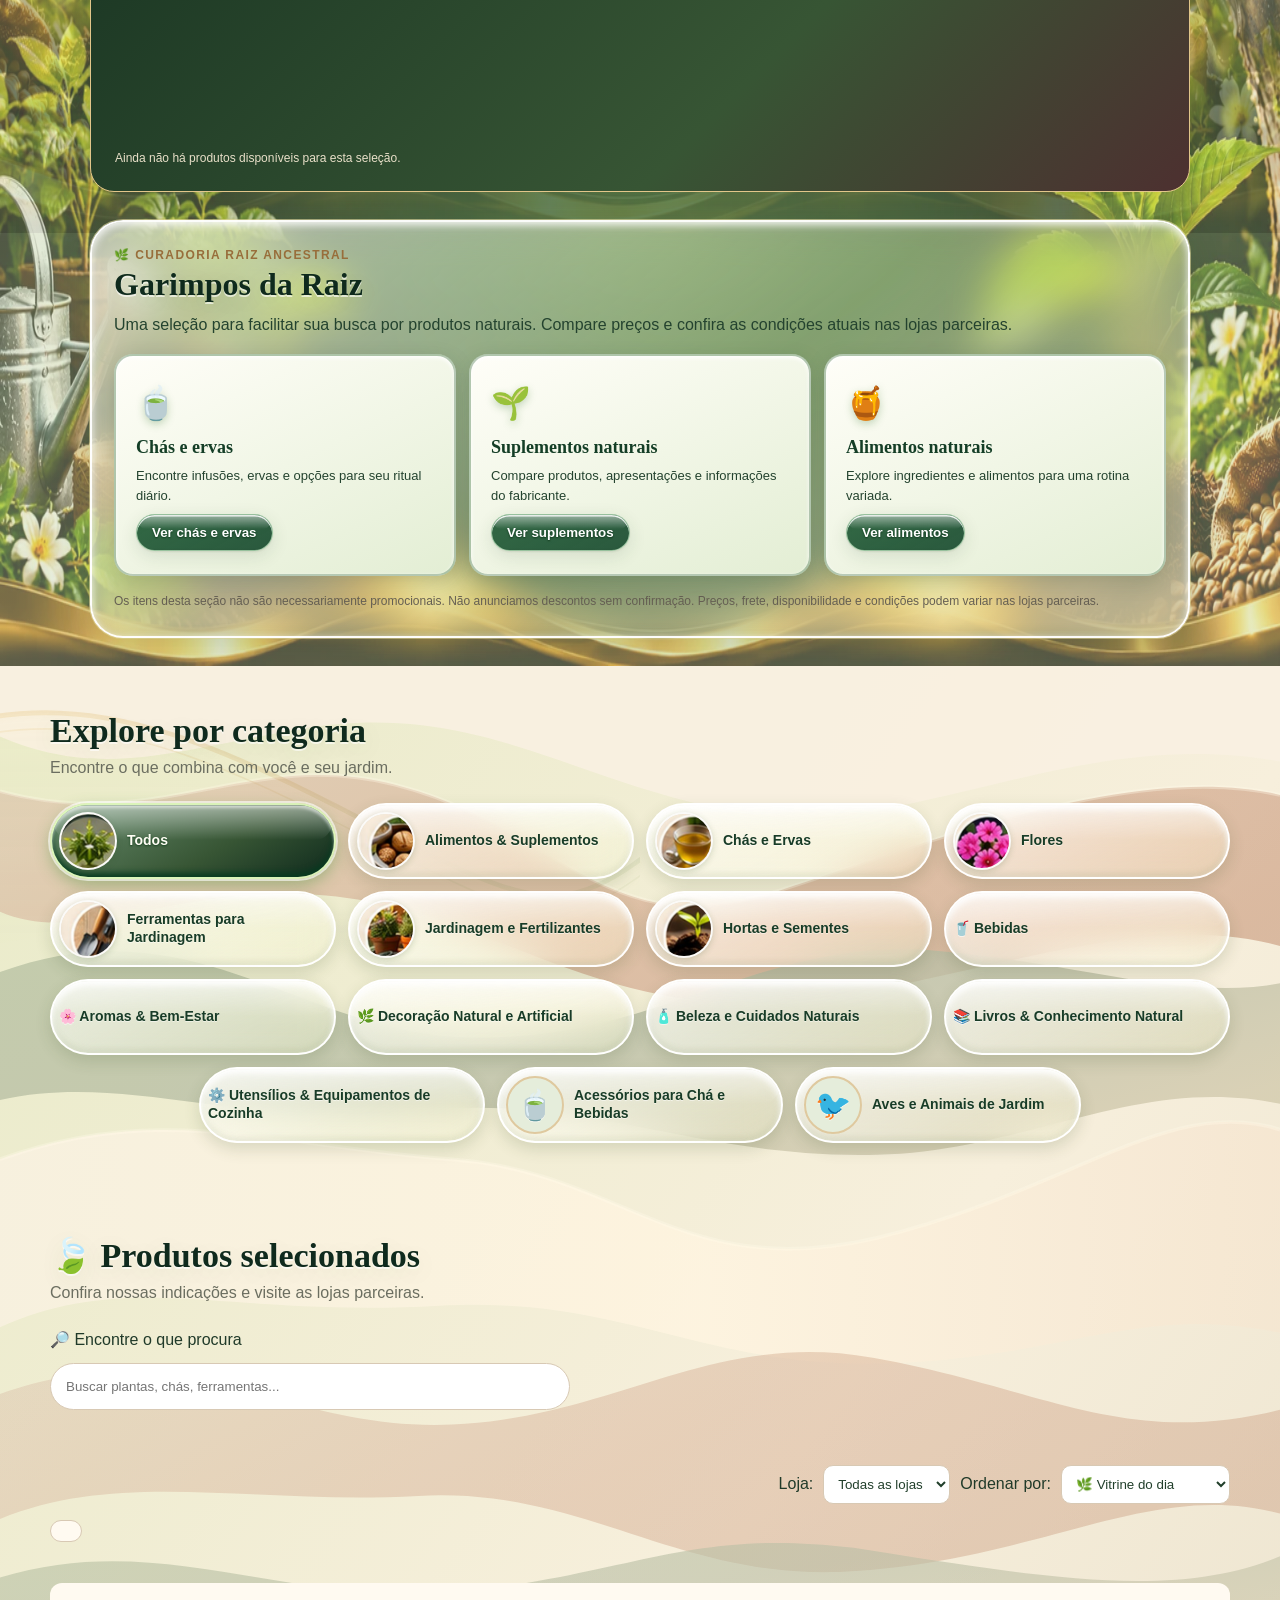
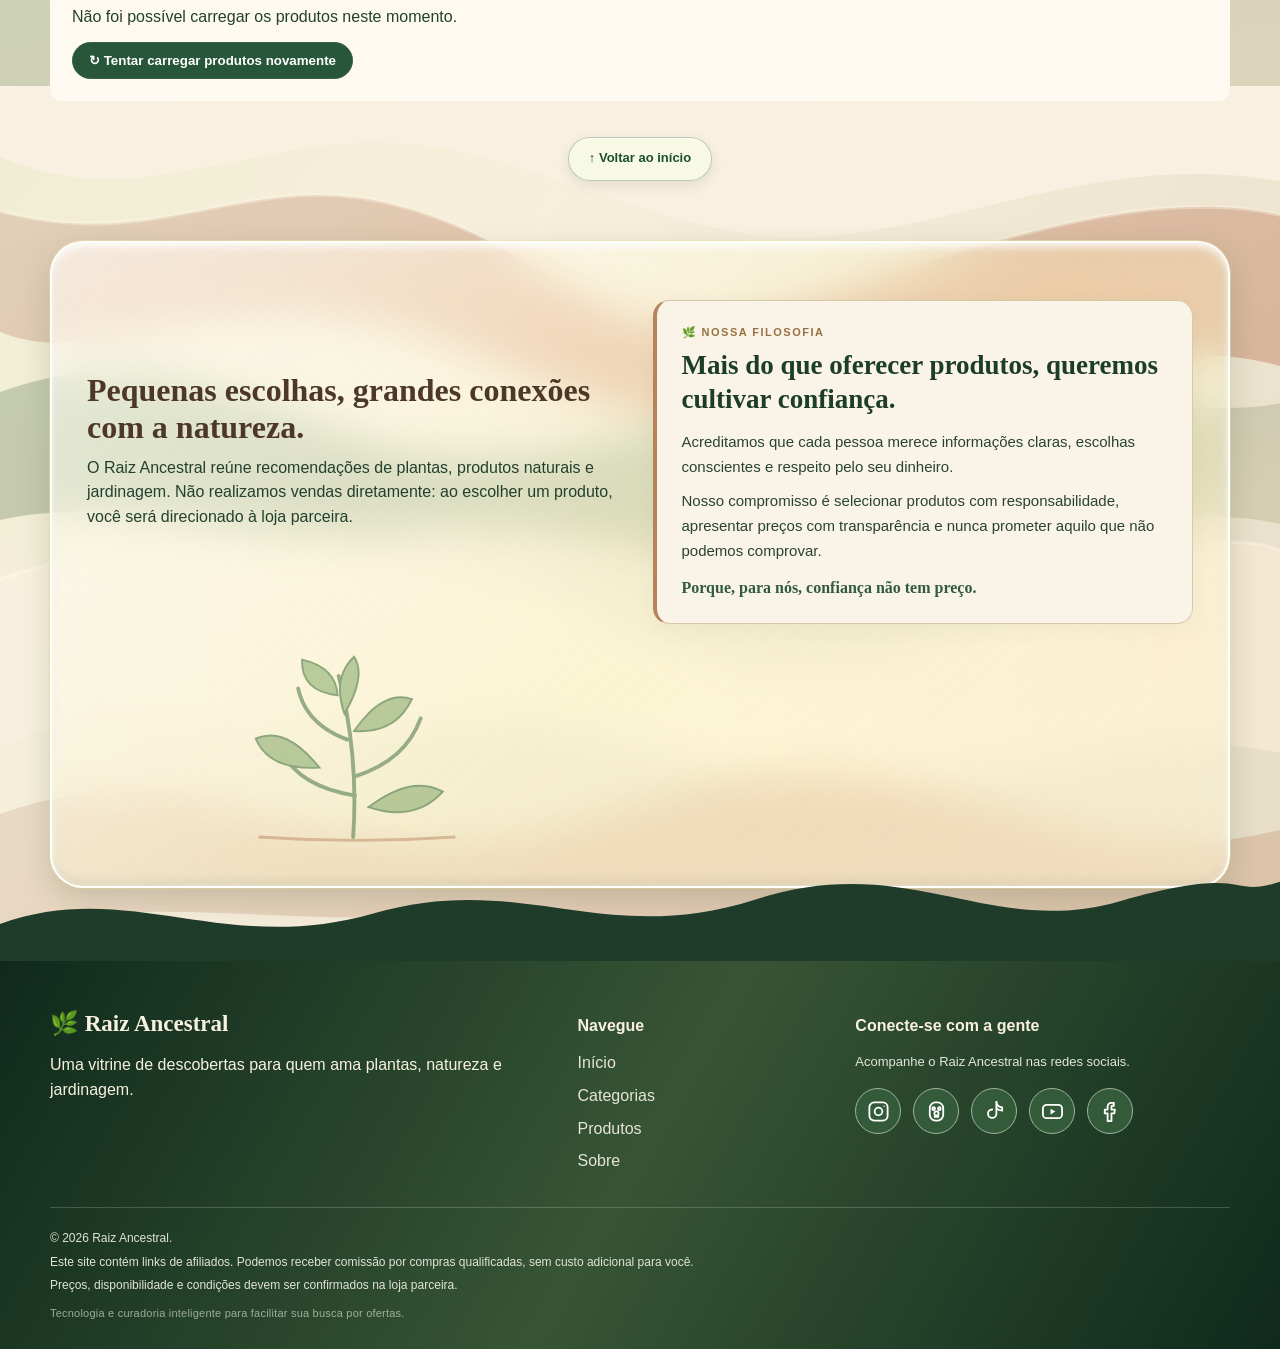
==== commit ef984a70: "Adicionar recuperação de produtos ativos para vitrines vertical e horizontal quando catálogo atrasa" ====
--- a/index.html
+++ b/index.html
@@ -2348,6 +2348,27 @@
   catalog=Array.isArray(event.detail?.produtos)?event.detail.produtos:[];
   lastDay='';lastSeason='';render();
  });
+ // Se a vitrine iniciar depois do evento ou a primeira consulta demorar,
+ // recupera somente os produtos ativos via chave pública, sem dados administrativos.
+ async function recoverCatalog(){
+  if(catalog.length)return;
+  try{
+   if(typeof produtos!=='undefined'&&Array.isArray(produtos)&&produtos.length){
+    catalog=produtos.slice();lastDay='';lastSeason='';render();return;
+   }
+   if(typeof SUPABASE_URL!=='string'||typeof SUPABASE_KEY!=='string')return;
+   const url=SUPABASE_URL+'/rest/v1/produtos?select=id,nome,imagem_url,preco,loja,categoria,link_afiliado&ativo=eq.true&order=id.desc&limit=500';
+   const resp=await fetch(url,{headers:{apikey:SUPABASE_KEY},cache:'no-store',signal:AbortSignal.timeout(12000)});
+   if(!resp.ok)throw Error('Catálogo indisponível');
+   const rows=await resp.json();
+   if(!catalog.length&&Array.isArray(rows)&&rows.length){
+    catalog=rows;lastDay='';lastSeason='';render();
+   }
+  }catch{
+   if(!catalog.length)statusH.textContent='Catálogo temporariamente indisponível. Os produtos podem ser consultados na seção Produtos.';
+  }
+ }
+ setTimeout(()=>{void recoverCatalog()},4500);
  const observer=new MutationObserver(()=>render());
  observer.observe(document.body,{attributes:true,attributeFilter:['data-season']});
  render();setInterval(()=>{render();if(document.body.dataset.season==='black')void bfOffers('black')},60000);
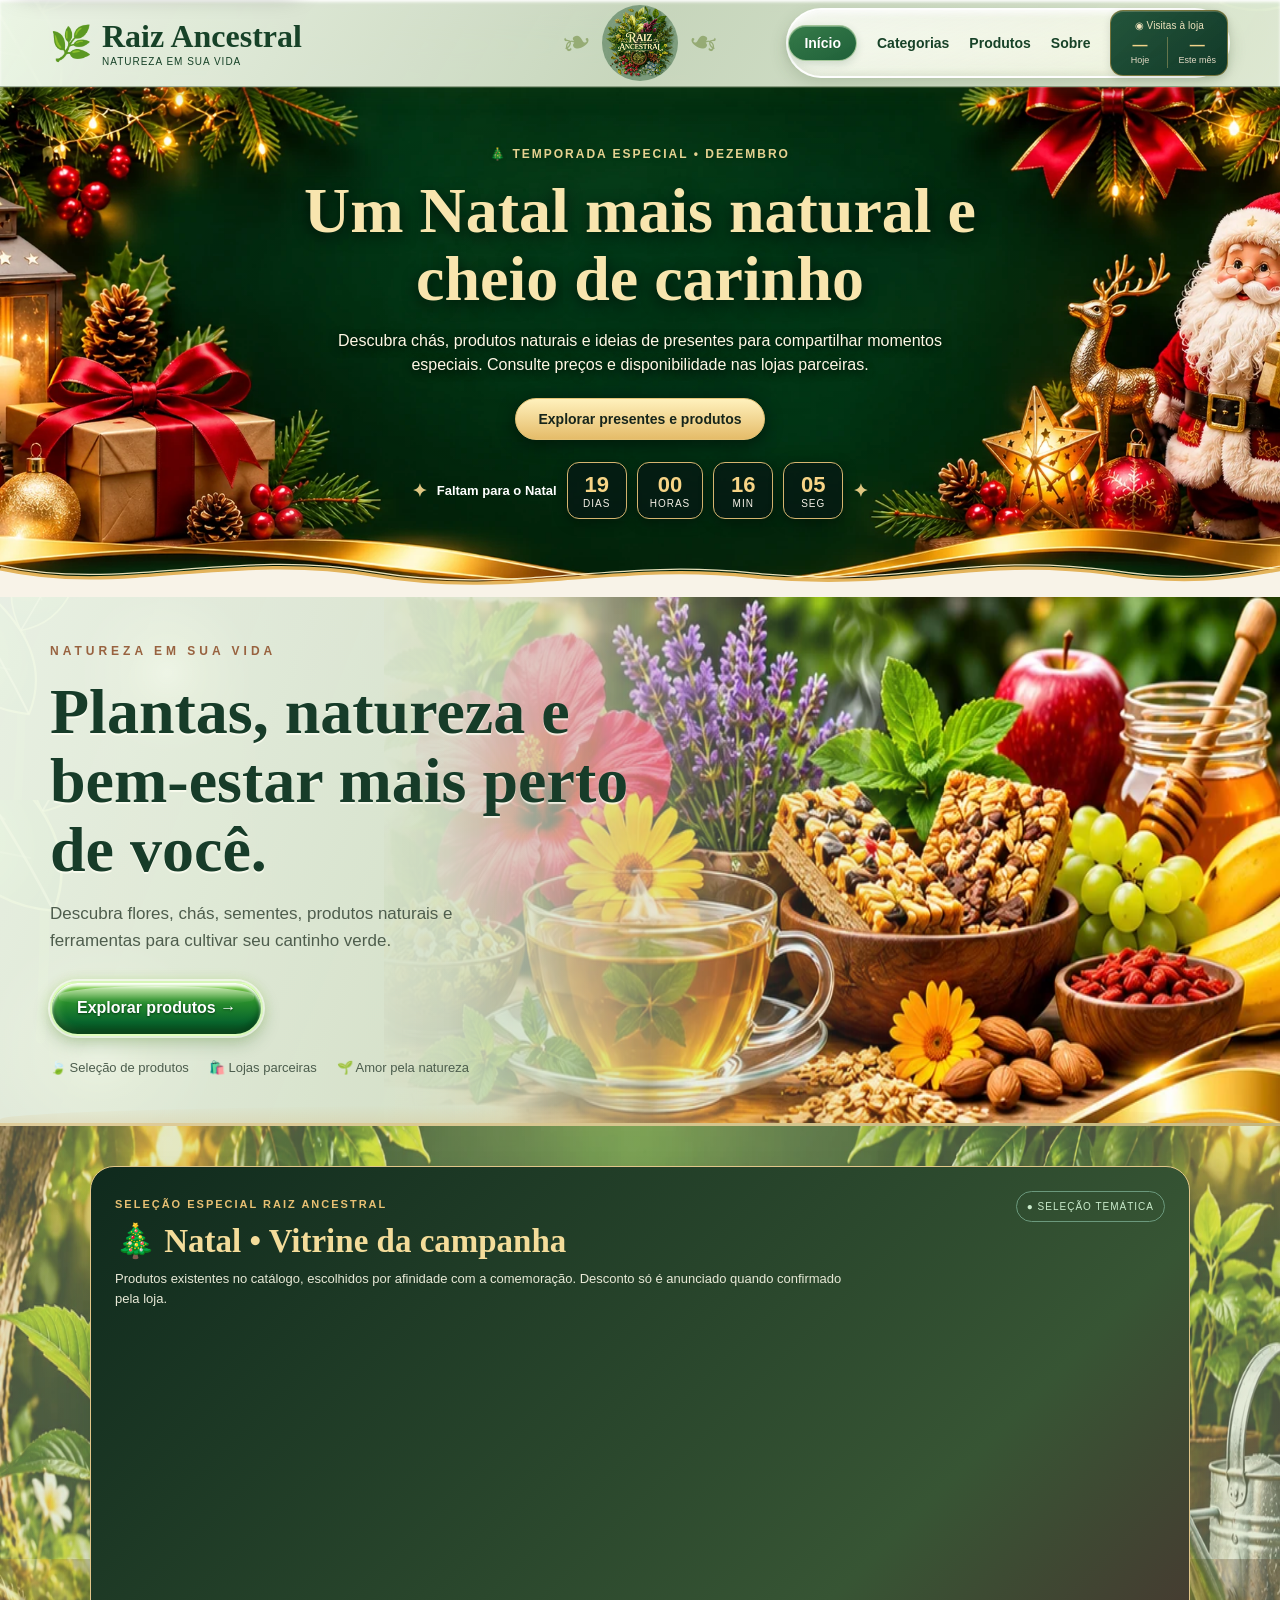
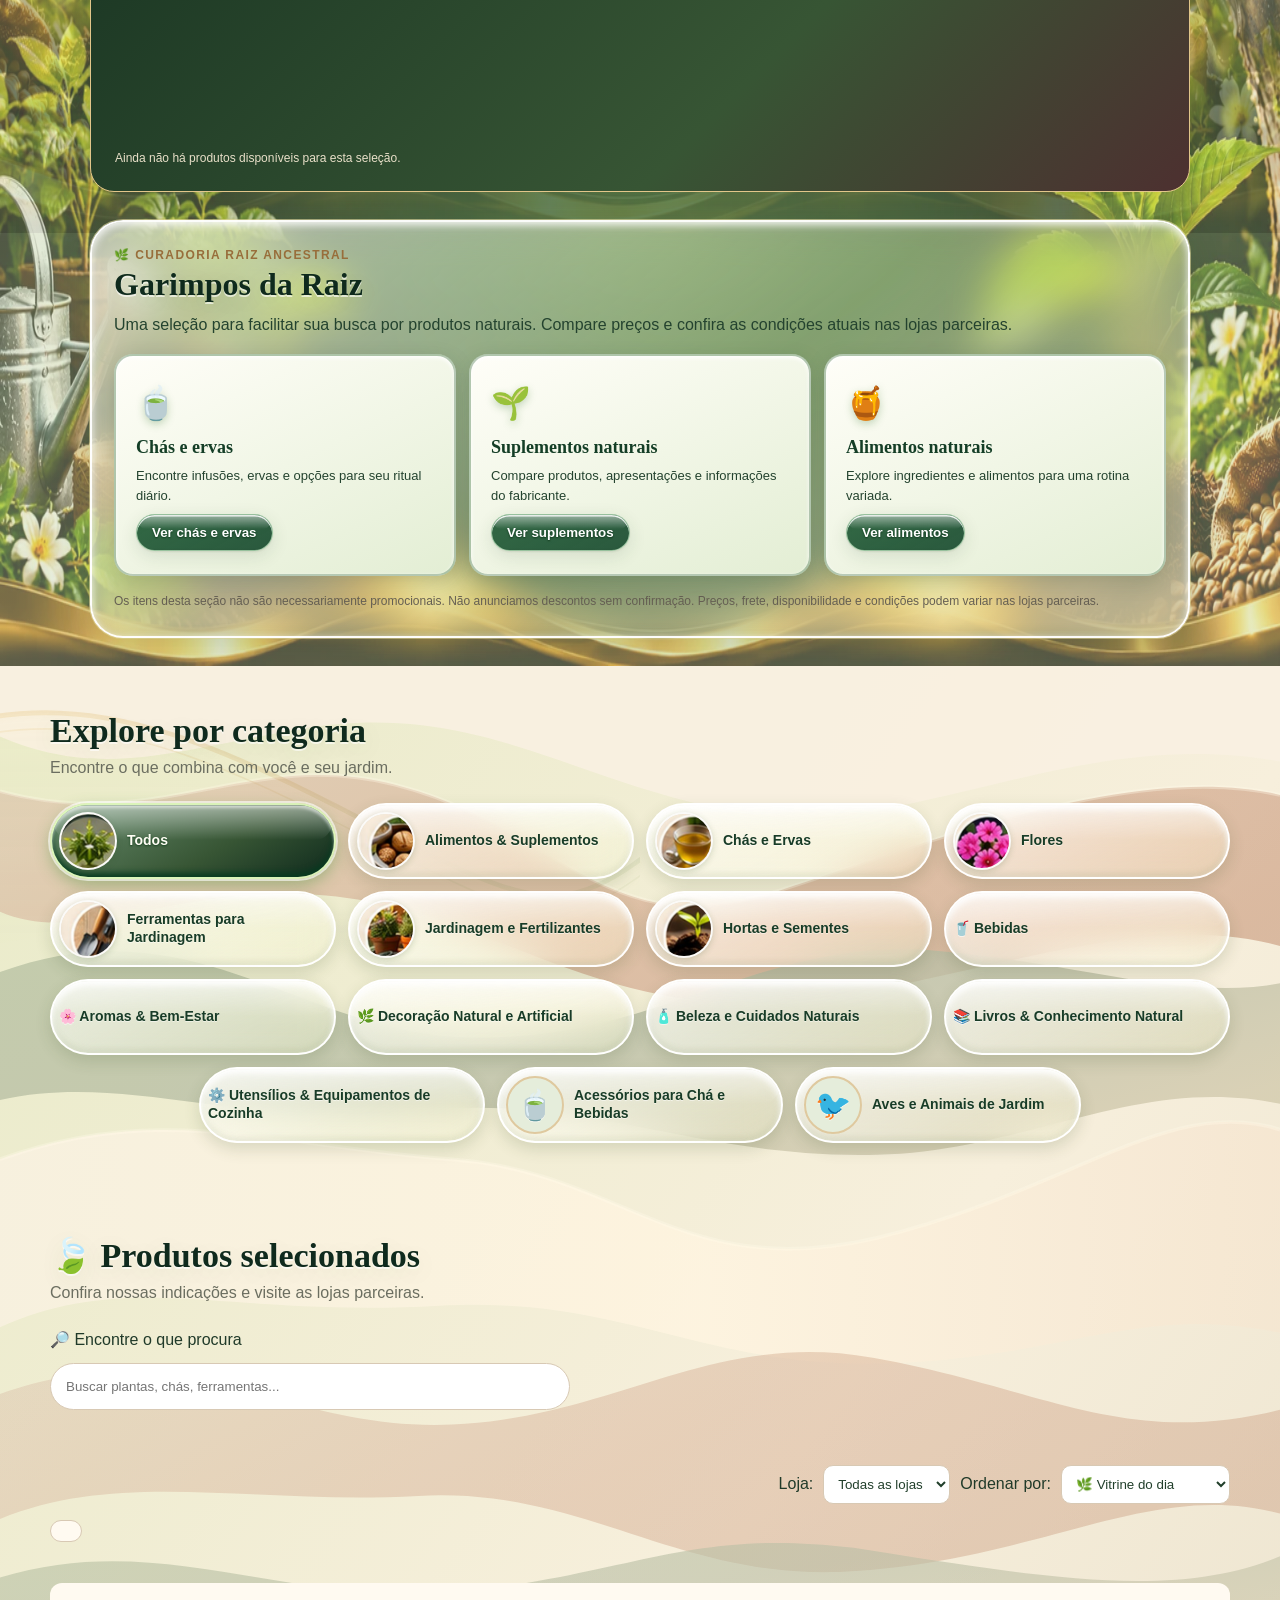
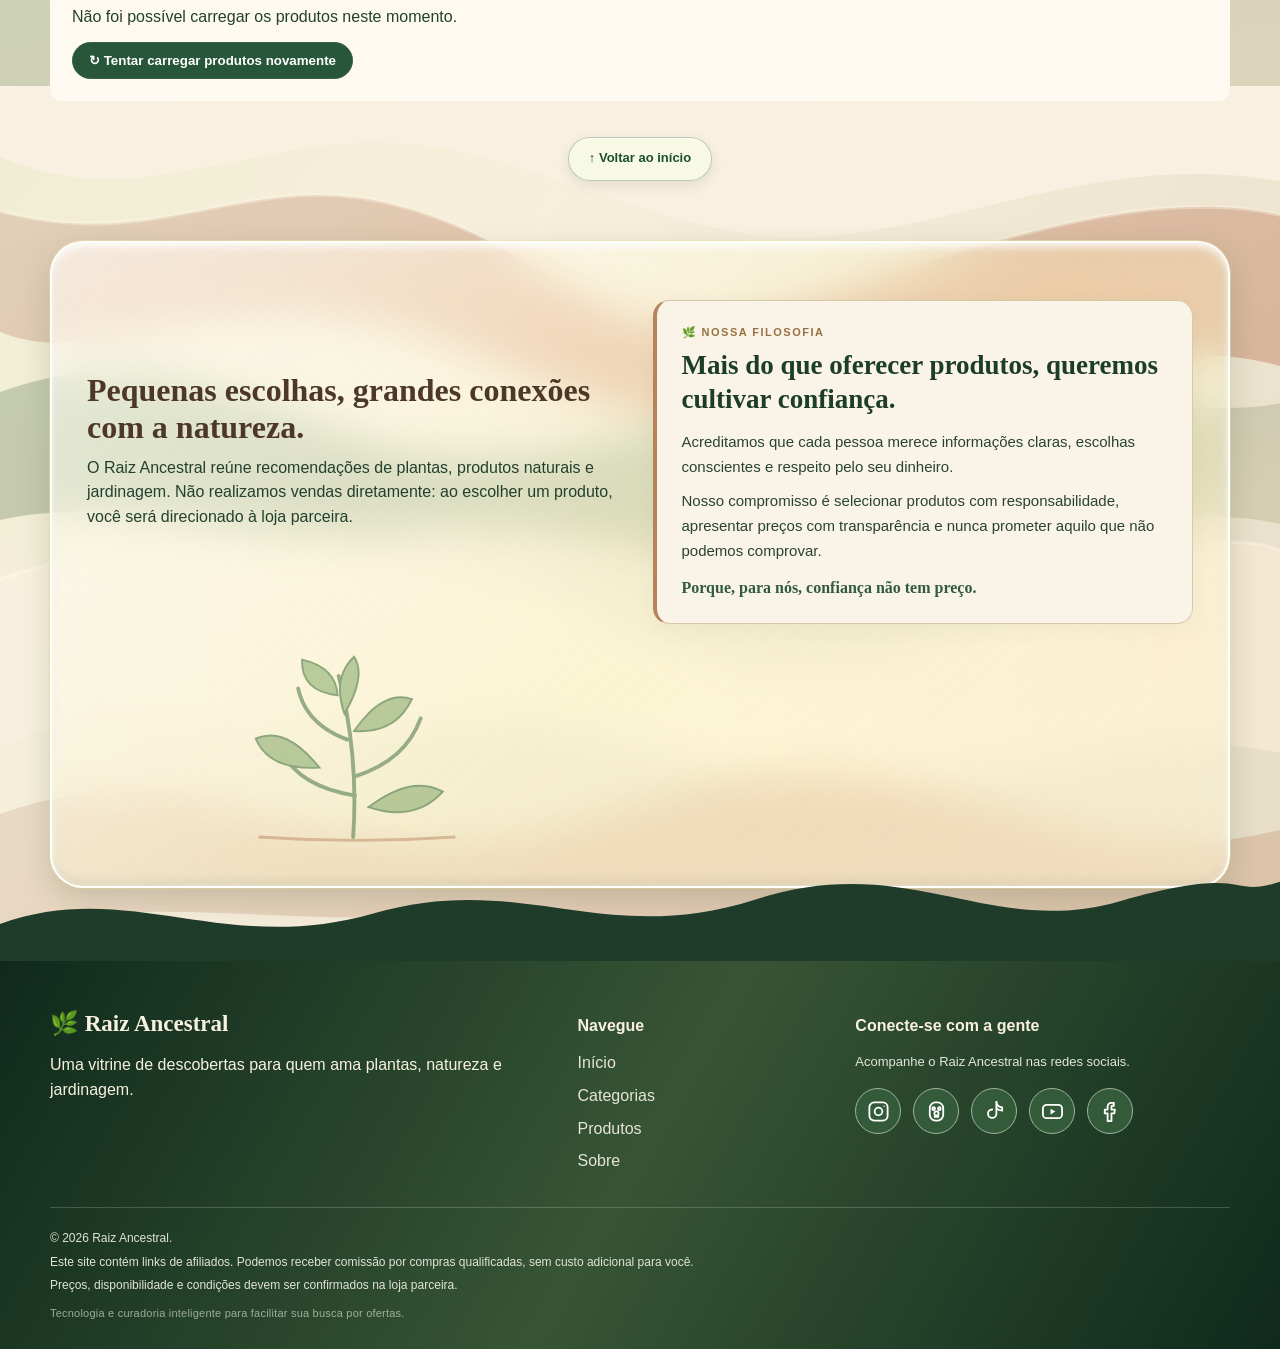
==== commit d335e06f: "Carregar painéis públicos independentemente mesmo quando o catálogo principal atrasar" ====
--- a/index.html
+++ b/index.html
@@ -2368,7 +2368,8 @@
    if(!catalog.length)statusH.textContent='Catálogo temporariamente indisponível. Os produtos podem ser consultados na seção Produtos.';
   }
  }
- setTimeout(()=>{void recoverCatalog()},4500);
+ // Primeira tentativa independente imediatamente; o evento do catálogo pode chegar depois.
+ void recoverCatalog();
  const observer=new MutationObserver(()=>render());
  observer.observe(document.body,{attributes:true,attributeFilter:['data-season']});
  render();setInterval(()=>{render();if(document.body.dataset.season==='black')void bfOffers('black')},60000);
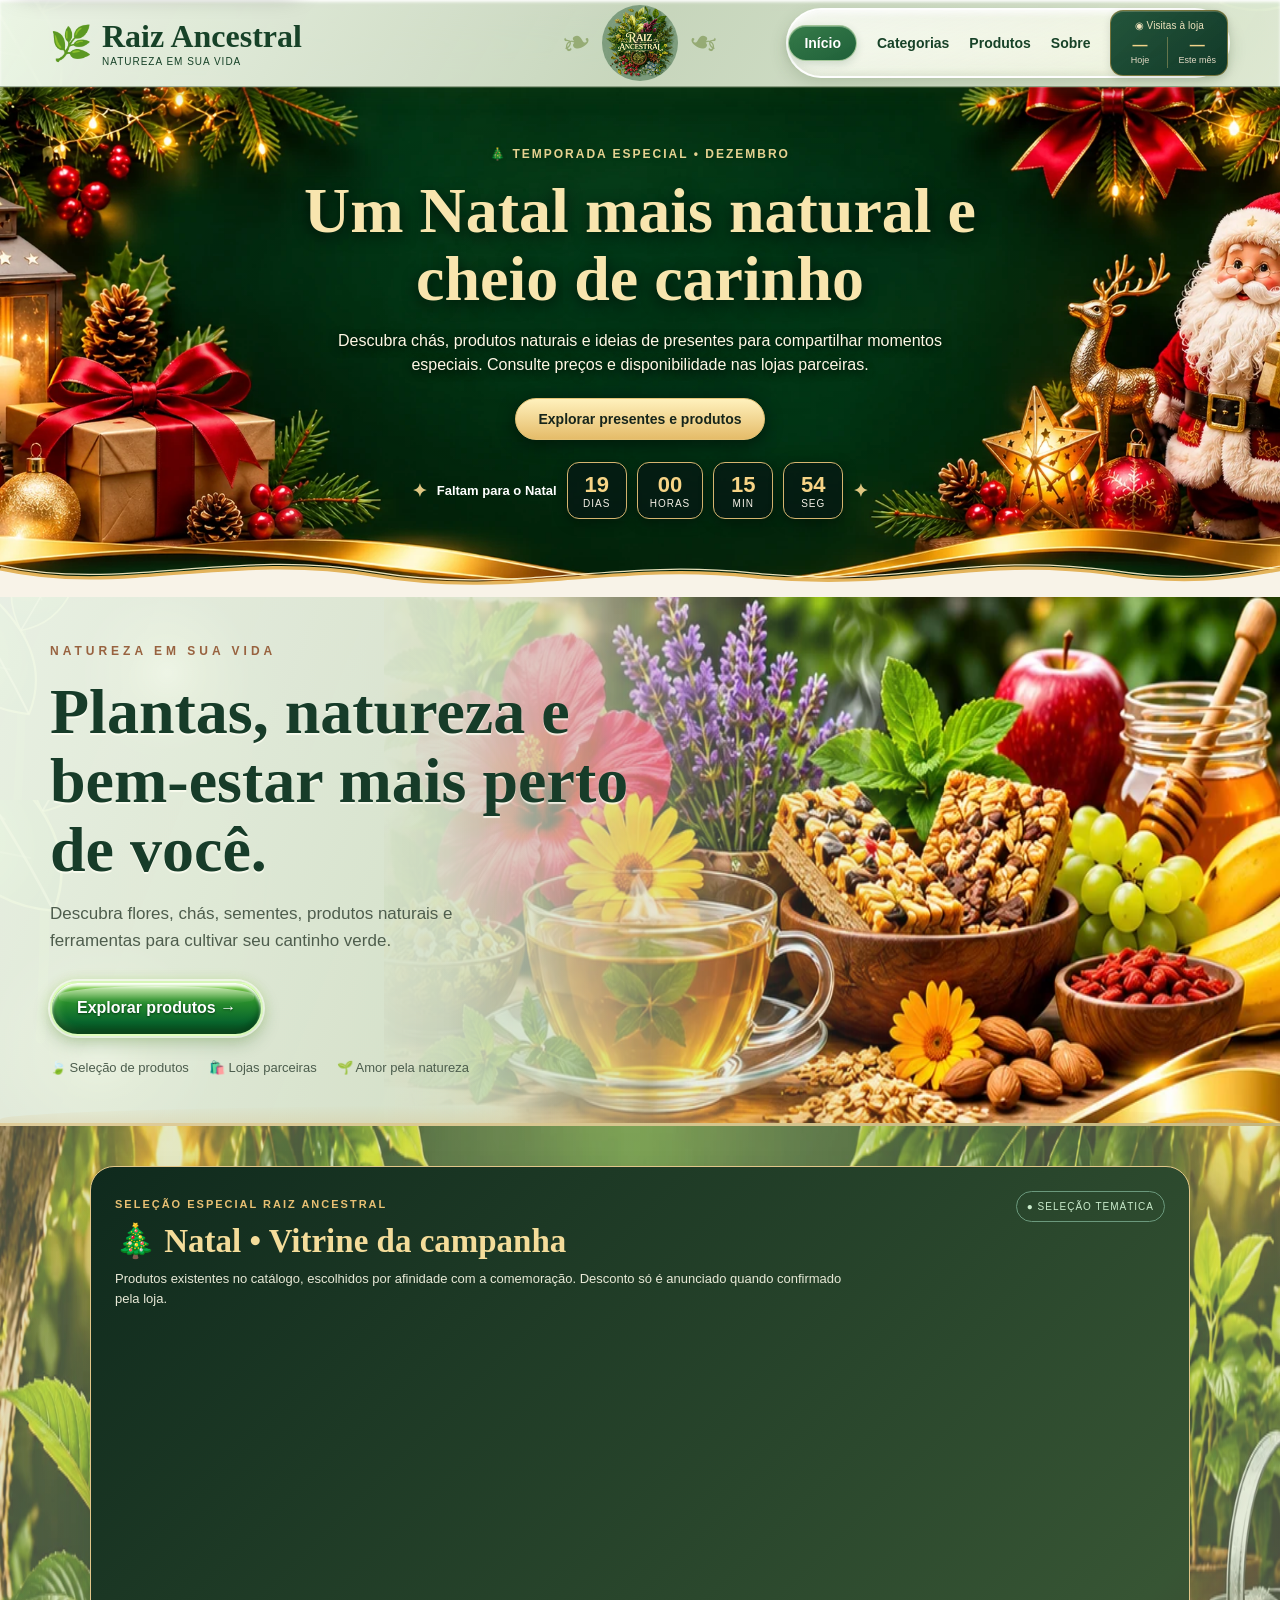
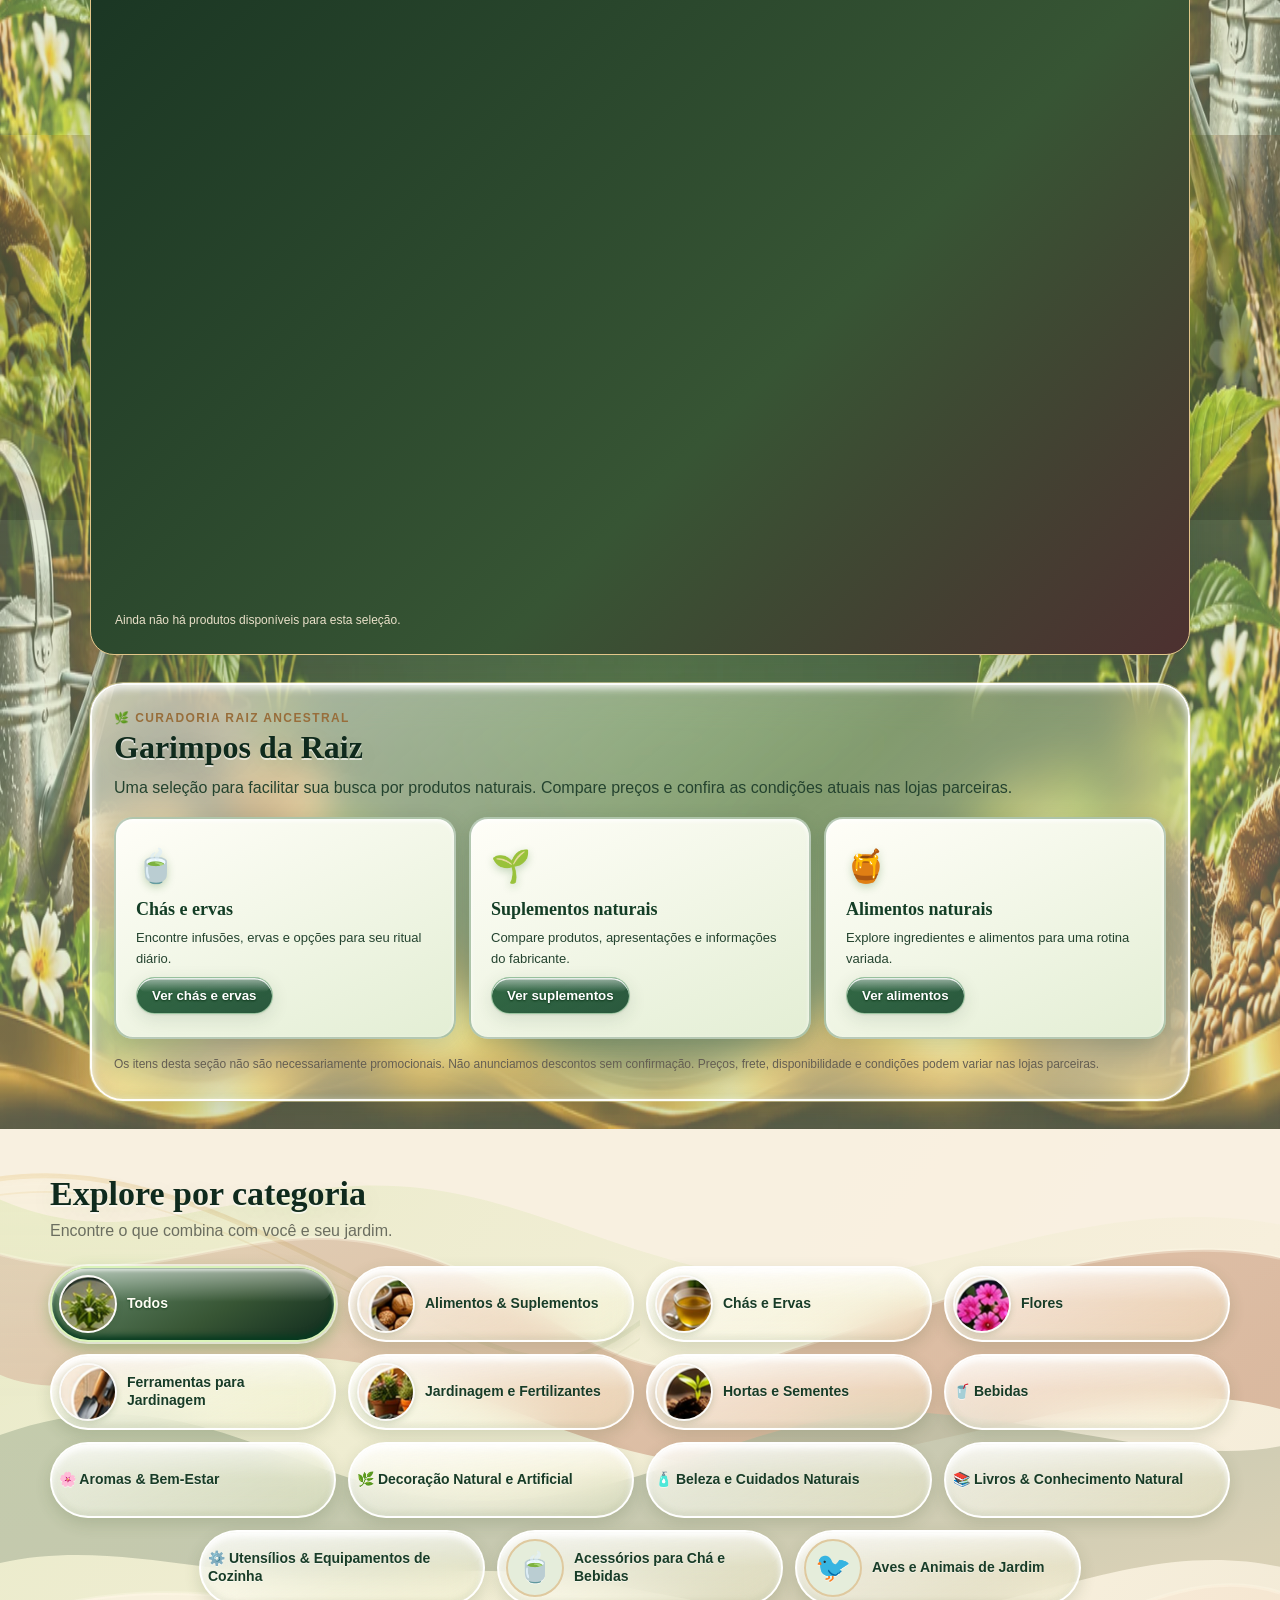
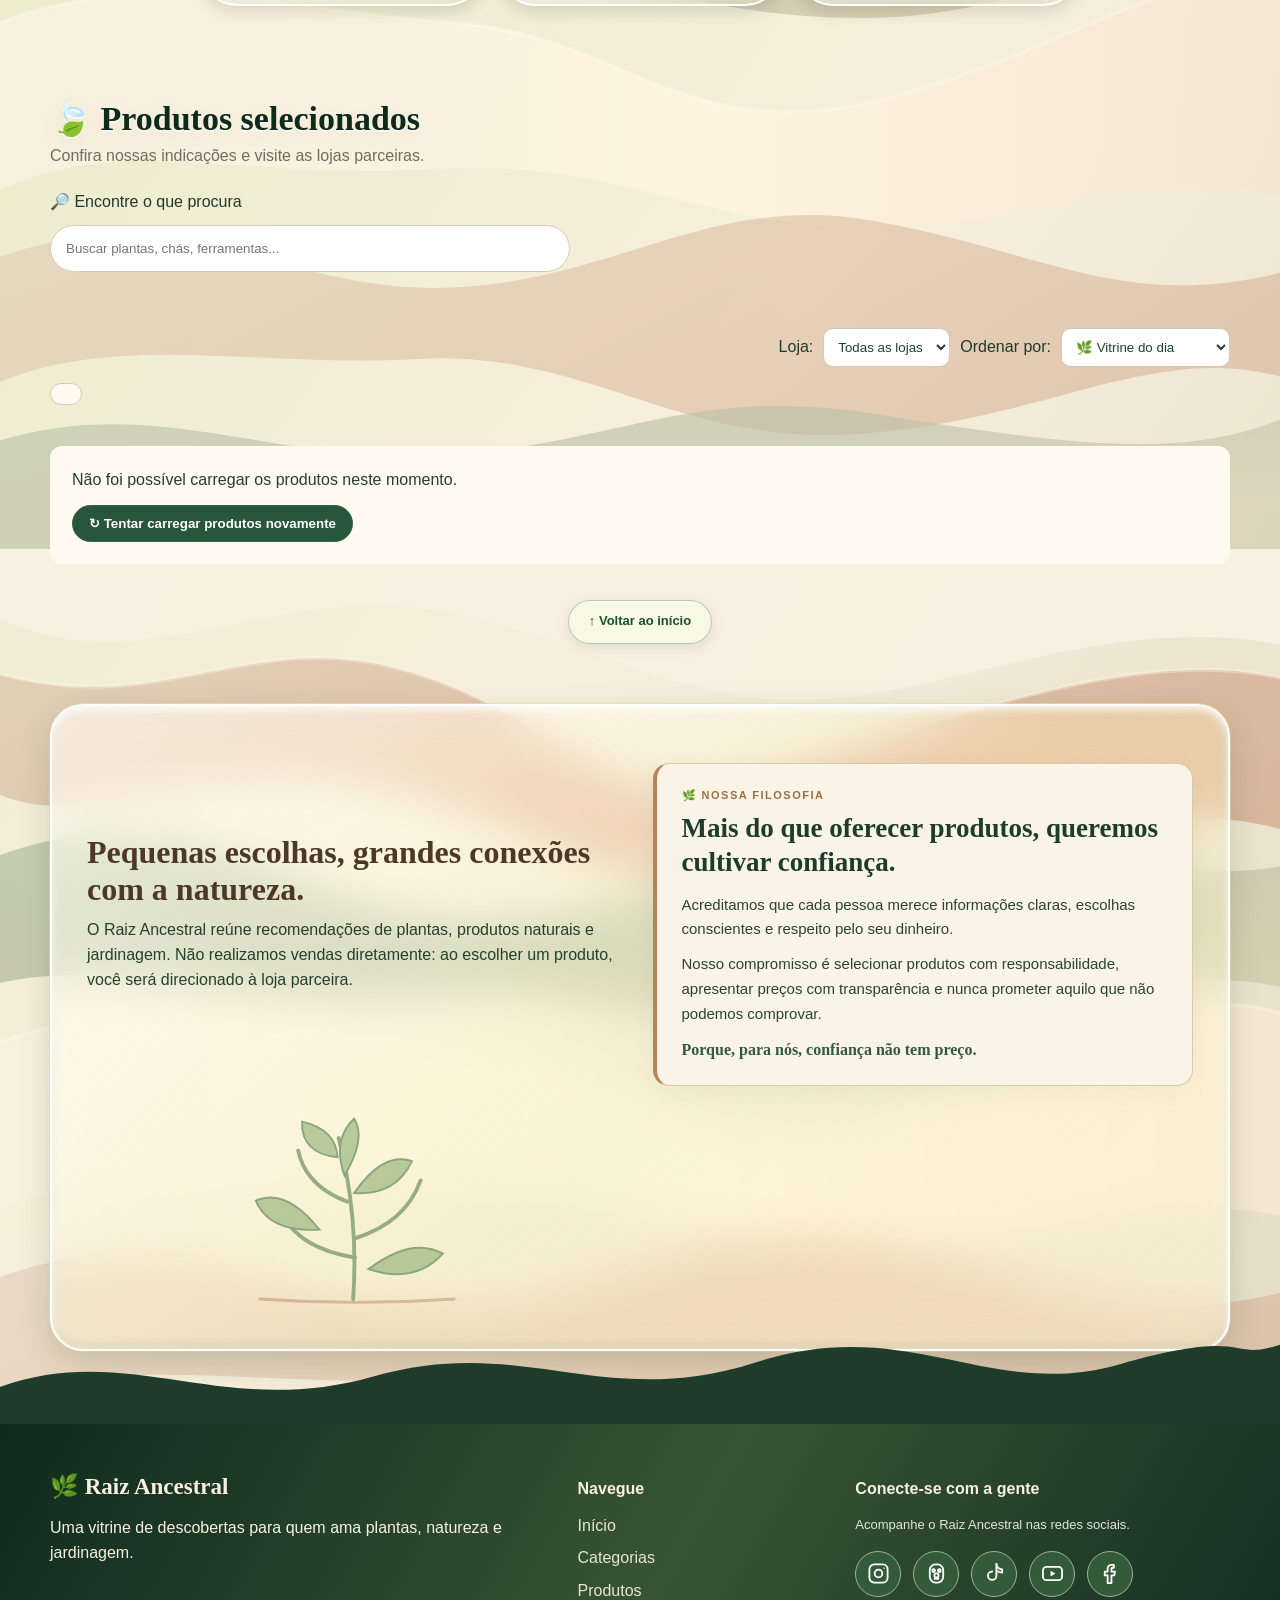
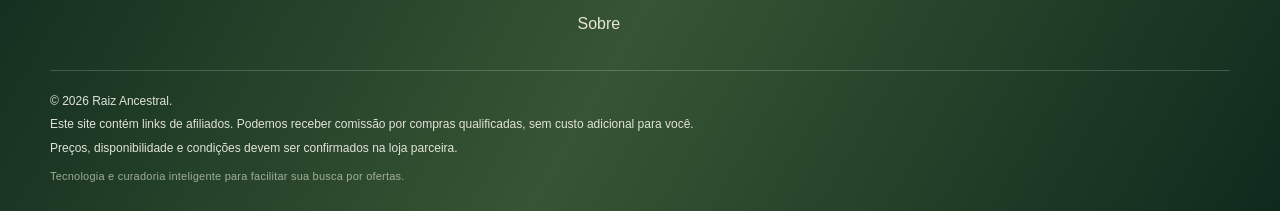
==== commit 3aeb9a67: "Ampliar painel vertical para 5 a 8 cartões visíveis e informar quantidade real de promoções distinta" ====
--- a/index.html
+++ b/index.html
@@ -1161,6 +1161,38 @@
 .raiz-bf-item .raiz-bf-item-price{font-variant-numeric:tabular-nums}
 @media(max-width:650px){.raiz-daily-section{padding:15px}.raiz-daily-header{flex-wrap:wrap}.raiz-daily-item{width:176px;flex-basis:176px}.raiz-daily-item img{height:90px}}
 @media(prefers-reduced-motion:reduce){.raiz-daily-track.raiz-daily-running,.raiz-bf-track.raiz-bf-moving{animation:none!important}.raiz-daily-viewport,.raiz-bf-viewport{overflow-x:auto;mask-image:none;-webkit-mask-image:none}}
+
+/* V14.1 — janela ampliada para 5–8 cartões visíveis em telas grandes.
+   A quantidade de promoções distintas depende exclusivamente da API. */
+.raiz-bf-live .raiz-bf-viewport{
+  height:870px!important;
+  max-height:none!important;
+  mask-image:linear-gradient(transparent,#000 3%,#000 97%,transparent)!important;
+  -webkit-mask-image:linear-gradient(transparent,#000 3%,#000 97%,transparent)!important;
+}
+.raiz-bf-live .raiz-bf-item{
+  min-height:110px;
+  gap:15px;
+  padding:10px 13px;
+  box-sizing:border-box;
+}
+.raiz-bf-live .raiz-bf-item img{height:88px;width:88px;flex-basis:88px}
+.raiz-bf-live .raiz-bf-item h3{font-size:15px;line-height:1.28}
+.raiz-bf-live .raiz-bf-status{margin-top:17px;line-height:1.6}
+@media(max-width:850px){
+ .raiz-bf-live .raiz-bf-viewport{height:760px!important}
+}
+@media(max-width:650px){
+ .raiz-bf-live .raiz-bf-viewport{height:590px!important}
+ .raiz-bf-live .raiz-bf-item{padding:9px;gap:10px}
+ .raiz-bf-live .raiz-bf-item img{width:66px;height:66px;flex-basis:66px}
+ .raiz-bf-live .raiz-bf-item h3{font-size:13px}
+}
+@media(prefers-reduced-motion:reduce){
+ .raiz-bf-live .raiz-bf-viewport{
+  overflow-y:auto!important;mask-image:none!important;-webkit-mask-image:none!important;
+ }
+}
 </style>
 </head>
 <body>
@@ -2319,7 +2351,7 @@
    if(offers.length){
     runTrack(vertical,offers.slice(0,8),'vertical');
     seasonal.querySelector('#raiz-campaign-indicator').textContent='● DESCONTOS INFORMADOS PELA API';
-    statusV.textContent='Produtos consultados na Shopee. Os descontos e preços podem mudar; confirme tudo na loja.';
+    statusV.textContent=offers.length+' oferta(s) distinta(s) com desconto indicado pela API Shopee. A rolagem repete os produtos para manter o movimento contínuo. Confira valores e condições na loja.';
    }else showCurated('black','A API não confirmou descontos neste lote. Exibindo seleção temática sem promessa de promoção.');
   }catch{showCurated('black','Consulta a descontos indisponível. Exibindo produtos do catálogo sem alegação de promoção.')}
   finally{bfPending=false}
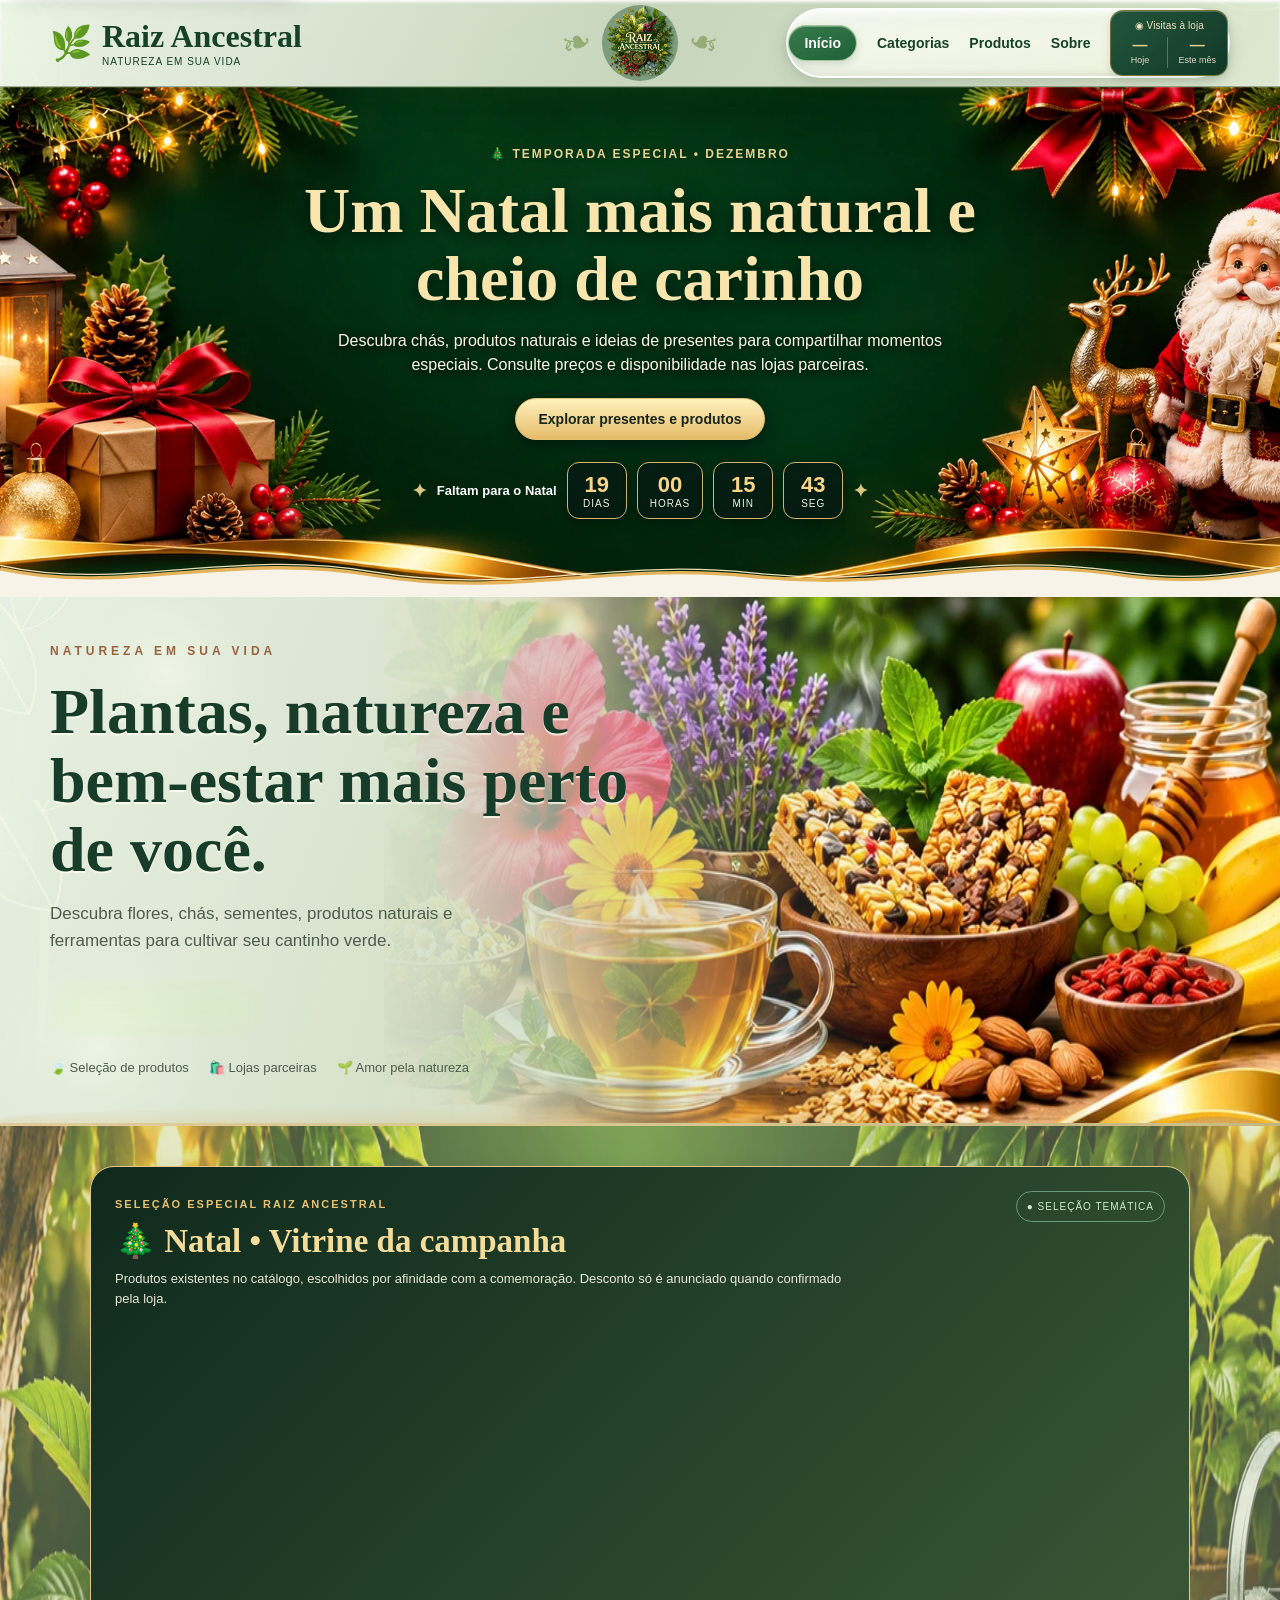
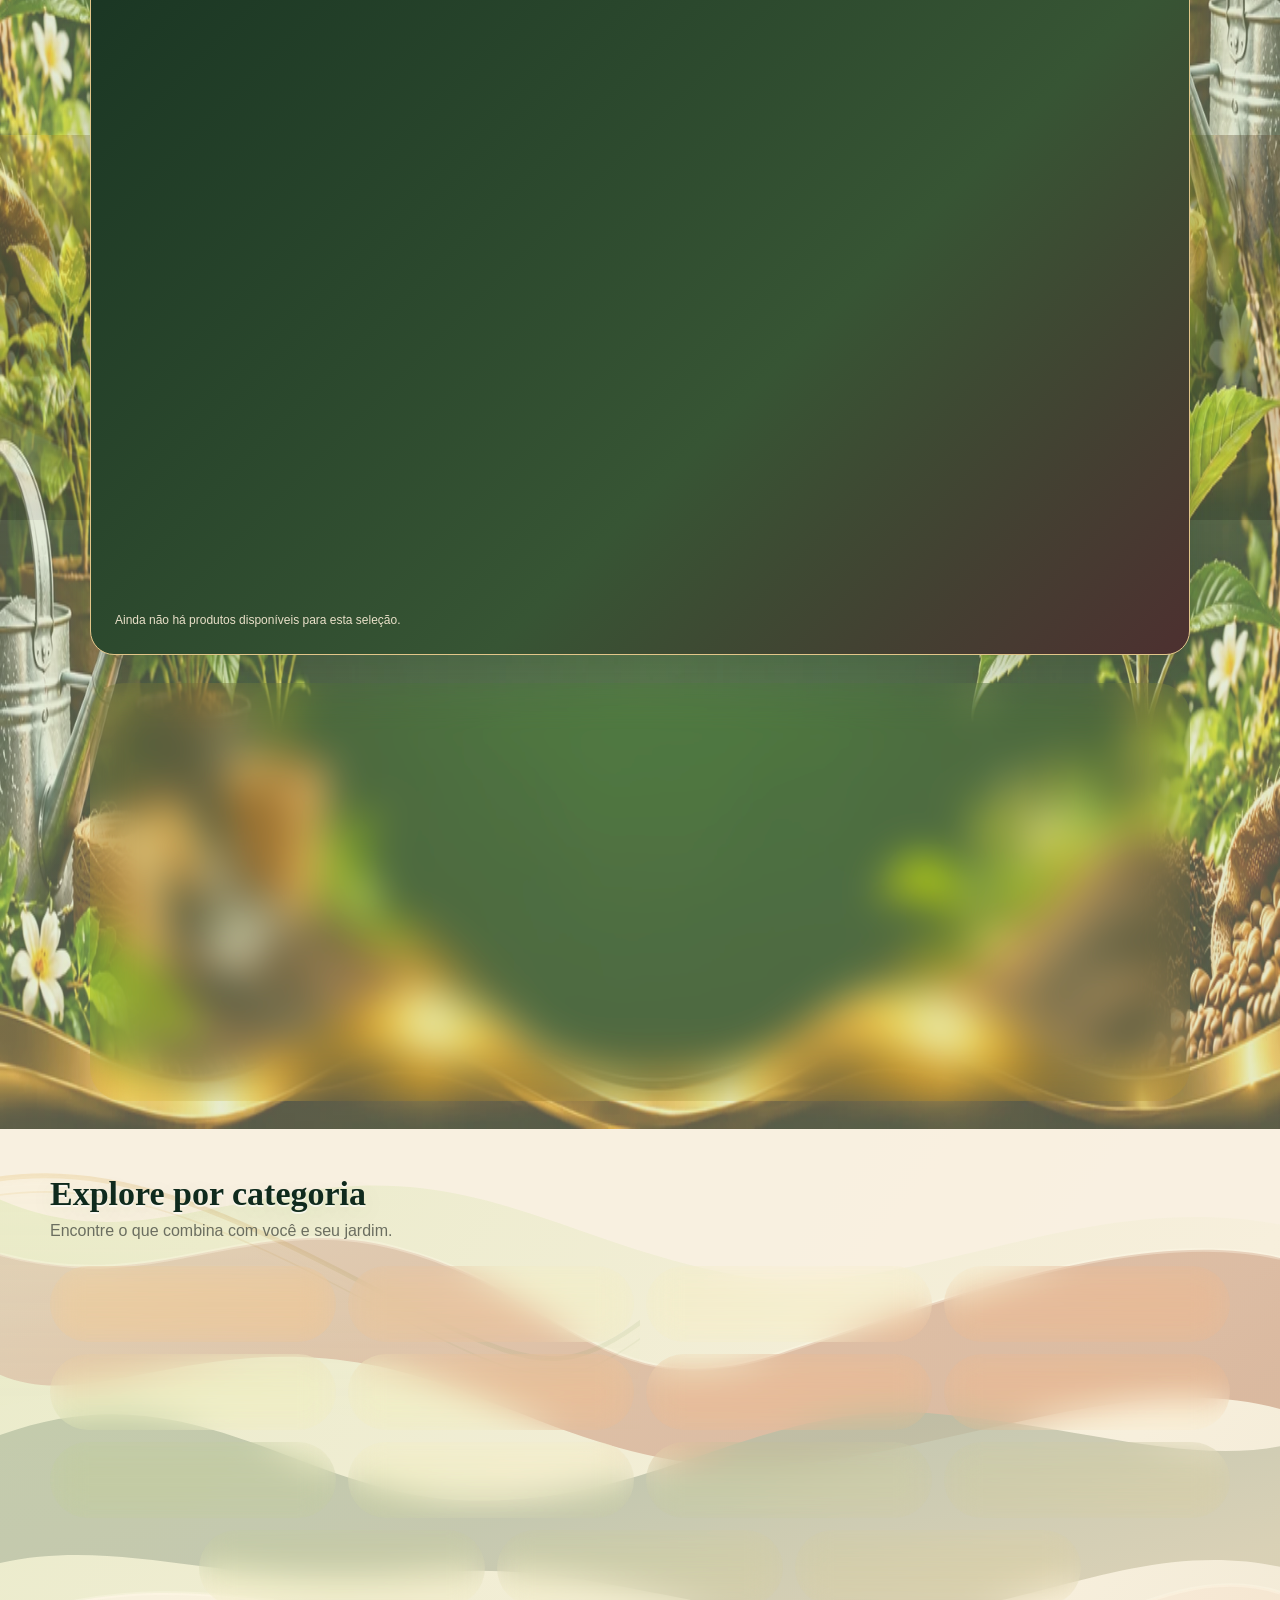
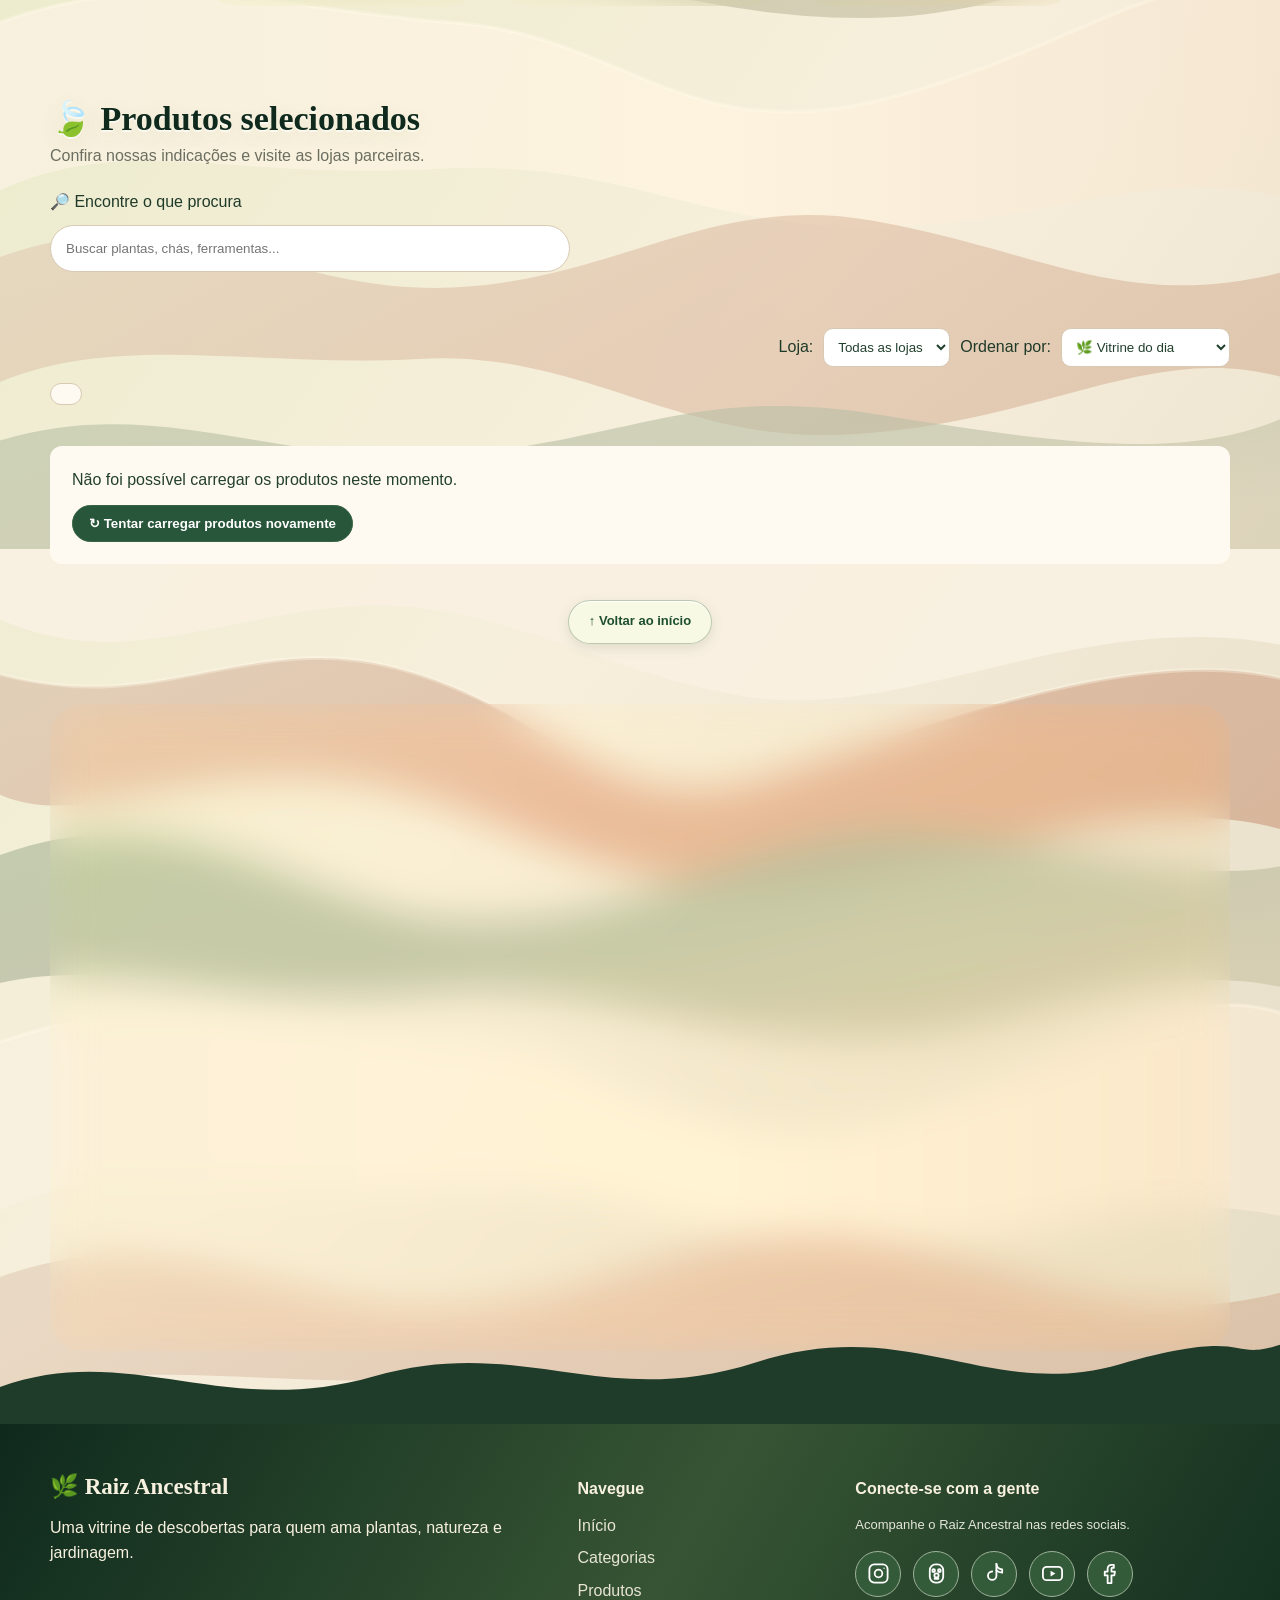
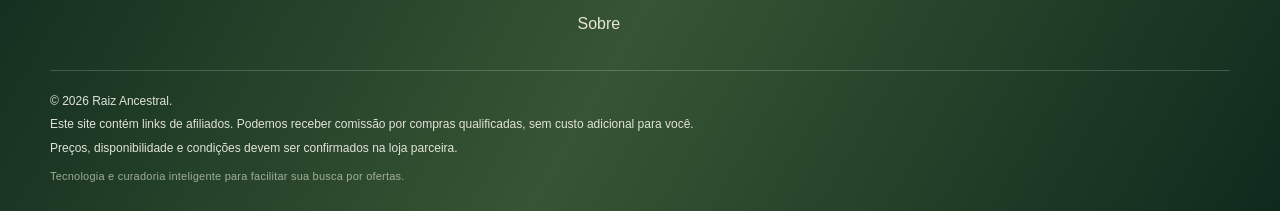
==== commit f1b9fdb7: "Evoluir vitrines com sinais anônimos de cliques, diversidade, relevância e rotação diária sem repeti" ====
--- a/index.html
+++ b/index.html
@@ -2154,7 +2154,19 @@
     }
     section.hidden=false;if(notice)notice.hidden=true;previous=season;
   }
-  window.addEventListener('raiz:catalogo-carregado',event=>{items=Array.isArray(event.detail?.produtos)?event.detail.produtos:[];render()});
+  async function loadSignals(){
+  try{
+   const r=await fetch('/api/vitrine-sinais',{cache:'default',signal:AbortSignal.timeout(9000)});
+   if(!r.ok)throw Error('Sinais indisponíveis');
+   const data=await r.json();
+   if(!Array.isArray(data.sinais))return;
+   signals=new Map(data.sinais.filter(x=>Number.isSafeInteger(Number(x.id))&&Number(x.id)>0).map(x=>[Number(x.id),x]));
+   // A API é agregada e anônima. Não há cookies nem perfis individuais.
+   lastDay='';lastSeason='';render();
+  }catch{/* Sem sinais, seleciona normalmente por tema, variedade e dia. */}
+ }
+ void loadSignals();
+ window.addEventListener('raiz:catalogo-carregado',event=>{items=Array.isArray(event.detail?.produtos)?event.detail.produtos:[];render()});
   window.addEventListener('raiz:admin-tests-unlocked',()=>{unlocked=true;render()});
   const obs=new MutationObserver(()=>{if(document.body.dataset.season!==previous)render()});
   obs.observe(document.body,{attributes:true,attributeFilter:['data-season']});
@@ -2267,18 +2279,71 @@
   spring:['Primavera','🌸','flor;rosa;muda;semente;jardim;horta'],
   birthday:['Aniversário Raiz Ancestral','🌿','cha;planta;semente;flor;livro;aroma']
  };
- let catalog=[],lastDay='',lastSeason='',lastBfQuery=0,bfPending=false;
+ let catalog=[],lastDay='',lastSeason='',lastBfQuery=0,bfPending=false,signals=new Map();
  function brazilDay(){
   const parts=new Intl.DateTimeFormat('en-CA',{timeZone:'America/Sao_Paulo',year:'numeric',month:'2-digit',day:'2-digit'}).formatToParts(new Date());
   const d=Object.fromEntries(parts.filter(x=>x.type!=='literal').map(x=>[x.type,x.value]));
   return d.year+'-'+d.month+'-'+d.day;
  }
  function dayNumber(iso){return Math.floor(Date.parse(iso+'T12:00:00Z')/86400000)}
- function pick(items,count,seed){
+ /* Curadoria transparente: popularidade agregada (peso limitado), pertinência
+    temática, variação diária e diversidade de categoria e loja.
+    Não classifica como desconto nem cria informações sobre o anúncio. */
+ function hash32(value){
+  let h=2166136261;
+  for(const c of String(value)){h^=c.charCodeAt(0);h=Math.imul(h,16777619)}
+  return (h>>>0)/4294967296;
+ }
+ function scoreProduct(p,season,seed){
+  const id=Number(p.id),m=signals.get(id)||{cliques_7d:0,cliques_30d:0};
+  const recent=Math.min(3,Math.max(0,Number(m.cliques_7d)||0));
+  const month=Math.min(10,Math.max(0,Number(m.cliques_30d)||0));
+  const popularity=Math.min(2.4,Math.log2(1+recent)*.7+Math.log2(1+month)*.32);
+  const keywords=themes[season]?.[2]?.split(';')||[];
+  const hay=norm(p.nome+' '+p.categoria+' '+(p.descricao||''));
+  const matches=keywords.reduce((acc,k)=>acc+(hay.includes(norm(k))?1:0),0);
+  const relevance=season==='normal'?0:Math.min(2,matches)*3.3;
+  const exploration=hash32(seed+':'+id+':raiz-v14')*4.4;
+  return {p,matches,score:relevance+popularity+exploration};
+ }
+ function chooseSmart(items,count,season,seed,exclude=new Set()){
   if(!items.length)return [];
-  const ordered=[...items].sort((a,b)=>Number(a.id)-Number(b.id));
-  const offset=((seed*7)%ordered.length+ordered.length)%ordered.length;
-  return Array.from({length:Math.min(count,ordered.length)},(_,i)=>ordered[(offset+i)%ordered.length]);
+  const scored=items.map(p=>scoreProduct(p,season,seed));
+  const relevant=season==='normal'?scored:scored.filter(x=>x.matches>0);
+  // Produtos fora do tema só complementam a seleção quando há poucos pertinentes.
+  const pool=(relevant.length>=count?relevant:scored).sort((a,b)=>b.score-a.score||Number(a.p.id)-Number(b.p.id));
+  const chosen=[],seen=new Set(),byCategory=new Map(),byShop=new Map();
+  const categoryLimit=count>=6?2:1;
+  const storeLimit=Math.max(2,Math.ceil(count*.5));
+  const passes=[
+   {skip:true,limits:true},{skip:true,limits:false},
+   {skip:false,limits:true},{skip:false,limits:false}
+  ];
+  for(const pass of passes){
+   for(const x of pool){
+    const p=x.p,id=String(p.id);
+    if(seen.has(id)||pass.skip&&exclude.has(id))continue;
+    const category=norm(p.categoria)||'outras';
+    const store=norm(p.loja)||'loja';
+    if(pass.limits&&((byCategory.get(category)||0)>=categoryLimit||(byShop.get(store)||0)>=storeLimit))continue;
+    chosen.push(p);seen.add(id);
+    byCategory.set(category,(byCategory.get(category)||0)+1);
+    byShop.set(store,(byShop.get(store)||0)+1);
+    if(chosen.length>=count)return chosen;
+   }
+  }
+  return chosen;
+ }
+ function rotatingSelection(items,count,season){
+  const today=dayNumber(brazilDay());
+  const yesterday=chooseSmart(items,count,season,today-1);
+  const candidates=season==='normal'?items:items.filter(p=>{
+   const keys=themes[season]?.[2]?.split(';')||[];
+   const hay=norm(p.nome+' '+p.categoria+' '+(p.descricao||''));
+   return keys.some(k=>hay.includes(norm(k)));
+  });
+  const skip=candidates.length>=count*2?new Set(yesterday.map(p=>String(p.id))):new Set();
+  return chooseSmart(items,count,season,today,skip);
  }
  function storeKey(p){
   const store=norm(p.loja);
@@ -2317,28 +2382,20 @@
  function eligible(){return catalog.filter(p=>p&&p.id&&p.nome&&validUrl(p.link_afiliado)&&String(p.loja||'').trim())}
  function asItem(p){return {id:p.id,nome:p.nome,imagem:p.imagem_url,loja:p.loja,link:p.link_afiliado,preco:p.preco,confirmed:false}}
  function renderDaily(){
-  const items=pick(eligible(),8,dayNumber(brazilDay())).map(asItem);
+  const items=rotatingSelection(eligible(),8,'normal').map(asItem);
   daily.hidden=!items.length;
   if(!items.length){statusH.textContent='Nenhum produto ativo disponível para a seleção de hoje.';horizontal.replaceChildren();return}
   runTrack(horizontal,items,'horizontal');
-  statusH.textContent='Seleção atualizada por dia, pelo horário de Brasília. Consulte sempre o anúncio da loja.';
+  statusH.textContent='Curadoria diária com variedade de categorias e lojas. A popularidade considera cliques agregados, quando disponíveis. Preços devem ser confirmados na loja.';
  }
  function themedSelection(season){
-  const items=eligible();
-  const keywords=themes[season]?.[2]?.split(';')||[];
-  const ranked=items.map(p=>{
-   const hay=norm(p.nome+' '+p.categoria+' '+(p.descricao||''));
-   const points=keywords.reduce((n,k)=>n+(hay.includes(norm(k))?1:0),0);
-   return {p,points};
-  }).filter(x=>x.points>0).sort((a,b)=>b.points-a.points||Number(a.p.id)-Number(b.p.id));
-  const strong=ranked.map(x=>x.p);
-  return pick(strong.length>=6?strong:strong.concat(items.filter(p=>!strong.some(x=>x.id===p.id))),6,dayNumber(brazilDay())).map(asItem);
+  return rotatingSelection(eligible(),8,season).map(asItem);
  }
  function showCurated(season,message){
   const items=themedSelection(season);
   runTrack(vertical,items,'vertical');
   seasonal.querySelector('#raiz-campaign-indicator').textContent='● SELEÇÃO TEMÁTICA';
-  statusV.textContent=items.length?(message||'Seleção temática renovada diariamente. Não há descontos confirmados nesta seleção.'):'Ainda não há produtos disponíveis para esta seleção.';
+  statusV.textContent=items.length?(message||'Curadoria temática com variedade e renovação diária. A seleção não comprova descontos.'):'Ainda não há produtos disponíveis para esta seleção.';
  }
  async function bfOffers(season){
   if(season!=='black'||brazilDay()!=='2026-11-27'||bfPending||Date.now()-lastBfQuery<20*60*1000)return;
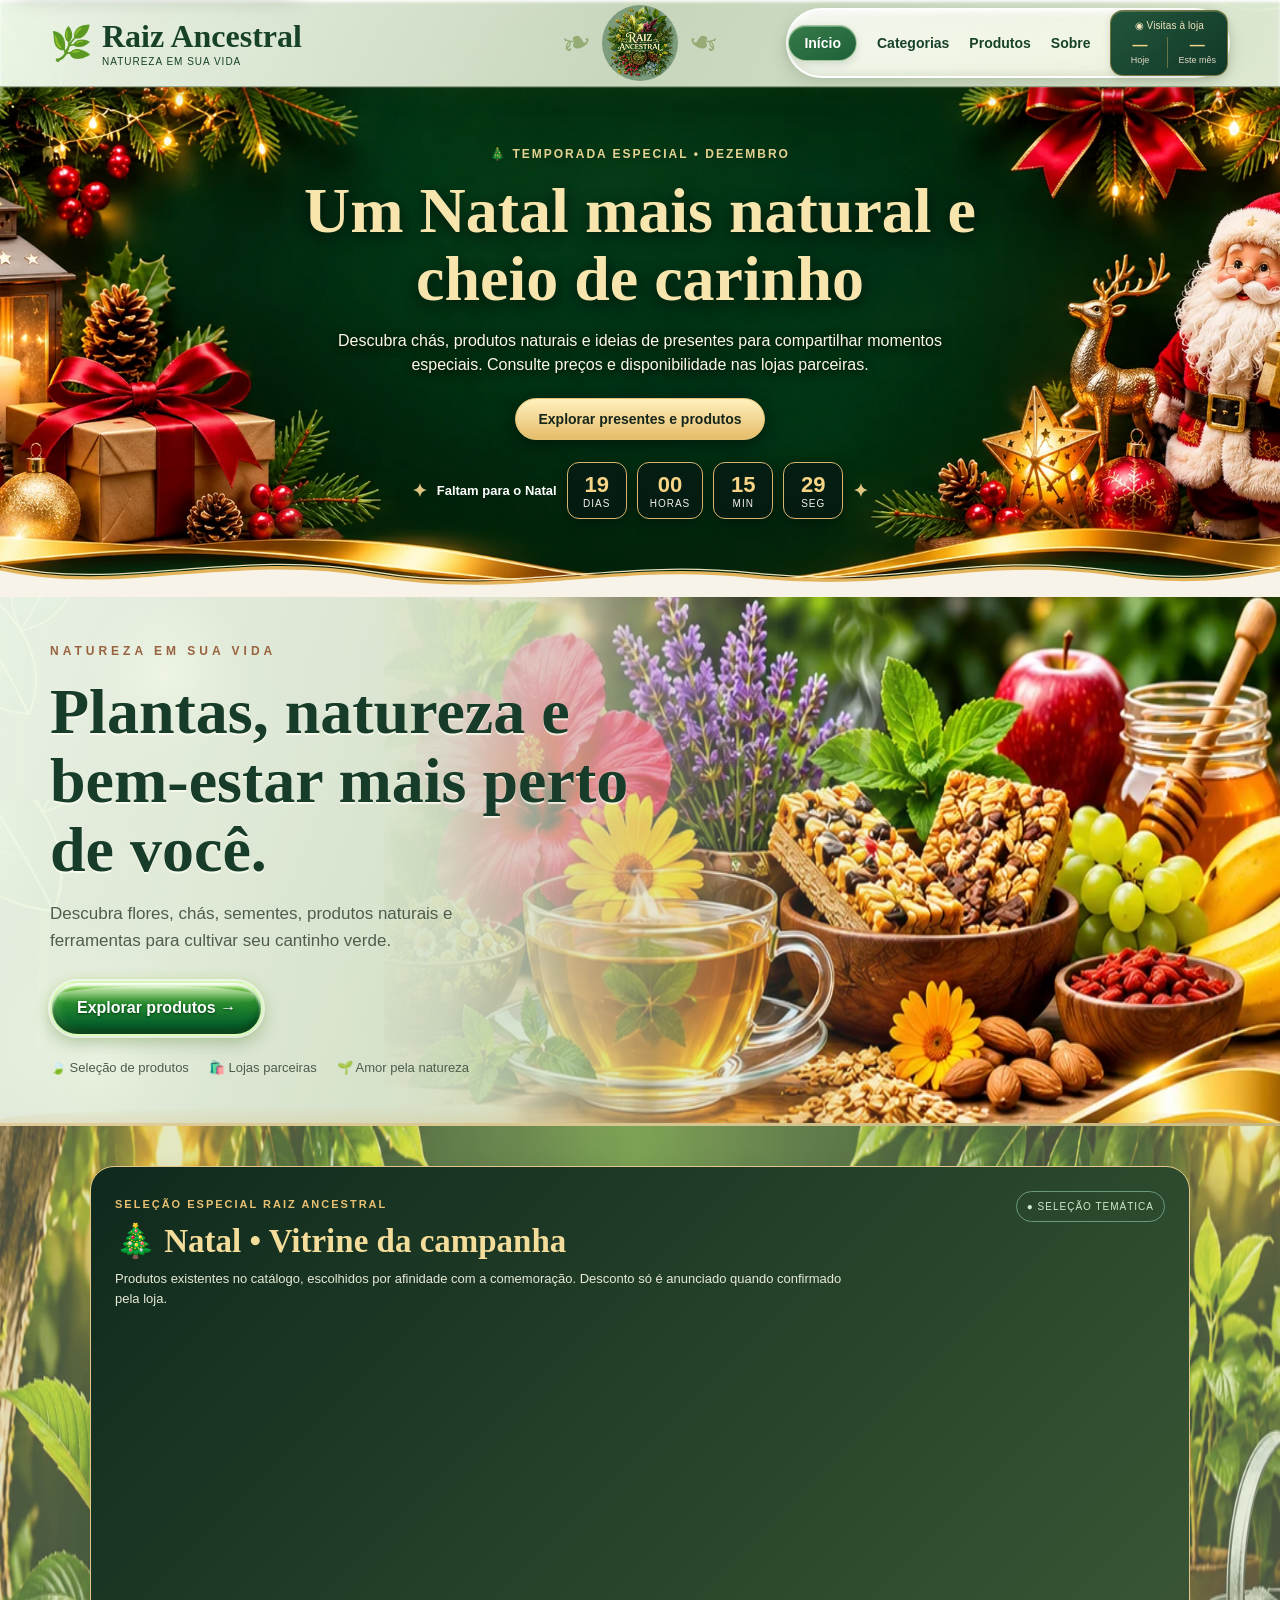
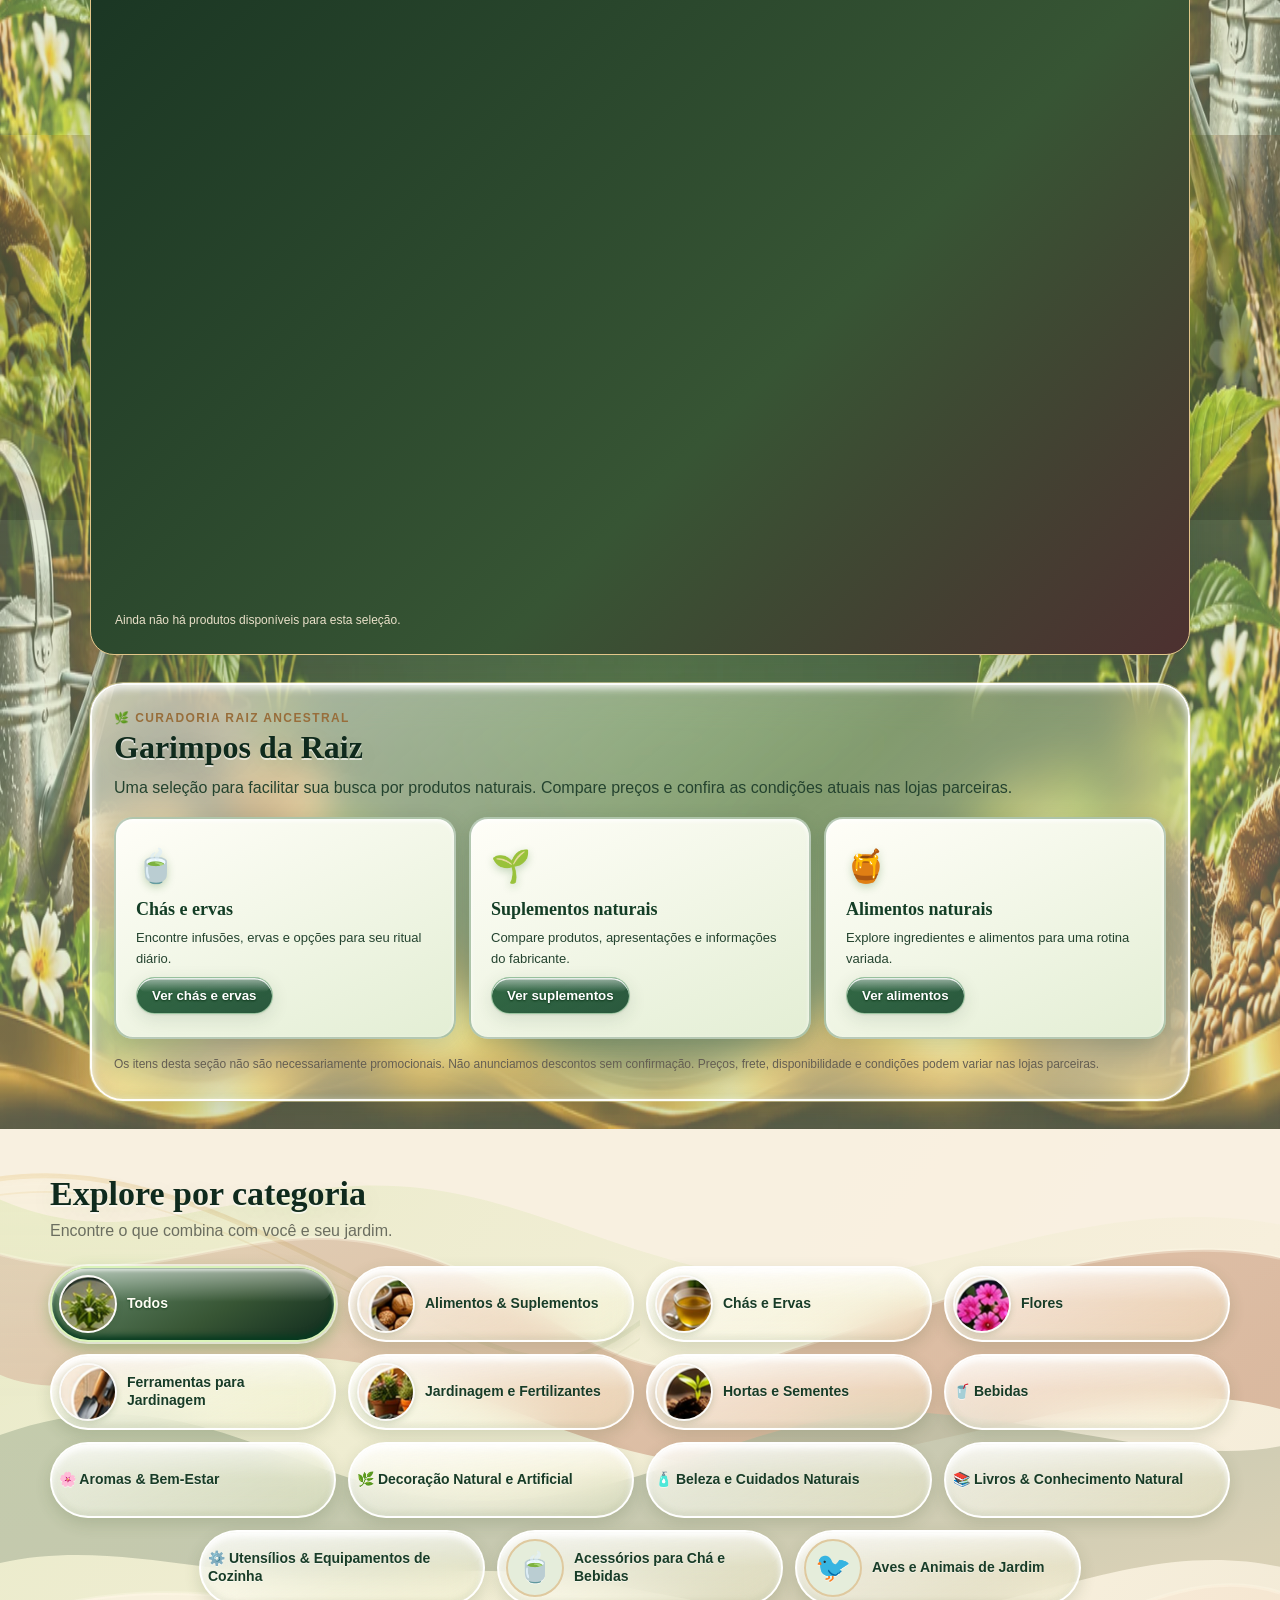
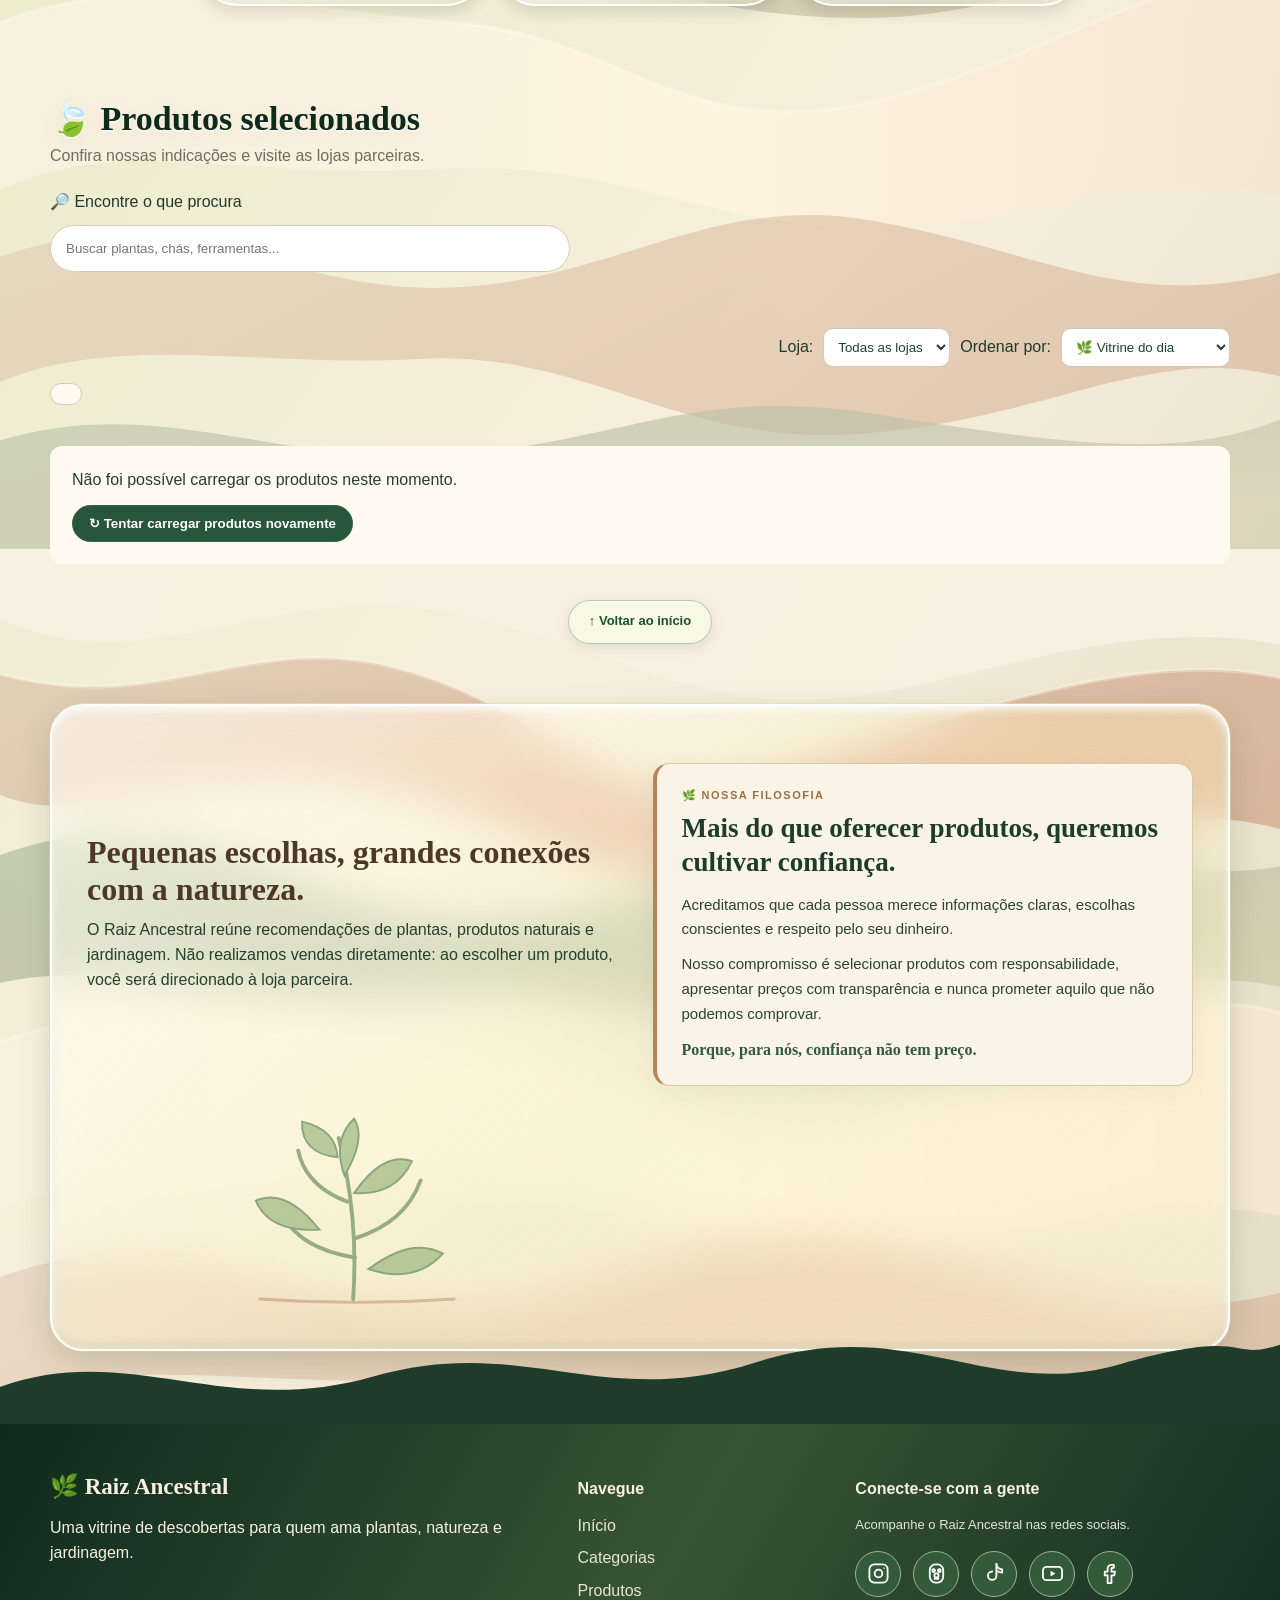
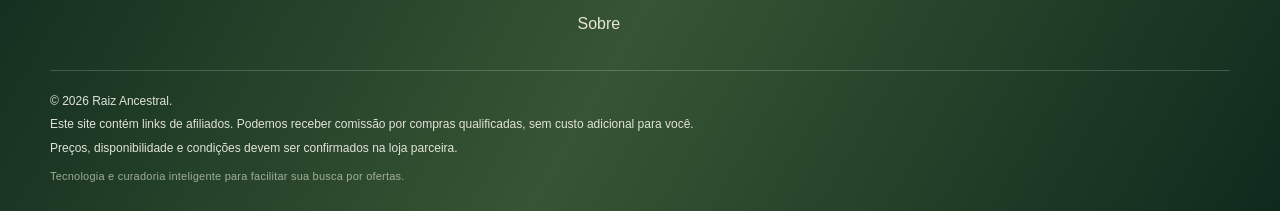
==== commit 2c6374b2: "Manter links clicáveis e contabilização anônima nas cópias do carrossel contínuo" ====
--- a/index.html
+++ b/index.html
@@ -2352,12 +2352,13 @@
  function link(p,duplicate=false){
   const a=document.createElement('a');a.href=p.link;a.target='_blank';a.rel='sponsored noopener noreferrer';
   a.dataset.store=storeKey(p);a.textContent='Ver na '+String(p.loja||'loja');
-  if(!duplicate)a.addEventListener('click',()=>window.raizRegistrarSaidaLoja?.(p.id));
+  if(duplicate)a.tabIndex=-1; // Cópia visual: não duplicar na navegação por teclado.
+  a.addEventListener('click',()=>window.raizRegistrarSaidaLoja?.(p.id));
   return a;
  }
  function card(p,type,duplicate=false){
   const a=document.createElement('article');a.className=type==='vertical'?'raiz-bf-item':'raiz-daily-item';
-  if(duplicate){a.setAttribute('aria-hidden','true');a.inert=true}
+  if(duplicate)a.setAttribute('aria-hidden','true'); // Mantém clique por mouse sem duplicar leitura assistiva.
   if(validUrl(p.imagem)){
    const img=document.createElement('img');img.src=p.imagem;img.alt='';img.loading='lazy';a.append(img);
   }
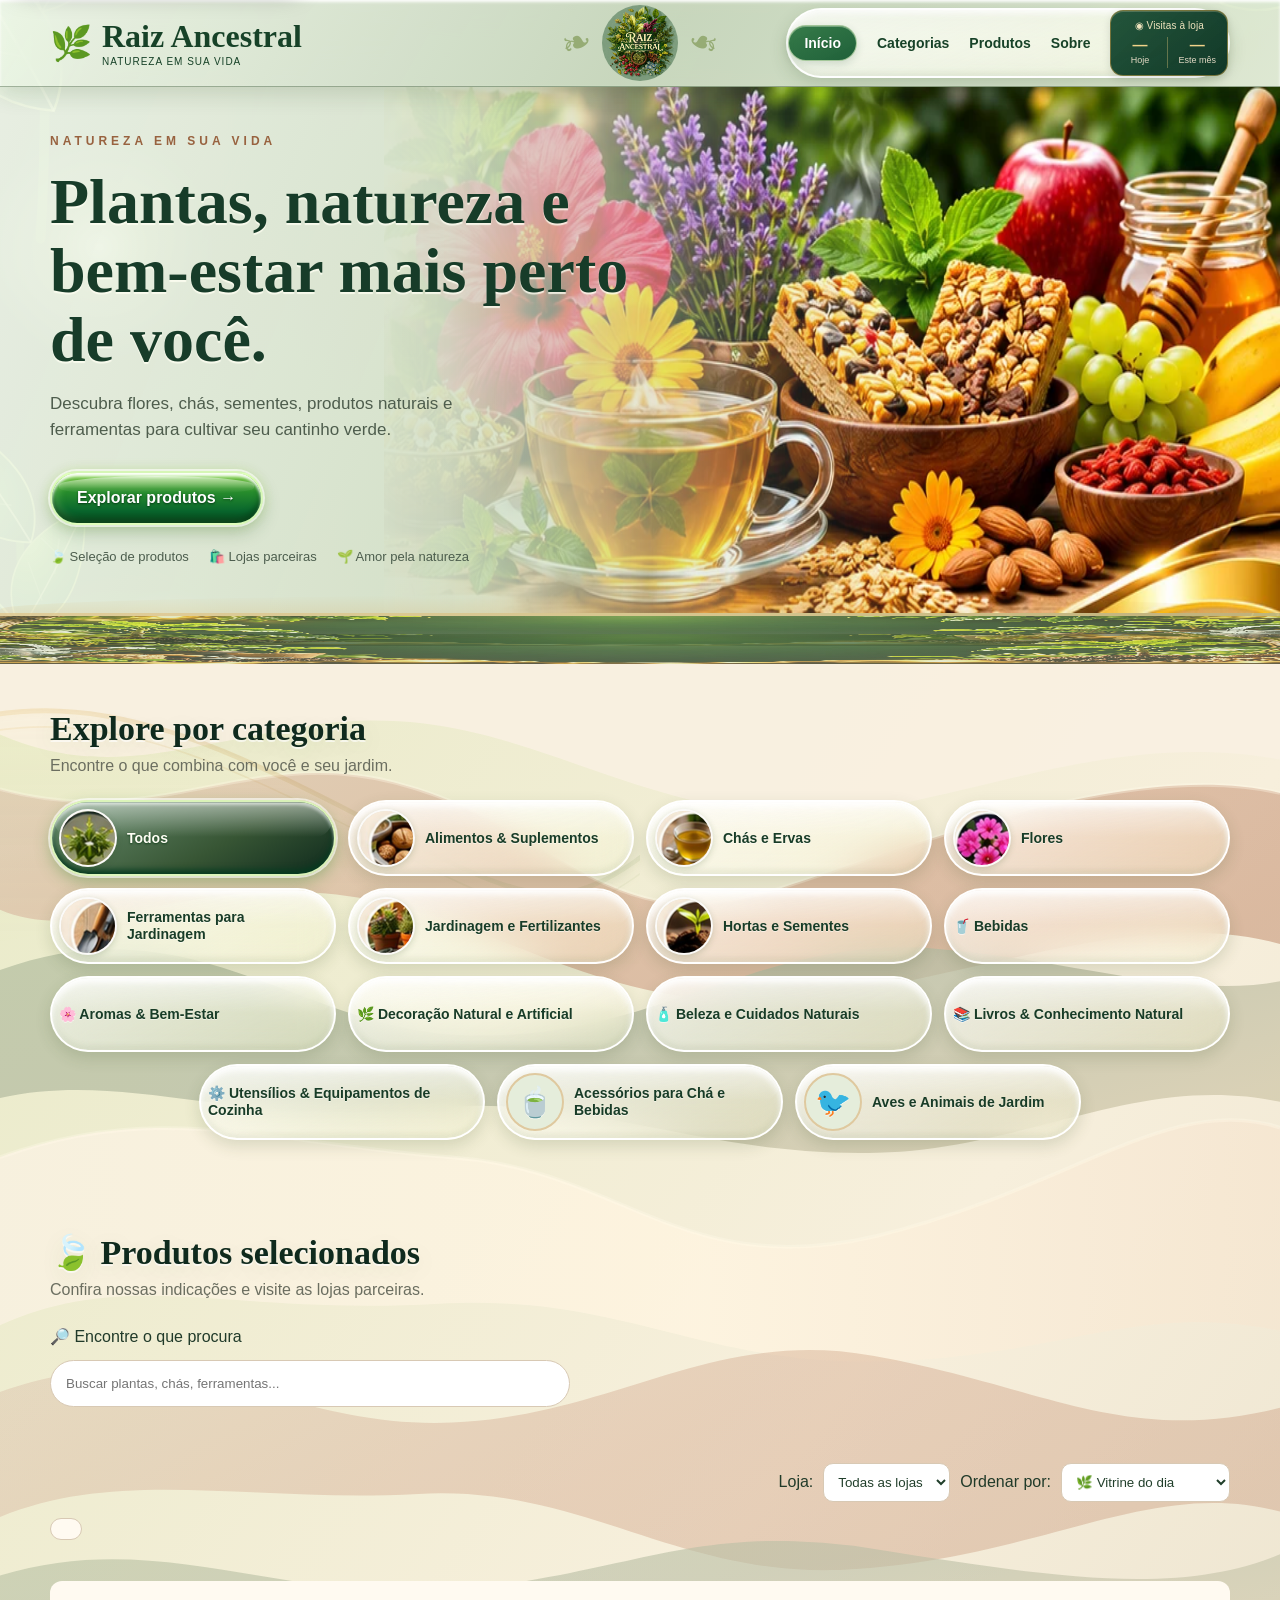
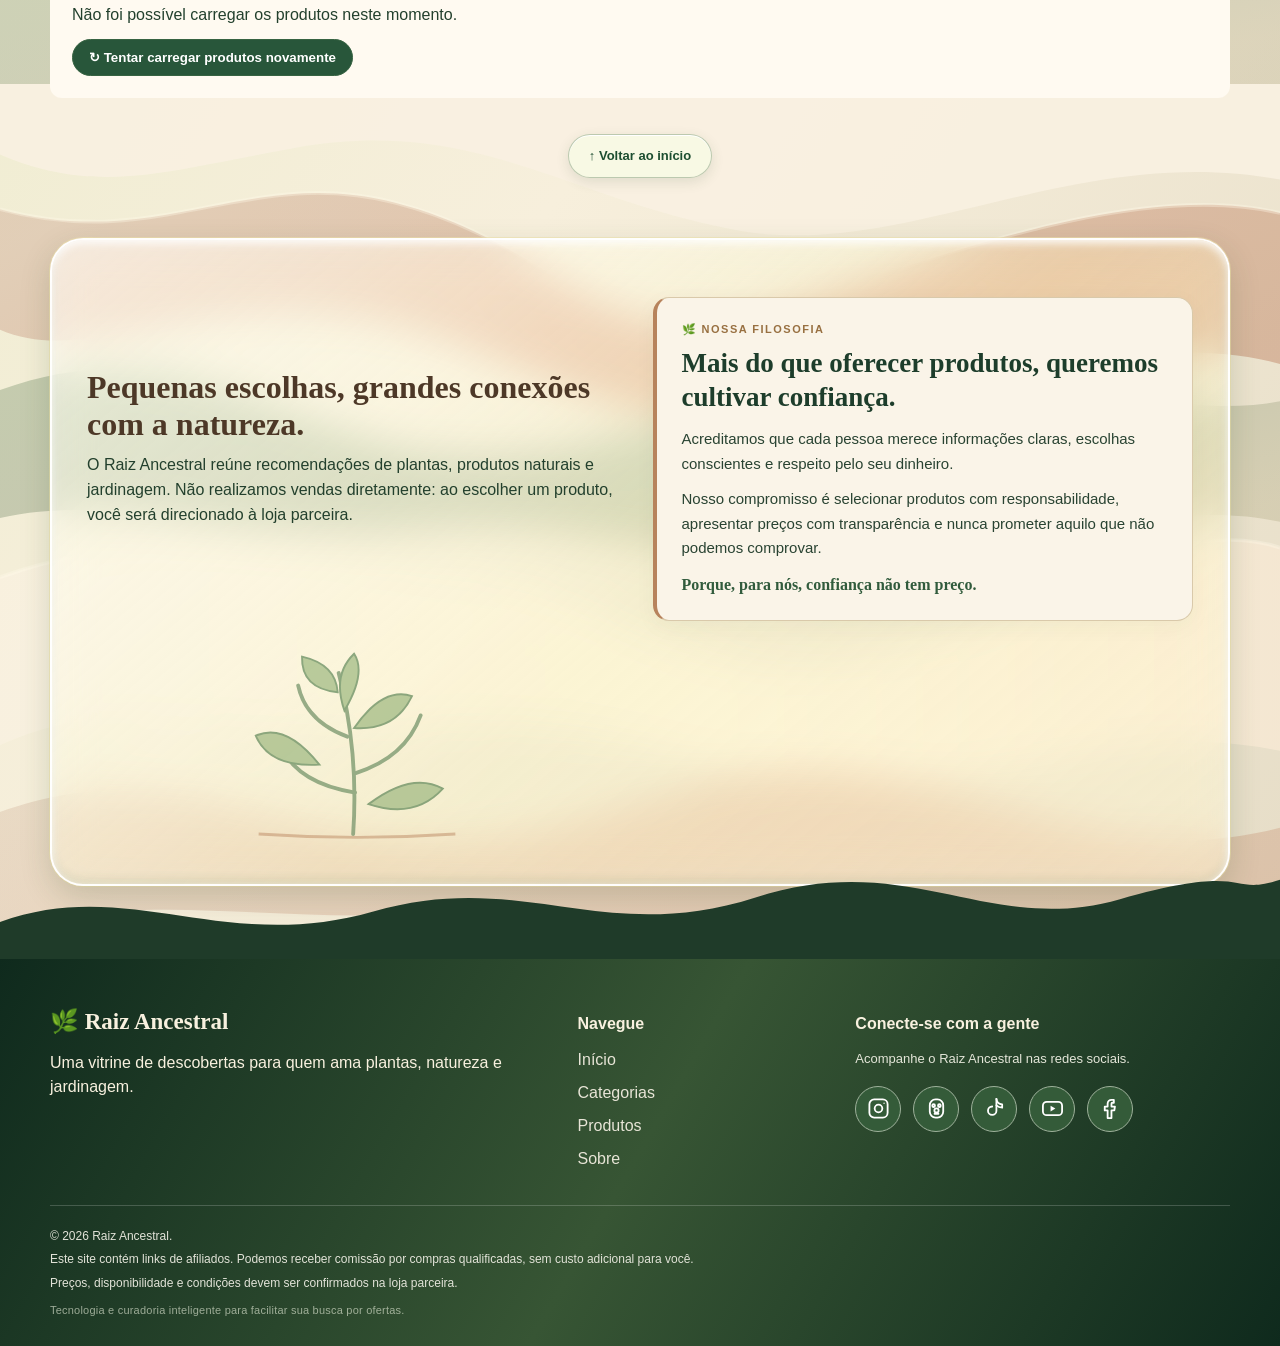
==== commit fb45ad2a: "Encerrar campanhas à meia-noite de Brasília e iniciar preparação 10 dias antes, preservando simulado" ====
--- a/index.html
+++ b/index.html
@@ -1989,29 +1989,35 @@
     black:blackFridayDate(year),christmas:new Date(year,11,25)
   };}
   function automaticSeason(now){
-    const y=now.getFullYear(),m=now.getMonth(),d=now.getDate();
-    // Preservar as janelas já aprovadas: Black Friday em novembro e Natal até 25/12.
-    if(m===10)return 'black';
-    if(m===11&&d<=25)return 'christmas';
-    const today=new Date(y,m,d);
+    // Calendário oficial pelo dia civil de Brasília, independente do fuso do visitante.
+    // A prévia administrativa é calculada com a data simulada, quando explicitamente ativada.
+    const usePreview=typeof adminTestsUnlocked!=='undefined' && adminTestsUnlocked &&
+      typeof selector!=='undefined' && selector.value==='auto' &&
+      document.getElementById('season-test-date')?.value;
+    let y,m,d;
+    if(usePreview){y=now.getFullYear();m=now.getMonth();d=now.getDate();}
+    else{
+      const pieces=new Intl.DateTimeFormat('en-US',{timeZone:'America/Sao_Paulo',year:'numeric',month:'numeric',day:'numeric'}).formatToParts(now);
+      const parts=Object.fromEntries(pieces.filter(p=>p.type!=='literal').map(p=>[p.type,Number(p.value)]));
+      y=parts.year;m=parts.month-1;d=parts.day;
+    }
+    const dayStamp=(year,month,day)=>Date.UTC(year,month,day)/86400000;
+    const today=dayStamp(y,m,d);
     const dates=calendarDates(y);
-    // Ano-Novo começa depois do Natal, e continua até 1/1.
-    const newyearPrev=new Date(y-1,0,1);
-    const newyearNext=new Date(y+1,0,1);
-    const inWindow=(date,days=10)=>{
-      const start=new Date(date.getFullYear(),date.getMonth(),date.getDate()-days);
-      const end=new Date(date.getFullYear(),date.getMonth(),date.getDate()+1);
-      return today>=start&&today<end;
-    };
-    // Virada do ano: 26-31 de dezembro e preparação para 1º de janeiro.
-    if(m===11&&d>=26)return 'newyear';
-    if(inWindow(dates.newyear)||inWindow(newyearNext)||inWindow(newyearPrev))return 'newyear';
-    // Sem sobreposição: Dia da Árvore até 21/9 e Primavera de 22/9 em diante.
-    if(m===8&&d>=12&&d<=21)return 'tree';
-    if(m===8&&d>=22&&d<=23)return 'spring';
-    const order=['easter','mothers','valentine','junina','fathers','birthday'];
-    for(const key of order){if(inWindow(dates[key]))return key;}
-    return 'normal';
+    const stamp=date=>dayStamp(date.getFullYear(),date.getMonth(),date.getDate());
+    const during=(date,advance=10)=>today>=stamp(date)-advance && today<=stamp(date);
+    // Natal e Ano-Novo não se sobrepõem: a virada assume o visual em 26/12.
+    if(m===11 && d>=26)return 'newyear';
+    if(m===0 && d===1)return 'newyear';
+    if(during(dates.christmas,10))return 'christmas';
+    // Black Friday: de 10 dias antes até 23h59 do próprio dia.
+    if(during(dates.black,10))return 'black';
+    // Demais eventos: abrem 10 dias antes, encerram na virada do seu dia.
+    // Para datas próximas (Árvore e Primavera), prioriza o evento mais próximo.
+    const order=['easter','mothers','valentine','junina','fathers','tree','spring','birthday'];
+    const candidates=order.filter(key=>during(dates[key],10))
+      .sort((a,b)=>stamp(dates[a])-stamp(dates[b]));
+    return candidates[0]||'normal';
   }
   function apply(value,now=new Date()){
     const season=value==='auto'?automaticSeason(now):value;
